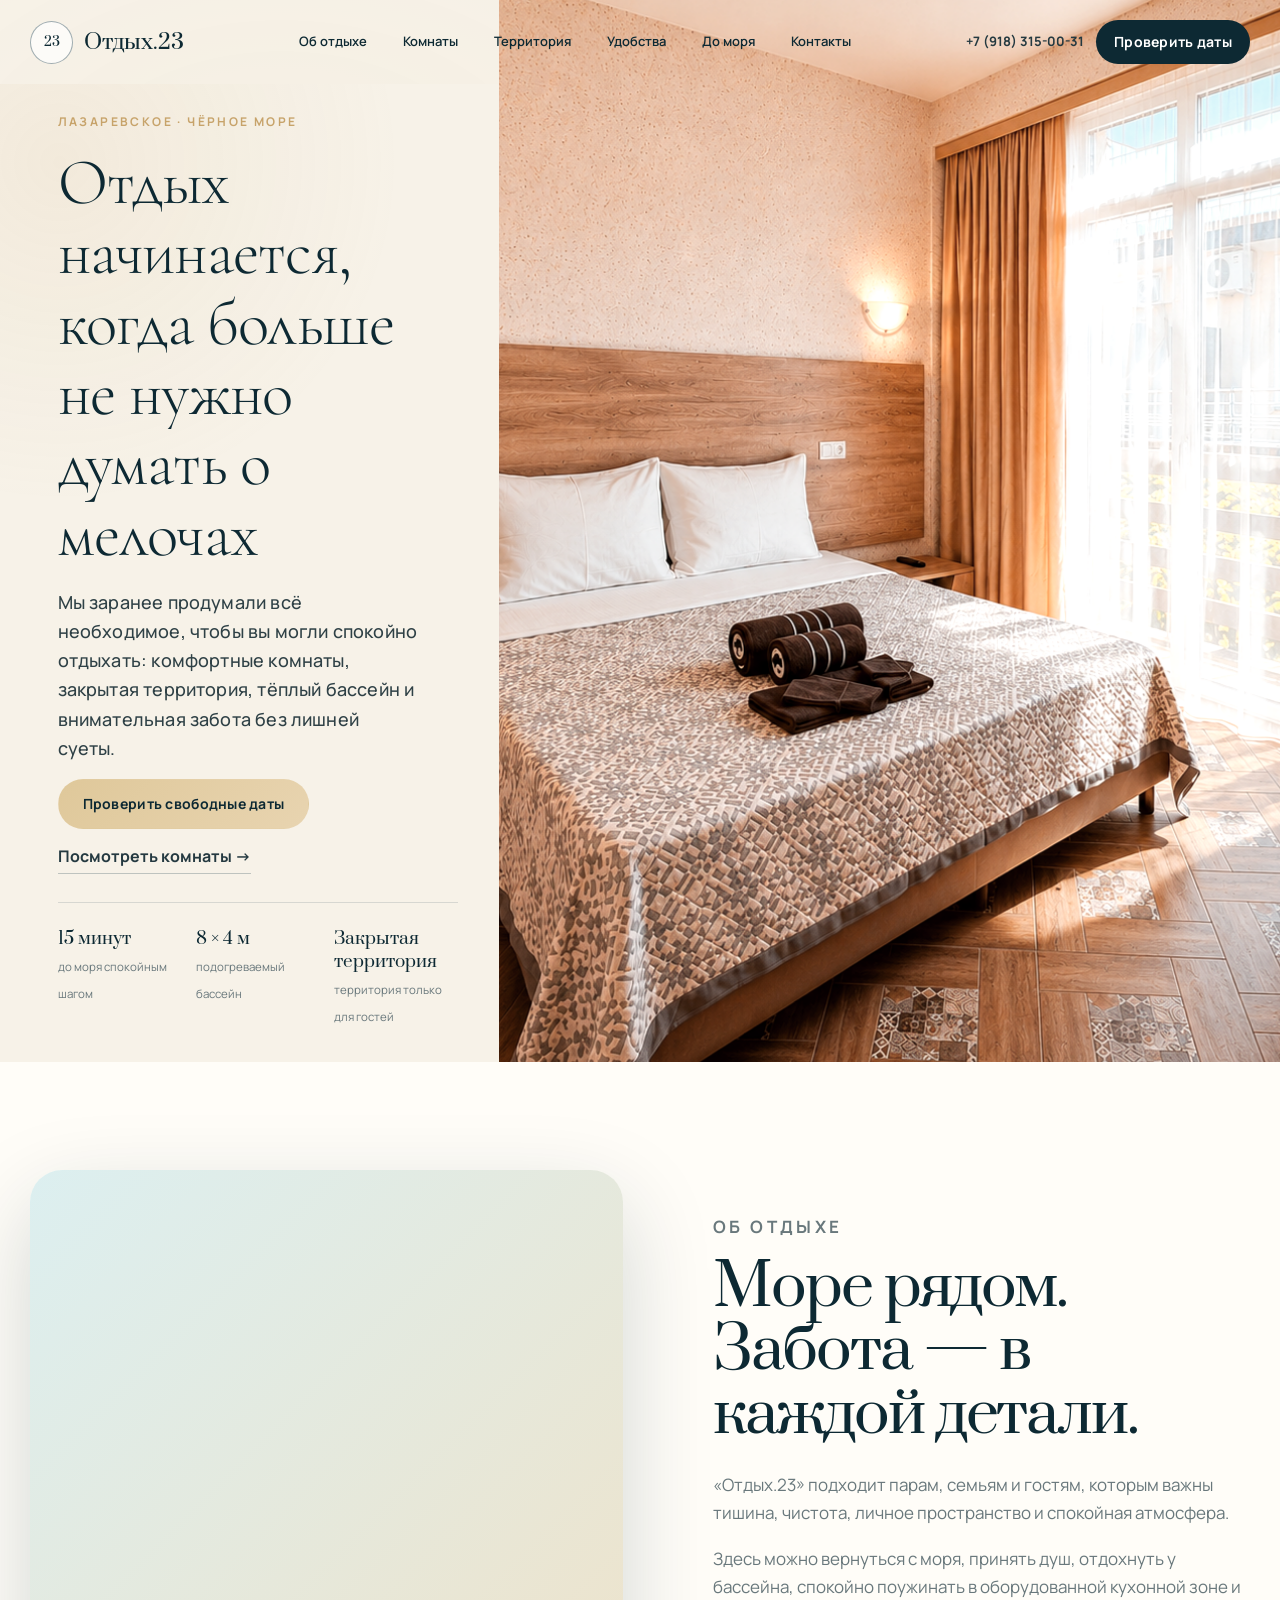
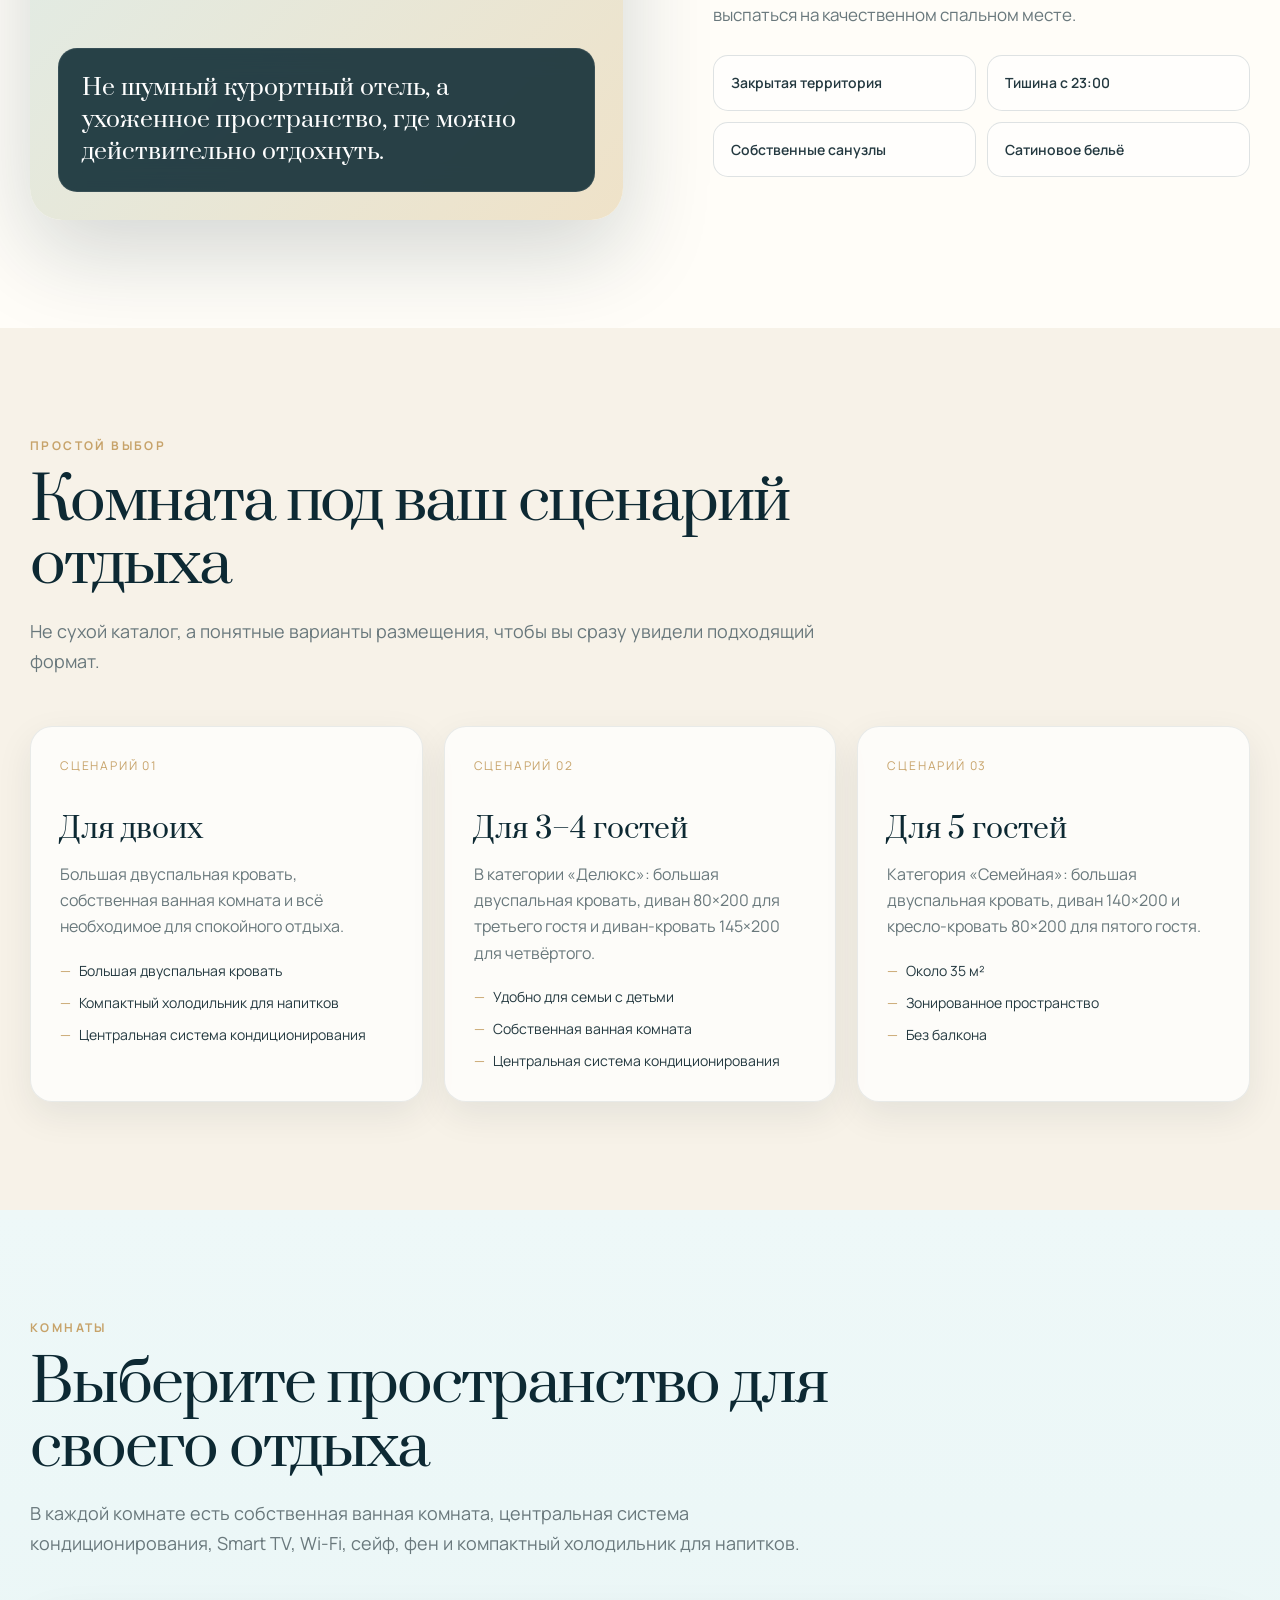
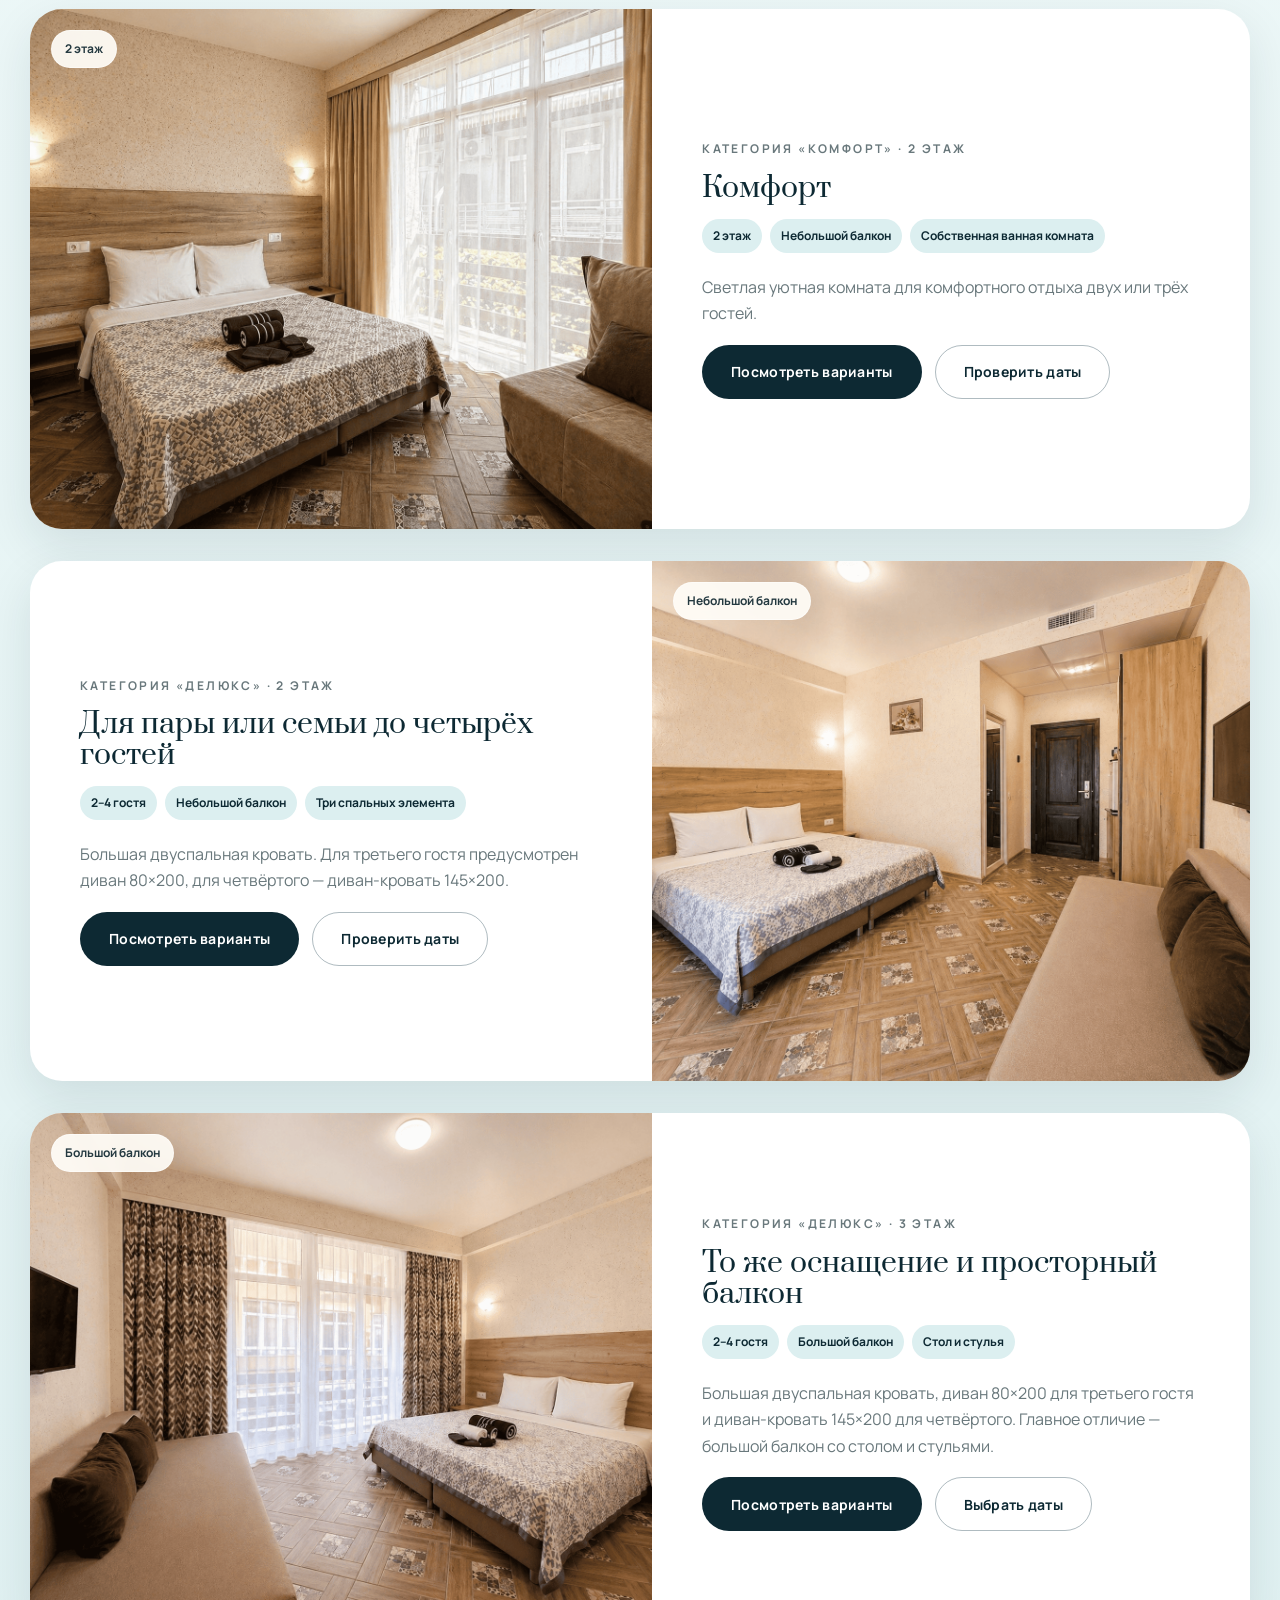
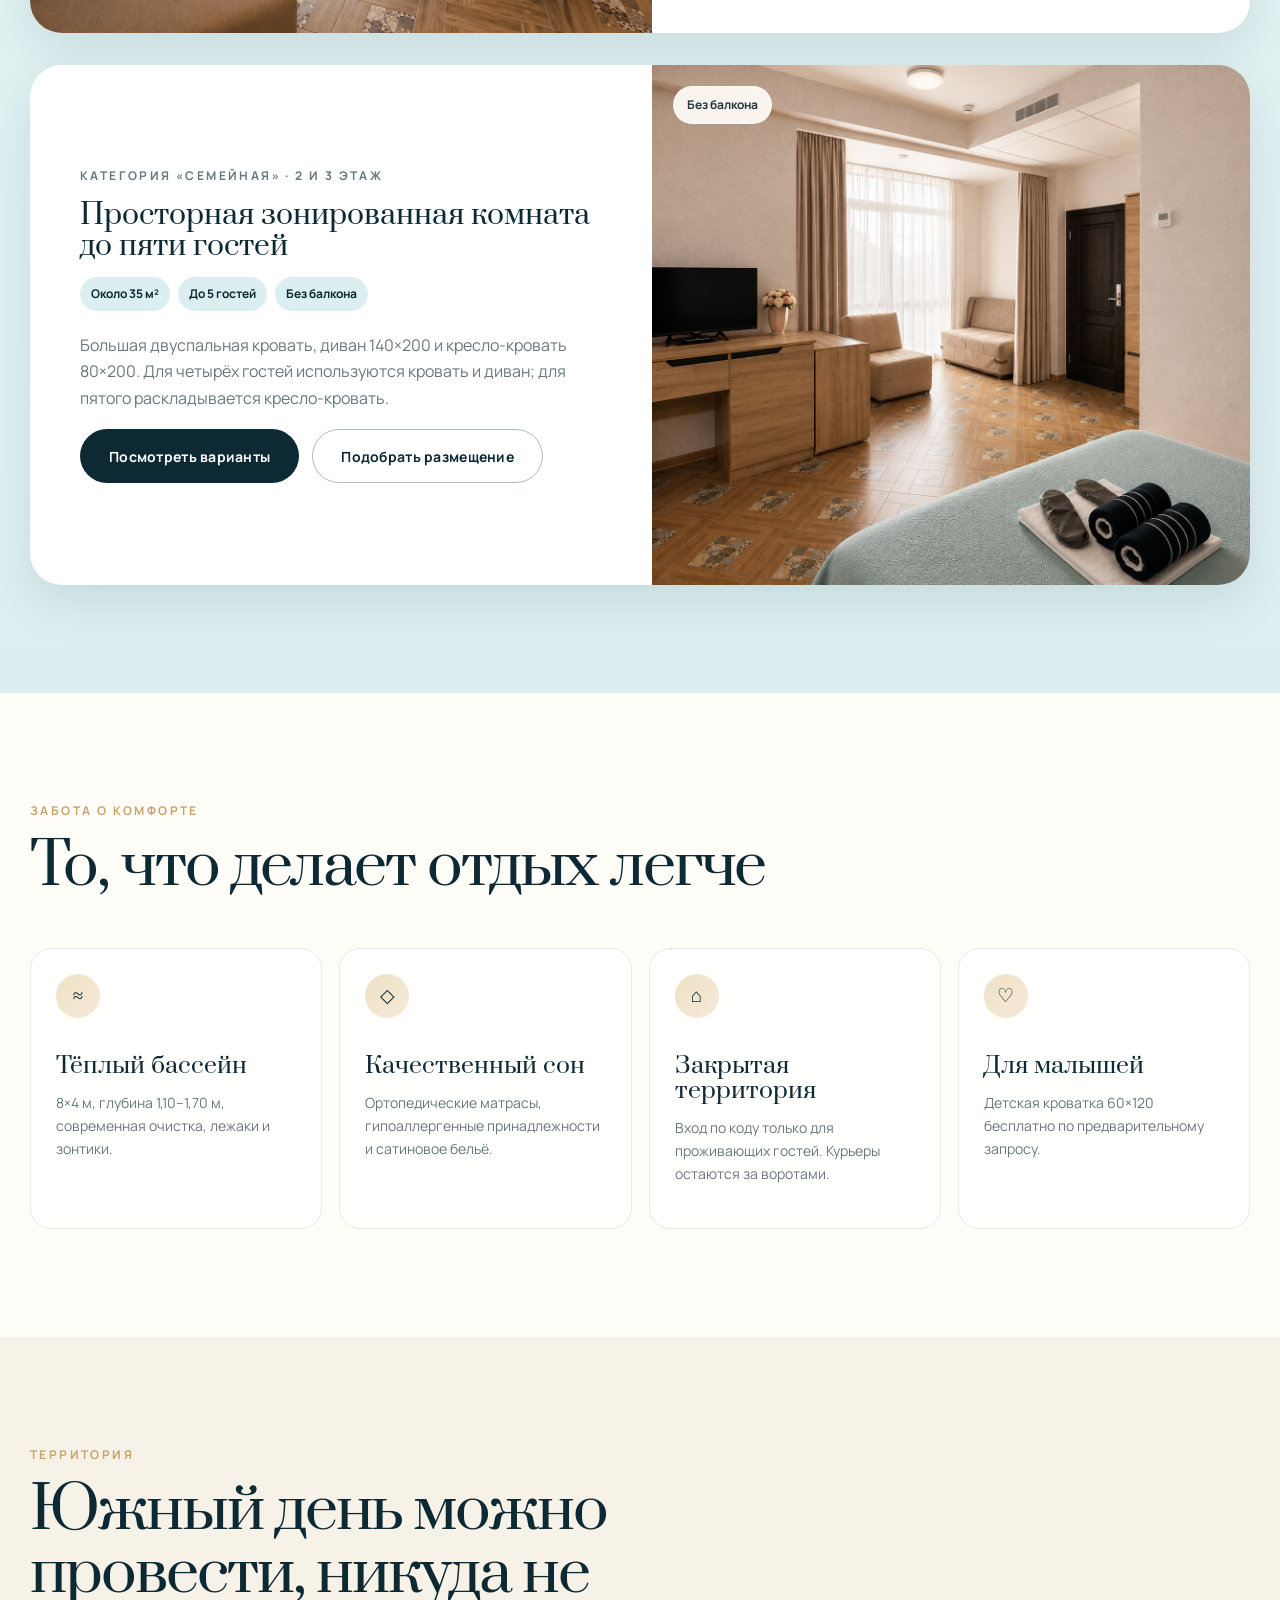
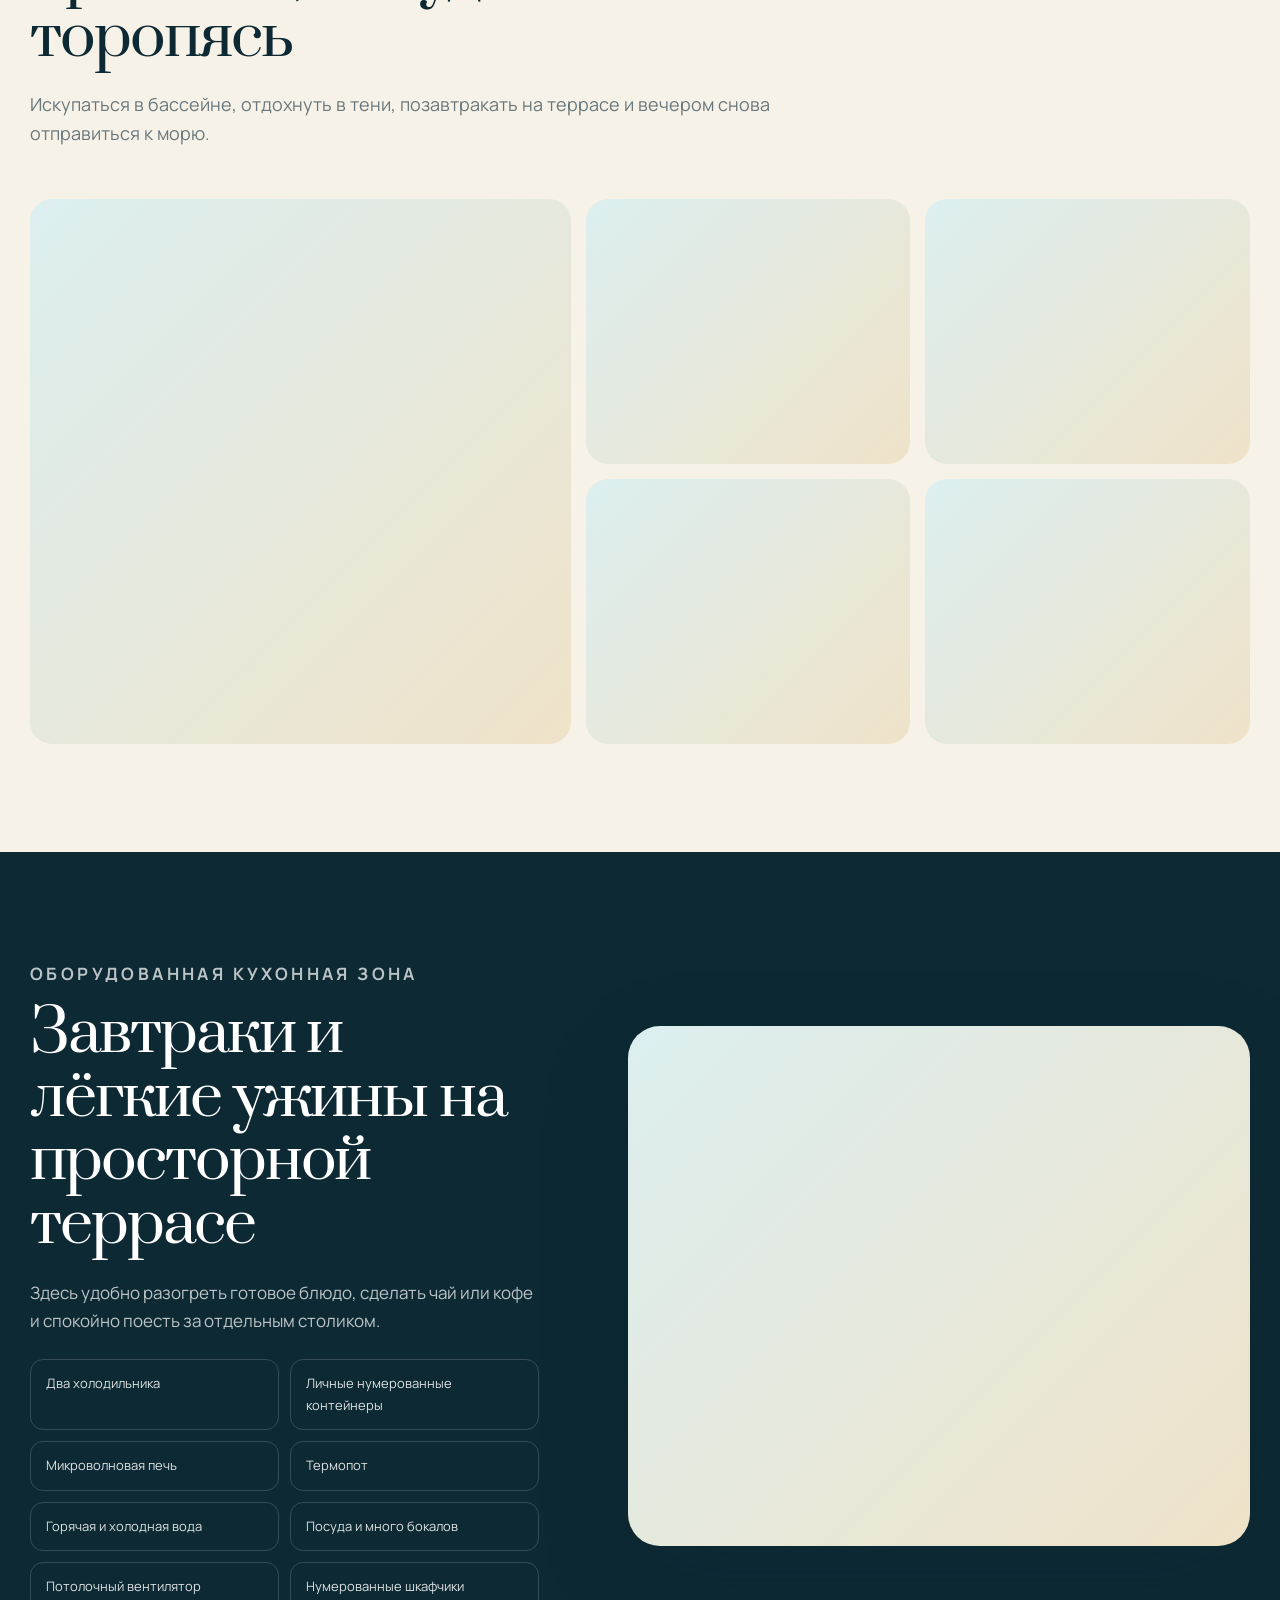
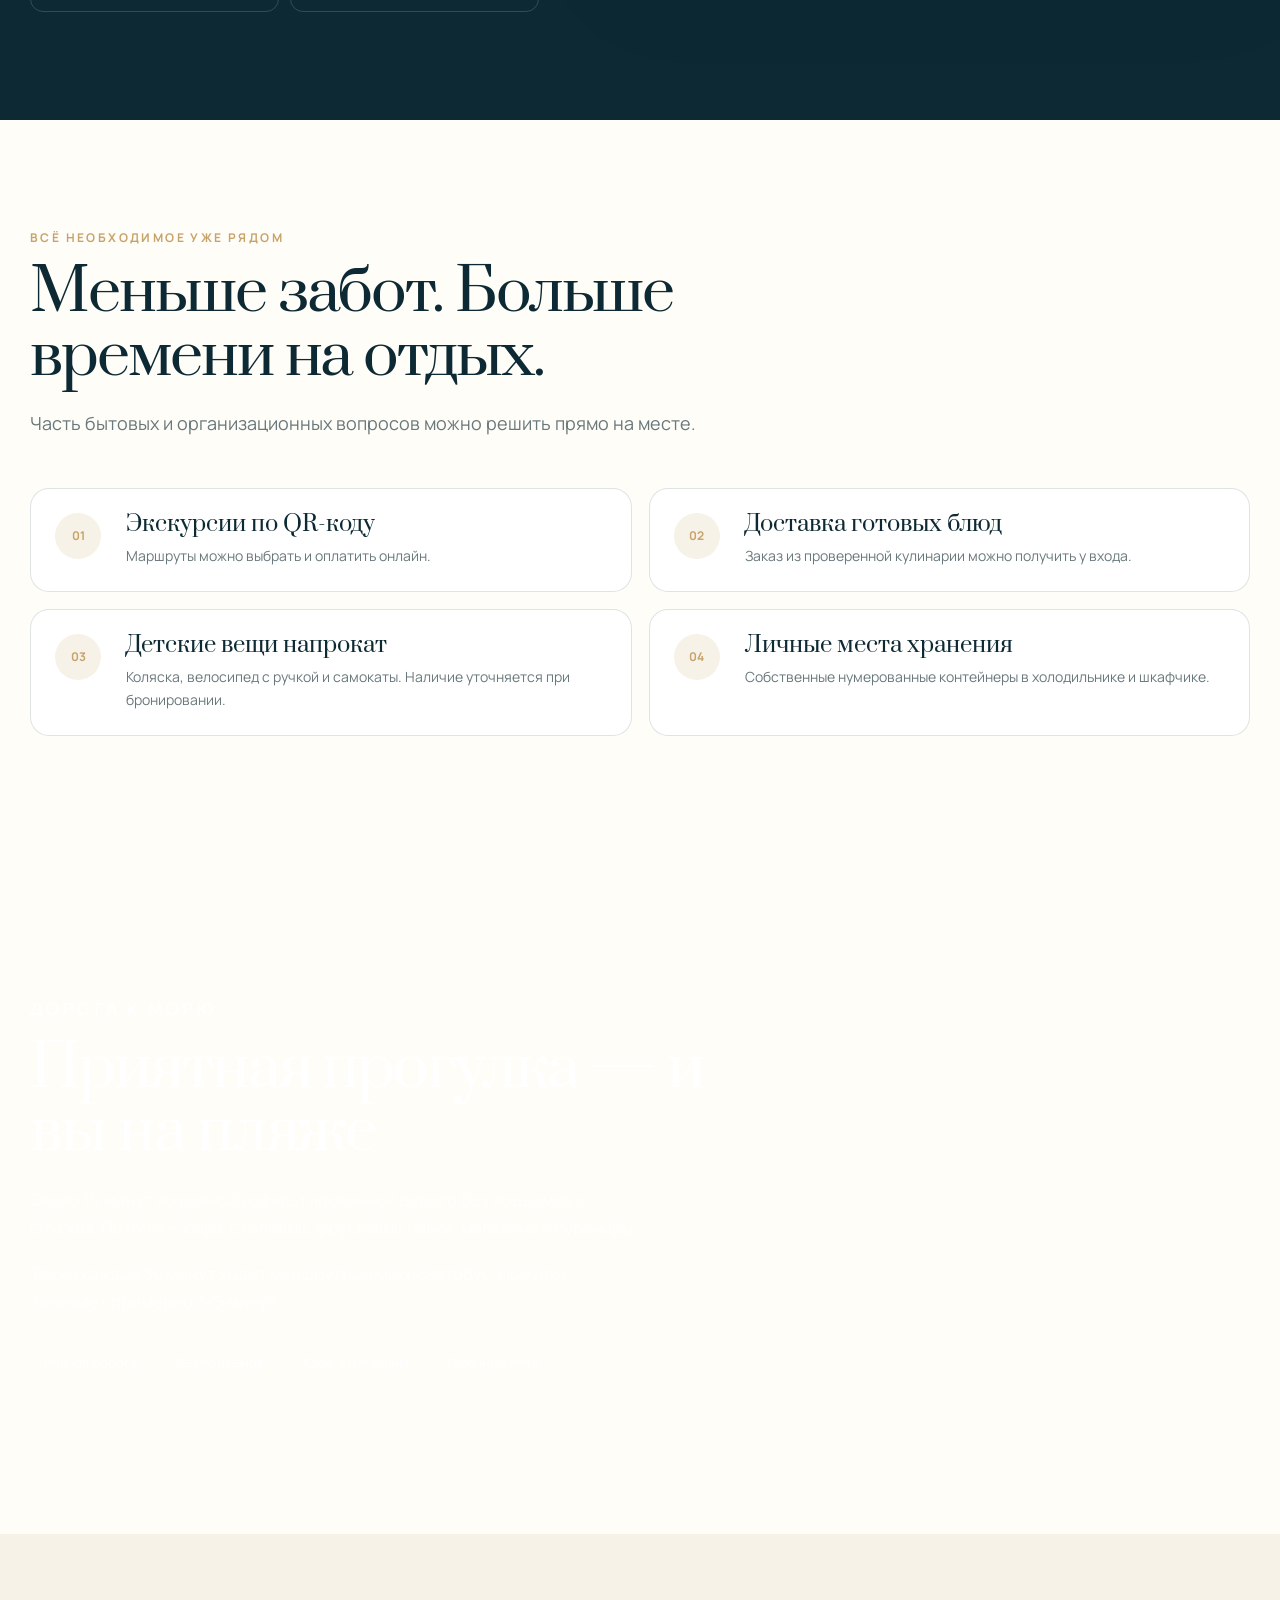
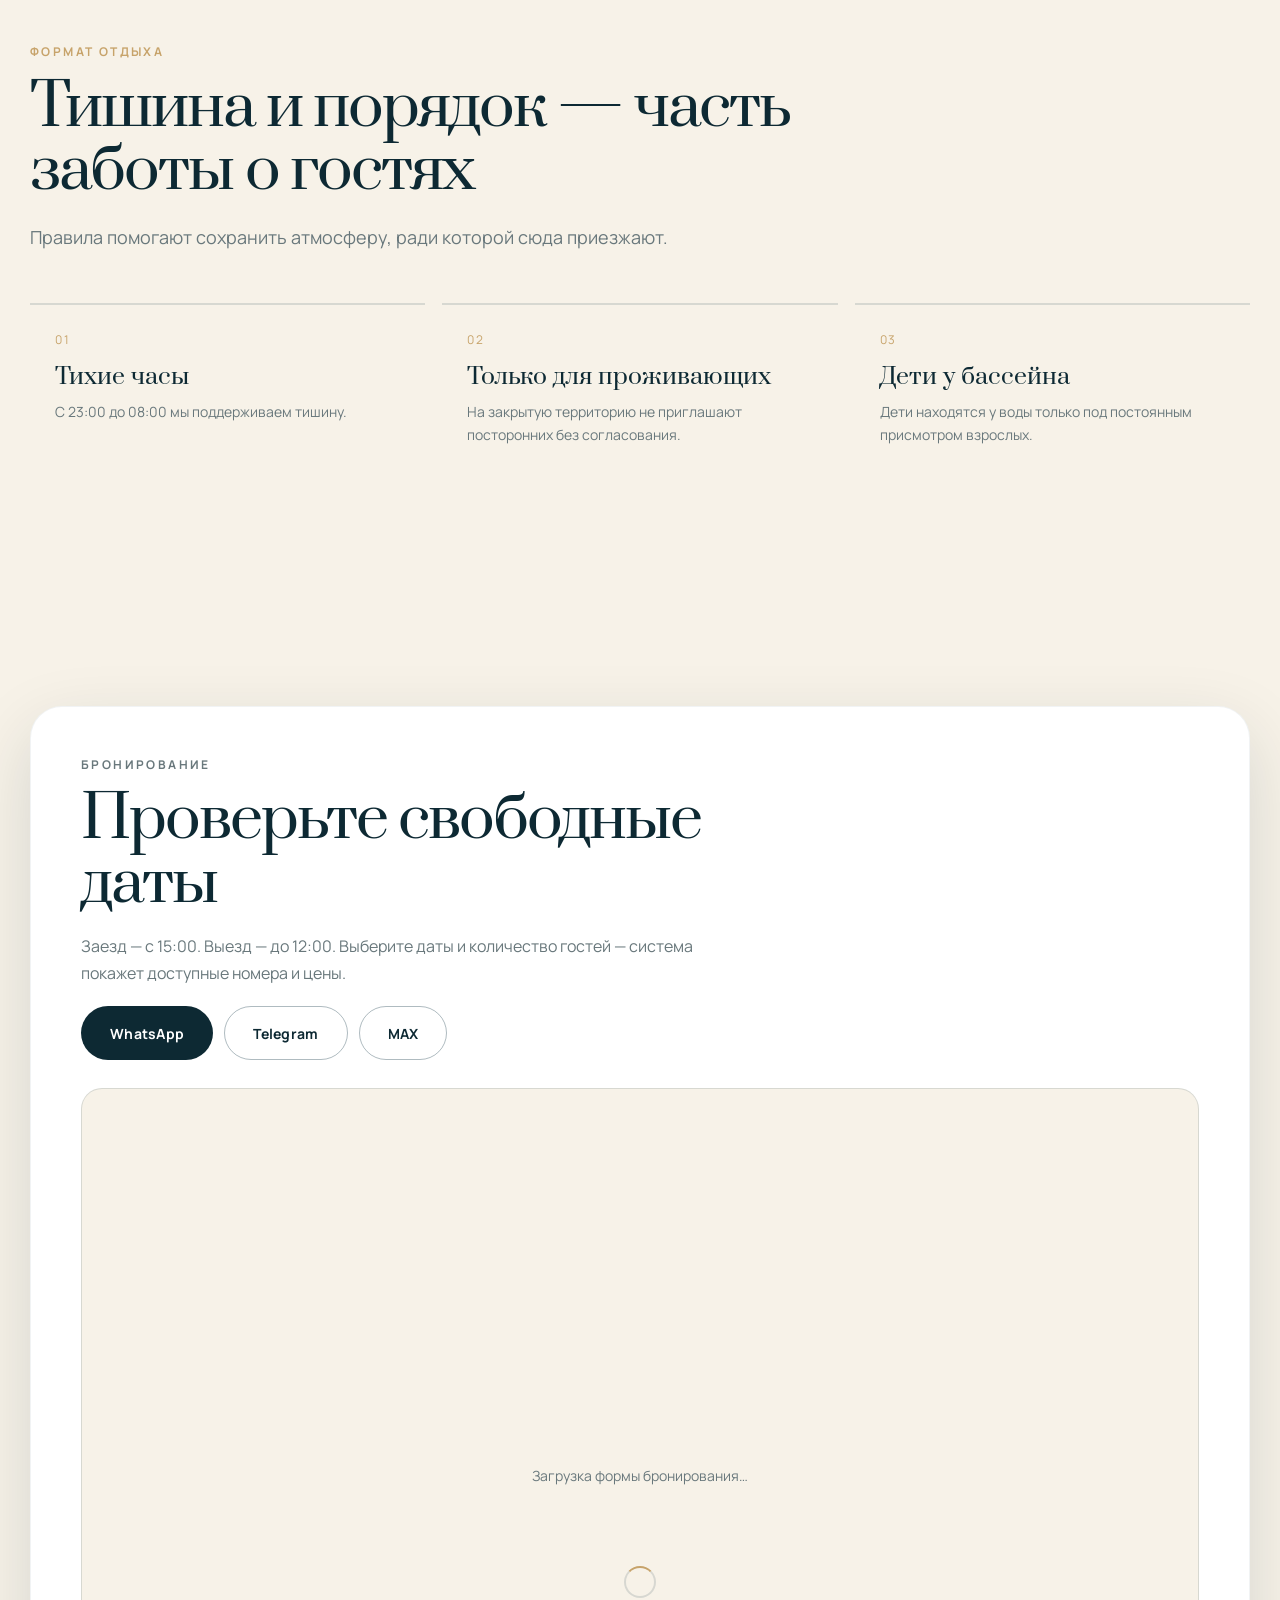
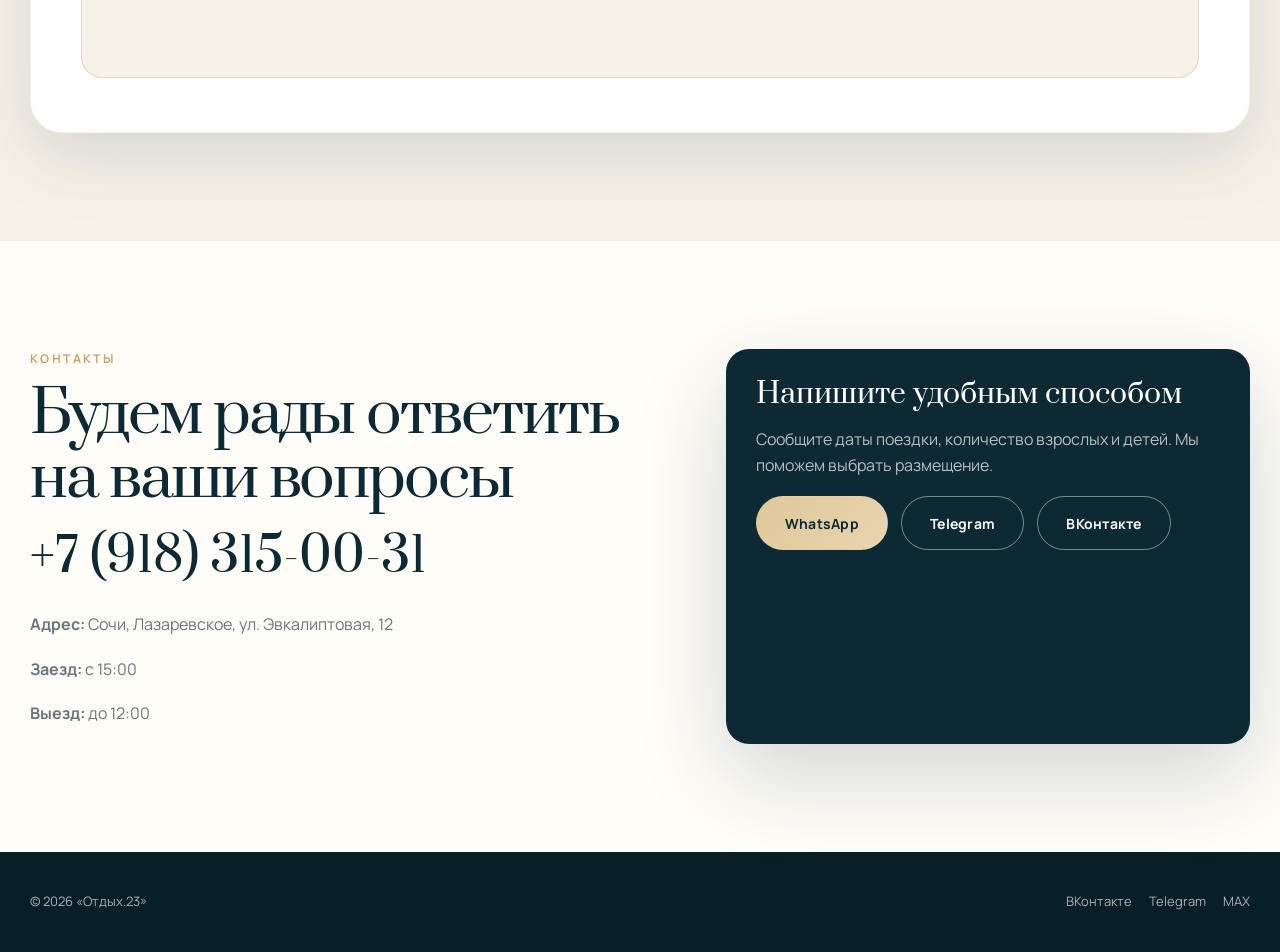
==== index.html @ 8935dbc5 "Initial commit" ====
<!doctype html>
<html lang="ru">
<head>
<meta charset="utf-8">
<meta name="viewport" content="width=device-width,initial-scale=1">
<title>«Отдых.23» — гостевой дом в Лазаревском</title>
<meta name="description" content="Спокойный отдых в Лазаревском: закрытая территория, подогреваемый бассейн, современные комнаты и 15 минут до моря.">
<meta name="theme-color" content="#163946">
<meta property="og:title" content="«Отдых.23» — отдых, который остаётся отдыхом">
<meta property="og:description" content="Тишина, море, бассейн и забота о деталях.">
<meta property="og:image" content="images/01-hero-pool.jpg">
<link rel="preconnect" href="https://fonts.googleapis.com">
<link rel="preconnect" href="https://fonts.gstatic.com" crossorigin>
<link rel="preconnect" href="https://www.bookinglite.ru">
<link href="https://fonts.googleapis.com/css2?family=Cormorant+Garamond:ital,wght@0,300;0,400;0,500;1,400&family=Manrope:wght@400;500;600;700&family=Prata&display=swap" rel="stylesheet">
<link rel="stylesheet" href="css/style.css">
<script type="application/ld+json">{"@context":"https://schema.org","@type":"LodgingBusiness","name":"Гостевой дом «Отдых.23»","telephone":"+7-918-315-00-31","address":{"@type":"PostalAddress","addressLocality":"Лазаревское","addressRegion":"Краснодарский край","streetAddress":"ул. Эвкалиптовая, 12","addressCountry":"RU"},"checkinTime":"15:00","checkoutTime":"12:00"}</script>
</head>
<body>

<!-- Индикатор прогресса прокрутки -->
<div class="scroll-progress" id="scrollProgress" aria-hidden="true"></div>

<!-- ═══════════════════════════════════════════
     ШАПКА: логотип, навигация, телефон, CTA
     ═══════════════════════════════════════════ -->
<header class="header" id="header">
  <div class="wrap header-in">
    <a class="logo" href="#top" aria-label="Отдых.23 — на главную">
      <span class="mark">23</span><b>Отдых.23</b>
    </a>
    <button class="burger" id="burger" type="button" aria-label="Открыть меню" aria-expanded="false" aria-controls="nav">☰</button>
    <nav class="nav" id="nav" role="navigation" aria-label="Основное меню">
      <a href="#about">Об отдыхе</a>
      <a href="#rooms">Комнаты</a>
      <a href="#territory">Территория</a>
      <a href="#nearby">Удобства</a>
      <a href="#sea">До моря</a>
      <a href="#contacts">Контакты</a>
    </nav>
    <div class="actions">
      <a class="phone" href="tel:+79183150031">+7 (918) 315-00-31</a>
      <a class="btn solid small" href="#booking">Проверить даты</a>
    </div>
  </div>
</header>

<main id="top">

<!-- ═══════════════════════════════════════════
     ГЕРОЙ: заголовок, описание, ключевые факты
     ═══════════════════════════════════════════ -->
<section class="hero" aria-label="Главный экран">
  <div class="hero-grid">
    <div class="hero-copy">
      <p class="eyebrow">Лазаревское · Чёрное море</p>
      <h1>
        <span class="hero-line"><span>Отдых начинается,</span></span>
        <span class="hero-line"><span>когда больше не нужно</span></span>
        <span class="hero-line"><span>думать о мелочах</span></span>
      </h1>
      <p class="intro">Мы заранее продумали всё необходимое, чтобы вы могли спокойно отдыхать: комфортные комнаты, закрытая территория, тёплый бассейн и внимательная забота без лишней суеты.</p>
      <div class="buttons">
        <a class="btn primary" href="#booking">Проверить свободные даты</a>
        <a class="text-link" href="#rooms">Посмотреть комнаты →</a>
      </div>
      <div class="facts">
        <div><strong>15 минут</strong><span>до моря спокойным шагом</span></div>
        <div><strong>8 × 4 м</strong><span>подогреваемый бассейн</span></div>
        <div><strong>Закрытая территория</strong><span>территория только для гостей</span></div>
      </div>
    </div>
    <div class="hero-photo">
      <img src="images/01_Hero_Главный_экран/00_hero-comfort.png" alt="Комната Comfort в гостевом доме Отдых.23">
    </div>
  </div>
</section>

<!-- ═══════════════════════════════════════════
     ОБ ОТДЫХЕ: фото территории + описание
     ═══════════════════════════════════════════ -->
<section class="section" id="about">
  <div class="wrap story">
    <div class="story-photo reveal">
      <img src="images/02-territory-pool.jpg" alt="Бассейн и территория гостевого дома Отдых.23" loading="lazy">
      <div class="story-note">Не шумный курортный отель, а ухоженное пространство, где можно действительно отдохнуть.</div>
    </div>
    <div class="story-copy reveal">
      <p class="eyebrow">Об отдыхе</p>
      <h2>Море рядом. Забота — в каждой детали.</h2>
      <p>«Отдых.23» подходит парам, семьям и гостям, которым важны тишина, чистота, личное пространство и спокойная атмосфера.</p>
      <p>Здесь можно вернуться с моря, принять душ, отдохнуть у бассейна, спокойно поужинать в оборудованной кухонной зоне и выспаться на качественном спальном месте.</p>
      <div class="story-list">
        <div>Закрытая территория</div>
        <div>Тишина с 23:00</div>
        <div>Собственные санузлы</div>
        <div>Сатиновое бельё</div>
      </div>
    </div>
  </div>
</section>

<!-- ═══════════════════════════════════════════
     СЦЕНАРИИ: три варианта размещения (клик → комнаты)
     ═══════════════════════════════════════════ -->
<section class="section ivory">
  <div class="wrap">
    <div class="head reveal">
      <p class="eyebrow">Простой выбор</p>
      <h2>Комната под ваш сценарий отдыха</h2>
      <p>Не сухой каталог, а понятные варианты размещения, чтобы вы сразу увидели подходящий формат.</p>
    </div>
    <div class="cards">
      <article class="scenario reveal reveal-delay-1" tabindex="0" data-scroll-to="#rooms" role="button" aria-label="Сценарий для двоих — перейти к комнатам">
        <div class="idx">СЦЕНАРИЙ 01</div>
        <h3>Для двоих</h3>
        <p>Большая двуспальная кровать, собственная ванная комната и всё необходимое для спокойного отдыха.</p>
        <ul>
          <li>Большая двуспальная кровать</li>
          <li>Компактный холодильник для напитков</li>
          <li>Центральная система кондиционирования</li>
        </ul>
      </article>
      <article class="scenario reveal reveal-delay-2" tabindex="0" data-scroll-to="#rooms" role="button" aria-label="Сценарий для 3–4 гостей — перейти к комнатам">
        <div class="idx">СЦЕНАРИЙ 02</div>
        <h3>Для 3–4 гостей</h3>
        <p>В категории «Делюкс»: большая двуспальная кровать, диван 80×200 для третьего гостя и диван-кровать 145×200 для четвёртого.</p>
        <ul>
          <li>Удобно для семьи с детьми</li>
          <li>Собственная ванная комната</li>
          <li>Центральная система кондиционирования</li>
        </ul>
      </article>
      <article class="scenario reveal reveal-delay-3" tabindex="0" data-scroll-to="#rooms" role="button" aria-label="Сценарий для 5 гостей — перейти к комнатам">
        <div class="idx">СЦЕНАРИЙ 03</div>
        <h3>Для 5 гостей</h3>
        <p>Категория «Семейная»: большая двуспальная кровать, диван 140×200 и кресло-кровать 80×200 для пятого гостя.</p>
        <ul>
          <li>Около 35 м²</li>
          <li>Зонированное пространство</li>
          <li>Без балкона</li>
        </ul>
      </article>
    </div>
  </div>
</section>

<!-- ═══════════════════════════════════════════
     КОМНАТЫ: категории с фото и кнопками
     ═══════════════════════════════════════════ -->
<section class="section sea" id="rooms">
  <div class="wrap">
    <div class="head reveal">
      <p class="eyebrow">Комнаты</p>
      <h2>Выберите пространство для своего отдыха</h2>
      <p>В каждой комнате есть собственная ванная комната, центральная система кондиционирования, Smart TV, Wi-Fi, сейф, фен и компактный холодильник для напитков.</p>
    </div>
    <div class="rooms" id="roomsList"></div>
  </div>
</section>

<!-- ═══════════════════════════════════════════
     ПРЕИМУЩЕСТВА: бассейн, сон, территория, дети
     ═══════════════════════════════════════════ -->
<section class="section">
  <div class="wrap">
    <div class="head reveal">
      <p class="eyebrow">Забота о комфорте</p>
      <h2>То, что делает отдых легче</h2>
    </div>
    <div class="benefits">
      <article class="benefit reveal reveal-delay-1">
        <div class="icon">≈</div>
        <h3>Тёплый бассейн</h3>
        <p>8×4 м, глубина 1,10–1,70 м, современная очистка, лежаки и зонтики.</p>
      </article>
      <article class="benefit reveal reveal-delay-2">
        <div class="icon">◇</div>
        <h3>Качественный сон</h3>
        <p>Ортопедические матрасы, гипоаллергенные принадлежности и сатиновое бельё.</p>
      </article>
      <article class="benefit reveal reveal-delay-3">
        <div class="icon">⌂</div>
        <h3>Закрытая территория</h3>
        <p>Вход по коду только для проживающих гостей. Курьеры остаются за воротами.</p>
      </article>
      <article class="benefit reveal">
        <div class="icon">♡</div>
        <h3>Для малышей</h3>
        <p>Детская кроватка 60×120 бесплатно по предварительному запросу.</p>
      </article>
    </div>
  </div>
</section>

<!-- ═══════════════════════════════════════════
     ТЕРРИТОРИЯ: интерактивная галерея с лайтбоксом
     ═══════════════════════════════════════════ -->
<section class="section ivory" id="territory">
  <div class="wrap">
    <div class="head reveal">
      <p class="eyebrow">Территория</p>
      <h2>Южный день можно провести, никуда не торопясь</h2>
      <p>Искупаться в бассейне, отдохнуть в тени, позавтракать на террасе и вечером снова отправиться к морю.</p>
    </div>
    <div class="gallery reveal" id="gallery">
      <button class="gallery-item large" type="button" data-src="images/07-pool-main.jpg" data-caption="Подогреваемый бассейн" aria-label="Открыть фото: подогреваемый бассейн">
        <img src="images/07-pool-main.jpg" alt="Подогреваемый бассейн" loading="lazy">
      </button>
      <button class="gallery-item" type="button" data-src="images/08-pool-evening.jpg" data-caption="Бассейн вечером" aria-label="Открыть фото: бассейн вечером">
        <img src="images/08-pool-evening.jpg" alt="Бассейн вечером" loading="lazy">
      </button>
      <button class="gallery-item" type="button" data-src="images/09-terrace.jpg" data-caption="Оборудованная кухонная зона" aria-label="Открыть фото: кухонная зона">
        <img src="images/09-terrace.jpg" alt="Оборудованная кухонная зона" loading="lazy">
      </button>
      <button class="gallery-item" type="button" data-src="images/10-territory.jpg" data-caption="Территория гостевого дома" aria-label="Открыть фото: территория">
        <img src="images/10-territory.jpg" alt="Территория" loading="lazy">
      </button>
      <button class="gallery-item" type="button" data-src="images/05-deluxe-3-balcony.jpg" data-caption="Большой балкон" aria-label="Открыть фото: большой балкон">
        <img src="images/05-deluxe-3-balcony.jpg" alt="Большой балкон" loading="lazy">
      </button>
    </div>
  </div>
</section>

<!-- ═══════════════════════════════════════════
     КУХОННАЯ ЗОНА: тёмный блок с перечнем удобств
     ═══════════════════════════════════════════ -->
<section class="section dark">
  <div class="wrap kitchen">
    <div class="reveal">
      <p class="eyebrow">Оборудованная кухонная зона</p>
      <h2>Завтраки и лёгкие ужины на просторной террасе</h2>
      <p>Здесь удобно разогреть готовое блюдо, сделать чай или кофе и спокойно поесть за отдельным столиком.</p>
      <div class="k-list">
        <div>Два холодильника</div>
        <div>Личные нумерованные контейнеры</div>
        <div>Микроволновая печь</div>
        <div>Термопот</div>
        <div>Горячая и холодная вода</div>
        <div>Посуда и много бокалов</div>
        <div>Потолочный вентилятор</div>
        <div>Нумерованные шкафчики</div>
      </div>
    </div>
    <div class="k-photo reveal">
      <img src="images/09-terrace.jpg" alt="Оборудованная кухонная зона" loading="lazy">
    </div>
  </div>
</section>

<!-- ═══════════════════════════════════════════
     УДОБСТВА РЯДОМ: экскурсии, доставка, прокат
     ═══════════════════════════════════════════ -->
<section class="section" id="nearby">
  <div class="wrap">
    <div class="head reveal">
      <p class="eyebrow">Всё необходимое уже рядом</p>
      <h2>Меньше забот. Больше времени на отдых.</h2>
      <p>Часть бытовых и организационных вопросов можно решить прямо на месте.</p>
    </div>
    <div class="conveniences">
      <article class="conv reveal reveal-delay-1">
        <div class="num">01</div>
        <div><h3>Экскурсии по QR-коду</h3><p>Маршруты можно выбрать и оплатить онлайн.</p></div>
      </article>
      <article class="conv reveal reveal-delay-2">
        <div class="num">02</div>
        <div><h3>Доставка готовых блюд</h3><p>Заказ из проверенной кулинарии можно получить у входа.</p></div>
      </article>
      <article class="conv reveal reveal-delay-3">
        <div class="num">03</div>
        <div><h3>Детские вещи напрокат</h3><p>Коляска, велосипед с ручкой и самокаты. Наличие уточняется при бронировании.</p></div>
      </article>
      <article class="conv reveal">
        <div class="num">04</div>
        <div><h3>Личные места хранения</h3><p>Собственные нумерованные контейнеры в холодильнике и шкафчике.</p></div>
      </article>
    </div>
  </div>
</section>

<!-- ═══════════════════════════════════════════
     ДОРОГА К МОРЮ: фоновое фото + чипы
     ═══════════════════════════════════════════ -->
<section class="route" id="sea">
  <div class="wrap">
    <div class="route-copy reveal">
      <p class="eyebrow">Дорога к морю</p>
      <h2>Приятная прогулка — и вы на пляже</h2>
      <p>Около 15 минут по ровной асфальтированной дороге без подъёмов и спусков. По пути — кафе, столовые, фруктовые лавки, магазины и сувениры.</p>
      <p>Также каждые 30 минут ходит маршрутный микроавтобус. Поездка занимает примерно 3–5 минут.</p>
      <div class="chips">
        <span>Ровная дорога</span>
        <span>Без подъёмов</span>
        <span>Кафе и магазины</span>
        <span>Галечный пляж</span>
      </div>
    </div>
  </div>
</section>

<!-- ═══════════════════════════════════════════
     ПРАВИЛА: тихие часы, территория, бассейн
     ═══════════════════════════════════════════ -->
<section class="section ivory">
  <div class="wrap">
    <div class="head reveal">
      <p class="eyebrow">Формат отдыха</p>
      <h2>Тишина и порядок — часть заботы о гостях</h2>
      <p>Правила помогают сохранить атмосферу, ради которой сюда приезжают.</p>
    </div>
    <div class="rules">
      <article class="rule reveal reveal-delay-1">
        <span>01</span><h3>Тихие часы</h3><p>С 23:00 до 08:00 мы поддерживаем тишину.</p>
      </article>
      <article class="rule reveal reveal-delay-2">
        <span>02</span><h3>Только для проживающих</h3><p>На закрытую территорию не приглашают посторонних без согласования.</p>
      </article>
      <article class="rule reveal reveal-delay-3">
        <span>03</span><h3>Дети у бассейна</h3><p>Дети находятся у воды только под постоянным присмотром взрослых.</p>
      </article>
    </div>
  </div>
</section>

<!-- ═══════════════════════════════════════════
     БРОНИРОВАНИЕ: виджет BookingLite + мессенджеры
     ═══════════════════════════════════════════ -->
<section class="section ivory" id="booking">
  <div class="wrap">
    <div class="booking">
      <div class="book-grid">
        <div class="book-intro reveal">
          <p class="eyebrow">Бронирование</p>
          <h2>Проверьте свободные даты</h2>
          <p>Заезд — с 15:00. Выезд — до 12:00. Выберите даты и количество гостей — система покажет доступные номера и цены.</p>
          <div class="messengers">
            <a class="btn solid" href="https://wa.me/79183150031" target="_blank" rel="noopener noreferrer">WhatsApp</a>
            <a class="btn outline" href="https://t.me/otdyh23" target="_blank" rel="noopener noreferrer">Telegram</a>
            <a class="btn outline" href="https://max.ru/id010505811832_bot" target="_blank" rel="noopener noreferrer">MAX</a>
          </div>
        </div>
        <div class="reveal reveal-delay-1">
          <!-- Виджет поиска и бронирования BookingLite (на всю ширину: даты + кнопка «Поиск») -->
          <div class="widget-wrap">
            <div id="search-widget"></div>
            <p class="widget-loading" id="widgetLoading">Загрузка формы бронирования…</p>
          </div>
          <script>
          /* Настройки и подключение виджета BookingLite */
          var widgetOptions = {
            token: 'CD19E30752078F00E67F9690C679E177',
            target: 'search-widget'
          };
          (function () {
            var MIN_IFRAME_H = 340;
            function fitBookingIframe() {
              var box = document.getElementById('search-widget');
              if (!box) return;
              var frame = box.querySelector('iframe');
              if (!frame) return;
              var loader = document.getElementById('widgetLoading');
              if (loader) loader.style.display = 'none';
              var current = parseInt(frame.style.height || frame.getAttribute('height') || '0', 10);
              if (!current || current < MIN_IFRAME_H) {
                frame.style.height = MIN_IFRAME_H + 'px';
                frame.setAttribute('height', String(MIN_IFRAME_H));
              }
            }
            var script = document.createElement('script');
            script.type = 'text/javascript';
            script.async = true;
            script.src = 'https://www.bookinglite.ru/widgetBL/js/wid.js';
            script.onload = function () {
              fitBookingIframe();
              var tries = 0;
              var timer = setInterval(function () {
                fitBookingIframe();
                tries += 1;
                if (tries > 20) clearInterval(timer);
              }, 400);
            };
            window.addEventListener('message', function (e) {
              if (!e || !e.origin || e.origin.indexOf('bookinglite.ru') === -1) return;
              fitBookingIframe();
              var data = e.data;
              var raw = typeof data === 'string' ? data : (data && data.if_height != null ? String(data.if_height) : '');
              var match = String(raw).match(/if_height=(\d+)/) || String(raw).match(/^(\d+)$/);
              var h = match ? parseInt(match[1], 10) : (data && data.if_height ? parseInt(data.if_height, 10) : NaN);
              if (!isNaN(h) && h > 0) {
                var frame = document.querySelector('#search-widget iframe');
                if (frame) {
                  var next = Math.max(h, MIN_IFRAME_H);
                  frame.style.height = next + 'px';
                  frame.setAttribute('height', String(next));
                }
              }
            });
            document.head.appendChild(script);
          })();
          </script>
        </div>
      </div>
    </div>
  </div>
</section>

<!-- ═══════════════════════════════════════════
     КОНТАКТЫ: телефон, адрес, мессенджеры
     ═══════════════════════════════════════════ -->
<section class="section" id="contacts">
  <div class="wrap contacts">
    <div class="reveal">
      <p class="eyebrow">Контакты</p>
      <h2>Будем рады ответить на ваши вопросы</h2>
      <a class="contact-phone" href="tel:+79183150031">+7 (918) 315-00-31</a>
      <div class="contact-list">
        <p><b>Адрес:</b> Сочи, Лазаревское, ул. Эвкалиптовая, 12</p>
        <p><b>Заезд:</b> с 15:00</p>
        <p><b>Выезд:</b> до 12:00</p>
      </div>
    </div>
    <aside class="contact-card reveal">
      <h3>Напишите удобным способом</h3>
      <p>Сообщите даты поездки, количество взрослых и детей. Мы поможем выбрать размещение.</p>
      <div class="buttons">
        <a class="btn primary" href="https://wa.me/79183150031" target="_blank" rel="noopener noreferrer">WhatsApp</a>
        <a class="btn light" href="https://t.me/otdyh23" target="_blank" rel="noopener noreferrer">Telegram</a>
        <a class="btn light" href="https://vk.com/otdyh23rf" target="_blank" rel="noopener noreferrer">ВКонтакте</a>
      </div>
    </aside>
  </div>
</section>

</main>

<!-- ═══════════════════════════════════════════
     ПОДВАЛ: копирайт и соцсети
     ═══════════════════════════════════════════ -->
<footer>
  <div class="wrap footer-in">
    <div>© 2026 «Отдых.23»</div>
    <div class="footer-links">
      <a href="https://vk.com/otdyh23rf" target="_blank" rel="noopener noreferrer">ВКонтакте</a>
      <a href="https://t.me/otdyh23" target="_blank" rel="noopener noreferrer">Telegram</a>
      <a href="https://max.ru/id010505811832_bot" target="_blank" rel="noopener noreferrer">MAX</a>
    </div>
  </div>
</footer>

<!-- Лайтбокс для галереи -->
<div class="lightbox" id="lightbox" role="dialog" aria-modal="true" aria-label="Просмотр фотографии" hidden>
  <button class="lightbox-close" type="button" id="lightboxClose" aria-label="Закрыть">×</button>
  <img src="" alt="" id="lightboxImg">
  <p class="lightbox-caption" id="lightboxCaption"></p>
</div>

<!-- Модуль просмотра комнат: оболочка заполняется из ROOM_CATALOG -->
<div class="comfort-modal" id="roomViewer" role="dialog" aria-modal="true" aria-labelledby="roomViewerTitle" hidden>
  <div class="comfort-modal-panel">
    <button class="comfort-modal-close" type="button" id="roomViewerClose" aria-label="Закрыть">×</button>
    <div class="comfort-modal-head">
      <p class="eyebrow" id="roomViewerEyebrow"></p>
      <h3 id="roomViewerTitle">Варианты размещения</h3>
    </div>
    <div class="comfort-tabs" id="roomViewerTabs" role="tablist" aria-label="Сценарии размещения"></div>
    <div id="roomViewerPanels"></div>
  </div>
</div>

<!-- Кнопка «Наверх» -->
<button class="back-top" id="backTop" type="button" aria-label="Вернуться наверх">↑</button>


<script src="js/room-catalog.js"></script>
<script src="js/main.js"></script>
</body>
</html>
---- css/style.css ----
:root{
  --navy:#163946;--deep:#0d2933;--sea:#58adb6;--sea2:#dceff0;
  --ivory:#f7f2e8;--paper:#fffdf8;--sand:#dfc89a;--gold:#c7a36a;--gold-light:#e8d4b0;
  --ink:#243940;--muted:#69787c;--white:#fff;
  --line:rgba(22,57,70,.14);--shadow:0 24px 70px rgba(13,41,51,.14);
  --shadow-lg:0 32px 90px rgba(13,41,51,.18);
  --r:32px;--wrap:1220px;
  --ease:cubic-bezier(.4,0,.2,1);--ease-out:cubic-bezier(0,.55,.45,1);
}

/* ─── Базовые стили ─── */
*{box-sizing:border-box}
html{scroll-behavior:smooth;scroll-padding-top:90px}
body{
  margin:0;background:var(--paper);color:var(--ink);
  font:16px/1.65 Manrope,Arial,sans-serif;
  -webkit-font-smoothing:antialiased;
}
img{display:block;width:100%;height:100%;object-fit:cover}
a{color:inherit;text-decoration:none;cursor:pointer}
button,input,select{font:inherit;cursor:pointer}
button:disabled,input:disabled{cursor:not-allowed;opacity:.6}
.wrap{width:min(var(--wrap),calc(100% - 36px));margin:auto}
.section{padding:108px 0;position:relative}
.ivory{background:var(--ivory)}
.sea{background:linear-gradient(180deg,#eef8f8 0%,var(--sea2) 100%)}
.dark{background:var(--deep);color:#fff}

/* ─── Типографика ─── */
.eyebrow{
  margin:0 0 14px;color:var(--gold);font-size:12px;font-weight:700;
  letter-spacing:.2em;text-transform:uppercase;
}
h1,h2,h3{margin:0;color:var(--deep);font-family:Prata,Georgia,serif;font-weight:400;line-height:1.08}
h1{font-size:clamp(45px,6vw,88px);letter-spacing:-.04em}
h2{font-size:clamp(36px,4.6vw,62px);letter-spacing:-.035em}
h3{font-size:clamp(24px,2.2vw,34px)}
p{margin:0 0 18px}
.lead{color:var(--muted);font-size:19px}
.head{max-width:820px;margin-bottom:50px}
.head p:last-child{margin-top:20px;color:var(--muted);font-size:18px}

/* ─── Кнопки: кликабельные, с hover / active / focus ─── */
.btn{
  display:inline-flex;align-items:center;justify-content:center;gap:8px;
  min-height:54px;padding:13px 28px;border:1px solid transparent;border-radius:999px;
  font-weight:700;font-size:14px;letter-spacing:.02em;
  cursor:pointer;user-select:none;
  transition:transform .25s var(--ease),box-shadow .25s var(--ease),background .25s,border-color .25s,color .25s;
  position:relative;overflow:hidden;
}
.btn::after{
  content:"";position:absolute;inset:0;border-radius:inherit;
  background:linear-gradient(135deg,rgba(255,255,255,.18),transparent 60%);
  opacity:0;transition:opacity .3s;
}
.btn:hover{transform:translateY(-3px);box-shadow:0 14px 32px rgba(13,41,51,.18)}
.btn:hover::after{opacity:1}
.btn:active{transform:translateY(-1px);box-shadow:0 6px 16px rgba(13,41,51,.14)}
.btn:focus-visible{outline:2px solid var(--gold);outline-offset:3px}
.primary{background:linear-gradient(135deg,var(--sand),var(--gold-light));color:var(--deep)}
.primary:hover{background:linear-gradient(135deg,var(--gold-light),var(--sand))}
.solid{background:var(--deep);color:#fff}
.solid:hover{background:#122a35}
.outline{border-color:rgba(22,57,70,.34);color:var(--deep);background:transparent}
.outline:hover{border-color:var(--deep);background:rgba(22,57,70,.04)}
.light{border-color:rgba(255,255,255,.45);color:#fff;background:transparent}
.light:hover{background:rgba(255,255,255,.1);border-color:rgba(255,255,255,.7)}
.buttons{display:flex;flex-wrap:wrap;gap:13px;align-items:center}
.text-link{
  display:inline-flex;align-items:center;gap:6px;
  font-weight:700;border-bottom:1px solid rgba(22,57,70,.25);padding-bottom:4px;
  cursor:pointer;transition:color .2s,border-color .2s,gap .25s;
}
.text-link:hover{color:var(--gold);border-color:var(--gold);gap:10px}
.text-link:focus-visible{outline:2px solid var(--gold);outline-offset:4px;border-radius:2px}

/* ─── Индикатор прокрутки страницы (золотая линия сверху) ─── */
.scroll-progress{
  position:fixed;z-index:60;top:0;left:0;height:3px;width:0;
  background:linear-gradient(90deg,var(--gold),var(--sand));
  transition:width .1s linear;pointer-events:none;
}

/* ─── Шапка сайта ─── */
.header{
  position:fixed;z-index:50;top:0;left:0;right:0;height:84px;
  display:flex;align-items:center;transition:height .3s var(--ease),background .3s,box-shadow .3s;
}
.header.scrolled{
  height:70px;background:rgba(255,253,248,.95);
  backdrop-filter:blur(20px);-webkit-backdrop-filter:blur(20px);
  box-shadow:0 8px 32px rgba(13,41,51,.08);
}
.header-in{display:grid;grid-template-columns:auto 1fr auto;gap:35px;align-items:center}
.logo{display:flex;align-items:center;gap:11px;color:var(--deep);font-weight:700;transition:opacity .2s}
.logo:hover{opacity:.8}
.mark{
  width:43px;height:43px;display:grid;place-items:center;
  border:1px solid rgba(22,57,70,.4);border-radius:50%;
  background:rgba(255,255,255,.7);font:13px Prata,serif;
  transition:transform .3s var(--ease),border-color .3s;
}
.logo:hover .mark{transform:rotate(-8deg);border-color:var(--gold)}
.logo b{font:21px Prata,serif}
.nav{display:flex;justify-content:center;gap:8px;color:var(--deep);font-size:13px;font-weight:600}
.nav a{
  padding:8px 14px;border-radius:999px;transition:background .2s,color .2s;
}
.nav a:hover{background:rgba(22,57,70,.06)}
.nav a.active{background:rgba(199,163,106,.18);color:var(--deep)}
.actions{display:flex;align-items:center;gap:12px}
.phone{font-size:13px;font-weight:700;transition:color .2s}
.phone:hover{color:var(--gold)}
.small{min-height:42px;padding:9px 17px}
.burger{
  display:none;width:43px;height:43px;border:0;border-radius:50%;
  background:rgba(255,255,255,.8);font-size:22px;color:var(--deep);
  cursor:pointer;transition:background .2s,transform .2s;
}
.burger:hover{background:var(--ivory)}
.burger:focus-visible{outline:2px solid var(--gold);outline-offset:2px}

/* ─── Герой: первый экран ─── */
.hero{
  padding-top:84px;background:var(--ivory);position:relative;overflow:hidden;
  min-height:100vh;min-height:100svh;
}
.hero::before{
  content:"";position:absolute;inset:0;pointer-events:none;opacity:.28;z-index:1;
  background:radial-gradient(ellipse 70% 55% at 22% 18%,rgba(199,163,106,.12),transparent 55%),
    radial-gradient(ellipse 55% 45% at 78% 30%,rgba(88,173,182,.08),transparent 60%);
  clip-path:inset(0 61% 0 0);
}
.hero-grid{
  display:grid;grid-template-columns:39% 61%;align-items:stretch;
  min-height:calc(100vh - 84px);min-height:calc(100svh - 84px);
}
.hero-copy{
  display:flex;flex-direction:column;justify-content:center;
  padding:28px 3.2vw 28px max(4.5vw,calc((100vw - var(--wrap))/2));
  background:radial-gradient(circle at 12% 8%,rgba(199,163,106,.1),transparent 34%),var(--ivory);
  position:relative;z-index:2;
}
.hero-copy .eyebrow{margin-bottom:16px}
.hero-copy h1{
  font-family:"Cormorant Garamond",Georgia,"Times New Roman",serif;
  font-weight:300;font-size:clamp(39px,5.09vw,73px);
  line-height:1.08;letter-spacing:-.012em;max-width:16ch;
  color:var(--deep);
}
.hero-line{
  display:block;overflow:hidden;
}
.hero-line>span{display:block}
.hero-copy .eyebrow,
.hero-line>span,
.hero-copy .intro,
.hero-copy .buttons,
.hero-copy .facts{
  animation:heroReveal .75s var(--ease-out) both;
}
.hero-copy .eyebrow{animation-delay:.06s}
.hero-line:nth-child(1)>span{animation-delay:.2s}
.hero-line:nth-child(2)>span{animation-delay:.32s}
.hero-line:nth-child(3)>span{animation-delay:.44s}
.hero-copy .intro{animation-delay:.58s}
.hero-copy .buttons,
.hero-copy .facts{animation-delay:.74s}
@keyframes heroReveal{
  from{opacity:0;transform:translateY(12px)}
  to{opacity:1;transform:none}
}
.hero-copy .intro{
  max-width:360px;margin-top:18px;margin-bottom:0;
  color:#2f4146;font-size:18px;line-height:1.62;font-weight:500;
  letter-spacing:.01em;
}
.hero-copy .buttons{margin-top:16px;gap:14px}
.hero-copy .buttons .btn{min-height:50px;padding:12px 24px}
.facts{
  display:grid;grid-template-columns:repeat(3,1fr);gap:14px;
  max-width:520px;margin-top:28px;padding-top:18px;border-top:1px solid var(--line);
}
.facts>div{
  padding:6px 0;transition:transform .3s var(--ease);
}
.facts>div:hover{transform:translateY(-2px)}
.facts strong{display:block;color:var(--deep);font:17px Prata,serif;margin-bottom:2px}
.facts span{font-size:11.5px;color:var(--muted);line-height:1.35}
.hero-photo{
  position:relative;background:#cbbca8;
  /* На всю высоту первого экрана: от верха вьюпорта, без поля под шапкой */
  margin-top:-84px;min-height:100vh;min-height:100svh;
  overflow:hidden;align-self:stretch;margin-right:0;padding:0;
}
.hero-photo img{
  position:absolute;inset:0;width:100%;height:100%;
  object-fit:cover;
  /* Кровать / окно / диван в кадре, без полей по краям */
  object-position:42% 50%;
  display:block;transform-origin:42% 50%;
  /* Естественнее: слабее жёлто-оранжевый, чуть выше контраст, тёплый свет */
  filter:saturate(.8) brightness(1.03) contrast(1.07) hue-rotate(-12deg);
  animation:heroPhotoZoom 14s var(--ease-out) forwards;
}
@keyframes heroPhotoZoom{
  from{transform:scale(1)}
  to{transform:scale(1.03)}
}

/* ─── Блок «Об отдыхе» ─── */
.story{display:grid;grid-template-columns:1.05fr .95fr;gap:7vw;align-items:center}
.story-photo{
  position:relative;height:650px;border-radius:var(--r);overflow:hidden;
  box-shadow:var(--shadow-lg);
}
.story-photo img{transition:transform 8s var(--ease-out)}
.story-photo:hover img{transform:scale(1.06)}
.story-note{
  position:absolute;left:28px;right:28px;bottom:28px;padding:23px;
  border-radius:19px;background:rgba(13,41,51,.88);
  backdrop-filter:blur(12px);color:#fff;font:23px/1.4 Prata,serif;
  border:1px solid rgba(255,255,255,.08);
}
.story-copy h2{margin-bottom:25px}
.story-copy p{color:var(--muted);font-size:17px}
.story-list{display:grid;grid-template-columns:1fr 1fr;gap:11px;margin-top:26px}
.story-list div{
  padding:15px 17px;border:1px solid var(--line);border-radius:15px;
  background:rgba(255,255,255,.6);font-size:14px;font-weight:600;
  transition:transform .25s var(--ease),box-shadow .25s,border-color .25s;cursor:default;
}
.story-list div:hover{
  transform:translateY(-2px);box-shadow:0 8px 24px rgba(13,41,51,.08);
  border-color:rgba(199,163,106,.4);
}

/* ─── Карточки сценариев ─── */
.cards{display:grid;grid-template-columns:repeat(3,1fr);gap:21px}
.scenario{
  padding:29px;border:1px solid rgba(22,57,70,.09);border-radius:22px;
  background:rgba(255,255,255,.72);box-shadow:0 13px 36px rgba(13,41,51,.08);
  transition:transform .35s var(--ease),box-shadow .35s,border-color .35s;
  cursor:pointer;
}
.scenario:hover{
  transform:translateY(-6px);box-shadow:0 20px 50px rgba(13,41,51,.12);
  border-color:rgba(199,163,106,.35);
}
.scenario:focus-visible{outline:2px solid var(--gold);outline-offset:4px}
.idx{margin-bottom:38px;color:var(--gold);font-size:12px;letter-spacing:.15em}
.scenario h3{margin-bottom:16px}
.scenario p{color:var(--muted)}
.scenario ul{margin:19px 0 0;padding:0;list-style:none;display:grid;gap:9px;font-size:14px}
.scenario li:before{content:"—";margin-right:8px;color:var(--gold)}

/* ─── Комнаты ─── */
.rooms{display:grid;gap:32px}
.room{
  display:grid;grid-template-columns:1.02fr .98fr;overflow:hidden;
  border-radius:var(--r);background:#fff;box-shadow:0 17px 47px rgba(13,41,51,.1);
  transition:box-shadow .4s var(--ease);
}
.room:hover{box-shadow:0 24px 60px rgba(13,41,51,.14)}
.room:nth-child(even) .room-photo{order:2}
.room:nth-child(even) .room-copy{order:1}
.room-photo{position:relative;min-height:520px;overflow:hidden}
.room-photo img{transition:transform .7s var(--ease-out)}
.room:hover .room-photo img{transform:scale(1.04)}
.room[data-room-id="comfort"] .room-photo{align-self:stretch}
.room[data-room-id="comfort"] .room-photo img{
  position:absolute;inset:0;width:100%;height:100%;object-fit:cover;
}
.label{
  position:absolute;left:21px;top:21px;padding:8px 13px;border-radius:999px;
  background:rgba(255,253,248,.92);font-size:12px;font-weight:700;
  backdrop-filter:blur(8px);border:1px solid rgba(255,255,255,.5);
}
.room-copy{padding:50px;display:flex;flex-direction:column;justify-content:center}
.room-copy h3{margin-bottom:16px}
.meta{display:flex;flex-wrap:wrap;gap:8px;margin-bottom:21px}
.pill{
  padding:7px 11px;border-radius:999px;background:var(--sea2);
  font-size:12px;font-weight:700;color:var(--deep);
  transition:background .2s;
}
.room:hover .pill{background:rgba(88,173,182,.25)}
.room-copy>p{color:var(--muted)}
.features{
  display:grid;grid-template-columns:1fr 1fr;gap:9px 17px;
  margin:20px 0 27px;padding:0;list-style:none;font-size:13px;
}
.features li{position:relative;padding-left:16px}
.features li:before{
  content:"";position:absolute;left:0;top:.7em;width:5px;height:5px;
  border-radius:50%;background:var(--gold);
}

/* ─── Карточка «Комфорт»: краткий тизер ─── */
.room-comfort{cursor:pointer}
.room-comfort:focus-visible{outline:2px solid var(--gold);outline-offset:4px}
.room-comfort .room-copy>p{margin-bottom:24px}

/* ─── Модальное окно вариантов «Комфорт» ─── */
.comfort-modal{
  position:fixed;inset:0;z-index:210;display:flex;align-items:center;justify-content:center;
  padding:24px;background:rgba(9,31,39,.88);backdrop-filter:blur(12px);
  opacity:0;visibility:hidden;transition:opacity .35s,visibility .35s;
}
.comfort-modal.open{opacity:1;visibility:visible}
.comfort-modal-panel{
  position:relative;width:min(920px,100%);max-height:min(92vh,860px);overflow:auto;
  border-radius:var(--r);background:var(--paper);box-shadow:var(--shadow-lg);
  transform:translateY(18px) scale(.97);transition:transform .4s var(--ease-out);
}
.comfort-modal.open .comfort-modal-panel{transform:none}
.comfort-modal-close{
  position:absolute;z-index:2;top:18px;right:18px;width:44px;height:44px;
  border:1px solid var(--line);border-radius:50%;background:rgba(255,253,248,.95);
  color:var(--deep);font-size:22px;cursor:pointer;
  display:grid;place-items:center;transition:background .2s,transform .2s;
}
.comfort-modal-close:hover{background:var(--ivory);transform:rotate(90deg)}
.comfort-modal-close:focus-visible{outline:2px solid var(--gold);outline-offset:2px}
.comfort-modal-head{padding:34px 40px 0}
.comfort-modal-head .eyebrow{margin-bottom:10px}
.comfort-modal-head h3{margin-bottom:18px;font-size:clamp(26px,3vw,36px)}
.comfort-tabs{
  display:flex;flex-wrap:wrap;gap:8px;padding:0 40px 22px;
  border-bottom:1px solid var(--line);
}
.comfort-tab{
  min-height:42px;padding:8px 16px;border:1px solid var(--line);border-radius:999px;
  background:transparent;color:var(--deep);font-weight:700;font-size:13px;
  cursor:pointer;transition:background .2s,border-color .2s,color .2s;
}
.comfort-tab:hover{border-color:var(--deep);background:rgba(22,57,70,.04)}
.comfort-tab[aria-selected="true"]{
  background:var(--deep);border-color:var(--deep);color:#fff;
}
.comfort-tab:focus-visible{outline:2px solid var(--gold);outline-offset:2px}
.comfort-panel{display:none;padding:28px 40px 40px}
.comfort-panel.active{display:grid;grid-template-columns:1.05fr .95fr;gap:28px;align-items:start}
.comfort-panel-copy .scenario-title{
  margin:0 0 10px;color:var(--deep);font:clamp(22px,2.2vw,28px) Prata,serif;font-weight:400;line-height:1.15;
}
.comfort-panel-copy .scenario-subtitle{margin:0 0 14px;color:var(--muted);font-size:14px}
.comfort-panel-copy .meta{margin-bottom:16px}
.comfort-panel-copy>p{color:var(--muted);margin-bottom:22px}
.comfort-panel-note{
  margin:0 0 22px;padding:12px 14px;border-radius:14px;background:var(--ivory);
  border:1px solid rgba(22,57,70,.08);color:var(--muted);font-size:13px;
}

/* Мини-галерея сценария (модуль просмотра комнат) */
.room-gallery{display:grid;gap:10px}
.room-gallery-main{
  display:block;width:100%;padding:0;border:none;border-radius:22px;overflow:hidden;
  cursor:zoom-in;background:linear-gradient(135deg,#dceff0,#efe2c8);
  min-height:280px;position:relative;
}
.room-gallery-main:focus-visible{outline:2px solid var(--gold);outline-offset:3px}
.room-gallery-main img{
  display:block;width:100%;height:100%;min-height:280px;max-height:360px;object-fit:cover;
}
.room-gallery-main::after{
  content:"⊕";position:absolute;inset:0;display:grid;place-items:center;
  font-size:28px;color:#fff;background:rgba(13,41,51,0);opacity:0;transition:background .3s,opacity .3s;
}
.room-gallery-main:hover::after{background:rgba(13,41,51,.3);opacity:1}
.room-gallery-thumbs{
  display:flex;flex-wrap:wrap;gap:8px;
}
.room-gallery-thumbs[hidden]{display:none}
.room-gallery-thumb{
  width:72px;height:56px;padding:0;border:2px solid transparent;border-radius:10px;
  overflow:hidden;cursor:pointer;background:linear-gradient(135deg,#dceff0,#efe2c8);
  opacity:.72;transition:opacity .2s,border-color .2s,transform .2s;
}
.room-gallery-thumb img{display:block;width:100%;height:100%;object-fit:cover}
.room-gallery-thumb:hover{opacity:1;transform:translateY(-1px)}
.room-gallery-thumb.is-active{opacity:1;border-color:var(--gold)}
.room-gallery-thumb:focus-visible{outline:2px solid var(--gold);outline-offset:2px}
.lightbox.over-modal{z-index:220}
.room-photo[data-open-room]{cursor:pointer}

@media(max-width:780px){
  .comfort-modal{padding:12px}
  .comfort-modal-head,.comfort-tabs,.comfort-panel{padding-left:22px;padding-right:22px}
  .comfort-modal-head{padding-top:28px;padding-right:56px}
  .comfort-panel.active{grid-template-columns:1fr;gap:18px}
  .room-gallery-main,.room-gallery-main img{min-height:220px;max-height:280px}
}

/* ─── Преимущества ─── */
.benefits{display:grid;grid-template-columns:repeat(4,1fr);gap:17px}
.benefit{
  min-height:245px;padding:25px;border:1px solid rgba(22,57,70,.1);
  border-radius:21px;background:rgba(255,255,255,.72);
  transition:transform .3s var(--ease),box-shadow .3s,border-color .3s;
}
.benefit:hover{
  transform:translateY(-4px);box-shadow:0 16px 40px rgba(13,41,51,.1);
  border-color:rgba(199,163,106,.3);
}
.icon{
  width:44px;height:44px;margin-bottom:36px;display:grid;place-items:center;
  border-radius:50%;background:linear-gradient(135deg,#efe1c6,#f5ead8);
  color:var(--deep);font:19px Prata,serif;
  transition:transform .3s var(--ease);
}
.benefit:hover .icon{transform:scale(1.08) rotate(-4deg)}
.benefit h3{margin-bottom:12px;font-size:23px}
.benefit p{color:var(--muted);font-size:14px}

/* ─── Галерея с лайтбоксом ─── */
.gallery{display:grid;grid-template-columns:1.25fr .75fr .75fr;grid-auto-rows:265px;gap:15px}
.gallery-item{
  overflow:hidden;border-radius:22px;position:relative;cursor:pointer;
  border:none;padding:0;background:none;display:block;width:100%;height:100%;
}
.gallery-item::after{
  content:"⊕";position:absolute;inset:0;display:grid;place-items:center;
  font-size:32px;color:#fff;background:rgba(13,41,51,.0);
  transition:background .35s,opacity .35s;opacity:0;
}
.gallery-item:hover::after{background:rgba(13,41,51,.35);opacity:1}
.gallery-item:focus-visible{outline:2px solid var(--gold);outline-offset:3px}
.gallery-item img{transition:transform .6s var(--ease-out)}
.gallery-item:hover img{transform:scale(1.06)}
.gallery .large{grid-row:span 2}

/* Лайтбокс */
.lightbox{
  position:fixed;inset:0;z-index:200;display:flex;align-items:center;justify-content:center;
  background:rgba(9,31,39,.92);backdrop-filter:blur(12px);
  opacity:0;visibility:hidden;transition:opacity .35s,visibility .35s;
  padding:24px;
}
.lightbox.open{opacity:1;visibility:visible}
.lightbox img{
  max-width:min(1100px,92vw);max-height:88vh;width:auto;height:auto;
  border-radius:16px;box-shadow:var(--shadow-lg);
  transform:scale(.94);transition:transform .4s var(--ease-out);
}
.lightbox.open img{transform:scale(1)}
.lightbox-close{
  position:absolute;top:24px;right:24px;width:48px;height:48px;
  border:1px solid rgba(255,255,255,.3);border-radius:50%;
  background:rgba(255,255,255,.1);color:#fff;font-size:24px;
  cursor:pointer;transition:background .2s,transform .2s;
  display:grid;place-items:center;
}
.lightbox-close:hover{background:rgba(255,255,255,.2);transform:rotate(90deg)}
.lightbox-caption{
  position:absolute;bottom:32px;left:50%;transform:translateX(-50%);
  color:rgba(255,255,255,.8);font-size:14px;text-align:center;
}

/* ─── Кухонная зона ─── */
.kitchen{display:grid;grid-template-columns:.9fr 1.1fr;gap:7vw;align-items:center}
.kitchen h2{color:#fff;margin-bottom:23px}
.kitchen p{color:rgba(255,255,255,.72);font-size:17px}
.k-list{display:grid;grid-template-columns:1fr 1fr;gap:11px;margin-top:24px}
.k-list div{
  padding:13px 15px;border:1px solid rgba(255,255,255,.16);border-radius:13px;
  color:rgba(255,255,255,.86);font-size:13px;
  transition:background .25s,border-color .25s;
}
.k-list div:hover{background:rgba(255,255,255,.06);border-color:rgba(255,255,255,.3)}
.k-photo{height:520px;border-radius:var(--r);overflow:hidden;box-shadow:var(--shadow-lg)}
.k-photo img{transition:transform 6s var(--ease-out)}
.k-photo:hover img{transform:scale(1.05)}

/* ─── Удобства рядом ─── */
.conveniences{display:grid;grid-template-columns:repeat(2,1fr);gap:17px}
.conv{
  display:grid;grid-template-columns:54px 1fr;gap:17px;padding:24px;
  border:1px solid var(--line);border-radius:19px;background:#fff;
  transition:transform .3s var(--ease),box-shadow .3s;
}
.conv:hover{transform:translateX(4px);box-shadow:0 12px 32px rgba(13,41,51,.08)}
.num{
  width:46px;height:46px;display:grid;place-items:center;border-radius:50%;
  background:var(--ivory);color:var(--gold);font-size:12px;font-weight:700;
}
.conv h3{margin-bottom:7px;font-size:22px}
.conv p{margin:0;color:var(--muted);font-size:14px}

/* ─── Дорога к морю ─── */
.route{
  min-height:690px;display:flex;align-items:center;
  background:linear-gradient(90deg,rgba(13,41,51,.87),rgba(13,41,51,.25)),url("images/10-territory.jpg") center/cover;
  background-attachment:fixed;color:#fff;
}
.route-copy{max-width:680px}
.route h2{color:#fff;margin-bottom:22px}
.route p{max-width:610px;color:rgba(255,255,255,.78);font-size:17px}
.chips{display:flex;flex-wrap:wrap;gap:11px;margin-top:26px}
.chips span{
  padding:9px 13px;border:1px solid rgba(255,255,255,.24);border-radius:999px;
  background:rgba(255,255,255,.08);font-size:13px;
  transition:background .25s,border-color .25s;
}
.chips span:hover{background:rgba(255,255,255,.15);border-color:rgba(255,255,255,.4)}

/* ─── Правила ─── */
.rules{display:grid;grid-template-columns:repeat(3,1fr);gap:17px}
.rule{
  padding:25px;border-top:2px solid var(--line);
  transition:border-color .3s;
}
.rule:hover{border-top-color:var(--gold)}
.rule>span{display:block;margin-bottom:16px;color:var(--gold);font-size:12px;letter-spacing:.15em}
.rule h3{margin-bottom:10px;font-size:23px}
.rule p{color:var(--muted);font-size:14px}

/* ─── Бронирование ─── */
.booking{
  padding:48px 50px 54px;border-radius:var(--r);background:#fff;
  box-shadow:var(--shadow);border:1px solid rgba(22,57,70,.06);
}
.book-grid{display:grid;grid-template-columns:1fr;gap:28px;align-items:stretch}
.book-intro{max-width:640px}
.book-grid h2{margin-bottom:18px}
.book-grid p{color:var(--muted)}
.messengers{display:flex;flex-wrap:wrap;gap:11px;margin-top:20px}

/* ─── Виджет BookingLite ─── */
.widget-wrap{
  padding:22px 26px 28px;border:1px solid var(--line);border-radius:21px;
  background:var(--ivory);min-height:360px;overflow:visible;
  width:100%;
}
#search-widget{
  width:100%;min-width:0;min-height:320px;overflow:visible;
}
#search-widget iframe{
  display:block;width:100%!important;max-width:100%!important;
  min-width:100%!important;min-height:320px!important;
  border:0;background:transparent;
}
.widget-loading{
  display:grid;place-items:center;min-height:200px;
  color:var(--muted);font-size:14px;
}
.widget-loading::after{
  content:"";width:28px;height:28px;margin-top:12px;
  border:2px solid var(--line);border-top-color:var(--gold);
  border-radius:50%;animation:spin .8s linear infinite;
}
@keyframes spin{to{transform:rotate(360deg)}}
#search-widget:not(:empty)+.widget-loading{display:none}

/* ─── Контакты ─── */
.contacts{display:grid;grid-template-columns:1.1fr .9fr;gap:55px}
.contact-phone{
  display:inline-block;margin:15px 0 22px;color:var(--deep);
  font:clamp(28px,4vw,47px) Prata,serif;
  transition:color .2s;
}
.contact-phone:hover{color:var(--gold)}
.contact-list{color:var(--muted)}
.contact-card{
  padding:30px;border-radius:23px;background:var(--deep);color:#fff;
  box-shadow:var(--shadow-lg);
}
.contact-card h3{color:#fff;margin-bottom:16px}
.contact-card p{color:rgba(255,255,255,.7)}

/* ─── Подвал ─── */
footer{padding:39px 0;background:#091f27;color:rgba(255,255,255,.65);font-size:13px}
.footer-in{display:flex;justify-content:space-between;gap:20px}
.footer-links{display:flex;gap:17px}
.footer-links a{transition:color .2s}
.footer-links a:hover{color:var(--gold-light)}

/* ─── Кнопка «Наверх» ─── */
.back-top{
  position:fixed;z-index:45;right:28px;bottom:28px;
  width:50px;height:50px;border:1px solid rgba(22,57,70,.2);border-radius:50%;
  background:rgba(255,253,248,.95);backdrop-filter:blur(12px);
  color:var(--deep);font-size:20px;cursor:pointer;
  box-shadow:0 8px 24px rgba(13,41,51,.12);
  opacity:0;visibility:hidden;transform:translateY(12px);
  transition:opacity .3s,visibility .3s,transform .3s var(--ease),background .2s;
  display:grid;place-items:center;
}
.back-top.visible{opacity:1;visibility:visible;transform:translateY(0)}
.back-top:hover{background:var(--ivory);transform:translateY(-3px);box-shadow:0 12px 28px rgba(13,41,51,.16)}
.back-top:focus-visible{outline:2px solid var(--gold);outline-offset:2px}

/* ─── Анимация появления при скролле ─── */
.reveal{opacity:0;transform:translateY(28px);transition:opacity .8s var(--ease-out),transform .8s var(--ease-out)}
.reveal.visible{opacity:1;transform:none}
.reveal-delay-1{transition-delay:.1s}
.reveal-delay-2{transition-delay:.2s}
.reveal-delay-3{transition-delay:.3s}

/* ─── Адаптив: планшет ─── */
@media(max-width:1050px){
  .header-in{grid-template-columns:auto auto 1fr}
  .burger{display:grid;place-items:center}
  .nav{
    display:none;position:fixed;top:72px;left:18px;right:18px;padding:24px;
    flex-direction:column;align-items:flex-start;
    background:rgba(255,253,248,.98);border-radius:20px;box-shadow:var(--shadow);
    transform:translateY(-10px);opacity:0;transition:transform .3s,opacity .3s;
  }
  .nav.open{display:flex;transform:translateY(0);opacity:1}
  .actions{justify-self:end}
  .phone{display:none}
  .hero{min-height:0}
  .hero::before{clip-path:none}
  .hero-grid{grid-template-columns:1fr;min-height:0}
  .hero-copy{padding:48px 7vw 36px}
  .hero-copy h1{max-width:none;font-size:clamp(43px,8.3vw,63px)}
  .hero-photo{margin-top:0;aspect-ratio:4/3;min-height:320px}
  .hero-photo img{object-position:48% 55%}
  .story,.kitchen,.contacts{grid-template-columns:1fr}
  .cards{grid-template-columns:1fr}
  .room{grid-template-columns:1fr}
  .room:nth-child(even) .room-photo,.room:nth-child(even) .room-copy{order:initial}
  .benefits{grid-template-columns:1fr 1fr}
  .gallery{grid-template-columns:1fr 1fr}
  .gallery .large{grid-row:span 1;grid-column:span 2}
  .rules{grid-template-columns:1fr 1fr}
  .route{background-attachment:scroll}
}

/* ─── Адаптив: мобильный ─── */
@media(max-width:680px){
  .section{padding:76px 0}
  .header{height:70px}
  .header-in{gap:9px}
  .logo b{font-size:18px}
  .small{display:none}
  .hero{padding-top:70px;min-height:0}
  .hero-copy{padding:32px 20px 28px}
  .hero-copy h1{font-size:clamp(37px,11vw,52px);line-height:1.1}
  .hero-copy .intro{font-size:16.5px;margin-top:14px}
  .hero-copy .buttons{margin-top:18px;flex-direction:column;align-items:stretch}
  .hero-copy .btn{width:100%}
  .facts{grid-template-columns:1fr;gap:10px;margin-top:22px;padding-top:16px}
  .hero-photo{aspect-ratio:5/4;min-height:260px}
  .hero-photo img{object-position:45% 60%}
  .story-photo{height:470px}
  .story-note{left:16px;right:16px;bottom:16px;font-size:19px}
  .story-list{grid-template-columns:1fr}
  .room-photo{min-height:325px}
  .room-copy{padding:32px 23px}
  .features{grid-template-columns:1fr}
  .benefits{grid-template-columns:1fr}
  .gallery{grid-template-columns:1fr;grid-auto-rows:235px}
  .gallery .large{grid-column:auto}
  .k-list,.conveniences,.rules{grid-template-columns:1fr}
  .booking{padding:26px 18px 30px}
  .widget-wrap{padding:16px 14px 22px;min-height:380px;border-radius:18px}
  #search-widget,#search-widget iframe{min-height:360px!important}
  .footer-in{flex-direction:column;text-align:center}
  .footer-links{justify-content:center}
  .back-top{right:18px;bottom:18px;width:44px;height:44px}
}

/* Уважение к настройке «уменьшить движение» */
@media(prefers-reduced-motion:reduce){
  *,*::before,*::after{animation-duration:.01ms!important;transition-duration:.01ms!important}
  html{scroll-behavior:auto}
  .reveal{opacity:1;transform:none}
  .hero-copy .eyebrow,
  .hero-line>span,
  .hero-copy .intro,
  .hero-copy .buttons,
  .hero-copy .facts,
  .hero-photo img{
    animation:none!important;opacity:1;transform:none;
  }
}
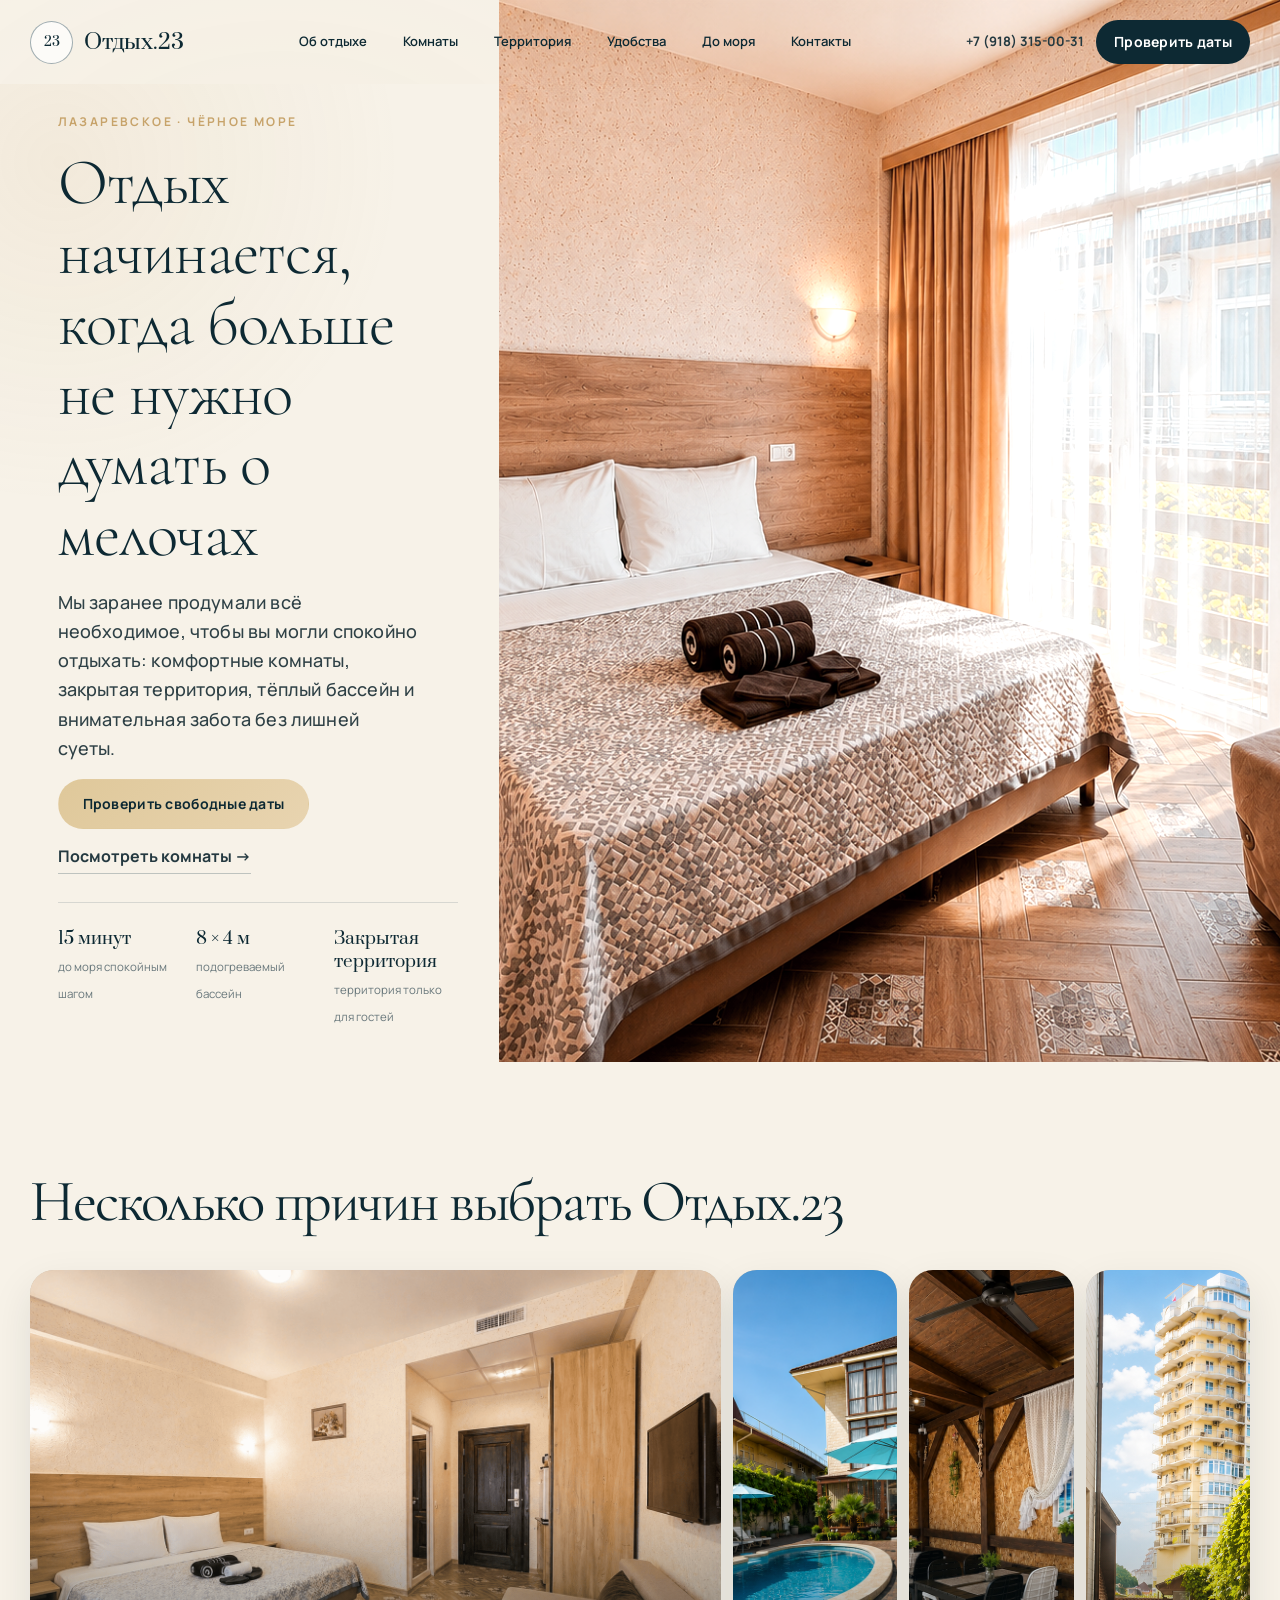
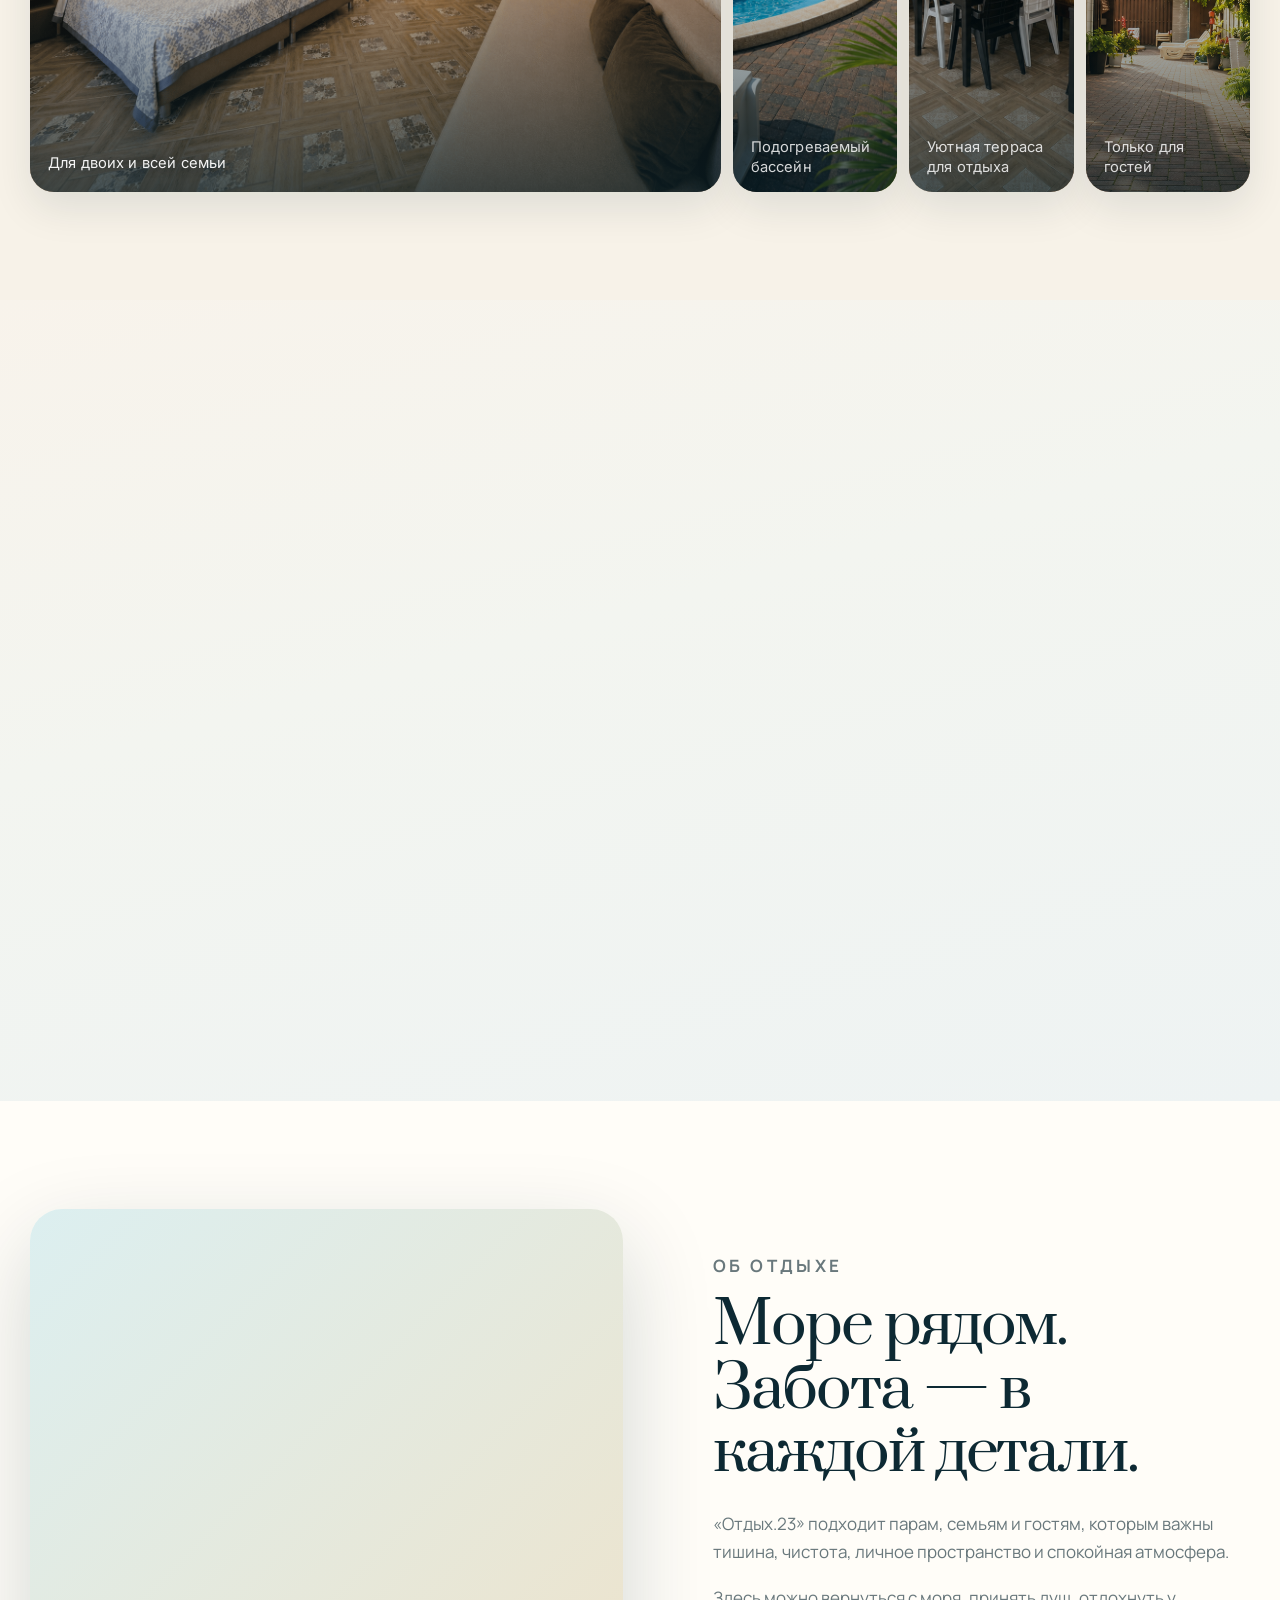
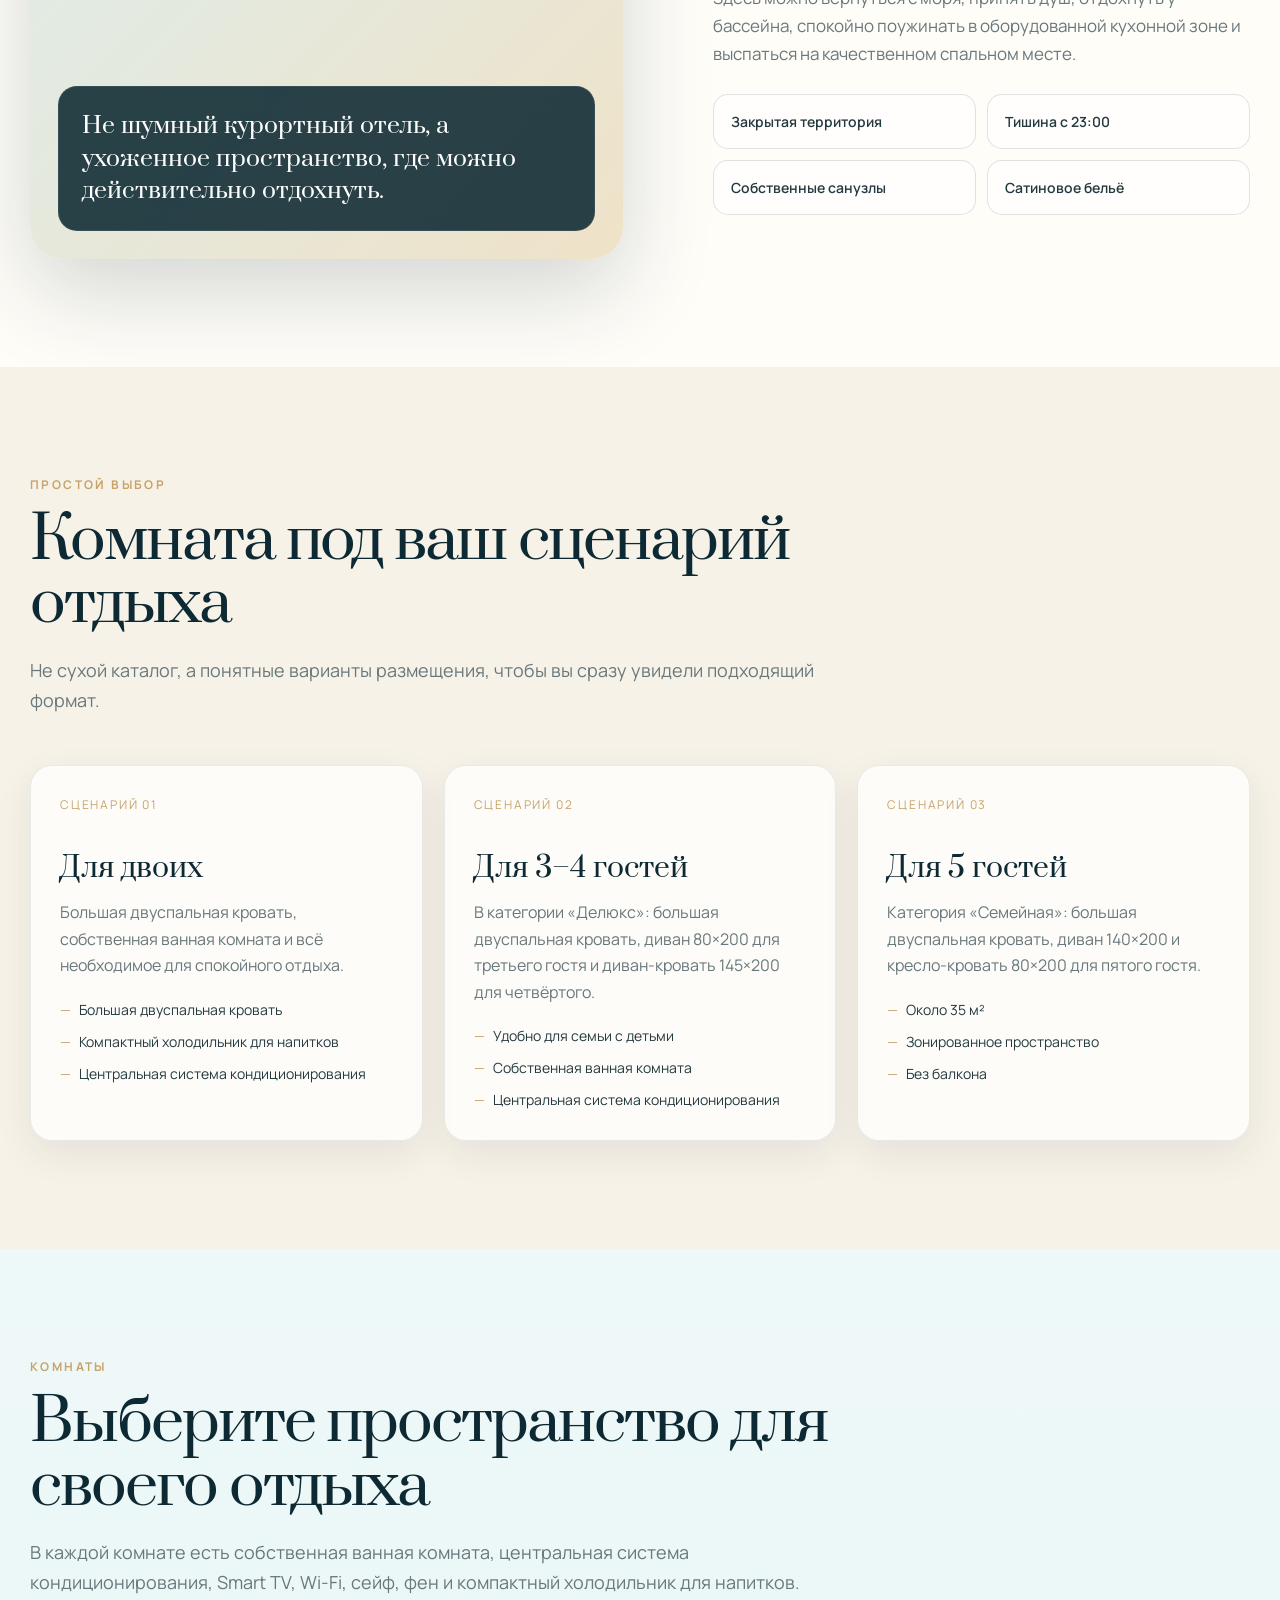
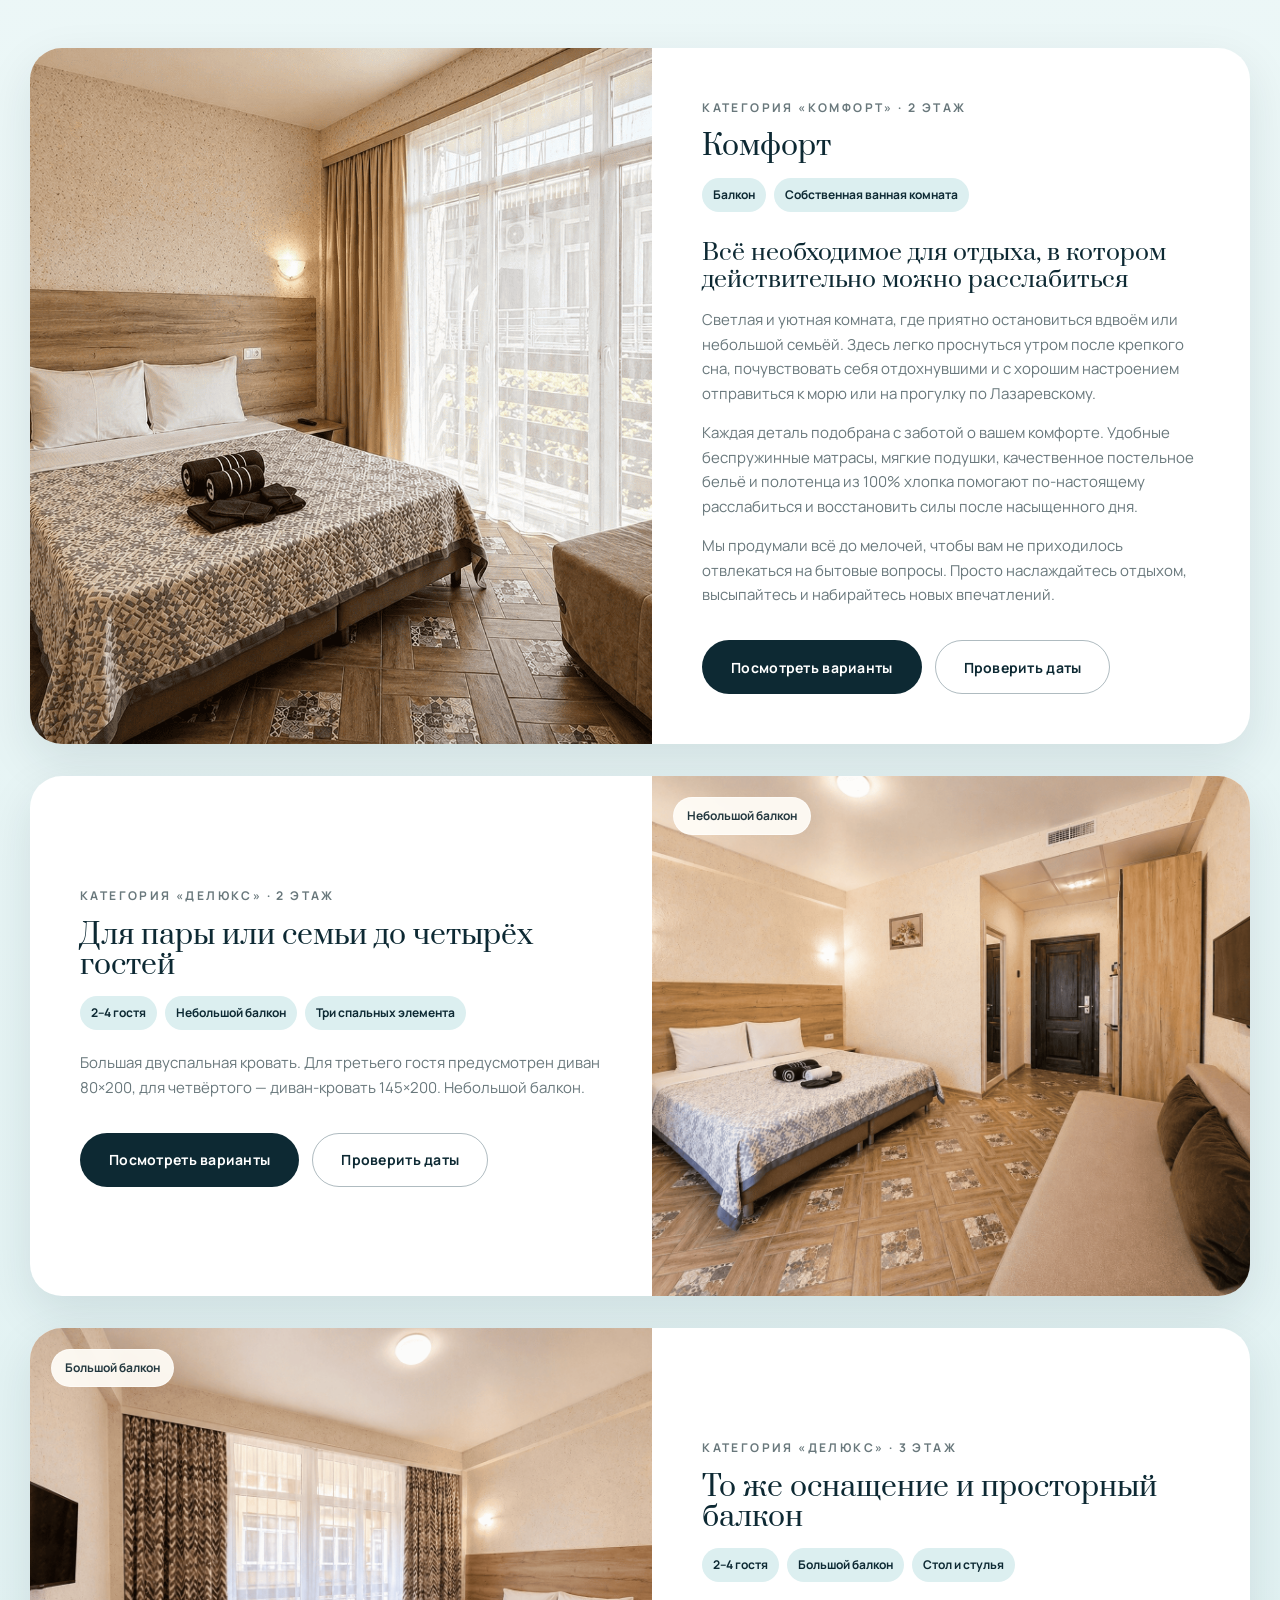
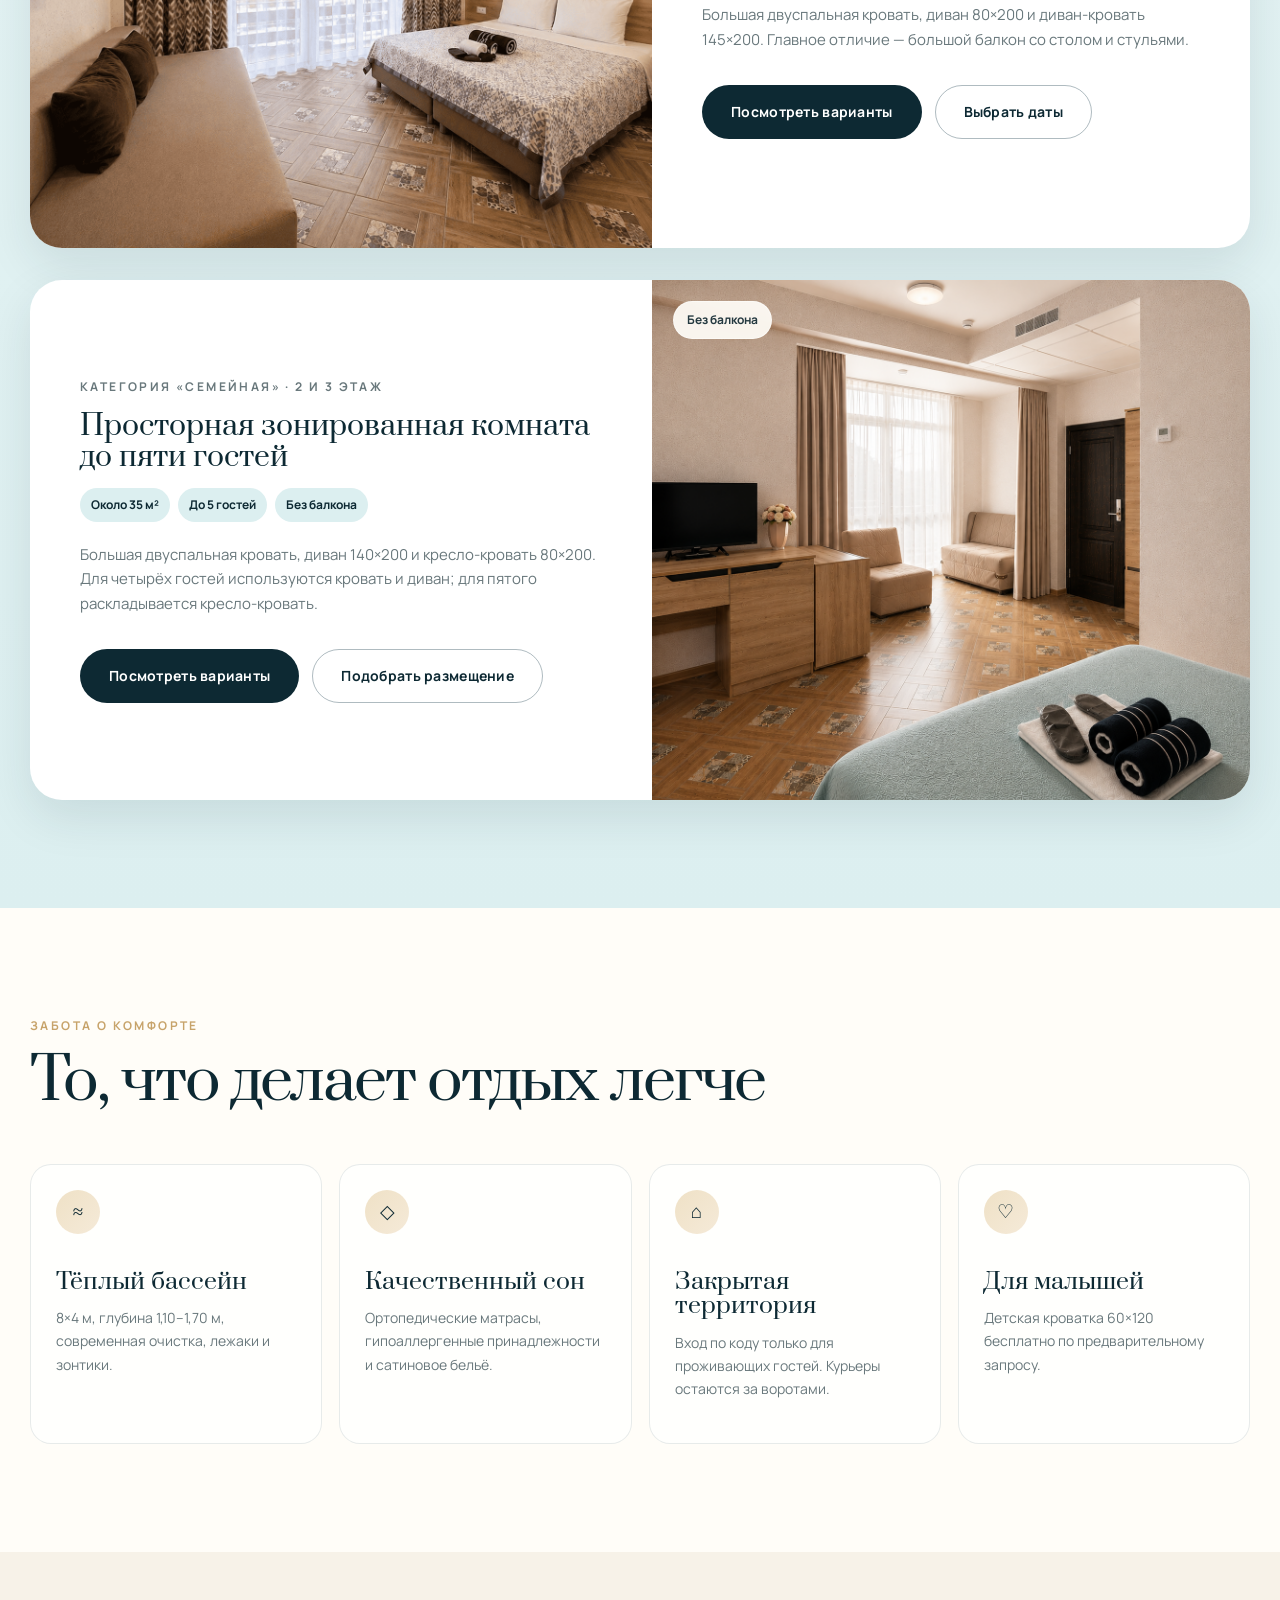
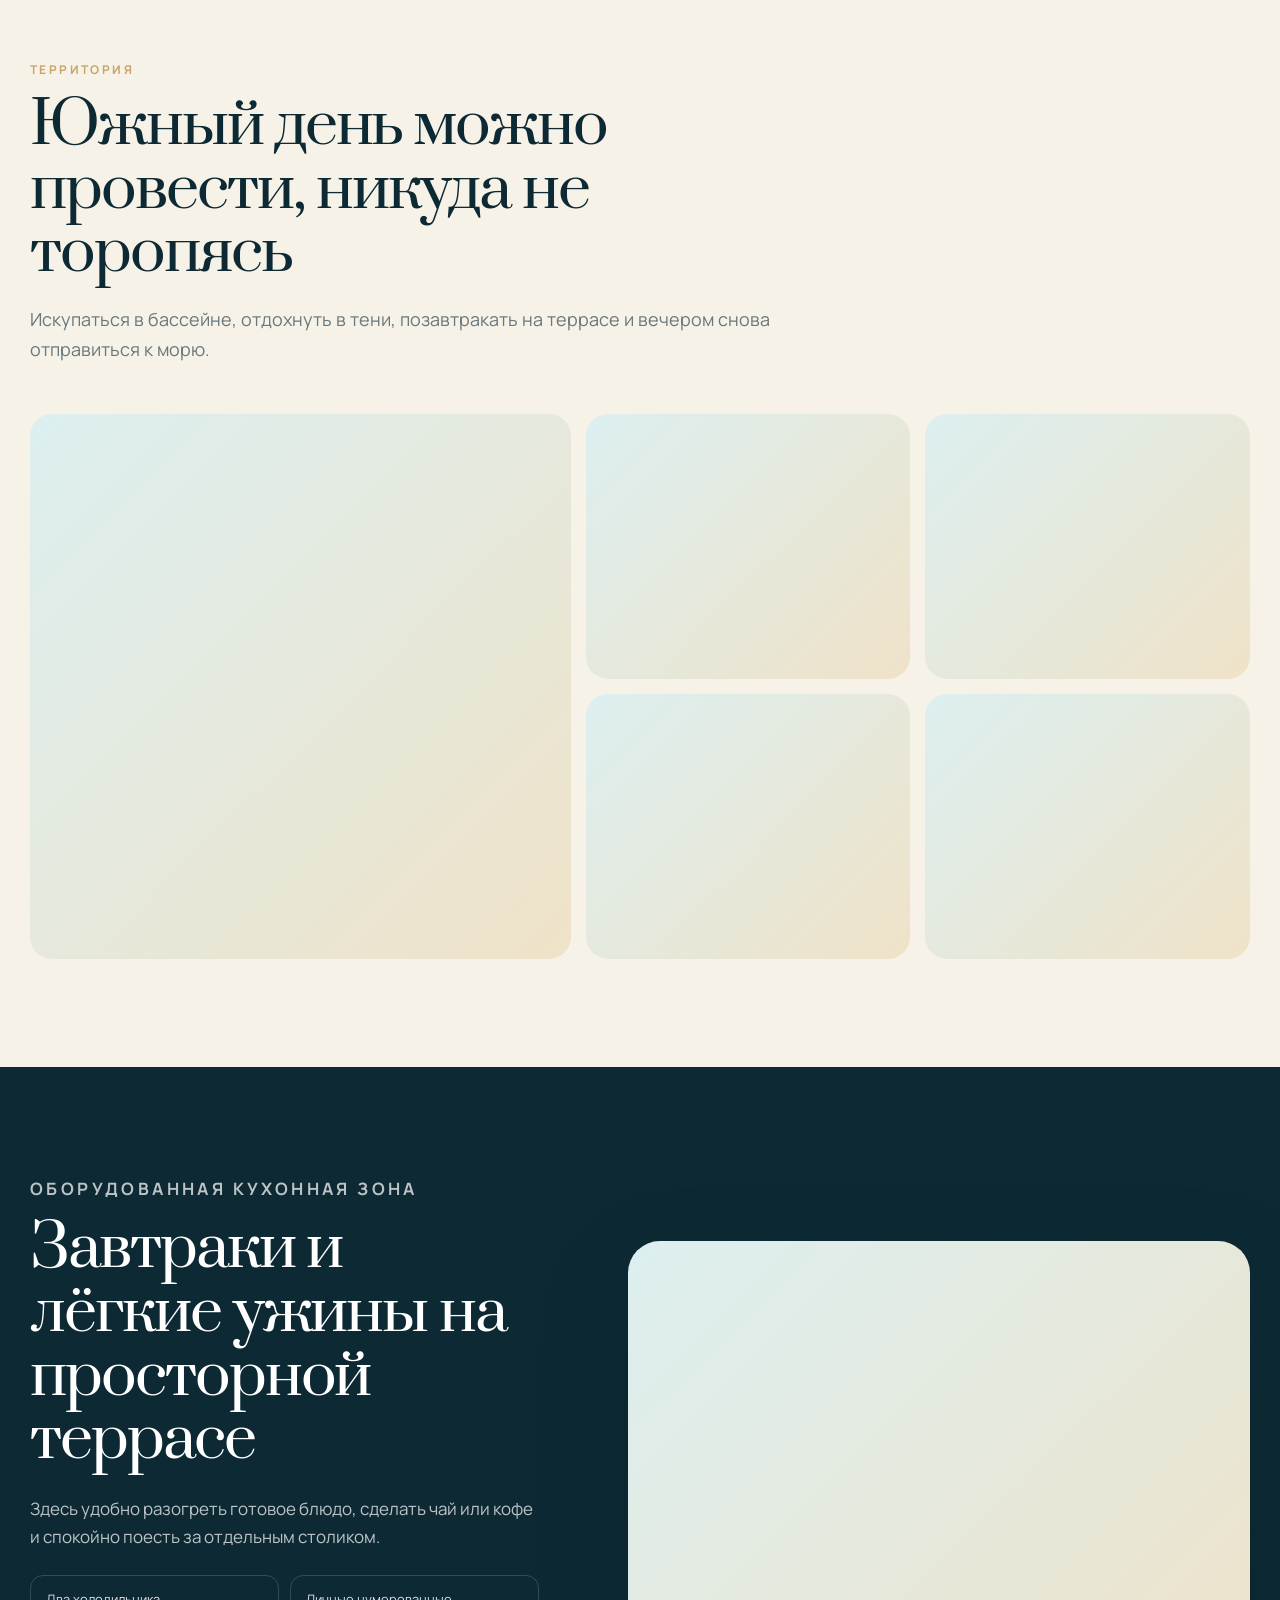
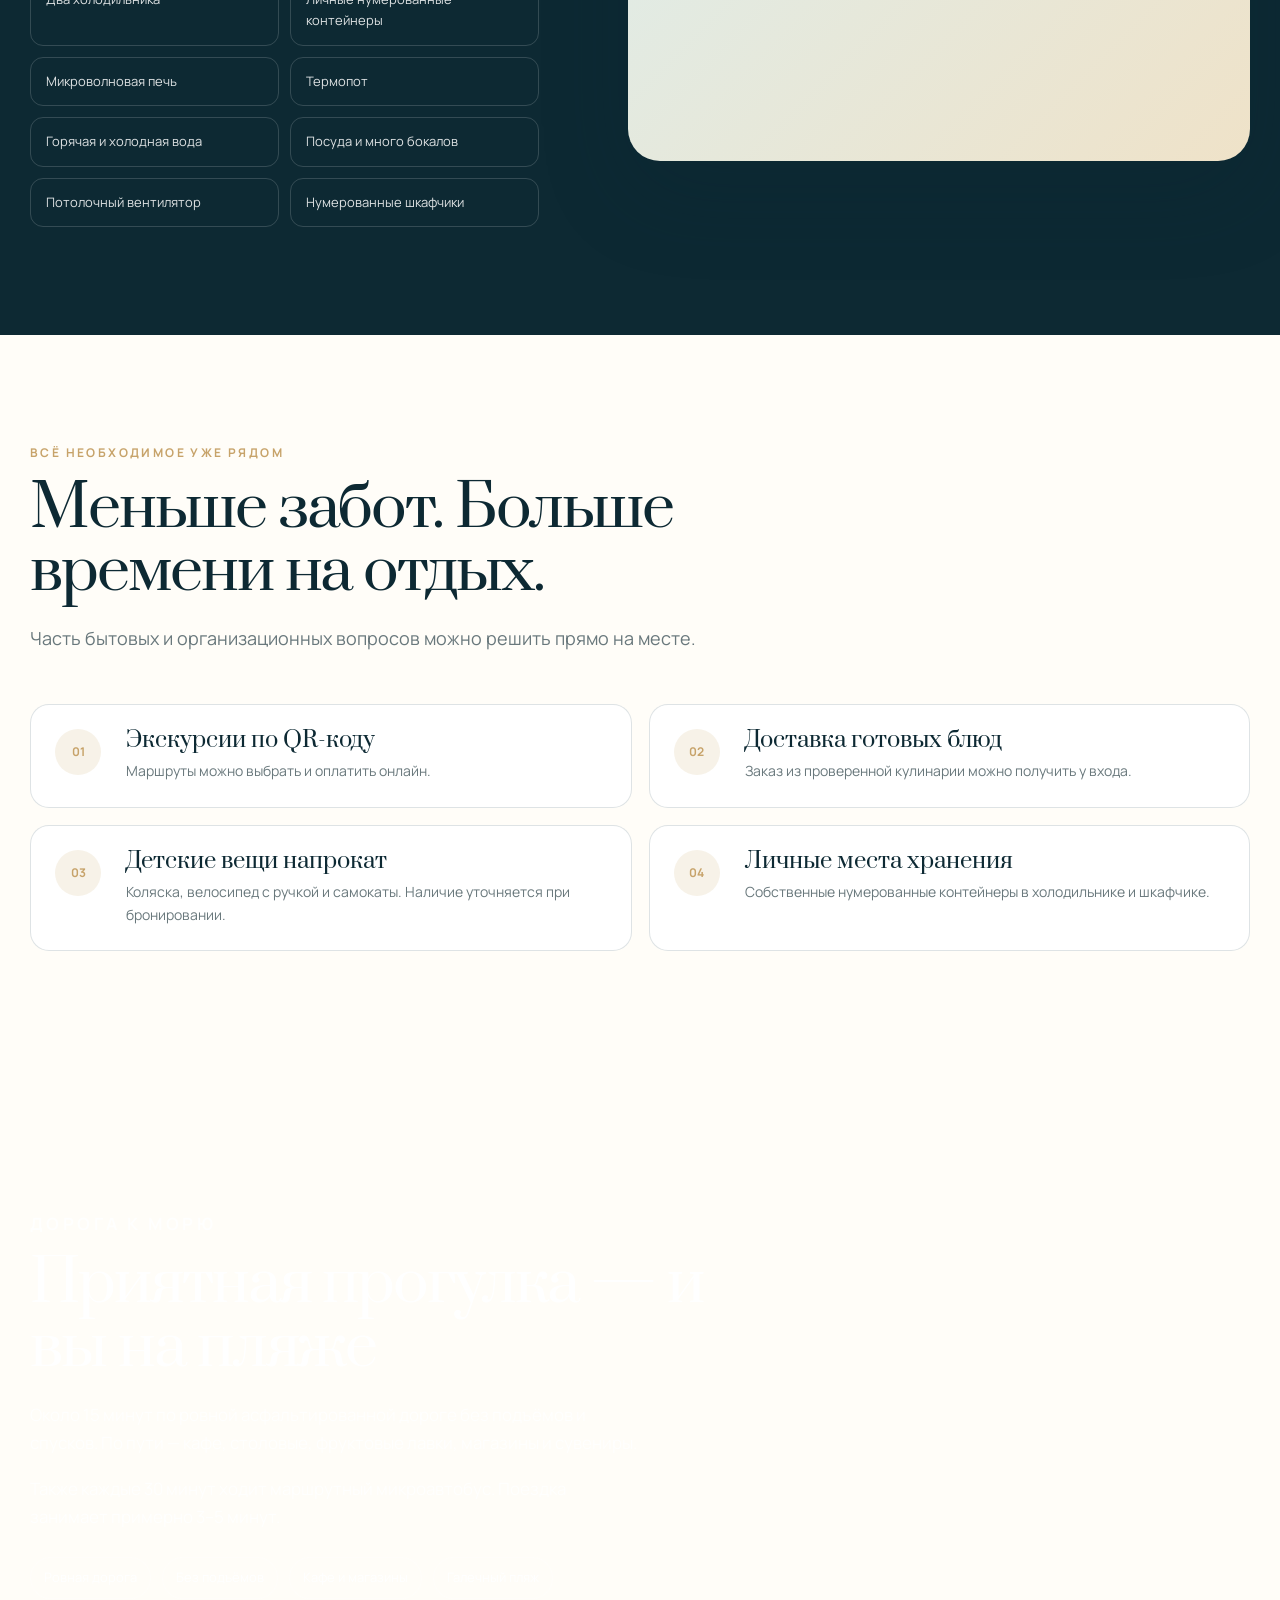
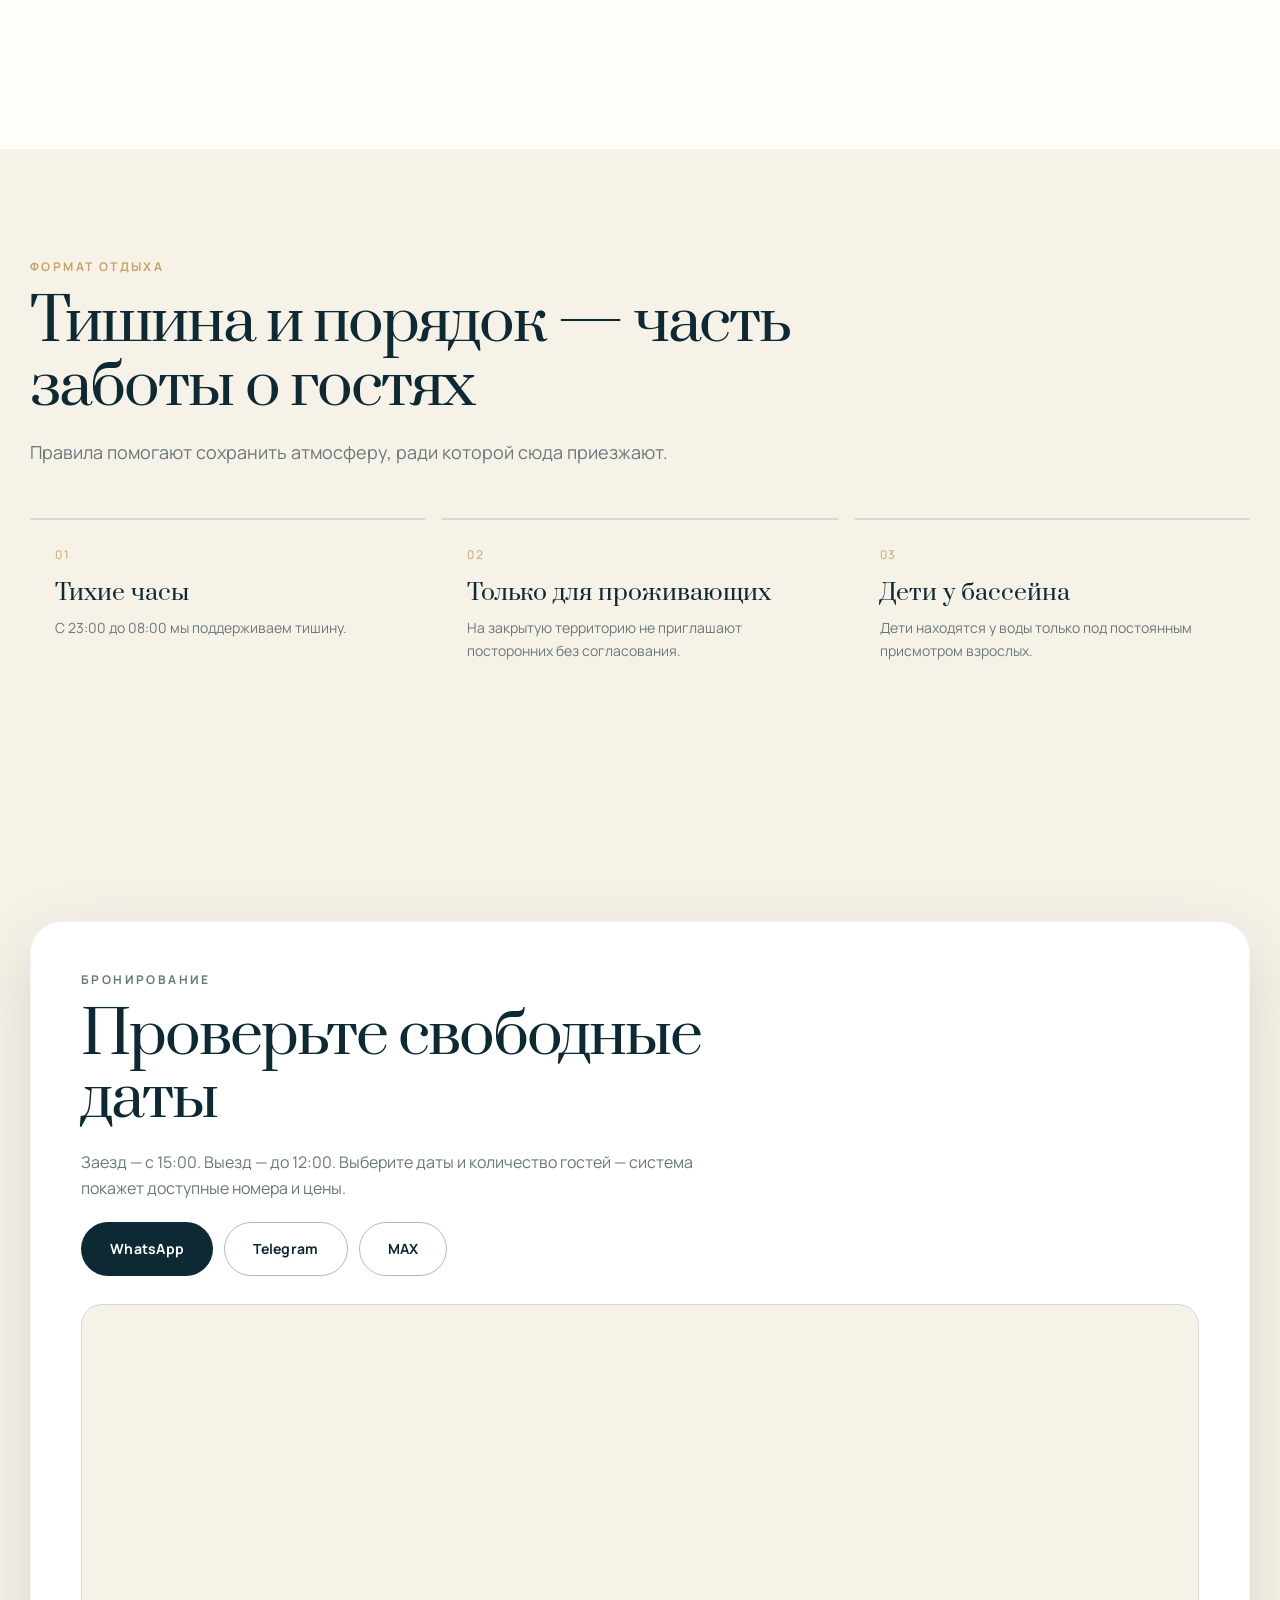
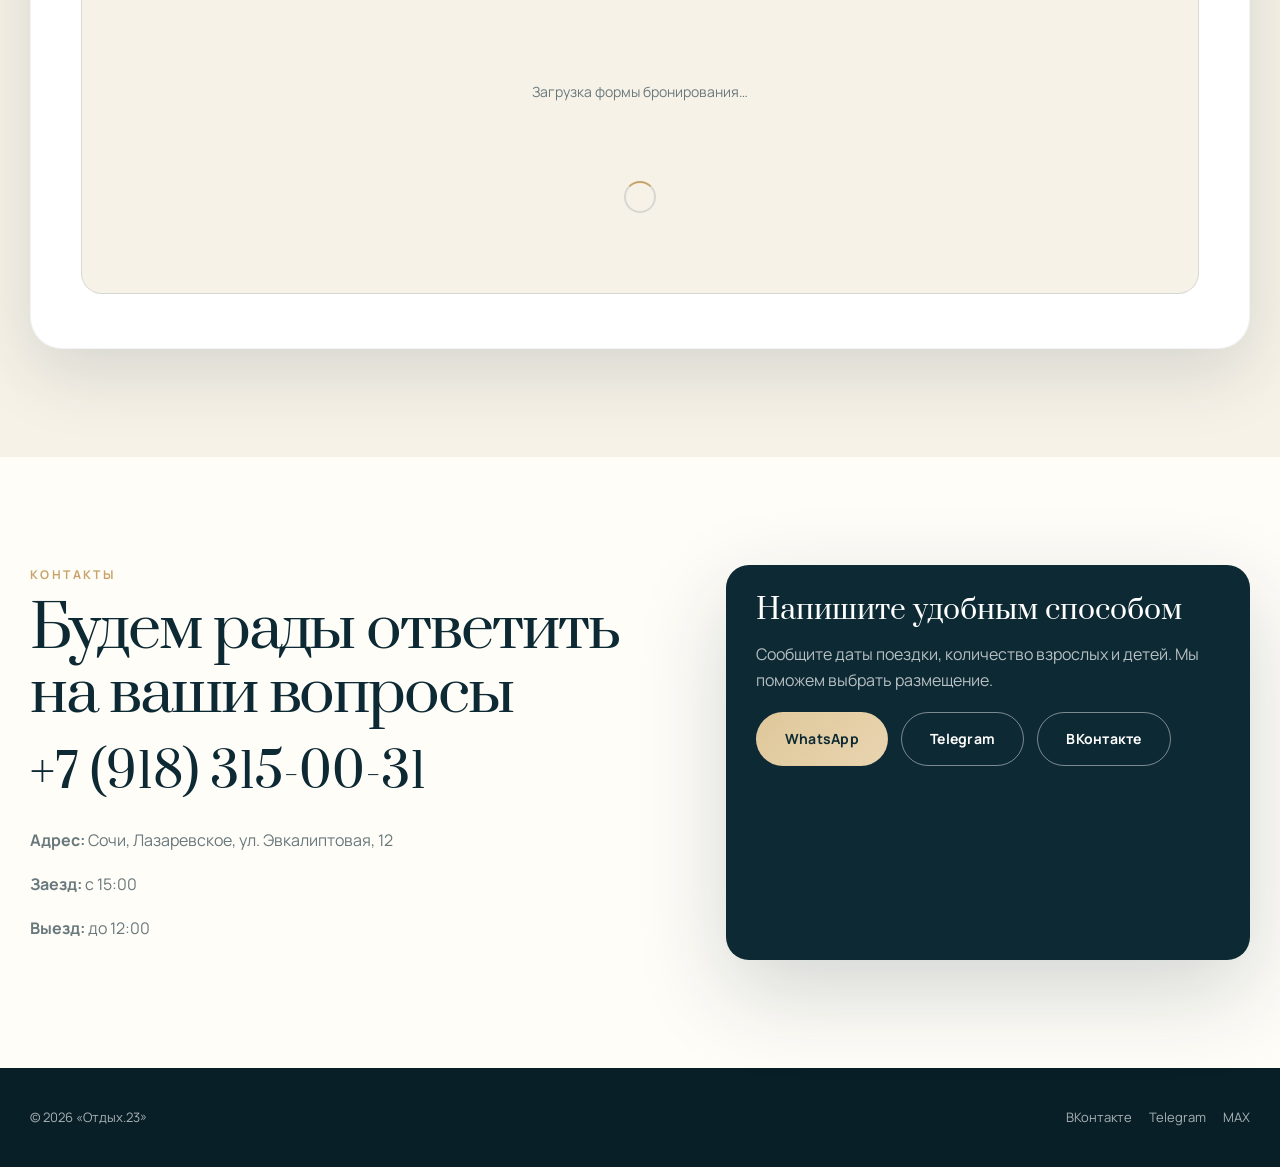
==== commit 79b527d4: "Comfort amenities layout before highlights test" ====
--- a/index.html
+++ b/index.html
@@ -12,8 +12,9 @@
 <link rel="preconnect" href="https://fonts.googleapis.com">
 <link rel="preconnect" href="https://fonts.gstatic.com" crossorigin>
 <link rel="preconnect" href="https://www.bookinglite.ru">
-<link href="https://fonts.googleapis.com/css2?family=Cormorant+Garamond:ital,wght@0,300;0,400;0,500;1,400&family=Manrope:wght@400;500;600;700&family=Prata&display=swap" rel="stylesheet">
+<link href="https://fonts.googleapis.com/css2?family=Cormorant+Garamond:ital,wght@0,300;0,400;0,500;1,400&family=Inter:wght@400&family=Manrope:wght@400;500;600;700&family=Prata&display=swap" rel="stylesheet">
 <link rel="stylesheet" href="css/style.css">
+<link rel="stylesheet" href="css/icons.css">
 <script type="application/ld+json">{"@context":"https://schema.org","@type":"LodgingBusiness","name":"Гостевой дом «Отдых.23»","telephone":"+7-918-315-00-31","address":{"@type":"PostalAddress","addressLocality":"Лазаревское","addressRegion":"Краснодарский край","streetAddress":"ул. Эвкалиптовая, 12","addressCountry":"RU"},"checkinTime":"15:00","checkoutTime":"12:00"}</script>
 </head>
 <body>
@@ -73,6 +74,97 @@
     <div class="hero-photo">
       <img src="images/01_Hero_Главный_экран/00_hero-comfort.png" alt="Комната Comfort в гостевом доме Отдых.23">
     </div>
+  </div>
+</section>
+
+<!-- ═══════════════════════════════════════════
+     ACCORDION GALLERY: что ждёт гостей
+     ═══════════════════════════════════════════ -->
+<section class="section ivory accordion-section" aria-labelledby="accordion-title">
+  <div class="wrap">
+    <div class="head reveal">
+      <h2 id="accordion-title">Несколько причин выбрать Отдых.23</h2>
+    </div>
+    <div class="acc-gallery reveal" id="accGallery">
+      <button type="button" class="acc-panel is-open" aria-expanded="true" aria-label="Для двоих и всей семьи">
+        <span class="acc-panel__slides" aria-hidden="true">
+          <img class="is-active" src="images/02_Комната_Комфорт/01_Для_двух_гостей/00_Комфорт 2 эт — копия.png" alt="" loading="eager">
+          <img src="images/03_Комната_Делюкс_2_этаж/01_Для_2_3_гостей/00_ChatGPT Image 2 мая 2026 г., 12_30_03.png" alt="" loading="lazy">
+          <img src="images/05_Семейная_комната/01_Для_2_гостей/00_люкс главная .png" alt="" loading="lazy">
+        </span>
+        <span class="acc-panel__caption">Для двоих и всей семьи</span>
+      </button>
+      <button type="button" class="acc-panel" aria-expanded="false" aria-label="Подогреваемый бассейн">
+        <img src="images/06_Бассейн/00_ChatGPT Image 26 мая 2026 г., 23_09_32.png" alt="" loading="lazy">
+        <span class="acc-panel__caption">Подогреваемый бассейн</span>
+      </button>
+      <button type="button" class="acc-panel" aria-expanded="false" aria-label="Уютная терраса для отдыха">
+        <img src="images/08_Терраса/00_ChatGPT Image 26 мая 2026 г., 22_29_11.png" alt="" loading="lazy">
+        <span class="acc-panel__caption">Уютная терраса для отдыха</span>
+      </button>
+      <button type="button" class="acc-panel" aria-expanded="false" aria-label="Только для гостей">
+        <img src="images/06_Бассейн/ChatGPT Image 24 мая 2026 г., 17_43_10.png" alt="" loading="lazy">
+        <span class="acc-panel__caption">Только для гостей</span>
+      </button>
+    </div>
+  </div>
+</section>
+
+<!-- ═══════════════════════════════════════════
+     КОМФОРТ: четыре ценности отдыха
+     ═══════════════════════════════════════════ -->
+<section class="section comfort-values" aria-labelledby="comfort-values-title">
+  <div class="wrap">
+    <div class="head reveal">
+      <h2 id="comfort-values-title">Всё, что делает отдых по-настоящему комфортным</h2>
+    </div>
+    <div class="comfort-values-grid">
+      <article class="comfort-value reveal reveal-delay-1">
+        <span class="comfort-value__icon" aria-hidden="true">
+          <svg viewBox="0 0 32 32" fill="none" stroke="currentColor" stroke-width="1.2" stroke-linecap="round" stroke-linejoin="round">
+            <circle cx="11" cy="16" r="1.1" fill="currentColor" stroke="none"/>
+            <path d="M15 11.5a6.5 6.5 0 0 1 0 9"/>
+            <path d="M18.5 8.5a11 11 0 0 1 0 15"/>
+            <path d="M22 5.5a15.5 15.5 0 0 1 0 21"/>
+          </svg>
+        </span>
+        <h3>Тишина</h3>
+        <p>Никаких шумных компаний и громкой музыки. Только спокойная атмосфера для полноценного отдыха.</p>
+      </article>
+      <article class="comfort-value reveal reveal-delay-2">
+        <span class="comfort-value__icon" aria-hidden="true">
+          <svg viewBox="0 0 32 32" fill="none" stroke="currentColor" stroke-width="1.2" stroke-linecap="round" stroke-linejoin="round">
+            <path d="M16 5v5.5M16 21.5V27M5 16h5.5M21.5 16H27"/>
+            <path d="M9.2 9.2l3.9 3.9M18.9 18.9l3.9 3.9M22.8 9.2l-3.9 3.9M13.1 18.9l-3.9 3.9"/>
+          </svg>
+        </span>
+        <h3>Чистота</h3>
+        <p>Чистые комнаты и ухоженная территория. Мы уделяем этому особое внимание каждый день.</p>
+      </article>
+      <article class="comfort-value reveal reveal-delay-3">
+        <span class="comfort-value__icon" aria-hidden="true">
+          <svg viewBox="0 0 32 32" fill="none" stroke="currentColor" stroke-width="1.2" stroke-linecap="round" stroke-linejoin="round">
+            <path d="M16 5.5 26 10v7.2c0 6.2-4.2 9.8-10 11.3-5.8-1.5-10-5.1-10-11.3V10l10-4.5z"/>
+            <path d="M12.5 16.2h7"/>
+          </svg>
+        </span>
+        <h3>Спокойствие</h3>
+        <p>Закрытая территория только для гостей. Можно расслабиться и ни о чём не беспокоиться.</p>
+      </article>
+      <article class="comfort-value reveal">
+        <span class="comfort-value__icon" aria-hidden="true">
+          <svg viewBox="0 0 32 32" fill="none" stroke="currentColor" stroke-width="1.2" stroke-linecap="round" stroke-linejoin="round">
+            <path d="M10.5 14.5V12a2.5 2.5 0 0 1 5 0v2.5"/>
+            <path d="M15.5 12a2.5 2.5 0 0 1 5 0v4"/>
+            <path d="M20.5 14.5a2.2 2.2 0 0 1 4.2 1.1V19c0 4.2-3.2 7-8.7 8.5-5.5-1.5-8.7-4.3-8.7-8.5v-4.2a2.2 2.2 0 0 1 3.2-2"/>
+            <path d="M10.5 17.5V22"/>
+          </svg>
+        </span>
+        <h3>Забота</h3>
+        <p>Мы всегда рядом, если нужна помощь, и всегда оставляем вашим выходным личное пространство.</p>
+      </article>
+    </div>
+    <p class="comfort-values-note reveal">Именно из таких деталей складывается отдых, после которого хочется вернуться.</p>
   </div>
 </section>
 
@@ -473,6 +565,7 @@
 <button class="back-top" id="backTop" type="button" aria-label="Вернуться наверх">↑</button>
 
 
+<script src="js/otdyh23-icons.js"></script>
 <script src="js/room-catalog.js"></script>
 <script src="js/main.js"></script>
 </body>
--- a/css/style.css
+++ b/css/style.css
@@ -152,23 +152,27 @@
 .hero-line{
   display:block;overflow:hidden;
 }
-.hero-line>span{display:block}
-.hero-copy .eyebrow,
-.hero-line>span,
+.hero-line>span{
+  display:block;
+  animation:heroMaskReveal 1.1s var(--ease-out) both;
+}
+.hero-line:nth-child(1)>span{animation-delay:0s}
+.hero-line:nth-child(2)>span{animation-delay:.14s}
+.hero-line:nth-child(3)>span{animation-delay:.28s}
+@keyframes heroMaskReveal{
+  from{transform:translateY(110%)}
+  to{transform:translateY(0)}
+}
 .hero-copy .intro,
 .hero-copy .buttons,
 .hero-copy .facts{
-  animation:heroReveal .75s var(--ease-out) both;
-}
-.hero-copy .eyebrow{animation-delay:.06s}
-.hero-line:nth-child(1)>span{animation-delay:.2s}
-.hero-line:nth-child(2)>span{animation-delay:.32s}
-.hero-line:nth-child(3)>span{animation-delay:.44s}
-.hero-copy .intro{animation-delay:.58s}
-.hero-copy .buttons,
-.hero-copy .facts{animation-delay:.74s}
+  animation:heroReveal 1s var(--ease-out) both;
+}
+.hero-copy .intro{animation-delay:.4s}
+.hero-copy .buttons{animation-delay:.7s}
+.hero-copy .facts{animation-delay:1s}
 @keyframes heroReveal{
-  from{opacity:0;transform:translateY(12px)}
+  from{opacity:0;transform:translateY(18px)}
   to{opacity:1;transform:none}
 }
 .hero-copy .intro{
@@ -197,16 +201,122 @@
 .hero-photo img{
   position:absolute;inset:0;width:100%;height:100%;
   object-fit:cover;
-  /* Кровать / окно / диван в кадре, без полей по краям */
-  object-position:42% 50%;
-  display:block;transform-origin:42% 50%;
+  /* Шире кадр: кровать целиком, окно, диван и больше пространства комнаты */
+  object-position:50% 58%;
+  display:block;
   /* Естественнее: слабее жёлто-оранжевый, чуть выше контраст, тёплый свет */
   filter:saturate(.8) brightness(1.03) contrast(1.07) hue-rotate(-12deg);
-  animation:heroPhotoZoom 14s var(--ease-out) forwards;
-}
-@keyframes heroPhotoZoom{
-  from{transform:scale(1)}
-  to{transform:scale(1.03)}
+  animation:heroPhotoIn 1.4s var(--ease-out) both;
+}
+@keyframes heroPhotoIn{
+  from{opacity:0}
+  to{opacity:1}
+}
+
+/* ─── Accordion Gallery ─── */
+.accordion-section .head{margin-bottom:36px}
+.accordion-section h2{
+  font-family:"Cormorant Garamond",Georgia,"Times New Roman",serif;
+  font-weight:400;
+}
+.acc-gallery{
+  display:flex;gap:12px;
+  height:min(58vh,560px);min-height:420px;
+}
+.acc-panel{
+  position:relative;flex:1 1 0;min-width:0;min-height:0;
+  margin:0;padding:0;border:0;border-radius:24px;
+  overflow:hidden;cursor:pointer;background:#cbbca8;
+  box-shadow:0 16px 40px rgba(13,41,51,.1);
+  transition:flex .9s var(--ease-out);
+}
+.acc-panel.is-open{flex:4.2 1 0}
+.acc-panel__slides{
+  position:absolute;inset:0;
+}
+.acc-panel img,
+.acc-panel__slides img{
+  position:absolute;inset:0;width:100%;height:100%;
+  object-fit:cover;object-position:center;
+  pointer-events:none;
+}
+.acc-panel__slides img{
+  opacity:0;
+  transition:opacity 1.1s var(--ease-out);
+}
+.acc-panel__slides img.is-active{opacity:1}
+.acc-panel::after{
+  content:"";position:absolute;inset:0;
+  background:linear-gradient(180deg,transparent 42%,rgba(9,31,39,.72) 100%);
+  pointer-events:none;
+}
+.acc-panel__caption{
+  position:absolute;z-index:1;left:0;right:0;bottom:0;
+  padding:20px 18px 18px;
+  color:rgba(255,255,255,.94);
+  font-family:Inter,Manrope,Arial,sans-serif;
+  font-weight:400;
+  font-size:clamp(13px,1.15vw,15px);
+  line-height:1.35;
+  letter-spacing:.01em;
+  text-align:left;
+  text-shadow:0 1px 10px rgba(9,31,39,.4);
+  pointer-events:none;
+  opacity:.88;transform:translateY(4px);
+  transition:opacity .45s var(--ease-out),transform .45s var(--ease-out);
+}
+.acc-panel.is-open .acc-panel__caption{
+  opacity:1;transform:none;
+}
+.acc-panel:focus-visible{
+  outline:2px solid var(--gold);outline-offset:3px;
+}
+
+/* ─── Ценности комфорта ─── */
+.comfort-values{
+  background:linear-gradient(165deg,#f8f3eb 0%,#f3f5f0 42%,#eef3f3 100%);
+}
+.comfort-values .head{max-width:720px;margin-bottom:39px}
+.comfort-values-grid{
+  display:grid;grid-template-columns:repeat(4,1fr);gap:24px;
+}
+.comfort-value{
+  position:relative;overflow:hidden;
+  padding:36px 30px 34px;border:1px solid rgba(22,57,70,.06);
+  border-radius:22px;background:#fffefb;
+  box-shadow:
+    0 18px 42px rgba(13,41,51,.07),
+    inset 0 1px 0 rgba(255,255,255,.85);
+  transition:box-shadow .4s var(--ease),background .4s var(--ease);
+}
+.comfort-value::before{
+  content:"";position:absolute;left:0;top:22%;bottom:22%;width:1.5px;
+  background:#6F9EA8;border-radius:2px;
+  opacity:0;transform:scaleY(.72);
+  transition:opacity .35s var(--ease),transform .35s var(--ease);
+}
+.comfort-value:hover{
+  background:#fffcf6;
+  box-shadow:
+    0 24px 52px rgba(13,41,51,.11),
+    inset 0 1px 0 rgba(255,255,255,.9);
+}
+.comfort-value:hover::before{opacity:1;transform:scaleY(1)}
+.comfort-value__icon{
+  display:flex;align-items:center;margin:0 0 18px;
+  width:28px;height:28px;color:rgba(22,57,70,.55);
+}
+.comfort-value__icon svg{width:100%;height:100%}
+.comfort-value h3{
+  margin:0 0 16px;font-size:clamp(22px,1.8vw,28px);
+}
+.comfort-value p{
+  margin:0;color:var(--muted);font-size:15.5px;line-height:1.65;
+}
+.comfort-values-note{
+  margin:40px 0 0;max-width:640px;
+  color:var(--muted);font-size:17px;line-height:1.6;
+  font-family:Prata,Georgia,serif;
 }
 
 /* ─── Блок «Об отдыхе» ─── */
@@ -301,6 +411,15 @@
 .room-comfort{cursor:pointer}
 .room-comfort:focus-visible{outline:2px solid var(--gold);outline-offset:4px}
 .room-comfort .room-copy>p{margin-bottom:24px}
+.room-description-title{
+  margin:6px 0 14px;color:var(--deep);
+  font:clamp(20px,1.8vw,26px) Prata,Georgia,serif;font-weight:400;line-height:1.2;
+}
+.room-description-text{
+  margin:0 0 14px;color:var(--muted);font-size:15px;line-height:1.65;
+}
+.room-description-text:last-of-type{margin-bottom:24px}
+.room-copy .buttons{margin-top:8px}
 
 /* ─── Модальное окно вариантов «Комфорт» ─── */
 .comfort-modal{
@@ -310,9 +429,10 @@
 }
 .comfort-modal.open{opacity:1;visibility:visible}
 .comfort-modal-panel{
-  position:relative;width:min(920px,100%);max-height:min(92vh,860px);overflow:auto;
+  position:relative;width:min(1040px,100%);max-height:min(92vh,860px);overflow-x:hidden;overflow-y:auto;
   border-radius:var(--r);background:var(--paper);box-shadow:var(--shadow-lg);
   transform:translateY(18px) scale(.97);transition:transform .4s var(--ease-out);
+  -webkit-overflow-scrolling:touch;
 }
 .comfort-modal.open .comfort-modal-panel{transform:none}
 .comfort-modal-close{
@@ -341,13 +461,49 @@
 }
 .comfort-tab:focus-visible{outline:2px solid var(--gold);outline-offset:2px}
 .comfort-panel{display:none;padding:28px 40px 40px}
-.comfort-panel.active{display:grid;grid-template-columns:1.05fr .95fr;gap:28px;align-items:start}
+.comfort-panel.active{display:grid;grid-template-columns:.92fr 1.18fr;gap:26px;align-items:start}
 .comfort-panel-copy .scenario-title{
   margin:0 0 10px;color:var(--deep);font:clamp(22px,2.2vw,28px) Prata,serif;font-weight:400;line-height:1.15;
 }
 .comfort-panel-copy .scenario-subtitle{margin:0 0 14px;color:var(--muted);font-size:14px}
 .comfort-panel-copy .meta{margin-bottom:16px}
-.comfort-panel-copy>p{color:var(--muted);margin-bottom:22px}
+.comfort-panel-copy .scenario-intro{color:var(--muted);margin-bottom:18px}
+.comfort-panel-copy .scenario-amenities{
+  display:grid;
+  gap:12px;
+  margin:0 0 20px;
+}
+.comfort-panel-copy .amenity-group + .amenity-group{margin-top:0}
+.comfort-panel-copy .amenity-group__title{margin:0 0 7px}
+.comfort-panel-copy .amenity-badges{
+  display:grid;
+  grid-template-columns:1fr 1fr;
+  gap:6px;
+  min-width:0;
+}
+.comfort-panel-copy .amenity-badge{
+  display:flex;
+  align-items:flex-start;
+  gap:7px;
+  width:100%;
+  min-width:0;
+  box-sizing:border-box;
+  padding:5px 9px;
+  border-radius:12px;
+  font-size:12.5px;
+  line-height:1.3;
+}
+.comfort-panel-copy .amenity-badge > svg,
+.comfort-panel-copy .amenity-badge svg{
+  width:18px;height:18px;flex-shrink:0;margin-top:1px;color:#6F9EA8;
+}
+.comfort-panel-copy .amenity-badge__label{
+  min-width:0;
+  flex:1 1 auto;
+  overflow-wrap:break-word;
+  word-wrap:break-word;
+  word-break:normal;
+}
 .comfort-panel-note{
   margin:0 0 22px;padding:12px 14px;border-radius:14px;background:var(--ivory);
   border:1px solid rgba(22,57,70,.08);color:var(--muted);font-size:13px;
@@ -390,6 +546,14 @@
   .comfort-modal-head,.comfort-tabs,.comfort-panel{padding-left:22px;padding-right:22px}
   .comfort-modal-head{padding-top:28px;padding-right:56px}
   .comfort-panel.active{grid-template-columns:1fr;gap:18px}
+  .comfort-panel-copy .amenity-badges{grid-template-columns:1fr;gap:6px}
+  .comfort-panel-copy .amenity-badge{
+    padding:7px 10px;
+    font-size:13px;
+    line-height:1.35;
+  }
+  .comfort-panel-copy .amenity-badge > svg,
+  .comfort-panel-copy .amenity-badge svg{width:18px;height:18px}
   .room-gallery-main,.room-gallery-main img{min-height:220px;max-height:280px}
 }
 
@@ -617,9 +781,10 @@
   .hero-copy{padding:48px 7vw 36px}
   .hero-copy h1{max-width:none;font-size:clamp(43px,8.3vw,63px)}
   .hero-photo{margin-top:0;aspect-ratio:4/3;min-height:320px}
-  .hero-photo img{object-position:48% 55%}
+  .hero-photo img{object-position:50% 55%}
   .story,.kitchen,.contacts{grid-template-columns:1fr}
   .cards{grid-template-columns:1fr}
+  .comfort-values-grid{grid-template-columns:1fr 1fr}
   .room{grid-template-columns:1fr}
   .room:nth-child(even) .room-photo,.room:nth-child(even) .room-copy{order:initial}
   .benefits{grid-template-columns:1fr 1fr}
@@ -627,6 +792,19 @@
   .gallery .large{grid-row:span 1;grid-column:span 2}
   .rules{grid-template-columns:1fr 1fr}
   .route{background-attachment:scroll}
+  .acc-gallery{height:440px;min-height:380px}
+}
+
+@media(max-width:780px){
+  .acc-gallery{
+    flex-direction:column;height:auto;min-height:0;gap:10px;
+  }
+  .acc-panel{
+    flex:none;width:100%;height:96px;
+    transition:height .9s var(--ease-out);
+  }
+  .acc-panel.is-open{flex:none;height:min(58vw,340px)}
+  .acc-panel__caption{padding:14px 16px;font-size:13px}
 }
 
 /* ─── Адаптив: мобильный ─── */
@@ -644,10 +822,14 @@
   .hero-copy .btn{width:100%}
   .facts{grid-template-columns:1fr;gap:10px;margin-top:22px;padding-top:16px}
   .hero-photo{aspect-ratio:5/4;min-height:260px}
-  .hero-photo img{object-position:45% 60%}
+  .hero-photo img{object-position:50% 55%}
   .story-photo{height:470px}
   .story-note{left:16px;right:16px;bottom:16px;font-size:19px}
   .story-list{grid-template-columns:1fr}
+  .comfort-values .head{margin-bottom:25px}
+  .comfort-values-grid{grid-template-columns:1fr;gap:16px}
+  .comfort-value{padding:28px 24px}
+  .comfort-values-note{margin-top:28px;font-size:15.5px}
   .room-photo{min-height:325px}
   .room-copy{padding:32px 23px}
   .features{grid-template-columns:1fr}
@@ -661,6 +843,9 @@
   .footer-in{flex-direction:column;text-align:center}
   .footer-links{justify-content:center}
   .back-top{right:18px;bottom:18px;width:44px;height:44px}
+  .acc-panel{height:84px;border-radius:18px}
+  .acc-panel.is-open{height:min(62vw,300px)}
+  .acc-panel__caption{font-size:12.5px;padding:12px 14px}
 }
 
 /* Уважение к настройке «уменьшить движение» */
@@ -668,7 +853,6 @@
   *,*::before,*::after{animation-duration:.01ms!important;transition-duration:.01ms!important}
   html{scroll-behavior:auto}
   .reveal{opacity:1;transform:none}
-  .hero-copy .eyebrow,
   .hero-line>span,
   .hero-copy .intro,
   .hero-copy .buttons,
--- a/css/icons.css
+++ b/css/icons.css
@@ -0,0 +1,112 @@
+/* ═══════════════════════════════════════════════════════════
+   OTDYH23 Icons — общие стили иконок и бейджей удобств
+   Подключать после css/style.css при внедрении на страницу.
+   ═══════════════════════════════════════════════════════════ */
+
+.otdyh23-icon{
+  display:inline-block;
+  width:1.25em;
+  height:1.25em;
+  flex-shrink:0;
+  color:currentColor;
+  vertical-align:-0.15em;
+}
+.otdyh23-icon svg,
+svg.otdyh23-icon{
+  display:block;
+  width:100%;
+  height:100%;
+}
+
+.otdyh23-icon--sm{width:16px;height:16px}
+.otdyh23-icon--md{width:20px;height:20px}
+.otdyh23-icon--lg{width:24px;height:24px}
+
+/* Морской акцент только через цвет иконки */
+.otdyh23-icon--sea{color:#6F9EA8}
+
+/* ─── Группы бейджей ─── */
+.scenario-amenities,
+.amenity-groups{
+  display:grid;
+  gap:18px;
+  margin:0 0 22px;
+}
+.amenity-group__title{
+  margin:0 0 10px;
+  color:var(--gold,#c7a36a);
+  font-family:Manrope,Arial,sans-serif;
+  font-size:11px;
+  font-weight:700;
+  line-height:1.3;
+  letter-spacing:.16em;
+  text-transform:uppercase;
+}
+
+/* ─── Бейдж удобства ─── */
+.amenity-badge{
+  display:inline-flex;
+  align-items:center;
+  gap:8px;
+  max-width:100%;
+  padding:8px 12px;
+  border:1px solid rgba(22,57,70,.1);
+  border-radius:14px;
+  background:rgba(255,253,248,.92);
+  color:var(--ink,#243940);
+  font-family:Manrope,Arial,sans-serif;
+  font-size:13px;
+  font-weight:600;
+  line-height:1.35;
+  letter-spacing:.01em;
+  box-shadow:none;
+  transition:none;
+}
+
+.amenity-badge > svg,
+.amenity-badge__icon{
+  display:grid;
+  place-items:center;
+  flex-shrink:0;
+  width:18px;
+  height:18px;
+  color:#6F9EA8;
+}
+
+.amenity-badge > svg{
+  display:block;
+}
+
+.amenity-badge__icon svg{
+  display:block;
+  width:100%;
+  height:100%;
+}
+
+.amenity-badge__label{
+  min-width:0;
+  color:var(--deep,#0d2933);
+  font-weight:600;
+}
+
+/* Сетка бейджей — спокойный перенос, не яркая сетка */
+.amenity-badges{
+  display:flex;
+  flex-wrap:wrap;
+  gap:8px;
+}
+
+@media(max-width:680px){
+  .amenity-groups{gap:16px;margin-bottom:18px}
+  .amenity-badge{
+    gap:7px;
+    padding:7px 10px;
+    border-radius:12px;
+    font-size:12.5px;
+  }
+  .amenity-badge__icon{
+    width:16px;
+    height:16px;
+  }
+  .amenity-badges{gap:7px}
+}
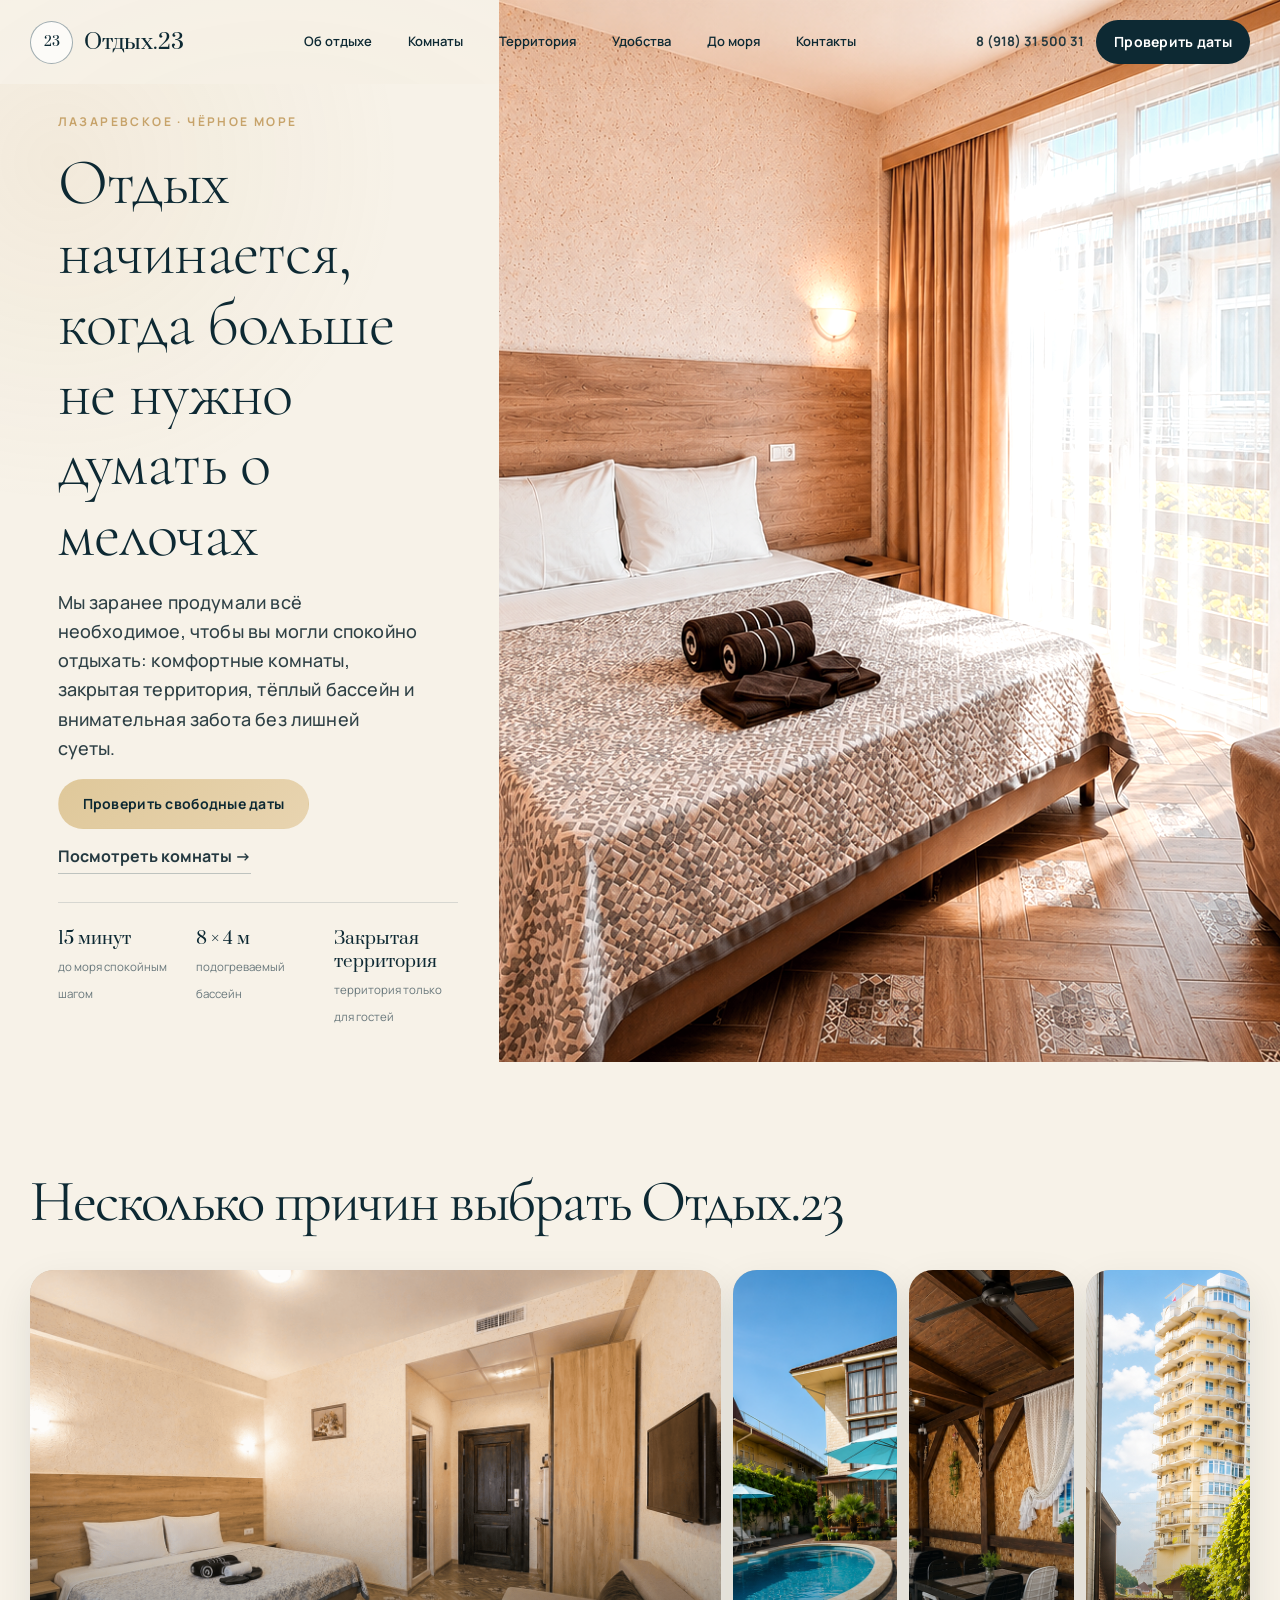
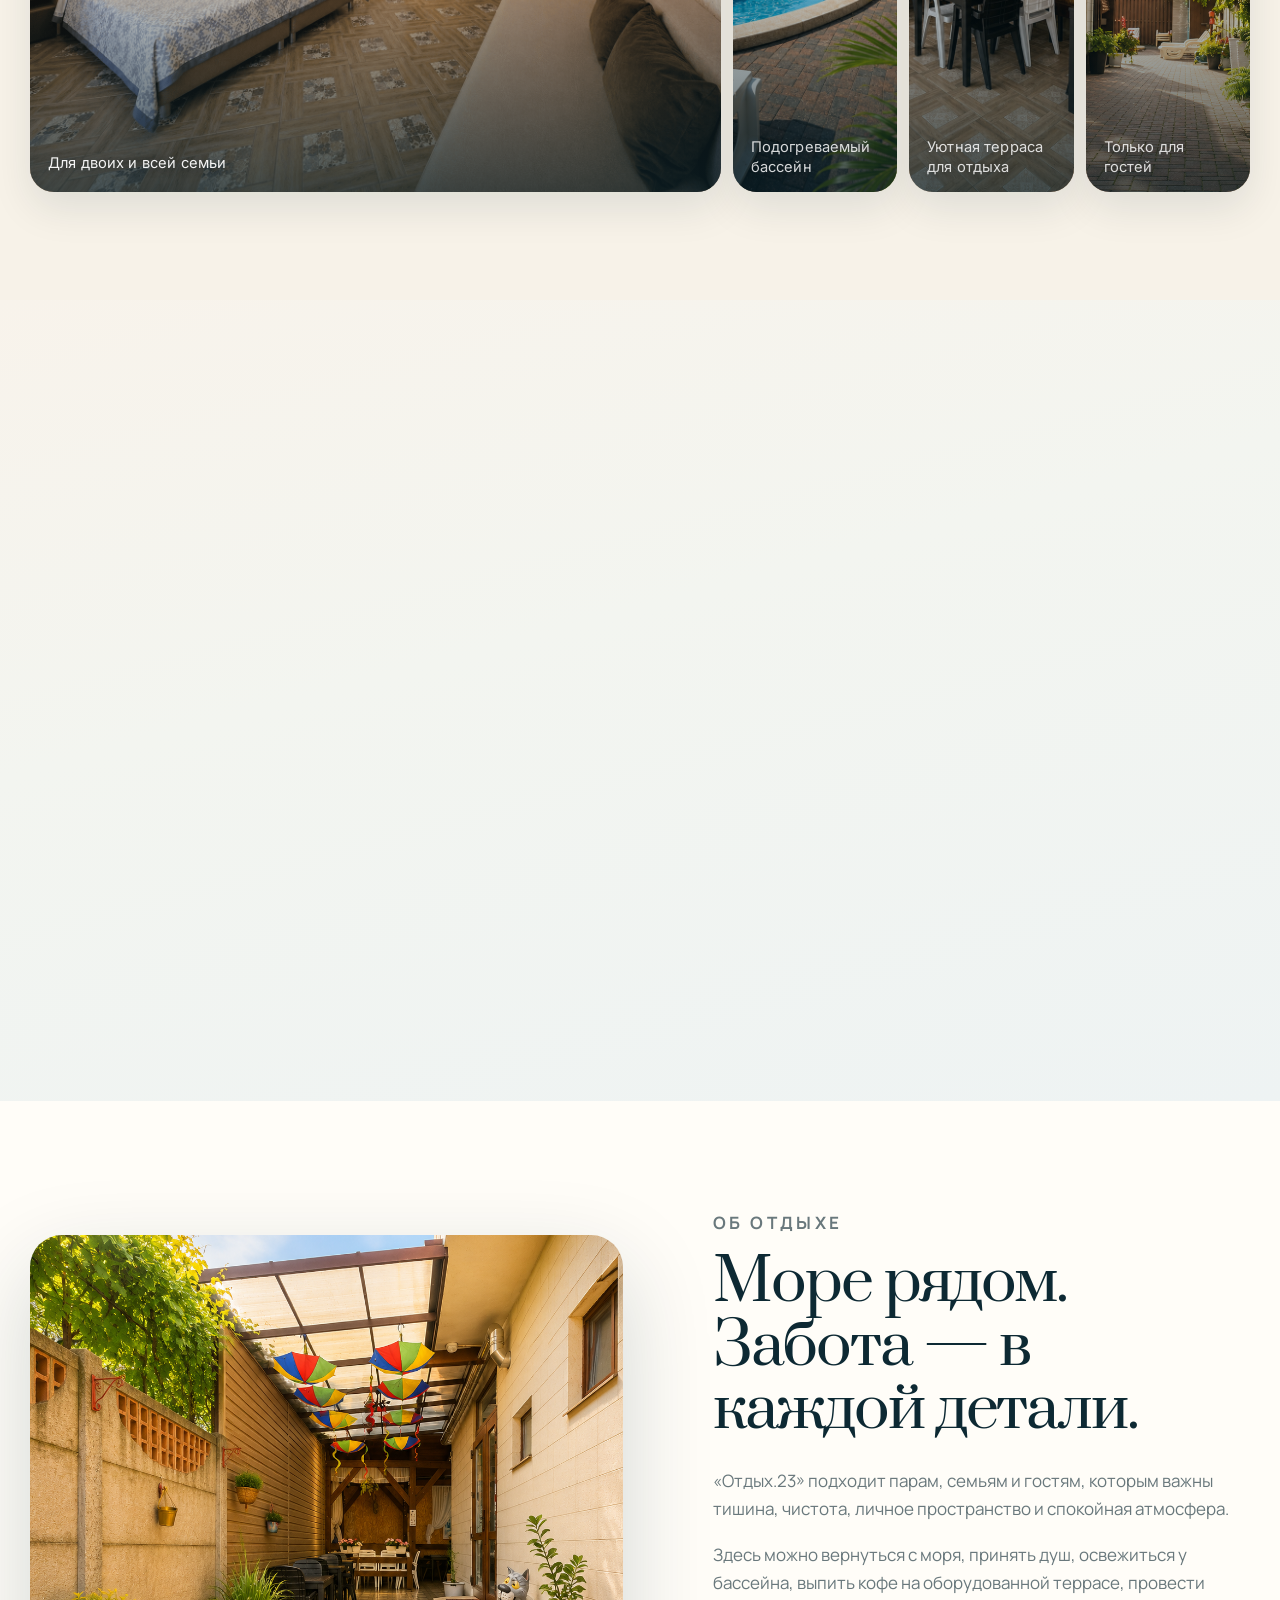
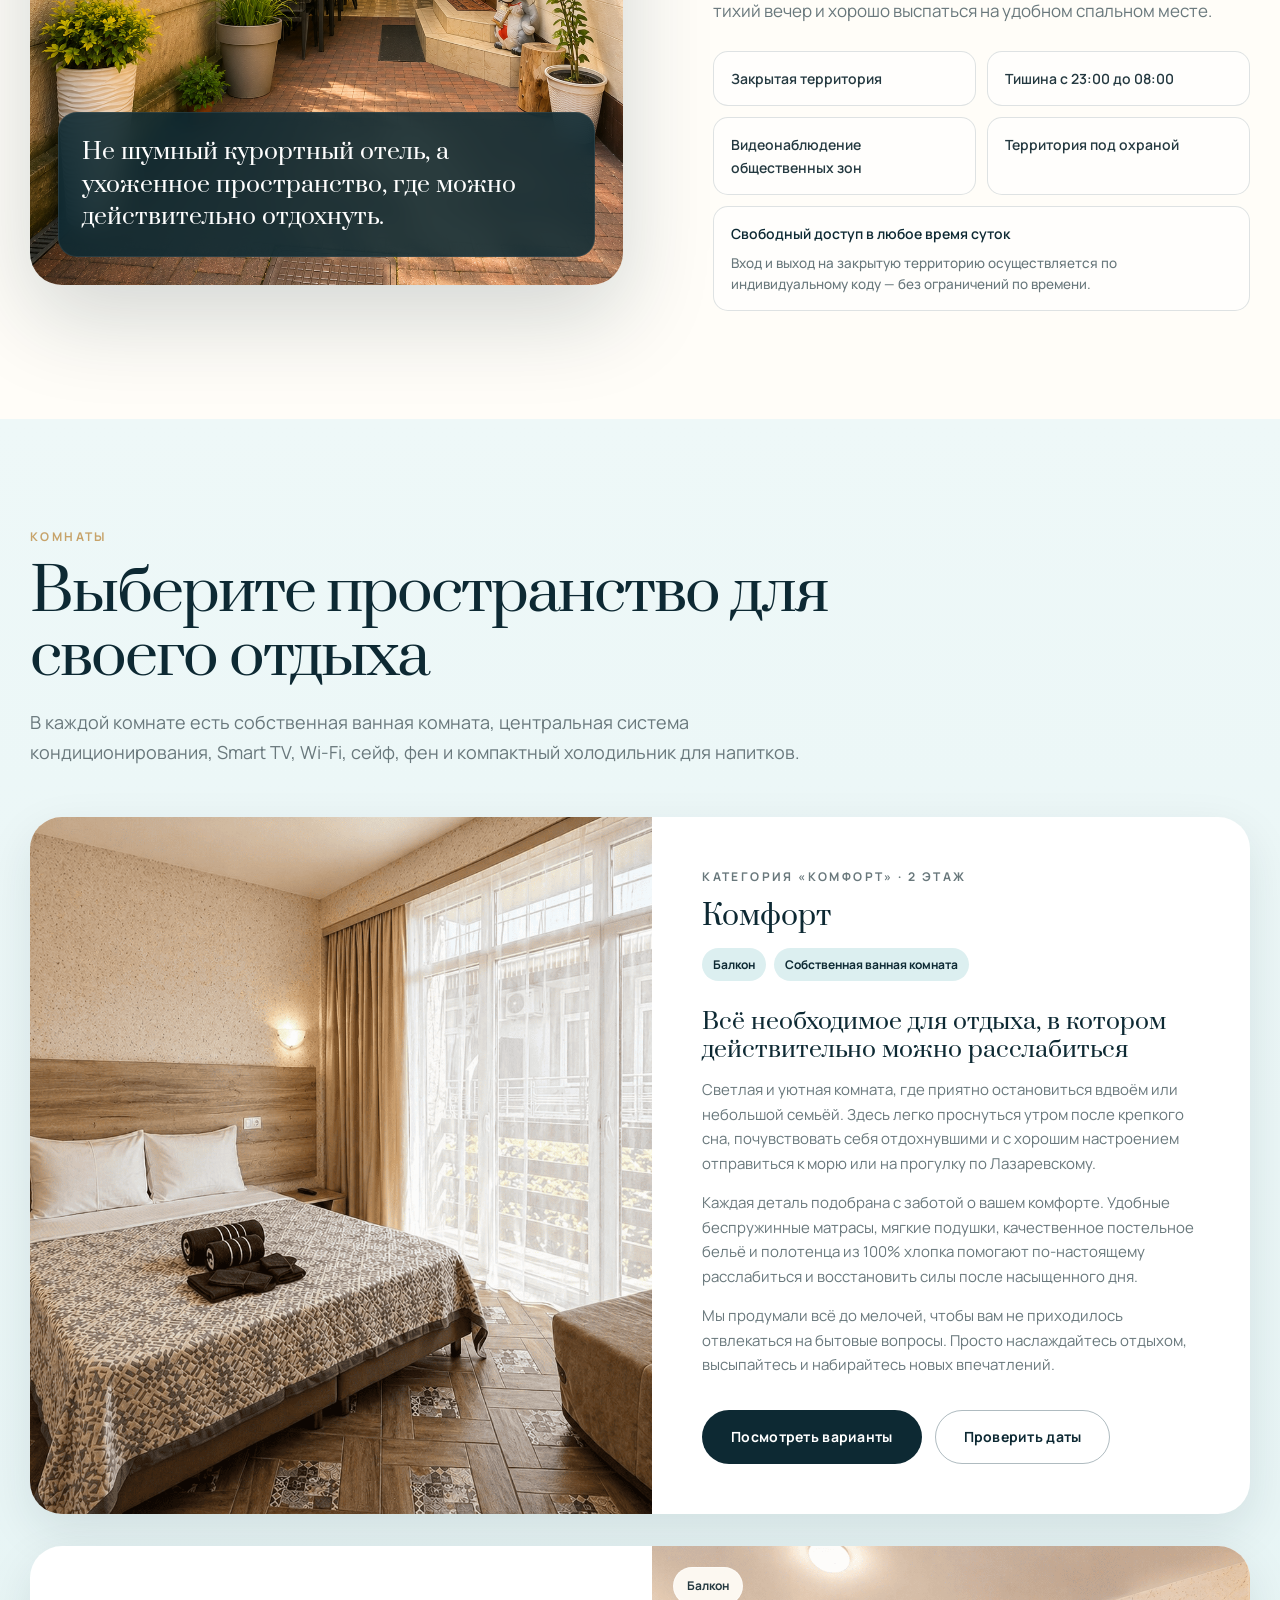
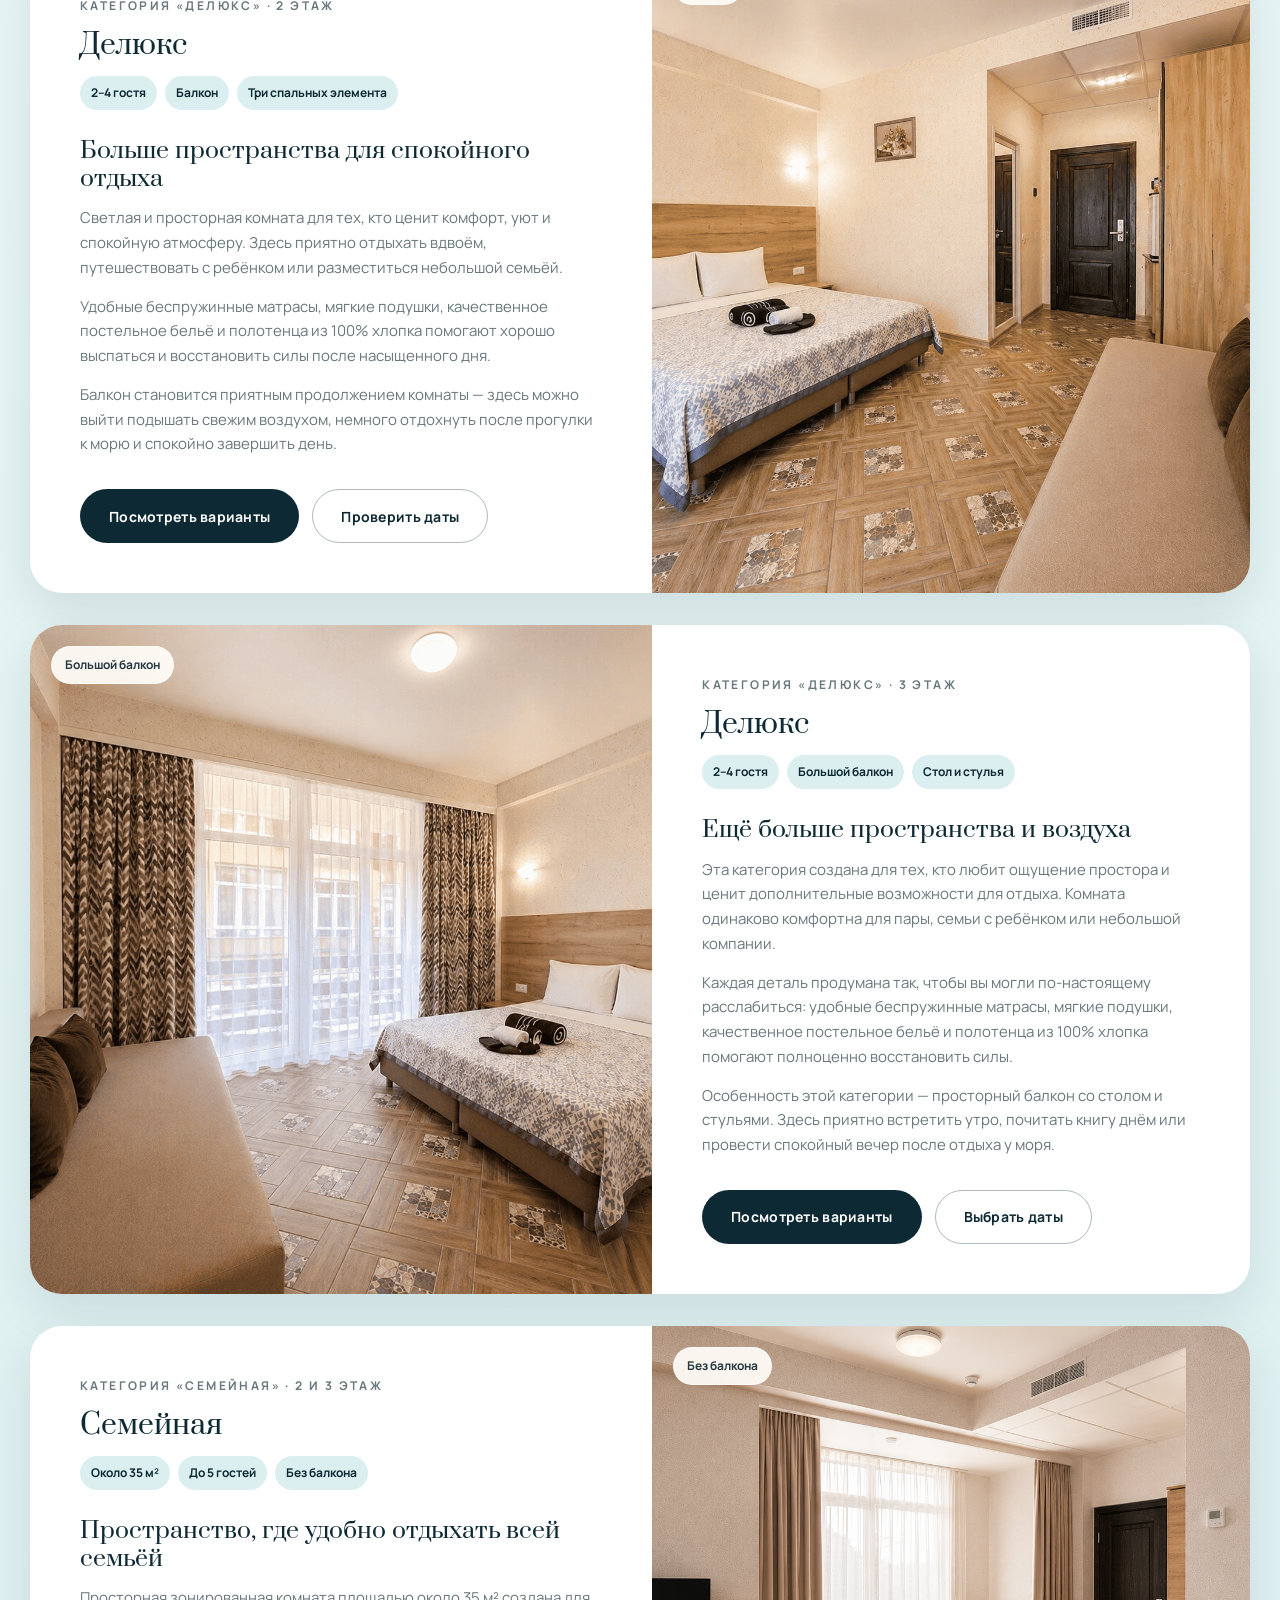
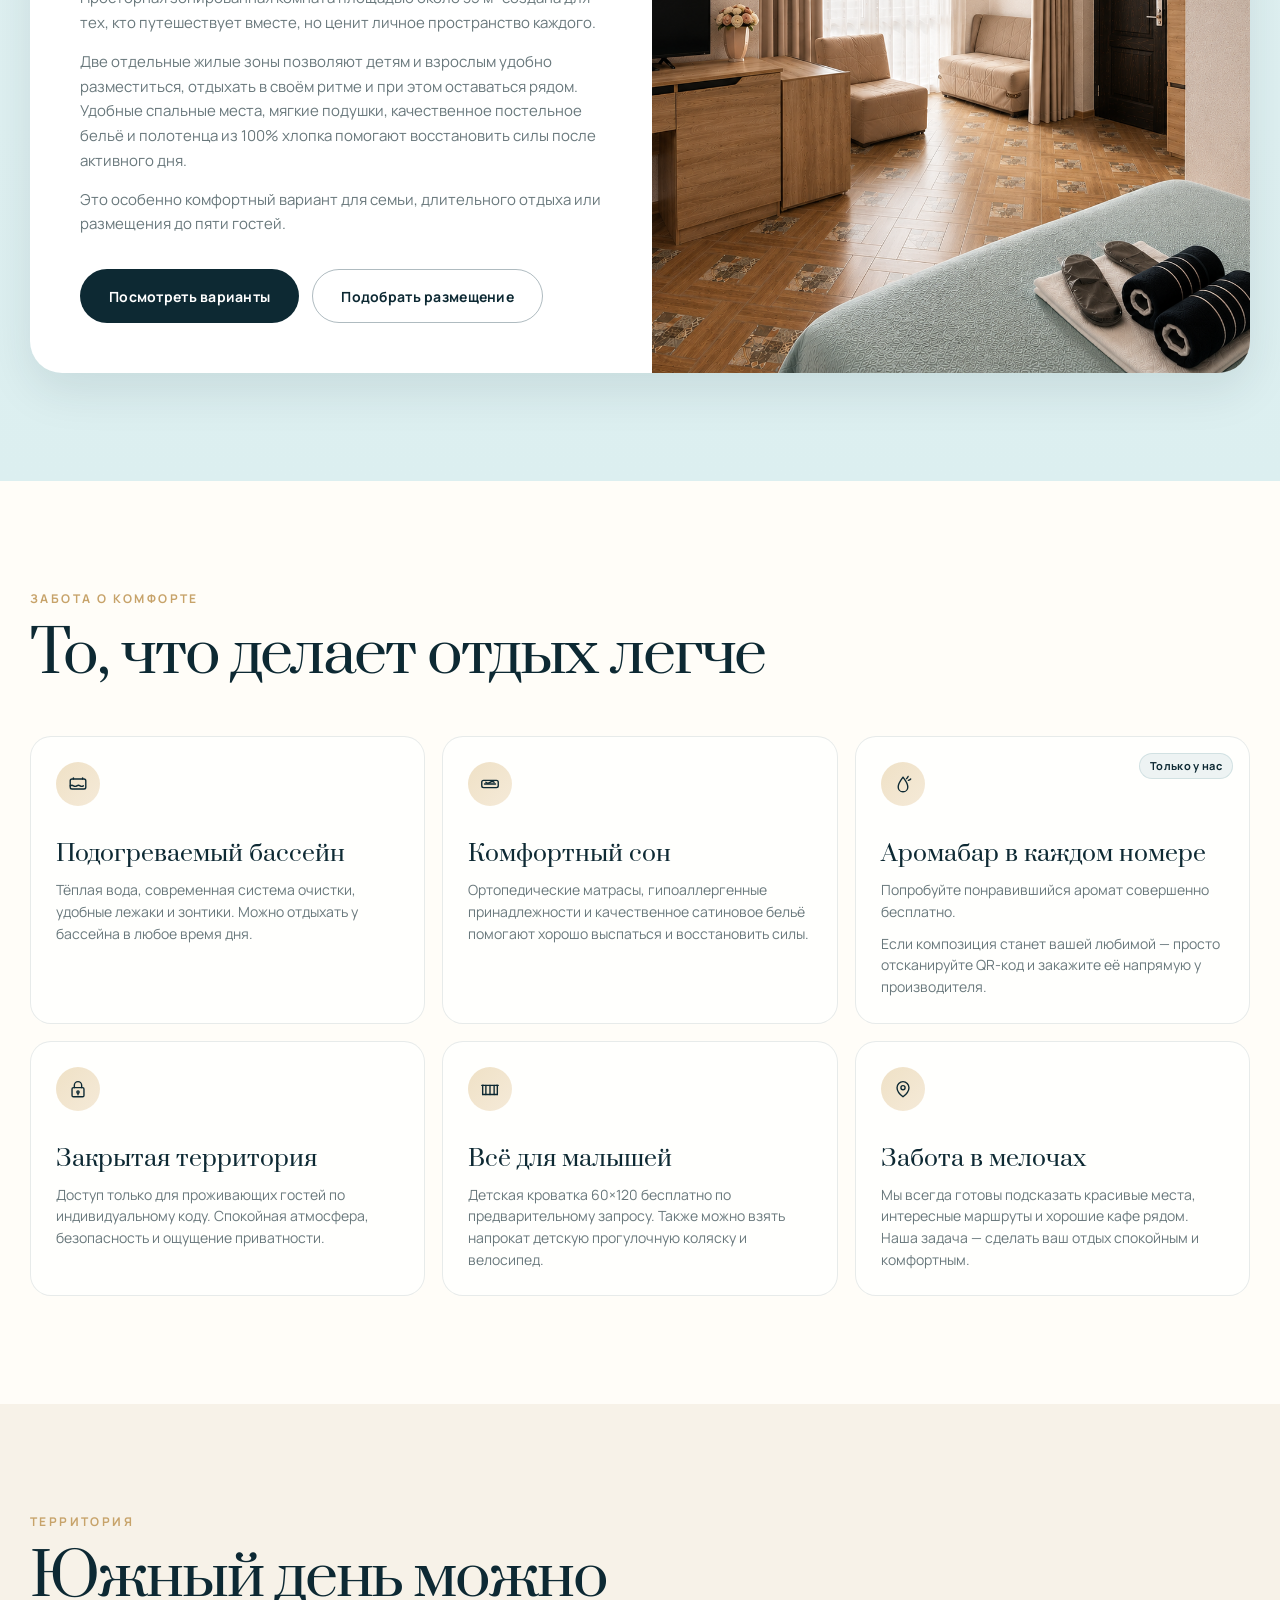
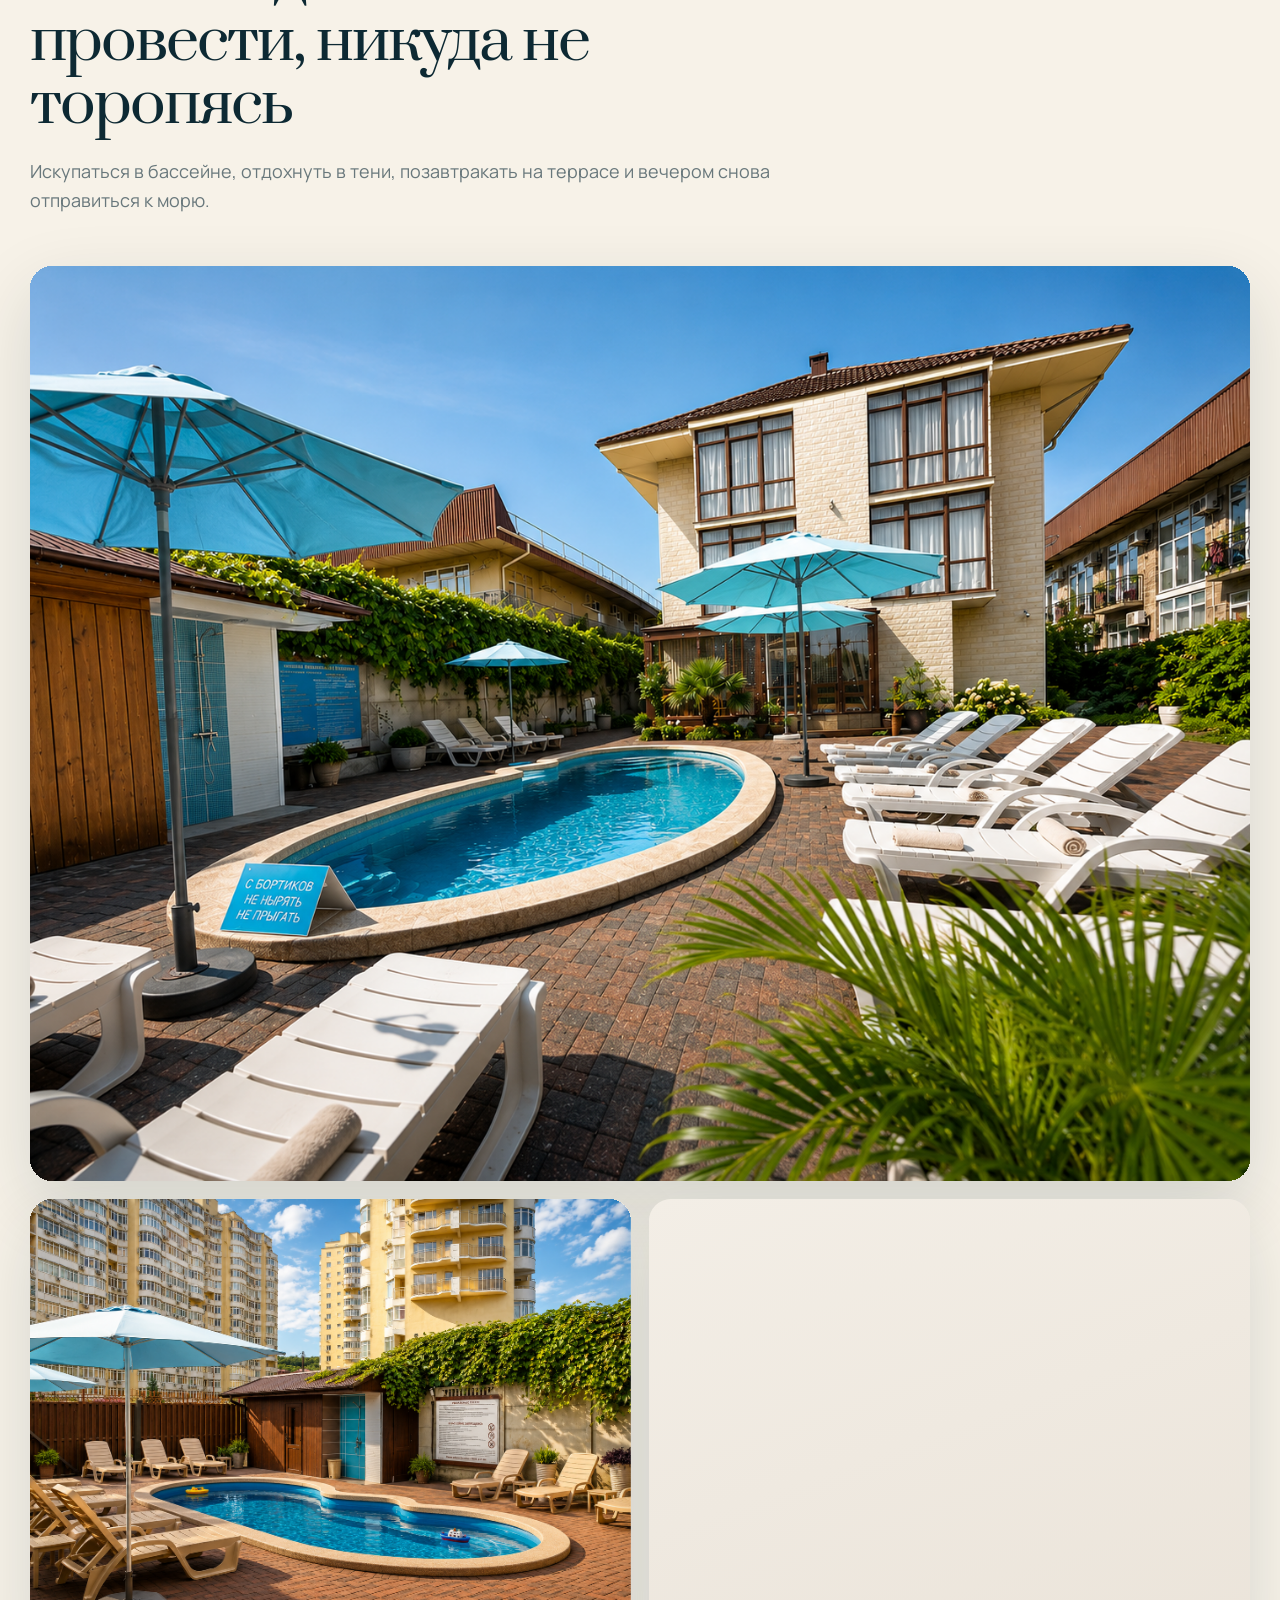
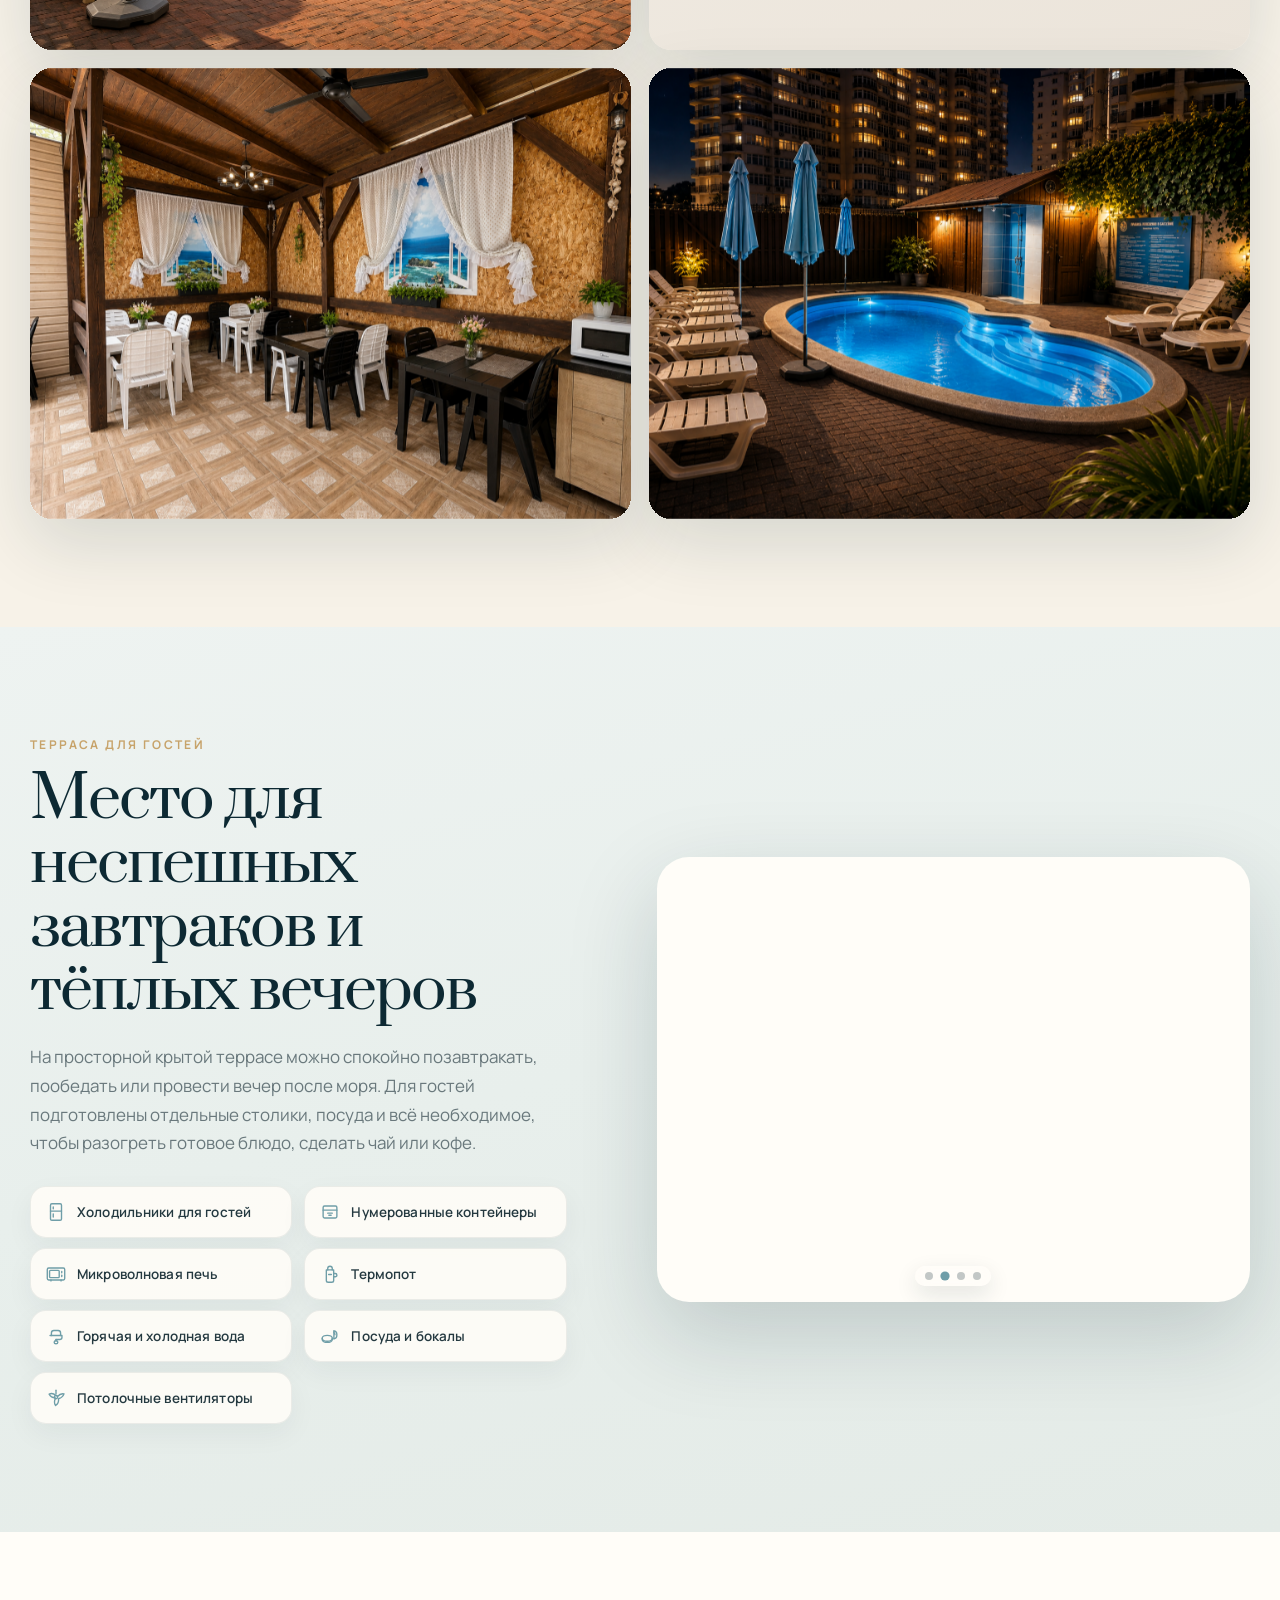
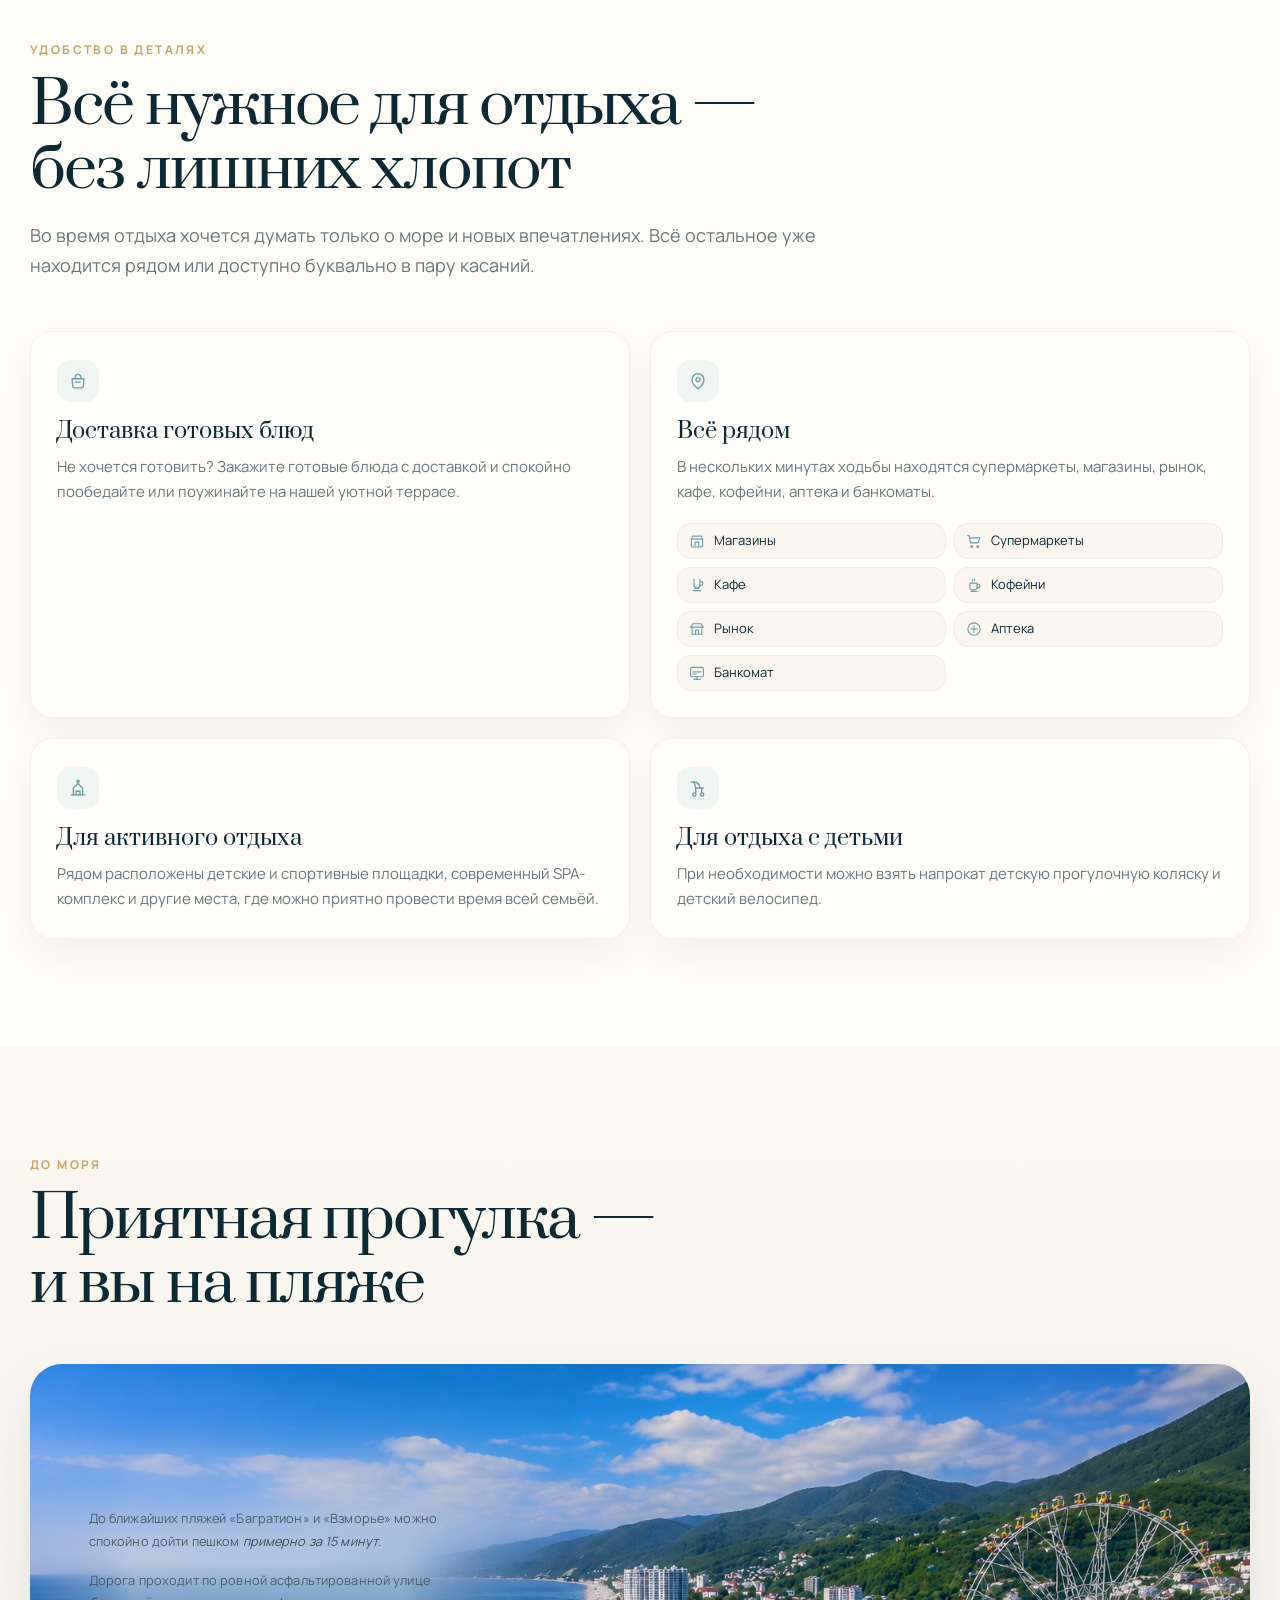
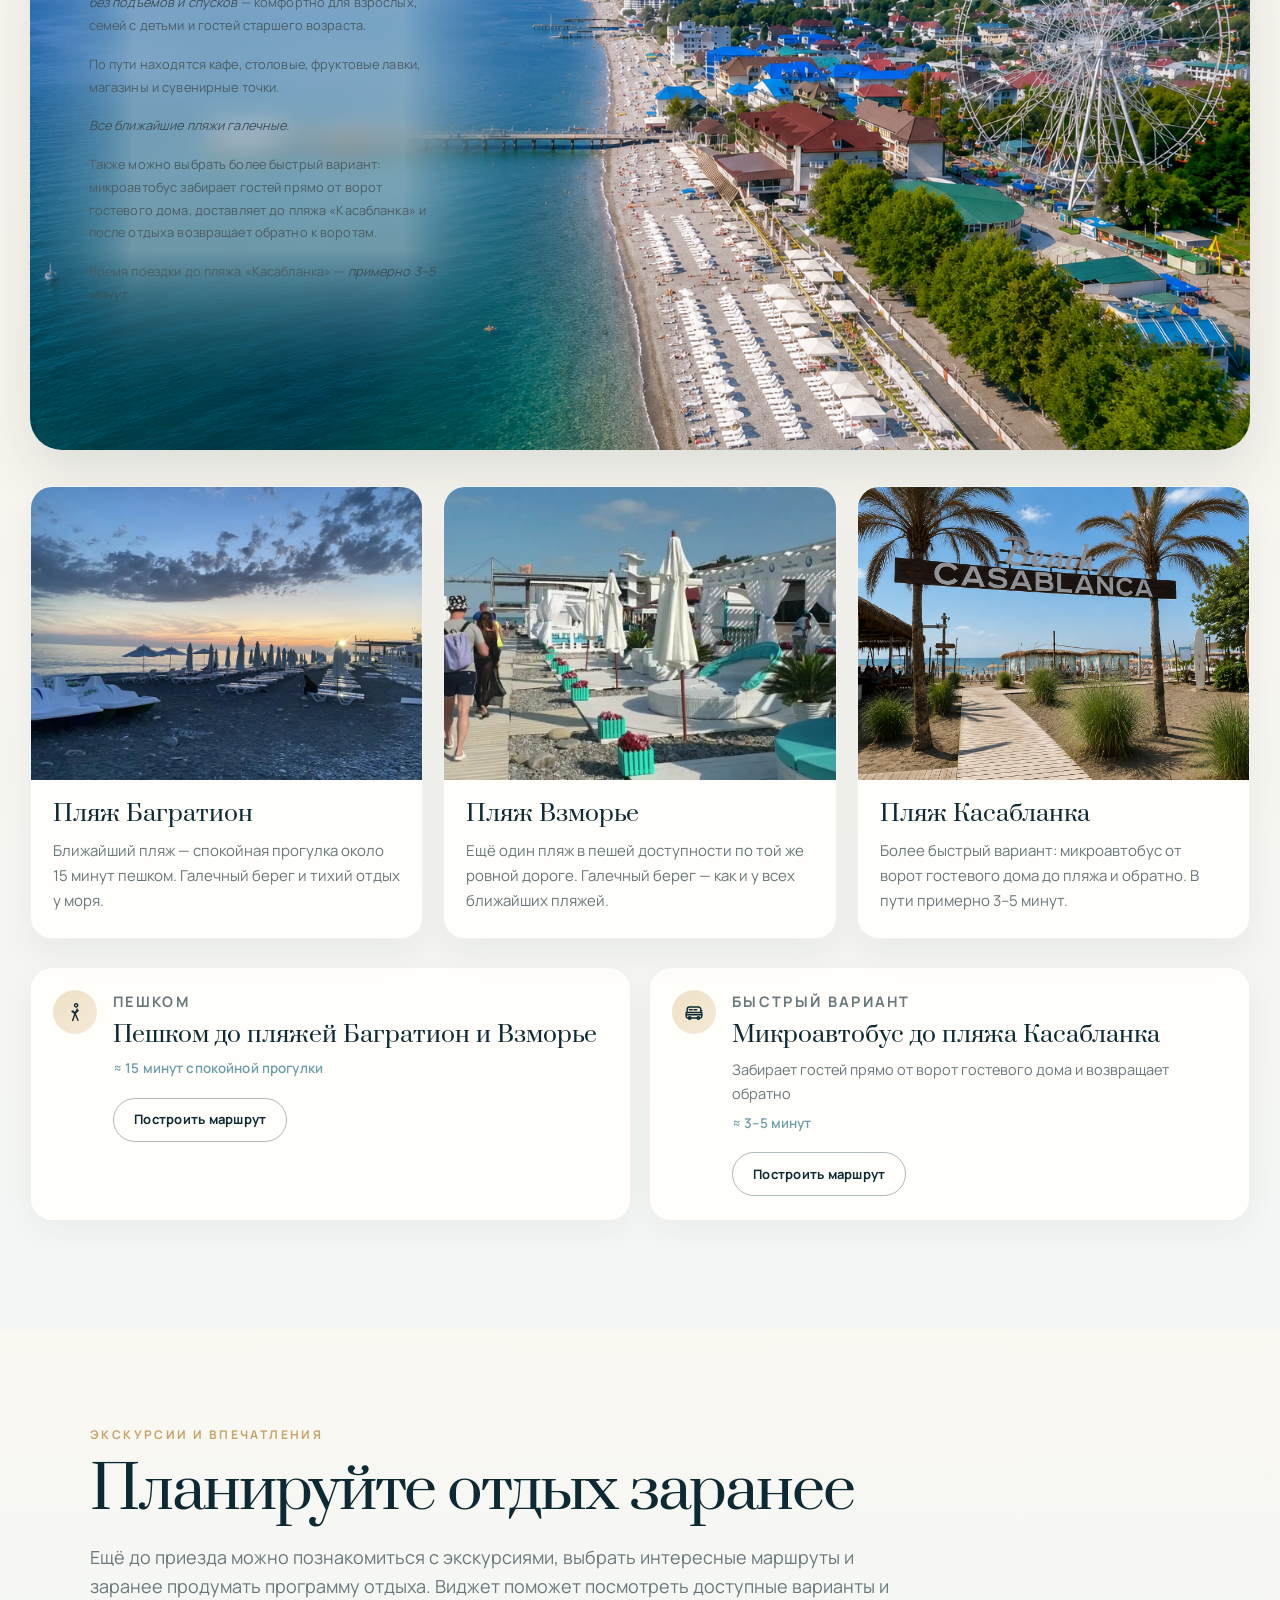
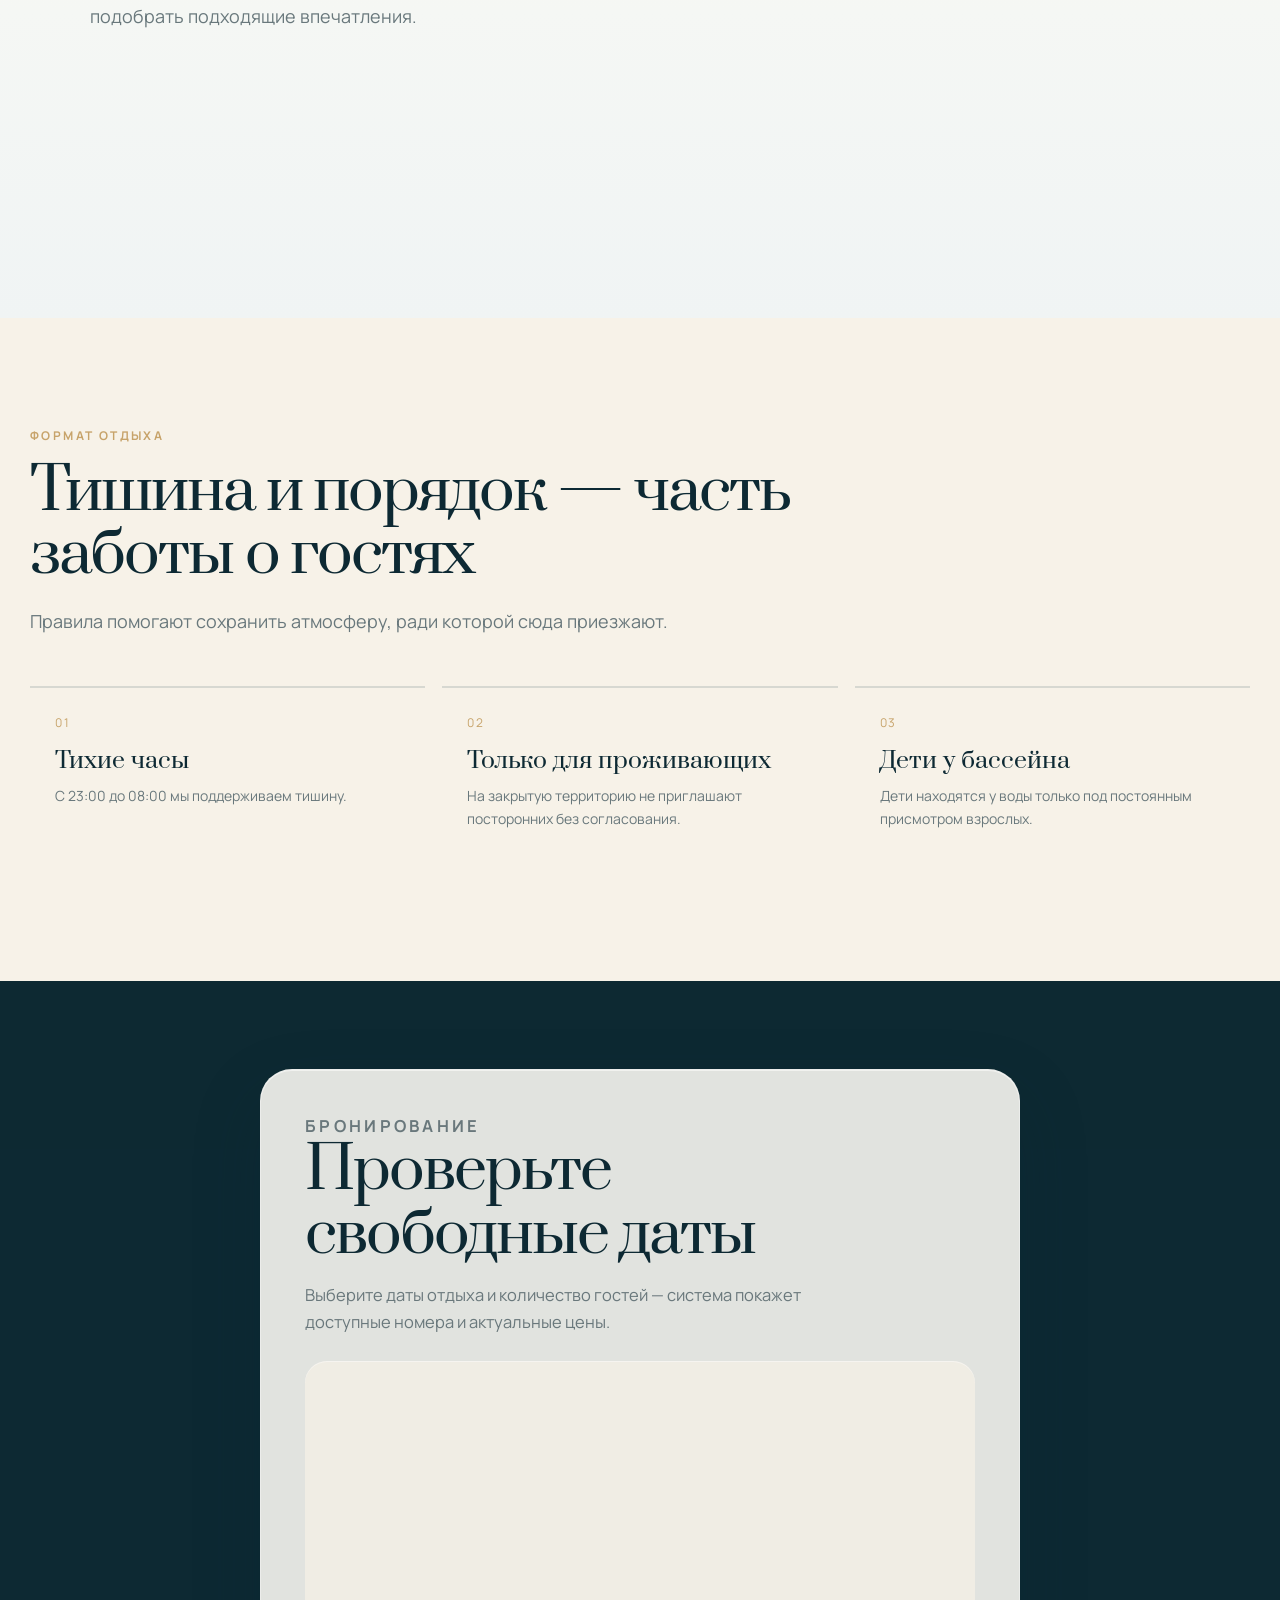
==== commit 82685775: "Finish website update" ====
--- a/index.html
+++ b/index.html
@@ -40,7 +40,7 @@
       <a href="#contacts">Контакты</a>
     </nav>
     <div class="actions">
-      <a class="phone" href="tel:+79183150031">+7 (918) 315-00-31</a>
+      <a class="phone" href="tel:+79183150031">8 (918) 31 500 31</a>
       <a class="btn solid small" href="#booking">Проверить даты</a>
     </div>
   </div>
@@ -174,65 +174,24 @@
 <section class="section" id="about">
   <div class="wrap story">
     <div class="story-photo reveal">
-      <img src="images/02-territory-pool.jpg" alt="Бассейн и территория гостевого дома Отдых.23" loading="lazy">
+      <img src="images/06_Бассейн/ChatGPT Image 5 авг. 2026 г., 16_47_56.png" alt="Ухоженная территория гостевого дома Отдых.23" loading="lazy">
       <div class="story-note">Не шумный курортный отель, а ухоженное пространство, где можно действительно отдохнуть.</div>
     </div>
     <div class="story-copy reveal">
       <p class="eyebrow">Об отдыхе</p>
       <h2>Море рядом. Забота — в каждой детали.</h2>
       <p>«Отдых.23» подходит парам, семьям и гостям, которым важны тишина, чистота, личное пространство и спокойная атмосфера.</p>
-      <p>Здесь можно вернуться с моря, принять душ, отдохнуть у бассейна, спокойно поужинать в оборудованной кухонной зоне и выспаться на качественном спальном месте.</p>
+      <p>Здесь можно вернуться с моря, принять душ, освежиться у бассейна, выпить кофе на оборудованной террасе, провести тихий вечер и хорошо выспаться на удобном спальном месте.</p>
       <div class="story-list">
         <div>Закрытая территория</div>
-        <div>Тишина с 23:00</div>
-        <div>Собственные санузлы</div>
-        <div>Сатиновое бельё</div>
-      </div>
-    </div>
-  </div>
-</section>
-
-<!-- ═══════════════════════════════════════════
-     СЦЕНАРИИ: три варианта размещения (клик → комнаты)
-     ═══════════════════════════════════════════ -->
-<section class="section ivory">
-  <div class="wrap">
-    <div class="head reveal">
-      <p class="eyebrow">Простой выбор</p>
-      <h2>Комната под ваш сценарий отдыха</h2>
-      <p>Не сухой каталог, а понятные варианты размещения, чтобы вы сразу увидели подходящий формат.</p>
-    </div>
-    <div class="cards">
-      <article class="scenario reveal reveal-delay-1" tabindex="0" data-scroll-to="#rooms" role="button" aria-label="Сценарий для двоих — перейти к комнатам">
-        <div class="idx">СЦЕНАРИЙ 01</div>
-        <h3>Для двоих</h3>
-        <p>Большая двуспальная кровать, собственная ванная комната и всё необходимое для спокойного отдыха.</p>
-        <ul>
-          <li>Большая двуспальная кровать</li>
-          <li>Компактный холодильник для напитков</li>
-          <li>Центральная система кондиционирования</li>
-        </ul>
-      </article>
-      <article class="scenario reveal reveal-delay-2" tabindex="0" data-scroll-to="#rooms" role="button" aria-label="Сценарий для 3–4 гостей — перейти к комнатам">
-        <div class="idx">СЦЕНАРИЙ 02</div>
-        <h3>Для 3–4 гостей</h3>
-        <p>В категории «Делюкс»: большая двуспальная кровать, диван 80×200 для третьего гостя и диван-кровать 145×200 для четвёртого.</p>
-        <ul>
-          <li>Удобно для семьи с детьми</li>
-          <li>Собственная ванная комната</li>
-          <li>Центральная система кондиционирования</li>
-        </ul>
-      </article>
-      <article class="scenario reveal reveal-delay-3" tabindex="0" data-scroll-to="#rooms" role="button" aria-label="Сценарий для 5 гостей — перейти к комнатам">
-        <div class="idx">СЦЕНАРИЙ 03</div>
-        <h3>Для 5 гостей</h3>
-        <p>Категория «Семейная»: большая двуспальная кровать, диван 140×200 и кресло-кровать 80×200 для пятого гостя.</p>
-        <ul>
-          <li>Около 35 м²</li>
-          <li>Зонированное пространство</li>
-          <li>Без балкона</li>
-        </ul>
-      </article>
+        <div>Тишина с 23:00 до 08:00</div>
+        <div>Видеонаблюдение общественных зон</div>
+        <div>Территория под охраной</div>
+        <div class="story-list__wide">
+          <strong>Свободный доступ в любое время суток</strong>
+          <p>Вход и выход на закрытую территорию осуществляется по индивидуальному коду — без ограничений по времени.</p>
+        </div>
+      </div>
     </div>
   </div>
 </section>
@@ -252,34 +211,46 @@
 </section>
 
 <!-- ═══════════════════════════════════════════
-     ПРЕИМУЩЕСТВА: бассейн, сон, территория, дети
-     ═══════════════════════════════════════════ -->
-<section class="section">
+     ПРЕИМУЩЕСТВА: бассейн, сон, аромабар, территория, дети, забота
+     ═══════════════════════════════════════════ -->
+<section class="section" aria-labelledby="benefits-title">
   <div class="wrap">
     <div class="head reveal">
       <p class="eyebrow">Забота о комфорте</p>
-      <h2>То, что делает отдых легче</h2>
+      <h2 id="benefits-title">То, что делает отдых легче</h2>
     </div>
     <div class="benefits">
       <article class="benefit reveal reveal-delay-1">
-        <div class="icon">≈</div>
-        <h3>Тёплый бассейн</h3>
-        <p>8×4 м, глубина 1,10–1,70 м, современная очистка, лежаки и зонтики.</p>
+        <div class="icon" data-otdyh-icon="pool" aria-hidden="true"></div>
+        <h3>Подогреваемый бассейн</h3>
+        <p>Тёплая вода, современная система очистки, удобные лежаки и зонтики. Можно отдыхать у бассейна в любое время дня.</p>
       </article>
       <article class="benefit reveal reveal-delay-2">
-        <div class="icon">◇</div>
-        <h3>Качественный сон</h3>
-        <p>Ортопедические матрасы, гипоаллергенные принадлежности и сатиновое бельё.</p>
+        <div class="icon" data-otdyh-icon="mattress" aria-hidden="true"></div>
+        <h3>Комфортный сон</h3>
+        <p>Ортопедические матрасы, гипоаллергенные принадлежности и качественное сатиновое бельё помогают хорошо выспаться и восстановить силы.</p>
       </article>
       <article class="benefit reveal reveal-delay-3">
-        <div class="icon">⌂</div>
+        <span class="benefit-badge">Только у нас</span>
+        <div class="icon" data-otdyh-icon="aroma" aria-hidden="true"></div>
+        <h3>Аромабар в каждом номере</h3>
+        <p>Попробуйте понравившийся аромат совершенно бесплатно.</p>
+        <p>Если композиция станет вашей любимой — просто отсканируйте QR-код и закажите её напрямую у производителя.</p>
+      </article>
+      <article class="benefit reveal">
+        <div class="icon" data-otdyh-icon="accessCode" aria-hidden="true"></div>
         <h3>Закрытая территория</h3>
-        <p>Вход по коду только для проживающих гостей. Курьеры остаются за воротами.</p>
-      </article>
-      <article class="benefit reveal">
-        <div class="icon">♡</div>
-        <h3>Для малышей</h3>
-        <p>Детская кроватка 60×120 бесплатно по предварительному запросу.</p>
+        <p>Доступ только для проживающих гостей по индивидуальному коду. Спокойная атмосфера, безопасность и ощущение приватности.</p>
+      </article>
+      <article class="benefit reveal reveal-delay-1">
+        <div class="icon" data-otdyh-icon="babyCot" aria-hidden="true"></div>
+        <h3>Всё для малышей</h3>
+        <p>Детская кроватка 60×120 бесплатно по предварительному запросу. Также можно взять напрокат детскую прогулочную коляску и велосипед.</p>
+      </article>
+      <article class="benefit reveal reveal-delay-2">
+        <div class="icon" data-otdyh-icon="nearbyPlaces" aria-hidden="true"></div>
+        <h3>Забота в мелочах</h3>
+        <p>Мы всегда готовы подсказать красивые места, интересные маршруты и хорошие кафе рядом. Наша задача — сделать ваш отдых спокойным и комфортным.</p>
       </article>
     </div>
   </div>
@@ -295,99 +266,277 @@
       <h2>Южный день можно провести, никуда не торопясь</h2>
       <p>Искупаться в бассейне, отдохнуть в тени, позавтракать на террасе и вечером снова отправиться к морю.</p>
     </div>
-    <div class="gallery reveal" id="gallery">
-      <button class="gallery-item large" type="button" data-src="images/07-pool-main.jpg" data-caption="Подогреваемый бассейн" aria-label="Открыть фото: подогреваемый бассейн">
-        <img src="images/07-pool-main.jpg" alt="Подогреваемый бассейн" loading="lazy">
-      </button>
-      <button class="gallery-item" type="button" data-src="images/08-pool-evening.jpg" data-caption="Бассейн вечером" aria-label="Открыть фото: бассейн вечером">
-        <img src="images/08-pool-evening.jpg" alt="Бассейн вечером" loading="lazy">
-      </button>
-      <button class="gallery-item" type="button" data-src="images/09-terrace.jpg" data-caption="Оборудованная кухонная зона" aria-label="Открыть фото: кухонная зона">
-        <img src="images/09-terrace.jpg" alt="Оборудованная кухонная зона" loading="lazy">
-      </button>
-      <button class="gallery-item" type="button" data-src="images/10-territory.jpg" data-caption="Территория гостевого дома" aria-label="Открыть фото: территория">
-        <img src="images/10-territory.jpg" alt="Территория" loading="lazy">
-      </button>
-      <button class="gallery-item" type="button" data-src="images/05-deluxe-3-balcony.jpg" data-caption="Большой балкон" aria-label="Открыть фото: большой балкон">
-        <img src="images/05-deluxe-3-balcony.jpg" alt="Большой балкон" loading="lazy">
-      </button>
-    </div>
-  </div>
-</section>
-
-<!-- ═══════════════════════════════════════════
-     КУХОННАЯ ЗОНА: тёмный блок с перечнем удобств
-     ═══════════════════════════════════════════ -->
-<section class="section dark">
-  <div class="wrap kitchen">
-    <div class="reveal">
-      <p class="eyebrow">Оборудованная кухонная зона</p>
-      <h2>Завтраки и лёгкие ужины на просторной террасе</h2>
-      <p>Здесь удобно разогреть готовое блюдо, сделать чай или кофе и спокойно поесть за отдельным столиком.</p>
-      <div class="k-list">
-        <div>Два холодильника</div>
-        <div>Личные нумерованные контейнеры</div>
-        <div>Микроволновая печь</div>
-        <div>Термопот</div>
-        <div>Горячая и холодная вода</div>
-        <div>Посуда и много бокалов</div>
-        <div>Потолочный вентилятор</div>
-        <div>Нумерованные шкафчики</div>
-      </div>
-    </div>
-    <div class="k-photo reveal">
-      <img src="images/09-terrace.jpg" alt="Оборудованная кухонная зона" loading="lazy">
-    </div>
-  </div>
-</section>
-
-<!-- ═══════════════════════════════════════════
-     УДОБСТВА РЯДОМ: экскурсии, доставка, прокат
-     ═══════════════════════════════════════════ -->
-<section class="section" id="nearby">
+    <div class="gallery" id="gallery">
+      <button class="gallery-item large reveal" type="button" data-src="images/06_Бассейн/00_ChatGPT Image 26 мая 2026 г., 23_09_32.png" data-caption="Территория гостевого дома" aria-label="Открыть фото: территория">
+        <img src="images/06_Бассейн/00_ChatGPT Image 26 мая 2026 г., 23_09_32.png" alt="Территория" loading="lazy" decoding="async">
+      </button>
+      <button class="gallery-item reveal reveal-delay-1" type="button" data-src="images/06_Бассейн/ChatGPT Image 24 мая 2026 г., 17_43_32.png" data-caption="Подогреваемый бассейн" aria-label="Открыть фото: подогреваемый бассейн">
+        <img src="images/06_Бассейн/ChatGPT Image 24 мая 2026 г., 17_43_32.png" alt="Подогреваемый бассейн" loading="lazy" decoding="async">
+      </button>
+      <button class="gallery-item gallery-item--path reveal reveal-delay-2" type="button" data-src="images/06_Бассейн/ChatGPT Image 5 авг. 2026 г., 16_22_48.png" data-caption="Территория гостевого дома" aria-label="Открыть фото: территория">
+        <img src="images/06_Бассейн/ChatGPT Image 5 авг. 2026 г., 16_22_48.png" alt="Территория" loading="lazy" decoding="async">
+      </button>
+      <button class="gallery-item reveal reveal-delay-3" type="button" data-src="images/08_Терраса/00_ChatGPT Image 26 мая 2026 г., 22_29_11.png" data-caption="Оборудованная кухонная зона" aria-label="Открыть фото: кухонная зона">
+        <img src="images/08_Терраса/00_ChatGPT Image 26 мая 2026 г., 22_29_11.png" alt="Оборудованная кухонная зона" loading="lazy" decoding="async">
+      </button>
+      <button class="gallery-item reveal" type="button" data-src="images/06_Бассейн/pool_evening_premium.webp" data-caption="Бассейн вечером" aria-label="Открыть фото: бассейн вечером">
+        <img src="images/06_Бассейн/pool_evening_premium.webp" alt="Бассейн вечером" loading="lazy" decoding="async">
+      </button>
+    </div>
+  </div>
+</section>
+
+<!-- ═══════════════════════════════════════════
+     ТЕРРАСА ДЛЯ ГОСТЕЙ
+     ═══════════════════════════════════════════ -->
+<section class="section terrace" aria-labelledby="terrace-title">
+  <div class="wrap terrace-grid">
+    <div class="terrace-copy reveal">
+      <p class="eyebrow">Терраса для гостей</p>
+      <h2 id="terrace-title">Место для неспешных завтраков и тёплых вечеров</h2>
+      <p>На просторной крытой террасе можно спокойно позавтракать, пообедать или провести вечер после моря. Для гостей подготовлены отдельные столики, посуда и всё необходимое, чтобы разогреть готовое блюдо, сделать чай или кофе.</p>
+    </div>
+    <ul class="terrace-amenities reveal reveal-delay-1">
+      <li class="terrace-amenity">
+        <span class="terrace-amenity__icon" data-otdyh-icon="miniFridge" aria-hidden="true"></span>
+        <span class="terrace-amenity__label">Холодильники для гостей</span>
+      </li>
+      <li class="terrace-amenity">
+        <span class="terrace-amenity__icon" data-otdyh-icon="numberedContainer" aria-hidden="true"></span>
+        <span class="terrace-amenity__label">Нумерованные контейнеры</span>
+      </li>
+      <li class="terrace-amenity">
+        <span class="terrace-amenity__icon" data-otdyh-icon="microwave" aria-hidden="true"></span>
+        <span class="terrace-amenity__label">Микроволновая печь</span>
+      </li>
+      <li class="terrace-amenity">
+        <span class="terrace-amenity__icon" data-otdyh-icon="thermopot" aria-hidden="true"></span>
+        <span class="terrace-amenity__label">Термопот</span>
+      </li>
+      <li class="terrace-amenity">
+        <span class="terrace-amenity__icon" data-otdyh-icon="hotColdWater" aria-hidden="true"></span>
+        <span class="terrace-amenity__label">Горячая и холодная вода</span>
+      </li>
+      <li class="terrace-amenity">
+        <span class="terrace-amenity__icon" data-otdyh-icon="dishes" aria-hidden="true"></span>
+        <span class="terrace-amenity__label">Посуда и бокалы</span>
+      </li>
+      <li class="terrace-amenity">
+        <span class="terrace-amenity__icon" data-otdyh-icon="ceilingFan" aria-hidden="true"></span>
+        <span class="terrace-amenity__label">Потолочные вентиляторы</span>
+      </li>
+    </ul>
+    <div class="terrace-photo terrace-slider reveal reveal-delay-2" id="terraceSlider">
+      <div class="terrace-slider__viewport" aria-roledescription="carousel" aria-label="Фотографии террасы для гостей">
+        <img class="terrace-slider__slide is-active" src="images/08_Терраса/ChatGPT Image 26 мая 2026 г., 22_51_55.png" alt="Столики на крытой террасе" decoding="async" fetchpriority="high">
+        <img class="terrace-slider__slide" src="images/08_Терраса/ChatGPT Image 26 мая 2026 г., 22_56_31.png" alt="Зона с посудой и водой на террасе" loading="lazy" decoding="async">
+        <img class="terrace-slider__slide" src="images/08_Терраса/ChatGPT Image 26 мая 2026 г., 23_23_50.png" alt="Холодильники и удобства на террасе" loading="lazy" decoding="async">
+        <img class="terrace-slider__slide" src="images/08_Терраса/00_ChatGPT Image 26 мая 2026 г., 22_29_11.png" alt="Крытая терраса для гостей" loading="lazy" decoding="async">
+      </div>
+      <div class="terrace-slider__dots" role="tablist" aria-label="Выбор фотографии">
+        <button type="button" class="terrace-slider__dot is-active" aria-label="Показать фото 1" aria-current="true"></button>
+        <button type="button" class="terrace-slider__dot" aria-label="Показать фото 2" aria-current="false"></button>
+        <button type="button" class="terrace-slider__dot" aria-label="Показать фото 3" aria-current="false"></button>
+        <button type="button" class="terrace-slider__dot" aria-label="Показать фото 4" aria-current="false"></button>
+      </div>
+    </div>
+  </div>
+</section>
+
+<!-- ═══════════════════════════════════════════
+     УДОБСТВО В ДЕТАЛЯХ: сервисы рядом
+     ═══════════════════════════════════════════ -->
+<section class="section" id="nearby" aria-labelledby="nearby-title">
   <div class="wrap">
     <div class="head reveal">
-      <p class="eyebrow">Всё необходимое уже рядом</p>
-      <h2>Меньше забот. Больше времени на отдых.</h2>
-      <p>Часть бытовых и организационных вопросов можно решить прямо на месте.</p>
+      <p class="eyebrow">Удобство в деталях</p>
+      <h2 id="nearby-title">Всё нужное для отдыха — без лишних хлопот</h2>
+      <p>Во время отдыха хочется думать только о море и новых впечатлениях. Всё остальное уже находится рядом или доступно буквально в пару касаний.</p>
     </div>
     <div class="conveniences">
       <article class="conv reveal reveal-delay-1">
-        <div class="num">01</div>
-        <div><h3>Экскурсии по QR-коду</h3><p>Маршруты можно выбрать и оплатить онлайн.</p></div>
+        <span class="conv__icon" data-otdyh-icon="foodDelivery" aria-hidden="true"></span>
+        <h3>Доставка готовых блюд</h3>
+        <p>Не хочется готовить? Закажите готовые блюда с доставкой и спокойно пообедайте или поужинайте на нашей уютной террасе.</p>
       </article>
       <article class="conv reveal reveal-delay-2">
-        <div class="num">02</div>
-        <div><h3>Доставка готовых блюд</h3><p>Заказ из проверенной кулинарии можно получить у входа.</p></div>
+        <span class="conv__icon" data-otdyh-icon="nearbyPlaces" aria-hidden="true"></span>
+        <h3>Всё рядом</h3>
+        <p>В нескольких минутах ходьбы находятся супермаркеты, магазины, рынок, кафе, кофейни, аптека и банкоматы.</p>
+        <ul class="conv-places">
+          <li class="conv-place">
+            <span class="conv-place__icon" data-otdyh-icon="shop" aria-hidden="true"></span>
+            <span class="conv-place__label">Магазины</span>
+          </li>
+          <li class="conv-place">
+            <span class="conv-place__icon" data-otdyh-icon="supermarket" aria-hidden="true"></span>
+            <span class="conv-place__label">Супермаркеты</span>
+          </li>
+          <li class="conv-place">
+            <span class="conv-place__icon" data-otdyh-icon="cafe" aria-hidden="true"></span>
+            <span class="conv-place__label">Кафе</span>
+          </li>
+          <li class="conv-place">
+            <span class="conv-place__icon" data-otdyh-icon="coffee" aria-hidden="true"></span>
+            <span class="conv-place__label">Кофейни</span>
+          </li>
+          <li class="conv-place">
+            <span class="conv-place__icon" data-otdyh-icon="market" aria-hidden="true"></span>
+            <span class="conv-place__label">Рынок</span>
+          </li>
+          <li class="conv-place">
+            <span class="conv-place__icon" data-otdyh-icon="pharmacy" aria-hidden="true"></span>
+            <span class="conv-place__label">Аптека</span>
+          </li>
+          <li class="conv-place">
+            <span class="conv-place__icon" data-otdyh-icon="atm" aria-hidden="true"></span>
+            <span class="conv-place__label">Банкомат</span>
+          </li>
+        </ul>
       </article>
       <article class="conv reveal reveal-delay-3">
-        <div class="num">03</div>
-        <div><h3>Детские вещи напрокат</h3><p>Коляска, велосипед с ручкой и самокаты. Наличие уточняется при бронировании.</p></div>
+        <span class="conv__icon" data-otdyh-icon="activeLeisure" aria-hidden="true"></span>
+        <h3>Для активного отдыха</h3>
+        <p>Рядом расположены детские и спортивные площадки, современный SPA-комплекс и другие места, где можно приятно провести время всей семьёй.</p>
       </article>
       <article class="conv reveal">
-        <div class="num">04</div>
-        <div><h3>Личные места хранения</h3><p>Собственные нумерованные контейнеры в холодильнике и шкафчике.</p></div>
-      </article>
-    </div>
-  </div>
-</section>
-
-<!-- ═══════════════════════════════════════════
-     ДОРОГА К МОРЮ: фоновое фото + чипы
-     ═══════════════════════════════════════════ -->
-<section class="route" id="sea">
+        <span class="conv__icon" data-otdyh-icon="stroller" aria-hidden="true"></span>
+        <h3>Для отдыха с детьми</h3>
+        <p>При необходимости можно взять напрокат детскую прогулочную коляску и детский велосипед.</p>
+      </article>
+    </div>
+  </div>
+</section>
+
+<!-- ═══════════════════════════════════════════
+     ДОРОГА К МОРЮ: прогулка и пляжи
+     ═══════════════════════════════════════════ -->
+<section class="section to-sea" id="sea" aria-labelledby="to-sea-title">
   <div class="wrap">
-    <div class="route-copy reveal">
-      <p class="eyebrow">Дорога к морю</p>
-      <h2>Приятная прогулка — и вы на пляже</h2>
-      <p>Около 15 минут по ровной асфальтированной дороге без подъёмов и спусков. По пути — кафе, столовые, фруктовые лавки, магазины и сувениры.</p>
-      <p>Также каждые 30 минут ходит маршрутный микроавтобус. Поездка занимает примерно 3–5 минут.</p>
-      <div class="chips">
-        <span>Ровная дорога</span>
-        <span>Без подъёмов</span>
-        <span>Кафе и магазины</span>
-        <span>Галечный пляж</span>
-      </div>
+    <div class="head to-sea__head reveal">
+      <p class="eyebrow">До моря</p>
+      <h2 id="to-sea-title">Приятная прогулка —<br>и вы на пляже</h2>
+    </div>
+
+    <figure class="to-sea__visual reveal">
+      <img
+        src="images/10_До_моря/nearby_lazarevskoe_beach_view.jpg"
+        alt="Панорамный вид на море и берег в Лазаревском"
+        loading="lazy"
+        decoding="async"
+        width="1536"
+        height="1024"
+      >
+      <figcaption class="to-sea__caption">
+        <p>До ближайших пляжей «Багратион» и «Взморье» можно спокойно дойти пешком <em>примерно за 15 минут</em>.</p>
+        <p>Дорога проходит по ровной асфальтированной улице <em>без подъёмов и спусков</em> — комфортно для взрослых, семей с детьми и гостей старшего возраста.</p>
+        <p>По пути находятся кафе, столовые, фруктовые лавки, магазины и сувенирные точки.</p>
+        <p><em>Все ближайшие пляжи галечные.</em></p>
+        <p>Также можно выбрать более быстрый вариант: микроавтобус забирает гостей прямо от ворот гостевого дома, доставляет до пляжа «Касабланка» и после отдыха возвращает обратно к воротам.</p>
+        <p>Время поездки до пляжа «Касабланка» — <em>примерно 3–5 минут</em>.</p>
+      </figcaption>
+    </figure>
+
+    <div class="to-sea__beaches">
+      <article class="to-sea__beach reveal reveal-delay-1">
+        <div class="to-sea__beach-photo">
+          <img
+            src="images/10_До_моря/10_beach_bagration.jpg"
+            alt="Пляж Багратион в Лазаревском"
+            loading="lazy"
+            decoding="async"
+            width="1920"
+            height="1440"
+          >
+        </div>
+        <div class="to-sea__beach-body">
+          <h3>Пляж Багратион</h3>
+          <p>Ближайший пляж — спокойная прогулка около 15 минут пешком. Галечный берег и тихий отдых у моря.</p>
+        </div>
+      </article>
+
+      <article class="to-sea__beach reveal reveal-delay-2">
+        <div class="to-sea__beach-photo">
+          <img
+            src="images/10_До_моря/beach_vzmore.jpg"
+            alt="Пляж Взморье в Лазаревском"
+            loading="lazy"
+            decoding="async"
+            width="1920"
+            height="1280"
+          >
+        </div>
+        <div class="to-sea__beach-body">
+          <h3>Пляж Взморье</h3>
+          <p>Ещё один пляж в пешей доступности по той же ровной дороге. Галечный берег — как и у всех ближайших пляжей.</p>
+        </div>
+      </article>
+
+      <article class="to-sea__beach reveal reveal-delay-3">
+        <div class="to-sea__beach-photo">
+          <img
+            src="images/10_До_моря/10_beach_casablanca.jpg"
+            alt="Пляж Касабланка в Лазаревском"
+            loading="lazy"
+            decoding="async"
+            width="1536"
+            height="1024"
+          >
+        </div>
+        <div class="to-sea__beach-body">
+          <h3>Пляж Касабланка</h3>
+          <p>Более быстрый вариант: микроавтобус от ворот гостевого дома до пляжа и обратно. В пути примерно 3–5 минут.</p>
+        </div>
+      </article>
+    </div>
+
+    <div class="to-sea__routes">
+      <article class="to-sea__route reveal reveal-delay-1">
+        <div class="to-sea__route-icon" data-otdyh-icon="walk" aria-hidden="true"></div>
+        <div class="to-sea__route-body">
+          <p class="to-sea__route-label">Пешком</p>
+          <h3>Пешком до пляжей Багратион и Взморье</h3>
+          <p class="to-sea__route-meta">≈ 15 минут спокойной прогулки</p>
+          <a
+            class="btn outline"
+            href="https://yandex.ru/maps/239/sochi/?ll=39.335499%2C43.903955&mode=routes&rtext=43.907908%2C39.339235~43.900002%2C39.331784&rtt=pd&ruri=ymapsbm1%3A%2F%2Forg%3Foid%3D232332527627~ymapsbm1%3A%2F%2Forg%3Foid%3D119105539223&utm_source=share&z=16.4"
+            target="_blank"
+            rel="noopener noreferrer"
+          >Построить маршрут</a>
+        </div>
+      </article>
+
+      <article class="to-sea__route reveal reveal-delay-2">
+        <div class="to-sea__route-icon" data-otdyh-icon="minibus" aria-hidden="true"></div>
+        <div class="to-sea__route-body">
+          <p class="to-sea__route-label">Быстрый вариант</p>
+          <h3>Микроавтобус до пляжа Касабланка</h3>
+          <p>Забирает гостей прямо от ворот гостевого дома и возвращает обратно</p>
+          <p class="to-sea__route-meta">≈ 3–5 минут</p>
+          <a
+            class="btn outline"
+            href="https://yandex.ru/maps/239/sochi/?ll=39.343313%2C43.902102&mode=routes&rtext=43.907908%2C39.339235~43.896216%2C39.346997&rtt=auto&ruri=ymapsbm1%3A%2F%2Forg%3Foid%3D232332527627~ymapsbm1%3A%2F%2Forg%3Foid%3D68181595947&utm_source=share&z=15.82"
+            target="_blank"
+            rel="noopener noreferrer"
+          >Построить маршрут</a>
+        </div>
+      </article>
+    </div>
+  </div>
+</section>
+
+<!-- ═══════════════════════════════════════════
+     ЭКСКУРСИИ: виджет Gosha Travel
+     ═══════════════════════════════════════════ -->
+<section class="section excursions" id="excursions" aria-labelledby="excursions-title">
+  <div class="wrap excursions-wrap">
+    <div class="head reveal">
+      <p class="eyebrow">Экскурсии и впечатления</p>
+      <h2 id="excursions-title">Планируйте отдых заранее</h2>
+      <p>Ещё до приезда можно познакомиться с экскурсиями, выбрать интересные маршруты и заранее продумать программу отдыха. Виджет поможет посмотреть доступные варианты и подобрать подходящие впечатления.</p>
+    </div>
+    <div class="excursions-widget reveal">
+<!-- /gosha.travel widget --> <iframe src="https://w.gosha.travel/?uid=osGxVe9knjRmxZmQ" style="width: 100%; border: none; border-radius: 30px; overflow: hidden;" id="gosha-widget" ></iframe> <a href="https://gosha.travel/" style="display: none;">курортный помощник Гоша</a> <script type="text/javascript"> (function () { function handleMessage(event) { if (event.origin === "https://w.gosha.travel") { const iframe = document.getElementById("gosha-widget"); if (iframe && event.data) { iframe.style.height = (+event.data + 20) + "px"; } } } window.addEventListener("message", handleMessage); window.addEventListener("beforeunload", function () { window.removeEventListener("message", handleMessage); }); })(); </script> <!-- /gosha.travel widget -->
     </div>
   </div>
 </section>
@@ -417,81 +566,97 @@
 </section>
 
 <!-- ═══════════════════════════════════════════
-     БРОНИРОВАНИЕ: виджет BookingLite + мессенджеры
-     ═══════════════════════════════════════════ -->
-<section class="section ivory" id="booking">
-  <div class="wrap">
-    <div class="booking">
-      <div class="book-grid">
-        <div class="book-intro reveal">
-          <p class="eyebrow">Бронирование</p>
-          <h2>Проверьте свободные даты</h2>
-          <p>Заезд — с 15:00. Выезд — до 12:00. Выберите даты и количество гостей — система покажет доступные номера и цены.</p>
-          <div class="messengers">
-            <a class="btn solid" href="https://wa.me/79183150031" target="_blank" rel="noopener noreferrer">WhatsApp</a>
-            <a class="btn outline" href="https://t.me/otdyh23" target="_blank" rel="noopener noreferrer">Telegram</a>
-            <a class="btn outline" href="https://max.ru/id010505811832_bot" target="_blank" rel="noopener noreferrer">MAX</a>
-          </div>
-        </div>
-        <div class="reveal reveal-delay-1">
-          <!-- Виджет поиска и бронирования BookingLite (на всю ширину: даты + кнопка «Поиск») -->
-          <div class="widget-wrap">
-            <div id="search-widget"></div>
-            <p class="widget-loading" id="widgetLoading">Загрузка формы бронирования…</p>
-          </div>
-          <script>
-          /* Настройки и подключение виджета BookingLite */
-          var widgetOptions = {
-            token: 'CD19E30752078F00E67F9690C679E177',
-            target: 'search-widget'
-          };
-          (function () {
-            var MIN_IFRAME_H = 340;
-            function fitBookingIframe() {
-              var box = document.getElementById('search-widget');
-              if (!box) return;
-              var frame = box.querySelector('iframe');
-              if (!frame) return;
-              var loader = document.getElementById('widgetLoading');
-              if (loader) loader.style.display = 'none';
-              var current = parseInt(frame.style.height || frame.getAttribute('height') || '0', 10);
-              if (!current || current < MIN_IFRAME_H) {
-                frame.style.height = MIN_IFRAME_H + 'px';
-                frame.setAttribute('height', String(MIN_IFRAME_H));
-              }
+     БРОНИРОВАНИЕ: видео-фон + BookingLite + мессенджеры
+     ═══════════════════════════════════════════ -->
+<section class="section booking-section" id="booking">
+  <div class="booking-media" aria-hidden="true">
+    <video
+      class="booking-media__video"
+      autoplay
+      muted
+      loop
+      playsinline
+      preload="auto"
+      disablepictureinpicture
+    >
+      <source src="src/assets/videos/more-booking-bg.mp4" type="video/mp4">
+    </video>
+    <div class="booking-media__veil"></div>
+  </div>
+
+  <div class="wrap booking-section__content">
+    <div class="booking-card reveal">
+      <div class="booking-card__intro">
+        <p class="eyebrow">Бронирование</p>
+        <h2>Проверьте свободные даты</h2>
+        <p>Выберите даты отдыха и количество гостей — система покажет доступные номера и актуальные цены.</p>
+      </div>
+
+      <!-- Виджет поиска и бронирования BookingLite -->
+      <div class="widget-wrap">
+        <div id="search-widget"></div>
+        <p class="widget-loading" id="widgetLoading">Загрузка формы бронирования…</p>
+      </div>
+      <script>
+      /* Настройки и подключение виджета BookingLite */
+      var widgetOptions = {
+        token: 'CD19E30752078F00E67F9690C679E177',
+        target: 'search-widget'
+      };
+      (function () {
+        var MIN_IFRAME_H = 340;
+        function fitBookingIframe() {
+          var box = document.getElementById('search-widget');
+          if (!box) return;
+          var frame = box.querySelector('iframe');
+          if (!frame) return;
+          var loader = document.getElementById('widgetLoading');
+          if (loader) loader.style.display = 'none';
+          var current = parseInt(frame.style.height || frame.getAttribute('height') || '0', 10);
+          if (!current || current < MIN_IFRAME_H) {
+            frame.style.height = MIN_IFRAME_H + 'px';
+            frame.setAttribute('height', String(MIN_IFRAME_H));
+          }
+        }
+        var script = document.createElement('script');
+        script.type = 'text/javascript';
+        script.async = true;
+        script.src = 'https://www.bookinglite.ru/widgetBL/js/wid.js';
+        script.onload = function () {
+          fitBookingIframe();
+          var tries = 0;
+          var timer = setInterval(function () {
+            fitBookingIframe();
+            tries += 1;
+            if (tries > 20) clearInterval(timer);
+          }, 400);
+        };
+        window.addEventListener('message', function (e) {
+          if (!e || !e.origin || e.origin.indexOf('bookinglite.ru') === -1) return;
+          fitBookingIframe();
+          var data = e.data;
+          var raw = typeof data === 'string' ? data : (data && data.if_height != null ? String(data.if_height) : '');
+          var match = String(raw).match(/if_height=(\d+)/) || String(raw).match(/^(\d+)$/);
+          var h = match ? parseInt(match[1], 10) : (data && data.if_height ? parseInt(data.if_height, 10) : NaN);
+          if (!isNaN(h) && h > 0) {
+            var frame = document.querySelector('#search-widget iframe');
+            if (frame) {
+              var next = Math.max(h, MIN_IFRAME_H);
+              frame.style.height = next + 'px';
+              frame.setAttribute('height', String(next));
             }
-            var script = document.createElement('script');
-            script.type = 'text/javascript';
-            script.async = true;
-            script.src = 'https://www.bookinglite.ru/widgetBL/js/wid.js';
-            script.onload = function () {
-              fitBookingIframe();
-              var tries = 0;
-              var timer = setInterval(function () {
-                fitBookingIframe();
-                tries += 1;
-                if (tries > 20) clearInterval(timer);
-              }, 400);
-            };
-            window.addEventListener('message', function (e) {
-              if (!e || !e.origin || e.origin.indexOf('bookinglite.ru') === -1) return;
-              fitBookingIframe();
-              var data = e.data;
-              var raw = typeof data === 'string' ? data : (data && data.if_height != null ? String(data.if_height) : '');
-              var match = String(raw).match(/if_height=(\d+)/) || String(raw).match(/^(\d+)$/);
-              var h = match ? parseInt(match[1], 10) : (data && data.if_height ? parseInt(data.if_height, 10) : NaN);
-              if (!isNaN(h) && h > 0) {
-                var frame = document.querySelector('#search-widget iframe');
-                if (frame) {
-                  var next = Math.max(h, MIN_IFRAME_H);
-                  frame.style.height = next + 'px';
-                  frame.setAttribute('height', String(next));
-                }
-              }
-            });
-            document.head.appendChild(script);
-          })();
-          </script>
+          }
+        });
+        document.head.appendChild(script);
+      })();
+      </script>
+
+      <div class="booking-card__contact">
+        <p class="booking-card__contact-label">Или напишите нам</p>
+        <div class="messengers">
+          <a class="btn solid" href="https://wa.me/79183150031" target="_blank" rel="noopener noreferrer">WhatsApp</a>
+          <a class="btn outline" href="https://t.me/otdyh23" target="_blank" rel="noopener noreferrer">Telegram</a>
+          <a class="btn outline" href="https://max.ru/id010505811832_bot" target="_blank" rel="noopener noreferrer">MAX</a>
         </div>
       </div>
     </div>
@@ -506,7 +671,7 @@
     <div class="reveal">
       <p class="eyebrow">Контакты</p>
       <h2>Будем рады ответить на ваши вопросы</h2>
-      <a class="contact-phone" href="tel:+79183150031">+7 (918) 315-00-31</a>
+      <a class="contact-phone" href="tel:+79183150031">8 (918) 31 500 31</a>
       <div class="contact-list">
         <p><b>Адрес:</b> Сочи, Лазаревское, ул. Эвкалиптовая, 12</p>
         <p><b>Заезд:</b> с 15:00</p>
@@ -557,7 +722,7 @@
       <h3 id="roomViewerTitle">Варианты размещения</h3>
     </div>
     <div class="comfort-tabs" id="roomViewerTabs" role="tablist" aria-label="Сценарии размещения"></div>
-    <div id="roomViewerPanels"></div>
+    <div class="comfort-modal-body" id="roomViewerPanels"></div>
   </div>
 </div>
 
--- a/css/style.css
+++ b/css/style.css
@@ -336,34 +336,32 @@
 .story-copy h2{margin-bottom:25px}
 .story-copy p{color:var(--muted);font-size:17px}
 .story-list{display:grid;grid-template-columns:1fr 1fr;gap:11px;margin-top:26px}
-.story-list div{
+.story-list>div{
   padding:15px 17px;border:1px solid var(--line);border-radius:15px;
   background:rgba(255,255,255,.6);font-size:14px;font-weight:600;
   transition:transform .25s var(--ease),box-shadow .25s,border-color .25s;cursor:default;
 }
-.story-list div:hover{
+.story-list>div:hover{
   transform:translateY(-2px);box-shadow:0 8px 24px rgba(13,41,51,.08);
   border-color:rgba(199,163,106,.4);
 }
-
-/* ─── Карточки сценариев ─── */
-.cards{display:grid;grid-template-columns:repeat(3,1fr);gap:21px}
-.scenario{
-  padding:29px;border:1px solid rgba(22,57,70,.09);border-radius:22px;
-  background:rgba(255,255,255,.72);box-shadow:0 13px 36px rgba(13,41,51,.08);
-  transition:transform .35s var(--ease),box-shadow .35s,border-color .35s;
-  cursor:pointer;
-}
-.scenario:hover{
-  transform:translateY(-6px);box-shadow:0 20px 50px rgba(13,41,51,.12);
-  border-color:rgba(199,163,106,.35);
-}
-.scenario:focus-visible{outline:2px solid var(--gold);outline-offset:4px}
-.idx{margin-bottom:38px;color:var(--gold);font-size:12px;letter-spacing:.15em}
-.scenario h3{margin-bottom:16px}
-.scenario p{color:var(--muted)}
-.scenario ul{margin:19px 0 0;padding:0;list-style:none;display:grid;gap:9px;font-size:14px}
-.scenario li:before{content:"—";margin-right:8px;color:var(--gold)}
+.story-list__wide{
+  grid-column:1/-1;
+  display:flex;
+  flex-direction:column;
+  gap:8px;
+}
+.story-list__wide strong{
+  font-weight:600;
+  color:var(--deep);
+}
+.story-list__wide p{
+  margin:0;
+  color:var(--muted);
+  font-size:13.5px;
+  font-weight:500;
+  line-height:1.55;
+}
 
 /* ─── Комнаты ─── */
 .rooms{display:grid;gap:32px}
@@ -424,30 +422,32 @@
 /* ─── Модальное окно вариантов «Комфорт» ─── */
 .comfort-modal{
   position:fixed;inset:0;z-index:210;display:flex;align-items:center;justify-content:center;
-  padding:24px;background:rgba(9,31,39,.88);backdrop-filter:blur(12px);
+  padding:20px;background:rgba(9,31,39,.88);backdrop-filter:blur(12px);
   opacity:0;visibility:hidden;transition:opacity .35s,visibility .35s;
 }
 .comfort-modal.open{opacity:1;visibility:visible}
 .comfort-modal-panel{
-  position:relative;width:min(1040px,100%);max-height:min(92vh,860px);overflow-x:hidden;overflow-y:auto;
-  border-radius:var(--r);background:var(--paper);box-shadow:var(--shadow-lg);
+  position:relative;display:flex;flex-direction:column;
+  width:min(1180px,100%);height:min(92vh,900px);max-height:min(92vh,900px);
+  overflow:hidden;border-radius:var(--r);background:var(--paper);box-shadow:var(--shadow-lg);
   transform:translateY(18px) scale(.97);transition:transform .4s var(--ease-out);
-  -webkit-overflow-scrolling:touch;
 }
 .comfort-modal.open .comfort-modal-panel{transform:none}
 .comfort-modal-close{
-  position:absolute;z-index:2;top:18px;right:18px;width:44px;height:44px;
+  position:absolute;z-index:3;top:18px;right:18px;width:44px;height:44px;
   border:1px solid var(--line);border-radius:50%;background:rgba(255,253,248,.95);
   color:var(--deep);font-size:22px;cursor:pointer;
   display:grid;place-items:center;transition:background .2s,transform .2s;
 }
 .comfort-modal-close:hover{background:var(--ivory);transform:rotate(90deg)}
 .comfort-modal-close:focus-visible{outline:2px solid var(--gold);outline-offset:2px}
-.comfort-modal-head{padding:34px 40px 0}
+.comfort-modal-head{
+  flex:0 0 auto;padding:32px 44px 0;padding-right:72px;
+}
 .comfort-modal-head .eyebrow{margin-bottom:10px}
-.comfort-modal-head h3{margin-bottom:18px;font-size:clamp(26px,3vw,36px)}
+.comfort-modal-head h3{margin-bottom:16px;font-size:clamp(28px,3vw,40px);letter-spacing:-.02em}
 .comfort-tabs{
-  display:flex;flex-wrap:wrap;gap:8px;padding:0 40px 22px;
+  flex:0 0 auto;display:flex;flex-wrap:wrap;gap:8px;padding:0 44px 18px;
   border-bottom:1px solid var(--line);
 }
 .comfort-tab{
@@ -460,38 +460,102 @@
   background:var(--deep);border-color:var(--deep);color:#fff;
 }
 .comfort-tab:focus-visible{outline:2px solid var(--gold);outline-offset:2px}
-.comfort-panel{display:none;padding:28px 40px 40px}
-.comfort-panel.active{display:grid;grid-template-columns:.92fr 1.18fr;gap:26px;align-items:start}
+
+/* Тело модалки: слева Sticky Gallery, справа независимый скролл */
+.comfort-modal-body{
+  flex:1 1 auto;min-height:0;overflow:hidden;
+}
+.comfort-panel{
+  display:none;height:100%;min-height:0;padding:0;
+}
+.comfort-panel.active{
+  display:grid;
+  grid-template-columns:minmax(0,1.12fr) minmax(0,.98fr);
+  gap:0;
+  align-items:stretch;
+  height:100%;
+  min-height:0;
+  overflow:hidden;
+}
+
+/* Левая колонка — Sticky Gallery */
+.comfort-panel-media{
+  position:sticky;top:0;align-self:start;z-index:1;
+  height:100%;max-height:100%;min-height:0;
+  padding:28px 12px 32px 36px;
+  overflow:hidden;
+  background:
+    linear-gradient(180deg,rgba(247,242,232,.28) 0%,rgba(255,253,248,0) 32%),
+    var(--paper);
+}
+.comfort-panel-media .room-gallery{
+  display:flex;flex-direction:column;gap:14px;
+  height:100%;min-height:0;
+}
+.comfort-panel-media .room-gallery-main{
+  flex:1 1 auto;min-height:280px;
+  display:block;width:100%;padding:0;border:none;border-radius:24px;overflow:hidden;
+  cursor:zoom-in;background:linear-gradient(135deg,#dceff0,#efe2c8);
+  position:relative;
+}
+.comfort-panel-media .room-gallery-main img{
+  position:absolute;inset:0;
+  display:block;width:100%;height:100%;min-height:0;max-height:none;
+  object-fit:cover;
+}
+.comfort-panel-media .room-gallery-thumbs{
+  flex:0 0 auto;display:flex;flex-wrap:nowrap;gap:8px;
+  overflow-x:auto;padding-bottom:2px;
+  scrollbar-width:thin;
+}
+.comfort-panel-media .room-gallery-thumbs[hidden]{display:none}
+
+/* Правая колонка — независимая прокрутка */
+.comfort-panel-copy{
+  min-width:0;min-height:0;height:100%;
+  overflow-x:hidden;overflow-y:auto;
+  padding:32px 44px 48px 28px;
+  -webkit-overflow-scrolling:touch;
+  overscroll-behavior:contain;
+  scrollbar-gutter:stable;
+}
 .comfort-panel-copy .scenario-title{
-  margin:0 0 10px;color:var(--deep);font:clamp(22px,2.2vw,28px) Prata,serif;font-weight:400;line-height:1.15;
-}
-.comfort-panel-copy .scenario-subtitle{margin:0 0 14px;color:var(--muted);font-size:14px}
-.comfort-panel-copy .meta{margin-bottom:16px}
-.comfort-panel-copy .scenario-intro{color:var(--muted);margin-bottom:18px}
+  margin:0 0 18px;color:var(--deep);
+  font:clamp(26px,2.6vw,36px) Prata,serif;font-weight:400;line-height:1.12;
+  letter-spacing:-.02em;
+}
+.comfort-panel-copy .scenario-subtitle{
+  margin:0 0 16px;color:var(--muted);font-size:14px;letter-spacing:.02em;
+}
+.comfort-panel-copy .meta{margin:0 0 20px}
+.comfort-panel-copy .scenario-intro{
+  color:var(--muted);margin:0 0 28px;
+  font-size:15.5px;line-height:1.7;max-width:38em;
+}
 .comfort-panel-copy .scenario-amenities{
   display:grid;
-  gap:12px;
-  margin:0 0 20px;
+  gap:22px;
+  margin:0 0 32px;
 }
 .comfort-panel-copy .amenity-group + .amenity-group{margin-top:0}
-.comfort-panel-copy .amenity-group__title{margin:0 0 7px}
+.comfort-panel-copy .amenity-group__title{margin:0 0 10px}
 .comfort-panel-copy .amenity-badges{
   display:grid;
   grid-template-columns:1fr 1fr;
-  gap:6px;
+  gap:8px;
   min-width:0;
 }
 .comfort-panel-copy .amenity-badge{
   display:flex;
   align-items:flex-start;
-  gap:7px;
+  gap:8px;
   width:100%;
   min-width:0;
   box-sizing:border-box;
-  padding:5px 9px;
+  padding:7px 10px;
   border-radius:12px;
   font-size:12.5px;
-  line-height:1.3;
+  line-height:1.35;
 }
 .comfort-panel-copy .amenity-badge > svg,
 .comfort-panel-copy .amenity-badge svg{
@@ -504,6 +568,9 @@
   word-wrap:break-word;
   word-break:normal;
 }
+.comfort-panel-copy .btn.solid{
+  margin-top:4px;
+}
 .comfort-panel-note{
   margin:0 0 22px;padding:12px 14px;border-radius:14px;background:var(--ivory);
   border:1px solid rgba(22,57,70,.08);color:var(--muted);font-size:13px;
@@ -532,7 +599,7 @@
 .room-gallery-thumb{
   width:72px;height:56px;padding:0;border:2px solid transparent;border-radius:10px;
   overflow:hidden;cursor:pointer;background:linear-gradient(135deg,#dceff0,#efe2c8);
-  opacity:.72;transition:opacity .2s,border-color .2s,transform .2s;
+  opacity:.72;transition:opacity .2s,border-color .2s,transform .2s;flex:0 0 auto;
 }
 .room-gallery-thumb img{display:block;width:100%;height:100%;object-fit:cover}
 .room-gallery-thumb:hover{opacity:1;transform:translateY(-1px)}
@@ -542,24 +609,55 @@
 .room-photo[data-open-room]{cursor:pointer}
 
 @media(max-width:780px){
-  .comfort-modal{padding:12px}
-  .comfort-modal-head,.comfort-tabs,.comfort-panel{padding-left:22px;padding-right:22px}
-  .comfort-modal-head{padding-top:28px;padding-right:56px}
-  .comfort-panel.active{grid-template-columns:1fr;gap:18px}
-  .comfort-panel-copy .amenity-badges{grid-template-columns:1fr;gap:6px}
+  .comfort-modal{padding:10px;align-items:stretch}
+  .comfort-modal-panel{
+    height:auto;max-height:min(94vh,100%);
+    overflow-x:hidden;overflow-y:auto;
+    -webkit-overflow-scrolling:touch;
+  }
+  .comfort-modal-head{
+    padding:24px 22px 0;padding-right:56px;
+  }
+  .comfort-tabs{padding:0 22px 16px}
+  .comfort-modal-body{flex:0 0 auto;overflow:visible}
+  .comfort-panel{height:auto}
+  .comfort-panel.active{
+    display:flex;flex-direction:column;
+    height:auto;overflow:visible;gap:0;
+  }
+  .comfort-panel-media{
+    position:static;height:auto;max-height:none;
+    padding:18px 22px 8px;overflow:visible;
+    background:transparent;
+  }
+  .comfort-panel-media .room-gallery{height:auto}
+  .comfort-panel-media .room-gallery-main{
+    flex:none;height:auto;min-height:220px;aspect-ratio:4/3;
+  }
+  .comfort-panel-media .room-gallery-main img{
+    position:absolute;inset:0;min-height:0;max-height:none;height:100%;
+  }
+  .comfort-panel-copy{
+    height:auto;overflow:visible;
+    padding:18px 22px 32px;
+  }
+  .comfort-panel-copy .scenario-title{margin-bottom:14px}
+  .comfort-panel-copy .scenario-intro{margin-bottom:22px;font-size:15px}
+  .comfort-panel-copy .scenario-amenities{gap:18px;margin-bottom:26px}
+  .comfort-panel-copy .amenity-badges{grid-template-columns:1fr;gap:7px}
   .comfort-panel-copy .amenity-badge{
-    padding:7px 10px;
+    padding:8px 11px;
     font-size:13px;
     line-height:1.35;
   }
   .comfort-panel-copy .amenity-badge > svg,
   .comfort-panel-copy .amenity-badge svg{width:18px;height:18px}
-  .room-gallery-main,.room-gallery-main img{min-height:220px;max-height:280px}
 }
 
 /* ─── Преимущества ─── */
-.benefits{display:grid;grid-template-columns:repeat(4,1fr);gap:17px}
+.benefits{display:grid;grid-template-columns:repeat(3,1fr);gap:17px}
 .benefit{
+  position:relative;
   min-height:245px;padding:25px;border:1px solid rgba(22,57,70,.1);
   border-radius:21px;background:rgba(255,255,255,.72);
   transition:transform .3s var(--ease),box-shadow .3s,border-color .3s;
@@ -567,6 +665,15 @@
 .benefit:hover{
   transform:translateY(-4px);box-shadow:0 16px 40px rgba(13,41,51,.1);
   border-color:rgba(199,163,106,.3);
+}
+.benefit-badge{
+  position:absolute;top:16px;right:16px;
+  padding:5px 10px;border-radius:999px;
+  background:rgba(111,158,168,.12);
+  border:1px solid rgba(111,158,168,.22);
+  color:var(--deep);
+  font-size:11px;font-weight:700;letter-spacing:.03em;line-height:1.2;
+  white-space:nowrap;
 }
 .icon{
   width:44px;height:44px;margin-bottom:36px;display:grid;place-items:center;
@@ -574,26 +681,55 @@
   color:var(--deep);font:19px Prata,serif;
   transition:transform .3s var(--ease);
 }
+.icon svg,
+.icon .otdyh23-icon{
+  width:22px;height:22px;display:block;
+}
 .benefit:hover .icon{transform:scale(1.08) rotate(-4deg)}
 .benefit h3{margin-bottom:12px;font-size:23px}
-.benefit p{color:var(--muted);font-size:14px}
-
-/* ─── Галерея с лайтбоксом ─── */
-.gallery{display:grid;grid-template-columns:1.25fr .75fr .75fr;grid-auto-rows:265px;gap:15px}
+.benefit p{margin:0;color:var(--muted);font-size:14px;line-height:1.55}
+.benefit p + p{margin-top:10px}
+
+/* ─── Галерея с лайтбоксом (раздел «Территория») ─── */
+.gallery{
+  display:grid;
+  grid-template-columns:repeat(2,minmax(0,1fr));
+  gap:18px;
+}
 .gallery-item{
   overflow:hidden;border-radius:22px;position:relative;cursor:pointer;
-  border:none;padding:0;background:none;display:block;width:100%;height:100%;
-}
+  border:none;padding:0;background:var(--paper);
+  display:block;width:100%;height:auto;aspect-ratio:4/3;
+  box-shadow:var(--shadow);
+  transition:box-shadow .5s var(--ease-out);
+}
+.gallery-item:hover{box-shadow:var(--shadow-lg)}
 .gallery-item::after{
-  content:"⊕";position:absolute;inset:0;display:grid;place-items:center;
-  font-size:32px;color:#fff;background:rgba(13,41,51,.0);
-  transition:background .35s,opacity .35s;opacity:0;
-}
-.gallery-item:hover::after{background:rgba(13,41,51,.35);opacity:1}
+  content:"⊕";position:absolute;inset:0;display:grid;place-items:center;z-index:1;
+  font-size:28px;color:#fff;background:rgba(13,41,51,0);
+  transition:background .4s var(--ease-out),opacity .4s var(--ease-out);opacity:0;
+  pointer-events:none;
+}
+.gallery-item:hover::after{background:rgba(13,41,51,.22);opacity:1}
 .gallery-item:focus-visible{outline:2px solid var(--gold);outline-offset:3px}
-.gallery-item img{transition:transform .6s var(--ease-out)}
-.gallery-item:hover img{transform:scale(1.06)}
-.gallery .large{grid-row:span 2}
+.gallery-item img{
+  width:100%;height:100%;object-fit:cover;object-position:center;
+  transition:transform .7s var(--ease-out);
+  backface-visibility:hidden;
+}
+.gallery-item:hover img{transform:scale(1.035)}
+.gallery .large{
+  grid-column:1 / -1;
+  aspect-ratio:4 / 3;
+}
+.gallery .large img{object-fit:cover;object-position:center}
+.gallery-item--path{
+  background:linear-gradient(160deg,#f3eee6 0%,#ebe4da 100%);
+}
+.gallery-item--path img{
+  object-fit:contain;
+  object-position:center;
+}
 
 /* Лайтбокс */
 .lightbox{
@@ -622,52 +758,478 @@
   color:rgba(255,255,255,.8);font-size:14px;text-align:center;
 }
 
-/* ─── Кухонная зона ─── */
-.kitchen{display:grid;grid-template-columns:.9fr 1.1fr;gap:7vw;align-items:center}
-.kitchen h2{color:#fff;margin-bottom:23px}
-.kitchen p{color:rgba(255,255,255,.72);font-size:17px}
-.k-list{display:grid;grid-template-columns:1fr 1fr;gap:11px;margin-top:24px}
-.k-list div{
-  padding:13px 15px;border:1px solid rgba(255,255,255,.16);border-radius:13px;
-  color:rgba(255,255,255,.86);font-size:13px;
-  transition:background .25s,border-color .25s;
-}
-.k-list div:hover{background:rgba(255,255,255,.06);border-color:rgba(255,255,255,.3)}
-.k-photo{height:520px;border-radius:var(--r);overflow:hidden;box-shadow:var(--shadow-lg)}
-.k-photo img{transition:transform 6s var(--ease-out)}
-.k-photo:hover img{transform:scale(1.05)}
-
-/* ─── Удобства рядом ─── */
-.conveniences{display:grid;grid-template-columns:repeat(2,1fr);gap:17px}
+/* ─── Терраса для гостей ─── */
+.terrace{
+  background:linear-gradient(165deg,#eef3f1 0%,#e8efec 48%,#e4ebe7 100%);
+}
+.terrace-grid{
+  display:grid;
+  grid-template-columns:minmax(0,.95fr) minmax(0,1.05fr);
+  grid-template-areas:
+    "copy photo"
+    "amenities photo";
+  gap:28px 7vw;
+  align-items:center;
+}
+.terrace-copy{grid-area:copy}
+.terrace-amenities{grid-area:amenities}
+.terrace-photo{grid-area:photo}
+.terrace-copy h2{
+  margin-bottom:20px;
+  color:var(--deep);
+}
+.terrace-copy > p:not(.eyebrow){
+  margin:0;
+  color:var(--muted);
+  font-size:17px;
+  line-height:1.7;
+  max-width:36em;
+}
+.terrace-amenities{
+  list-style:none;
+  margin:0;
+  padding:0;
+  display:grid;
+  grid-template-columns:1fr 1fr;
+  gap:10px 12px;
+}
+.terrace-amenity{
+  display:flex;
+  align-items:center;
+  gap:10px;
+  min-height:52px;
+  padding:12px 14px;
+  border:1px solid rgba(22,57,70,.08);
+  border-radius:16px;
+  background:rgba(255,253,248,.88);
+  box-shadow:0 10px 28px rgba(13,41,51,.05);
+  transition:border-color .35s var(--ease-out),box-shadow .35s var(--ease-out),background .35s var(--ease-out);
+}
+.terrace-amenity:hover{
+  border-color:rgba(111,158,168,.35);
+  background:var(--paper);
+  box-shadow:0 14px 34px rgba(13,41,51,.08);
+}
+.terrace-amenity__icon{
+  display:grid;
+  place-items:center;
+  flex-shrink:0;
+  width:22px;
+  height:22px;
+  color:#6F9EA8;
+}
+.terrace-amenity__icon svg{
+  display:block;
+  width:100%;
+  height:100%;
+}
+.terrace-amenity__label{
+  color:var(--ink);
+  font-size:13.5px;
+  font-weight:600;
+  line-height:1.35;
+  letter-spacing:.01em;
+}
+.terrace-photo{
+  position:relative;
+  border-radius:var(--r);
+  overflow:hidden;
+  aspect-ratio:4 / 3;
+  box-shadow:var(--shadow-lg);
+  background:var(--paper);
+}
+.terrace-slider__viewport{
+  position:absolute;inset:0;
+}
+.terrace-slider__slide{
+  position:absolute;inset:0;
+  width:100%;height:100%;
+  object-fit:cover;
+  object-position:center;
+  opacity:0;
+  transition:opacity 1.1s var(--ease-out);
+  pointer-events:none;
+}
+.terrace-slider__slide.is-active{opacity:1}
+.terrace-slider__dots{
+  position:absolute;z-index:2;
+  left:50%;bottom:16px;
+  transform:translateX(-50%);
+  display:flex;align-items:center;gap:8px;
+  padding:6px 10px;
+  border-radius:999px;
+  background:rgba(255,253,248,.72);
+  backdrop-filter:blur(8px);
+  box-shadow:0 8px 22px rgba(13,41,51,.12);
+}
+.terrace-slider__dot{
+  width:8px;height:8px;padding:0;border:0;border-radius:50%;
+  background:rgba(36,57,64,.28);
+  cursor:pointer;
+  transition:background .35s var(--ease-out),transform .35s var(--ease-out);
+}
+.terrace-slider__dot:hover{background:rgba(111,158,168,.7)}
+.terrace-slider__dot.is-active{
+  background:#6F9EA8;
+  transform:scale(1.15);
+}
+.terrace-slider__dot:focus-visible{
+  outline:2px solid var(--gold);
+  outline-offset:3px;
+}
+
+/* ─── Удобство в деталях ─── */
+.conveniences{
+  display:grid;
+  grid-template-columns:1fr 1fr;
+  gap:20px;
+  align-items:stretch;
+}
 .conv{
-  display:grid;grid-template-columns:54px 1fr;gap:17px;padding:24px;
-  border:1px solid var(--line);border-radius:19px;background:#fff;
-  transition:transform .3s var(--ease),box-shadow .3s;
-}
-.conv:hover{transform:translateX(4px);box-shadow:0 12px 32px rgba(13,41,51,.08)}
-.num{
-  width:46px;height:46px;display:grid;place-items:center;border-radius:50%;
-  background:var(--ivory);color:var(--gold);font-size:12px;font-weight:700;
-}
-.conv h3{margin-bottom:7px;font-size:22px}
-.conv p{margin:0;color:var(--muted);font-size:14px}
+  position:relative;overflow:hidden;
+  display:flex;flex-direction:column;
+  min-height:100%;
+  padding:28px 26px 26px;
+  border:1px solid rgba(22,57,70,.06);
+  border-radius:22px;
+  background:#fffefb;
+  box-shadow:
+    0 16px 38px rgba(13,41,51,.06),
+    inset 0 1px 0 rgba(255,255,255,.85);
+  transition:box-shadow .4s var(--ease),background .4s var(--ease);
+}
+.conv::before{
+  content:"";position:absolute;left:0;top:22%;bottom:22%;width:1.5px;
+  background:#6F9EA8;border-radius:2px;
+  opacity:0;transform:scaleY(.72);
+  transition:opacity .35s var(--ease),transform .35s var(--ease);
+}
+.conv:hover{
+  background:#fffcf6;
+  box-shadow:
+    0 22px 48px rgba(13,41,51,.1),
+    inset 0 1px 0 rgba(255,255,255,.9);
+}
+.conv:hover::before{opacity:1;transform:scaleY(1)}
+.conv__icon{
+  display:flex;align-items:center;justify-content:center;
+  width:42px;height:42px;margin:0 0 18px;
+  border-radius:14px;
+  background:rgba(111,158,168,.1);
+  color:#6F9EA8;
+}
+.conv__icon svg,
+.conv__icon .otdyh23-icon{
+  width:22px;height:22px;
+}
+.conv h3{
+  margin:0 0 12px;
+  font-size:clamp(21px,1.7vw,26px);
+  color:var(--deep);
+}
+.conv p{
+  margin:0;
+  color:var(--muted);
+  font-size:15px;
+  line-height:1.65;
+}
+.conv-places{
+  list-style:none;margin:18px 0 0;padding:0;
+  display:grid;grid-template-columns:repeat(2,minmax(0,1fr));gap:8px;
+}
+.conv-place{
+  display:flex;align-items:center;gap:8px;
+  min-height:36px;padding:7px 10px;
+  border-radius:14px;
+  background:rgba(248,243,235,.7);
+  border:1px solid rgba(22,57,70,.05);
+}
+.conv-place__icon{
+  display:flex;align-items:center;justify-content:center;
+  flex:0 0 18px;width:18px;height:18px;color:#6F9EA8;
+}
+.conv-place__icon svg,
+.conv-place__icon .otdyh23-icon{width:18px;height:18px}
+.conv-place__label{
+  font-size:13px;line-height:1.3;color:var(--deep);
+}
 
 /* ─── Дорога к морю ─── */
-.route{
-  min-height:690px;display:flex;align-items:center;
-  background:linear-gradient(90deg,rgba(13,41,51,.87),rgba(13,41,51,.25)),url("images/10-territory.jpg") center/cover;
-  background-attachment:fixed;color:#fff;
-}
-.route-copy{max-width:680px}
-.route h2{color:#fff;margin-bottom:22px}
-.route p{max-width:610px;color:rgba(255,255,255,.78);font-size:17px}
-.chips{display:flex;flex-wrap:wrap;gap:11px;margin-top:26px}
-.chips span{
-  padding:9px 13px;border:1px solid rgba(255,255,255,.24);border-radius:999px;
-  background:rgba(255,255,255,.08);font-size:13px;
-  transition:background .25s,border-color .25s;
-}
-.chips span:hover{background:rgba(255,255,255,.15);border-color:rgba(255,255,255,.4)}
+.to-sea{
+  background:linear-gradient(180deg,#fbf8f2 0%,#f7f4ec 45%,#f3f6f5 100%);
+}
+.to-sea__head{max-width:720px;margin-bottom:48px}
+.to-sea__head h2{max-width:16ch;margin-top:4px}
+.to-sea__visual{
+  position:relative;
+  margin:0 0 36px;
+  border-radius:var(--r);
+  overflow:hidden;
+  aspect-ratio:16 / 9;
+  min-height:380px;
+  background:
+    linear-gradient(165deg,rgba(248,243,235,.95),rgba(238,243,243,.8)),
+    linear-gradient(135deg,#e8eef0,#efe6d8);
+  box-shadow:
+    0 22px 54px rgba(13,41,51,.1),
+    inset 0 1px 0 rgba(255,255,255,.75);
+}
+.to-sea__visual img{
+  width:100%;
+  height:100%;
+  object-fit:cover;
+  object-position:center 45%;
+  transition:transform .9s var(--ease-out);
+}
+.to-sea__visual:hover img{transform:scale(1.02)}
+.to-sea__visual.is-missing .to-sea__caption::before{background:rgba(247,243,235,.7)}
+.to-sea__caption{
+  position:absolute;
+  z-index:2;
+  left:clamp(16px,2.4vw,28px);
+  top:50%;
+  transform:translateY(-50%);
+  width:min(420px,44%);
+  max-height:calc(100% - 40px);
+  overflow:visible;
+  padding:clamp(26px,2.6vw,34px) clamp(24px,2.4vw,32px);
+  border:0;
+  border-radius:0;
+  background:transparent;
+  box-shadow:none;
+  outline:none;
+  color:#4a5c64;
+}
+.to-sea__caption::before{
+  content:"";
+  position:absolute;
+  z-index:0;
+  inset:-72px -96px;
+  border-radius:0;
+  pointer-events:none;
+  background:rgba(247,243,235,.44);
+  backdrop-filter:blur(14px);
+  -webkit-backdrop-filter:blur(14px);
+  box-shadow:none;
+  border:0;
+  outline:none;
+  -webkit-mask-image:
+    linear-gradient(to right,
+      transparent 0,
+      #000 170px,
+      #000 calc(100% - 170px),
+      transparent 100%),
+    linear-gradient(to bottom,
+      transparent 0,
+      #000 160px,
+      #000 calc(100% - 160px),
+      transparent 100%);
+  mask-image:
+    linear-gradient(to right,
+      transparent 0,
+      #000 170px,
+      #000 calc(100% - 170px),
+      transparent 100%),
+    linear-gradient(to bottom,
+      transparent 0,
+      #000 160px,
+      #000 calc(100% - 160px),
+      transparent 100%);
+  -webkit-mask-composite:source-in;
+  mask-composite:intersect;
+}
+.to-sea__caption > *{
+  position:relative;
+  z-index:1;
+}
+.to-sea__caption p{
+  margin:0;
+  color:#4a5c64;
+  font-weight:400;
+  font-size:clamp(12px,1vw,13.5px);
+  line-height:1.78;
+  letter-spacing:.01em;
+}
+.to-sea__caption p + p{margin-top:16px}
+.to-sea__caption em{
+  font-style:italic;
+  font-weight:400;
+  color:#3d5058;
+}
+.to-sea__beaches{
+  display:grid;
+  grid-template-columns:repeat(3,minmax(0,1fr));
+  gap:20px;
+  align-items:stretch;
+}
+.to-sea__routes{
+  display:grid;
+  grid-template-columns:repeat(2,minmax(0,1fr));
+  gap:18px;
+  margin-top:28px;
+}
+.to-sea__route{
+  display:flex;
+  gap:16px;
+  align-items:flex-start;
+  padding:22px 22px 24px;
+  border:1px solid rgba(22,57,70,.06);
+  border-radius:22px;
+  background:#fffefb;
+  box-shadow:
+    0 12px 30px rgba(13,41,51,.04),
+    inset 0 1px 0 rgba(255,255,255,.85);
+  transition:box-shadow .35s var(--ease),background .35s var(--ease),border-color .35s var(--ease);
+}
+.to-sea__route:hover{
+  background:#fffcf6;
+  border-color:rgba(111,158,168,.22);
+  box-shadow:
+    0 16px 36px rgba(13,41,51,.07),
+    inset 0 1px 0 rgba(255,255,255,.9);
+}
+.to-sea__route-icon{
+  flex-shrink:0;
+  width:44px;
+  height:44px;
+  display:grid;
+  place-items:center;
+  border-radius:50%;
+  background:linear-gradient(135deg,#efe1c6,#f5ead8);
+  color:var(--deep);
+}
+.to-sea__route-icon svg,
+.to-sea__route-icon .otdyh23-icon{
+  width:22px;
+  height:22px;
+}
+.to-sea__route-body{
+  display:flex;
+  flex-direction:column;
+  align-items:flex-start;
+  gap:0;
+  min-width:0;
+  flex:1;
+}
+.to-sea__route-label{
+  margin:0 0 8px;
+  color:var(--gold);
+  font-size:11px;
+  font-weight:700;
+  letter-spacing:.16em;
+  text-transform:uppercase;
+}
+.to-sea__route-body h3{
+  margin:0 0 10px;
+  font-size:clamp(20px,1.8vw,26px);
+  color:var(--deep);
+  line-height:1.2;
+}
+.to-sea__route-body > p{
+  margin:0 0 8px;
+  color:var(--muted);
+  font-size:14.5px;
+  line-height:1.6;
+}
+.to-sea__route-body > p.to-sea__route-meta{
+  margin:0 0 18px;
+  color:#6F9EA8;
+  font-size:13.5px;
+  font-weight:600;
+  letter-spacing:.01em;
+}
+.to-sea__route-body .btn{
+  min-height:44px;
+  padding:10px 20px;
+  font-size:13px;
+}
+.to-sea__beach{
+  position:relative;
+  overflow:hidden;
+  display:flex;
+  flex-direction:column;
+  min-height:100%;
+  height:100%;
+  border:1px solid rgba(22,57,70,.05);
+  border-radius:22px;
+  background:#fffefb;
+  box-shadow:
+    0 14px 34px rgba(13,41,51,.05),
+    inset 0 1px 0 rgba(255,255,255,.85);
+  transition:box-shadow .4s var(--ease),background .4s var(--ease);
+}
+.to-sea__beach::before{
+  content:"";position:absolute;left:0;top:22%;bottom:22%;width:1.5px;
+  background:#6F9EA8;border-radius:2px;z-index:1;
+  opacity:0;transform:scaleY(.72);
+  transition:opacity .35s var(--ease),transform .35s var(--ease);
+}
+.to-sea__beach:hover{
+  background:#fffcf6;
+  box-shadow:
+    0 20px 44px rgba(13,41,51,.08),
+    inset 0 1px 0 rgba(255,255,255,.9);
+}
+.to-sea__beach:hover::before{opacity:1;transform:scaleY(1)}
+.to-sea__beach-photo{
+  position:relative;
+  overflow:hidden;
+  aspect-ratio:4 / 3;
+  min-height:180px;
+  flex-shrink:0;
+  background:
+    linear-gradient(165deg,rgba(248,243,235,.9),rgba(238,243,243,.75)),
+    linear-gradient(135deg,#e8eef0,#efe6d8);
+}
+.to-sea__beach-photo img{
+  width:100%;
+  height:100%;
+  object-fit:cover;
+  object-position:center 40%;
+  transition:transform .9s var(--ease-out);
+}
+.to-sea__beach:hover .to-sea__beach-photo img{transform:scale(1.03)}
+.to-sea__beach-body{
+  display:flex;
+  flex-direction:column;
+  flex:1;
+  padding:22px 22px 24px;
+}
+.to-sea__beach h3{
+  margin:0 0 12px;
+  font-size:clamp(22px,1.8vw,28px);
+  color:var(--deep);
+}
+.to-sea__beach p{
+  margin:0;
+  color:var(--muted);
+  font-size:15px;
+  line-height:1.65;
+}
+
+/* ─── Экскурсии: виджет Gosha Travel ─── */
+.excursions{
+  background:linear-gradient(180deg,#fbf8f2 0%,#f5f7f4 48%,#f0f4f4 100%);
+  padding:96px 0;
+}
+.excursions-wrap{
+  width:min(1100px,calc(100% - 36px));
+  margin:auto;
+}
+.excursions .head{margin-bottom:40px}
+.excursions-widget{
+  width:100%;
+  margin:0 auto;
+}
+.excursions-widget iframe{
+  display:block;
+  width:100%;
+  max-width:100%;
+  border:none;
+  border-radius:30px;
+  overflow:hidden;
+  background:transparent;
+}
 
 /* ─── Правила ─── */
 .rules{display:grid;grid-template-columns:repeat(3,1fr);gap:17px}
@@ -680,22 +1242,77 @@
 .rule h3{margin-bottom:10px;font-size:23px}
 .rule p{color:var(--muted);font-size:14px}
 
-/* ─── Бронирование ─── */
-.booking{
-  padding:48px 50px 54px;border-radius:var(--r);background:#fff;
-  box-shadow:var(--shadow);border:1px solid rgba(22,57,70,.06);
-}
-.book-grid{display:grid;grid-template-columns:1fr;gap:28px;align-items:stretch}
-.book-intro{max-width:640px}
-.book-grid h2{margin-bottom:18px}
-.book-grid p{color:var(--muted)}
-.messengers{display:flex;flex-wrap:wrap;gap:11px;margin-top:20px}
+/* ─── Бронирование: видео-фон + светлая карточка ─── */
+.booking-section{
+  padding:0;
+  overflow:hidden;
+  isolation:isolate;
+  background:var(--deep);
+}
+.booking-media{
+  position:absolute;
+  inset:0;
+  z-index:0;
+  pointer-events:none;
+}
+.booking-media__video{
+  width:100%;
+  height:100%;
+  object-fit:cover;
+  object-position:center;
+  display:block;
+}
+.booking-media__veil{
+  position:absolute;
+  inset:0;
+  background:rgba(13,41,51,.17);
+}
+.booking-section__content{
+  position:relative;
+  z-index:1;
+  display:grid;
+  place-items:center;
+  padding:88px 0 96px;
+  min-height:min(860px,92vh);
+}
+.booking-card{
+  width:min(760px,100%);
+  padding:42px 44px 38px;
+  border-radius:var(--r);
+  background:rgba(255,253,248,.88);
+  backdrop-filter:blur(14px);
+  -webkit-backdrop-filter:blur(14px);
+  box-shadow:
+    0 28px 70px rgba(13,41,51,.18),
+    inset 0 1px 0 rgba(255,255,255,.55);
+  border:1px solid rgba(255,255,255,.35);
+}
+.booking-card__intro{
+  max-width:560px;
+  margin-bottom:26px;
+}
+.booking-card__intro h2{margin-bottom:14px}
+.booking-card__intro p{margin:0;color:var(--muted);font-size:16.5px;line-height:1.65}
+.booking-card__contact{
+  margin-top:28px;
+  padding-top:24px;
+  border-top:1px solid rgba(22,57,70,.08);
+}
+.booking-card__contact-label{
+  margin:0 0 14px;
+  color:var(--muted);
+  font-size:13px;
+  letter-spacing:.04em;
+}
+.messengers{display:flex;flex-wrap:wrap;gap:11px}
 
 /* ─── Виджет BookingLite ─── */
 .widget-wrap{
-  padding:22px 26px 28px;border:1px solid var(--line);border-radius:21px;
-  background:var(--ivory);min-height:360px;overflow:visible;
+  padding:18px 20px 22px;border-radius:22px;
+  background:rgba(247,242,232,.72);
+  min-height:360px;overflow:visible;
   width:100%;
+  box-shadow:inset 0 1px 0 rgba(255,255,255,.4);
 }
 #search-widget{
   width:100%;min-width:0;min-height:320px;overflow:visible;
@@ -782,16 +1399,34 @@
   .hero-copy h1{max-width:none;font-size:clamp(43px,8.3vw,63px)}
   .hero-photo{margin-top:0;aspect-ratio:4/3;min-height:320px}
   .hero-photo img{object-position:50% 55%}
-  .story,.kitchen,.contacts{grid-template-columns:1fr}
-  .cards{grid-template-columns:1fr}
+  .story,.contacts{grid-template-columns:1fr}
+  .terrace-grid{
+    grid-template-columns:1fr;
+    grid-template-areas:
+      "copy"
+      "photo"
+      "amenities";
+    gap:22px;
+  }
   .comfort-values-grid{grid-template-columns:1fr 1fr}
   .room{grid-template-columns:1fr}
   .room:nth-child(even) .room-photo,.room:nth-child(even) .room-copy{order:initial}
   .benefits{grid-template-columns:1fr 1fr}
-  .gallery{grid-template-columns:1fr 1fr}
-  .gallery .large{grid-row:span 1;grid-column:span 2}
+  .gallery{grid-template-columns:1fr 1fr;gap:14px}
+  .gallery .large{grid-column:1 / -1}
+  .conveniences{grid-template-columns:1fr 1fr;gap:16px}
+  .to-sea__head{margin-bottom:28px}
+  .to-sea__visual{aspect-ratio:4 / 3;min-height:320px;margin-bottom:28px}
+  .to-sea__caption{
+    width:min(360px,50%);
+    padding:20px 18px;
+  }
+  .to-sea__caption p{font-size:12.5px;line-height:1.76}
+  .to-sea__caption p + p{margin-top:14px}
+  .to-sea__beaches{grid-template-columns:1fr;gap:16px}
+  .to-sea__beach-photo{min-height:200px}
+  .to-sea__routes{grid-template-columns:1fr;gap:14px;margin-top:24px}
   .rules{grid-template-columns:1fr 1fr}
-  .route{background-attachment:scroll}
   .acc-gallery{height:440px;min-height:380px}
 }
 
@@ -805,6 +1440,28 @@
   }
   .acc-panel.is-open{flex:none;height:min(58vw,340px)}
   .acc-panel__caption{padding:14px 16px;font-size:13px}
+  .to-sea__visual{
+    aspect-ratio:auto;
+    min-height:0;
+    display:flex;
+    flex-direction:column;
+  }
+  .to-sea__visual img{
+    aspect-ratio:4 / 3;
+    min-height:280px;
+    height:auto;
+    flex-shrink:0;
+  }
+  .to-sea__caption{
+    position:relative;
+    left:auto;
+    top:auto;
+    transform:none;
+    width:auto;
+    max-height:none;
+    margin:16px;
+    padding:22px 20px;
+  }
 }
 
 /* ─── Адаптив: мобильный ─── */
@@ -834,12 +1491,62 @@
   .room-copy{padding:32px 23px}
   .features{grid-template-columns:1fr}
   .benefits{grid-template-columns:1fr}
-  .gallery{grid-template-columns:1fr;grid-auto-rows:235px}
+  .benefit{padding:24px 22px}
+  .benefit-badge{top:14px;right:14px;font-size:10.5px}
+  .gallery{grid-template-columns:1fr;gap:14px}
   .gallery .large{grid-column:auto}
-  .k-list,.conveniences,.rules{grid-template-columns:1fr}
-  .booking{padding:26px 18px 30px}
-  .widget-wrap{padding:16px 14px 22px;min-height:380px;border-radius:18px}
+  .conveniences{grid-template-columns:1fr;gap:16px}
+  .conv{padding:26px 22px}
+  .conv-places{grid-template-columns:repeat(2,minmax(0,1fr))}
+  .to-sea__visual{
+    aspect-ratio:auto;
+    min-height:0;
+    border-radius:24px;
+    margin-bottom:24px;
+    display:flex;
+    flex-direction:column;
+  }
+  .to-sea__visual img{
+    aspect-ratio:5 / 4;
+    min-height:240px;
+    height:auto;
+    flex-shrink:0;
+  }
+  .to-sea__caption{
+    position:relative;
+    left:auto;
+    top:auto;
+    transform:none;
+    width:auto;
+    max-height:none;
+    margin:14px;
+    padding:20px 18px;
+    border-radius:18px;
+  }
+  .to-sea__caption p{font-size:13px;line-height:1.76}
+  .to-sea__caption p + p{margin-top:15px}
+  .to-sea__beaches{grid-template-columns:1fr;gap:14px}
+  .to-sea__beach-photo{min-height:210px}
+  .to-sea__beach-body{padding:20px 20px 22px}
+  .to-sea__routes{grid-template-columns:1fr;gap:12px;margin-top:22px}
+  .to-sea__route{padding:20px 18px 22px;gap:14px}
+  .to-sea__route-body .btn{width:100%}
+  .booking-section__content{padding:72px 0 80px;min-height:min(780px,88vh)}
+  .booking-card{padding:34px 28px 30px}
+  .excursions{padding:72px 0}
+  .excursions-wrap{width:min(1100px,calc(100% - 28px))}
+  .excursions .head{margin-bottom:28px}
+  .rules{grid-template-columns:1fr}
+  .terrace-amenities{grid-template-columns:1fr}
+  .booking-section__content{padding:56px 0 64px;min-height:0}
+  .booking-card{padding:26px 18px 24px;border-radius:24px;background:rgba(255,253,248,.92)}
+  .booking-card__intro{margin-bottom:20px}
+  .booking-card__intro p{font-size:15px}
+  .booking-card__contact{margin-top:22px;padding-top:20px}
+  .messengers .btn{flex:1 1 auto;min-width:0}
+  .widget-wrap{padding:14px 12px 18px;min-height:380px;border-radius:18px}
   #search-widget,#search-widget iframe{min-height:360px!important}
+  .booking-media__video{object-position:center 40%}
   .footer-in{flex-direction:column;text-align:center}
   .footer-links{justify-content:center}
   .back-top{right:18px;bottom:18px;width:44px;height:44px}
@@ -853,6 +1560,10 @@
   *,*::before,*::after{animation-duration:.01ms!important;transition-duration:.01ms!important}
   html{scroll-behavior:auto}
   .reveal{opacity:1;transform:none}
+  .gallery-item:hover img{transform:none}
+  .terrace-slider__slide{transition:none}
+  .to-sea__visual:hover img,
+  .to-sea__beach:hover .to-sea__beach-photo img{transform:none}
   .hero-line>span,
   .hero-copy .intro,
   .hero-copy .buttons,
@@ -860,4 +1571,9 @@
   .hero-photo img{
     animation:none!important;opacity:1;transform:none;
   }
-}
+  .booking-media__video{display:none}
+  .booking-media__veil{
+    background:
+      linear-gradient(180deg,#1a4450 0%,#2a6270 45%,#163946 100%);
+  }
+}
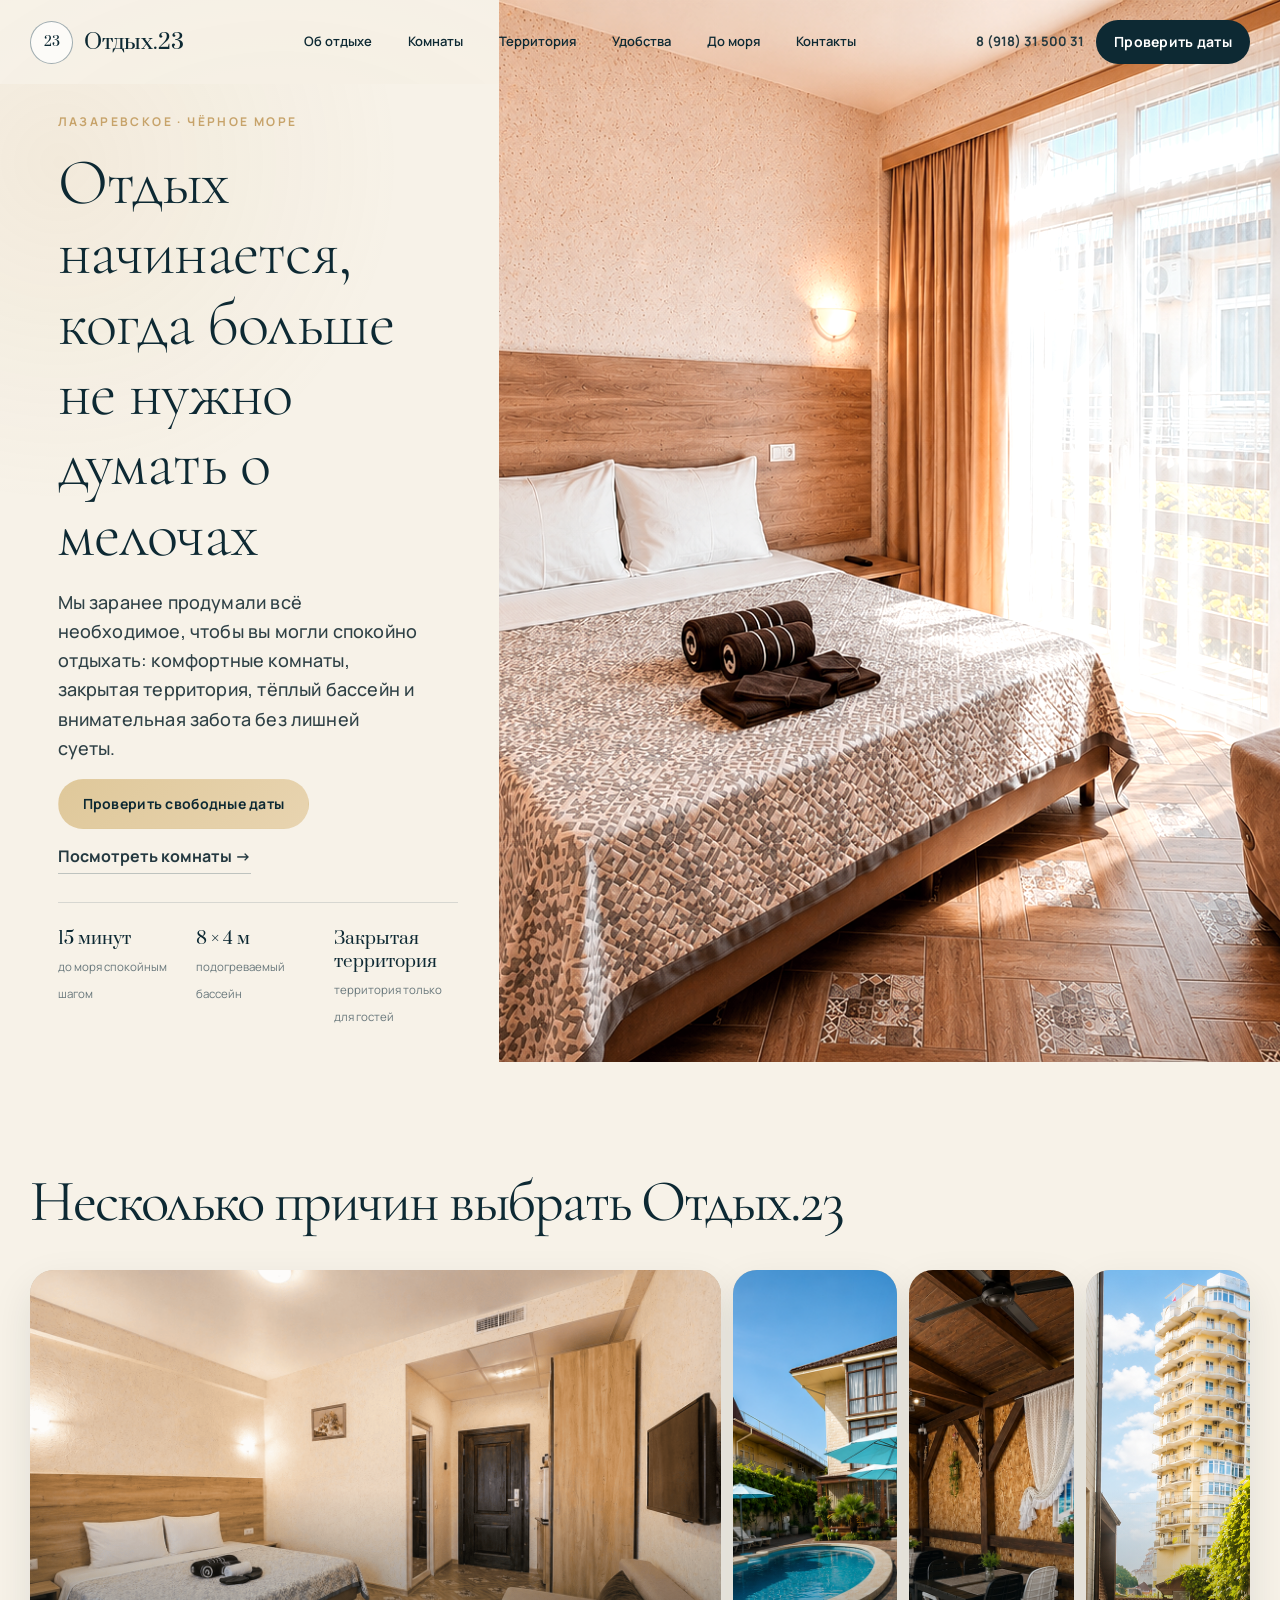
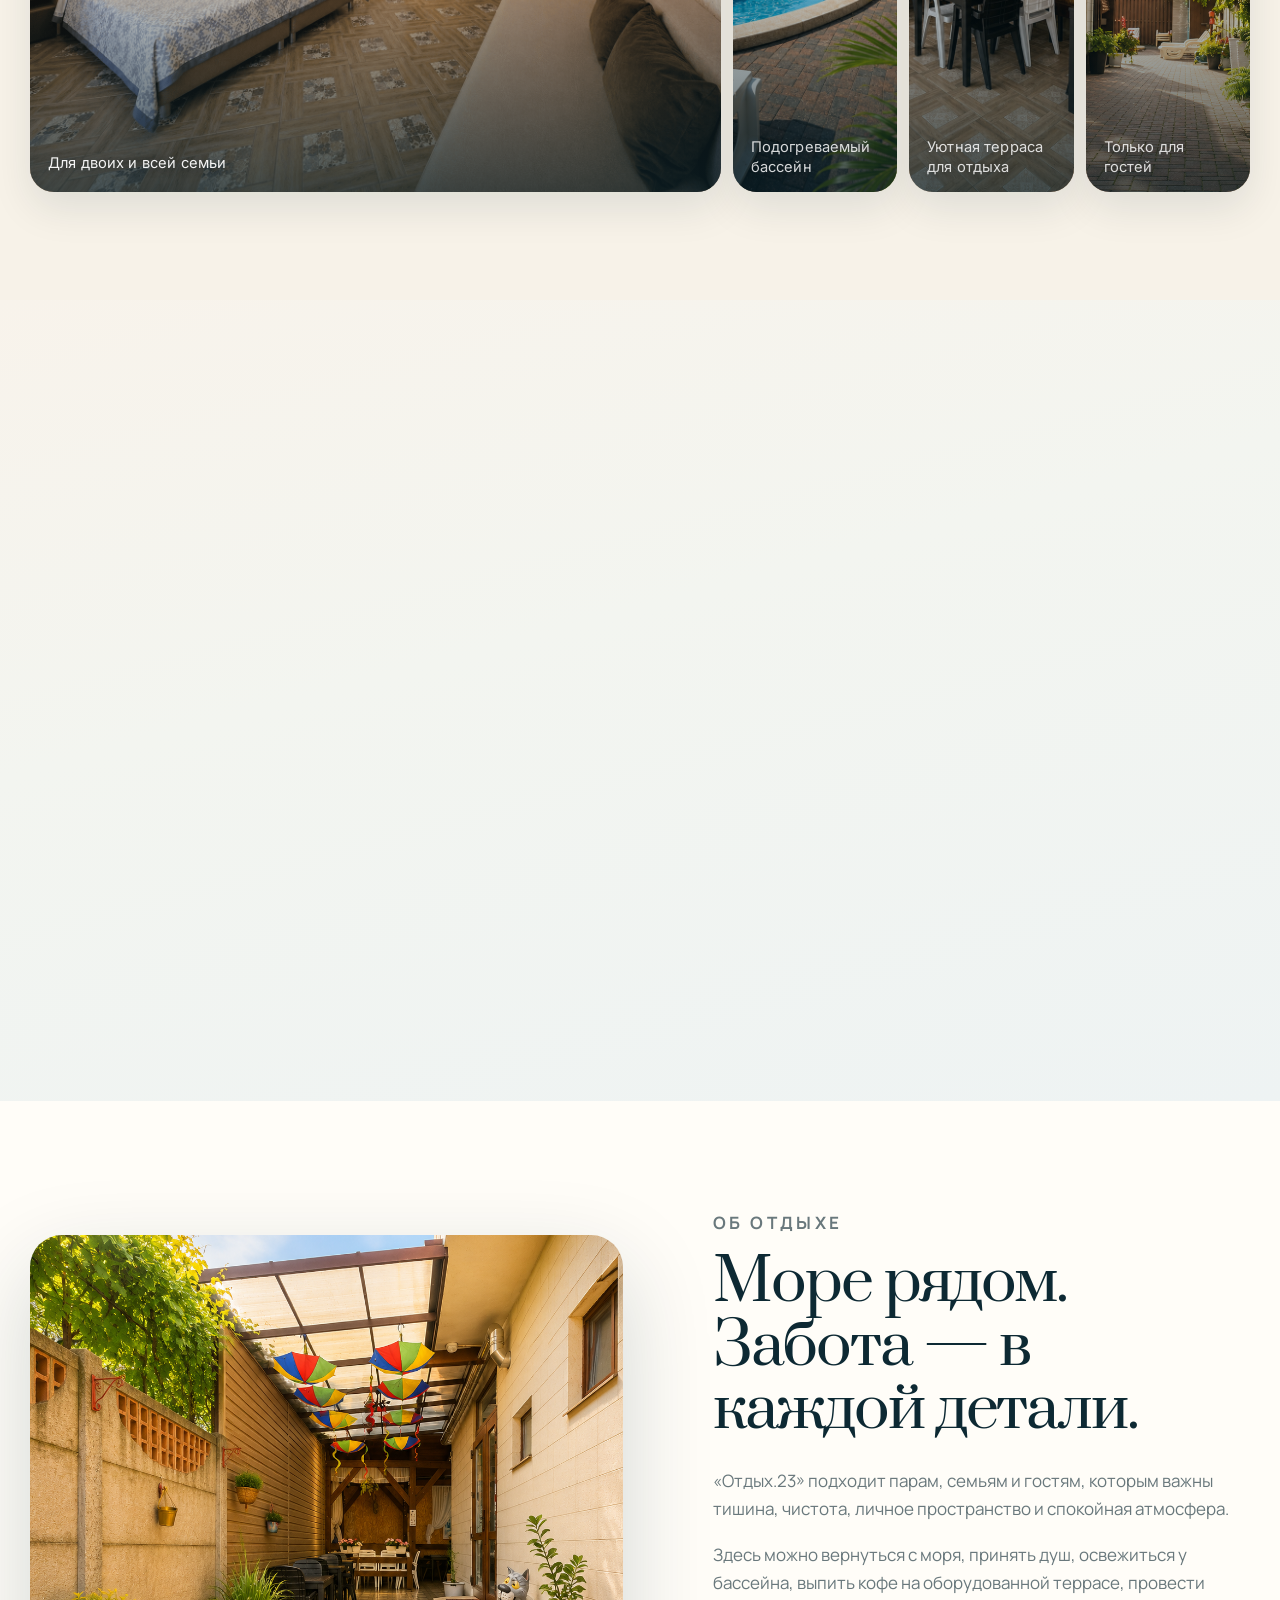
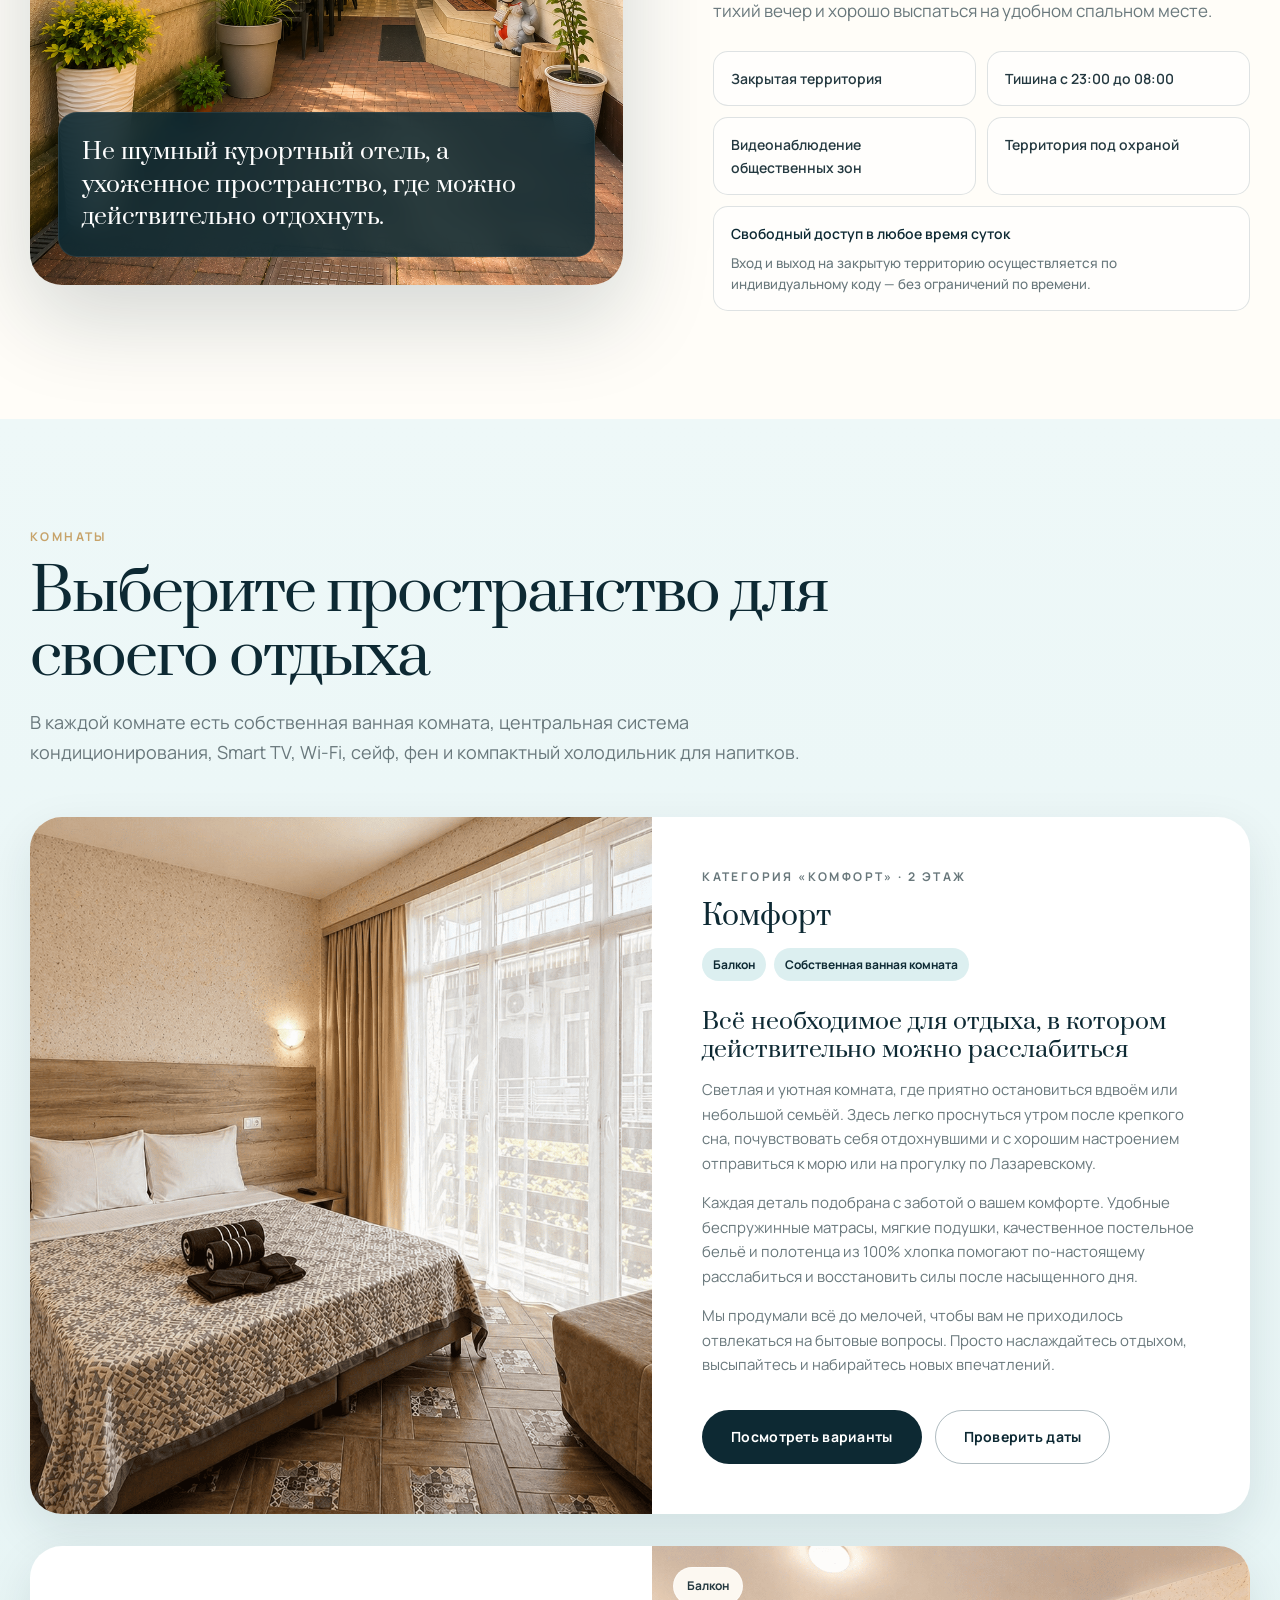
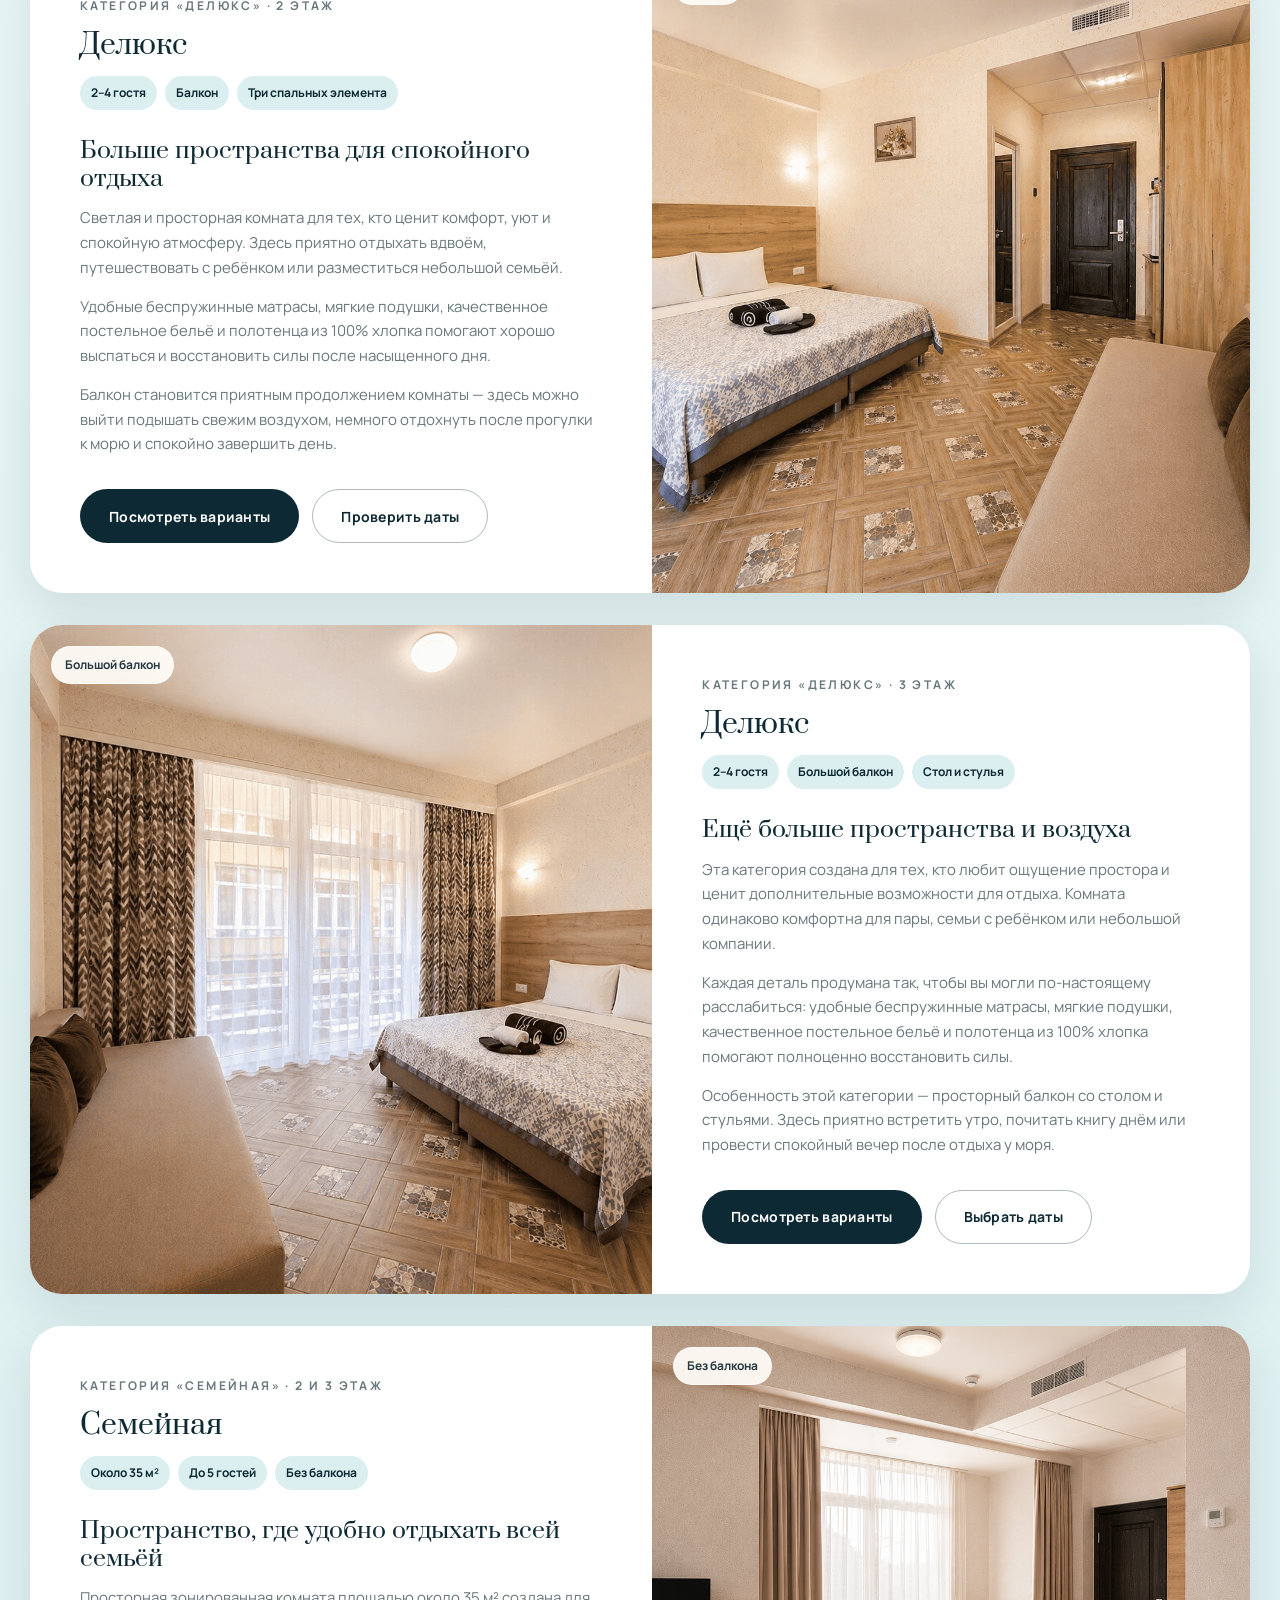
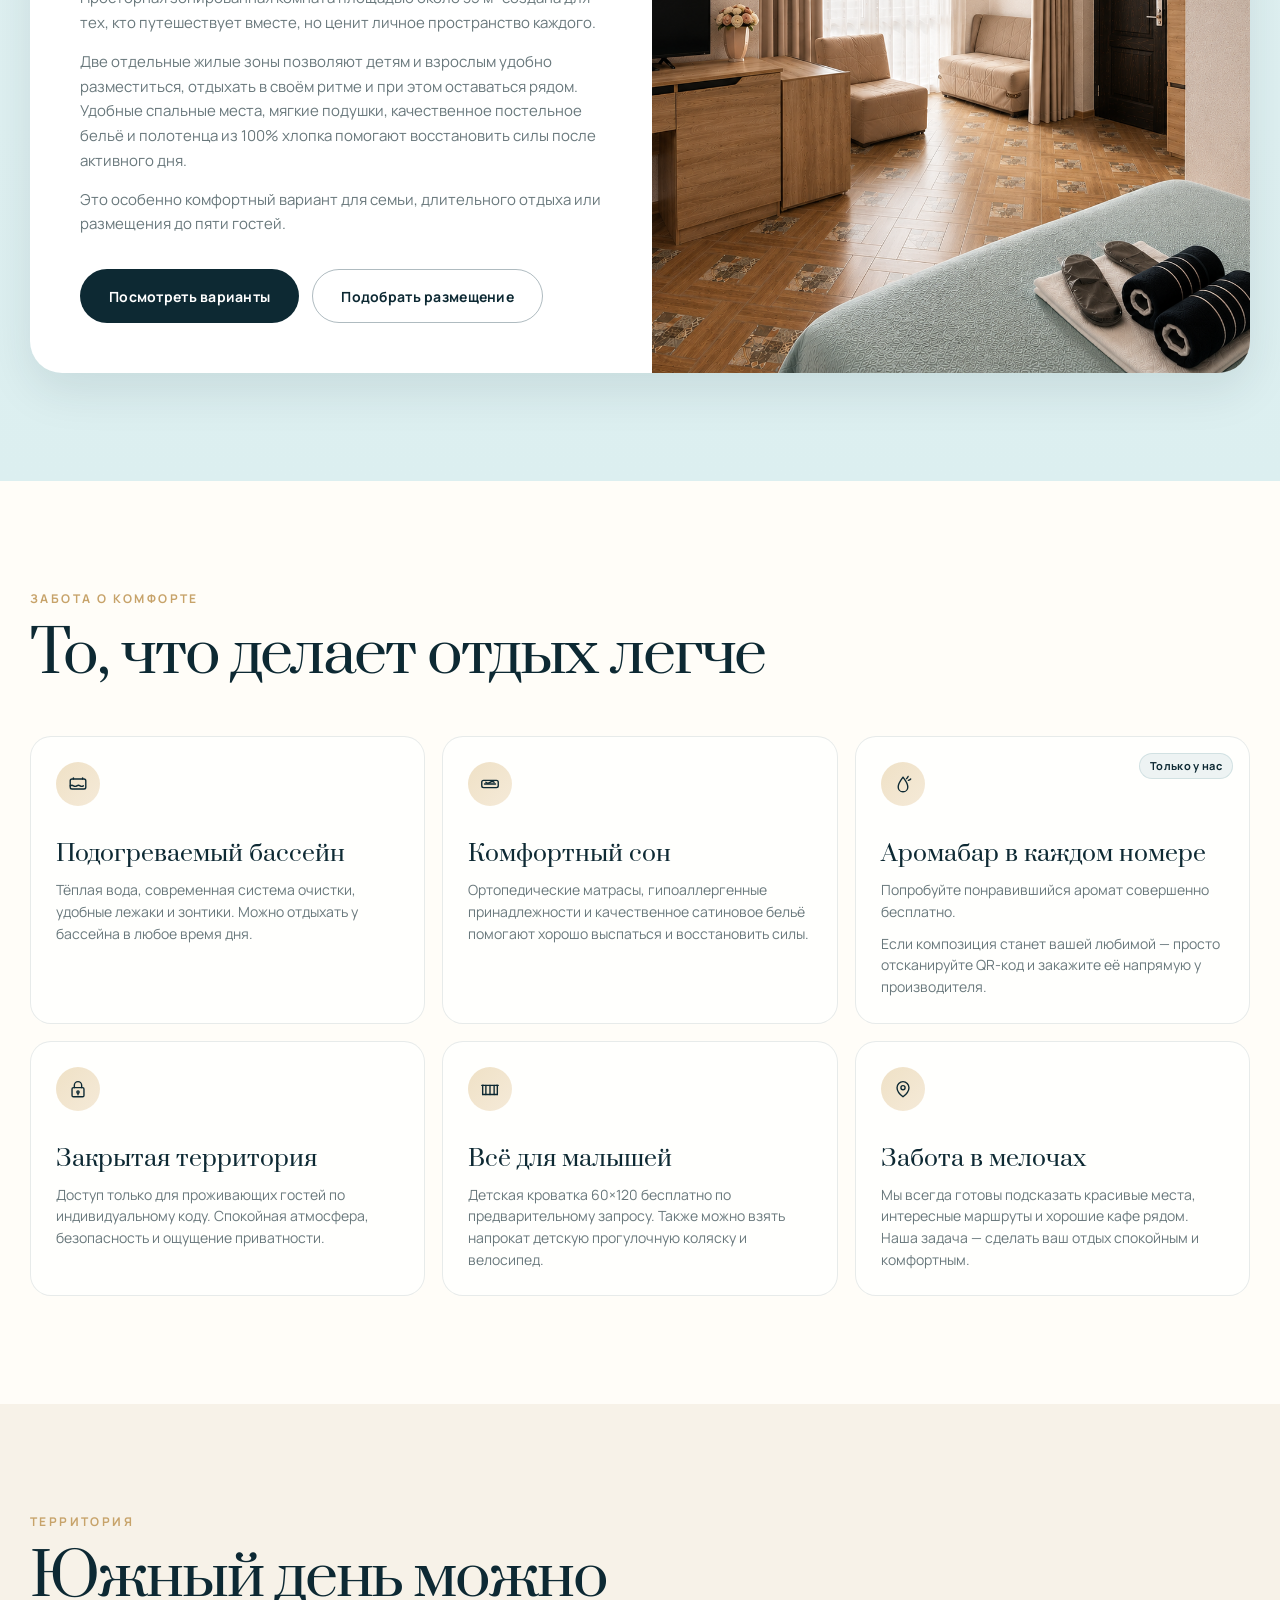
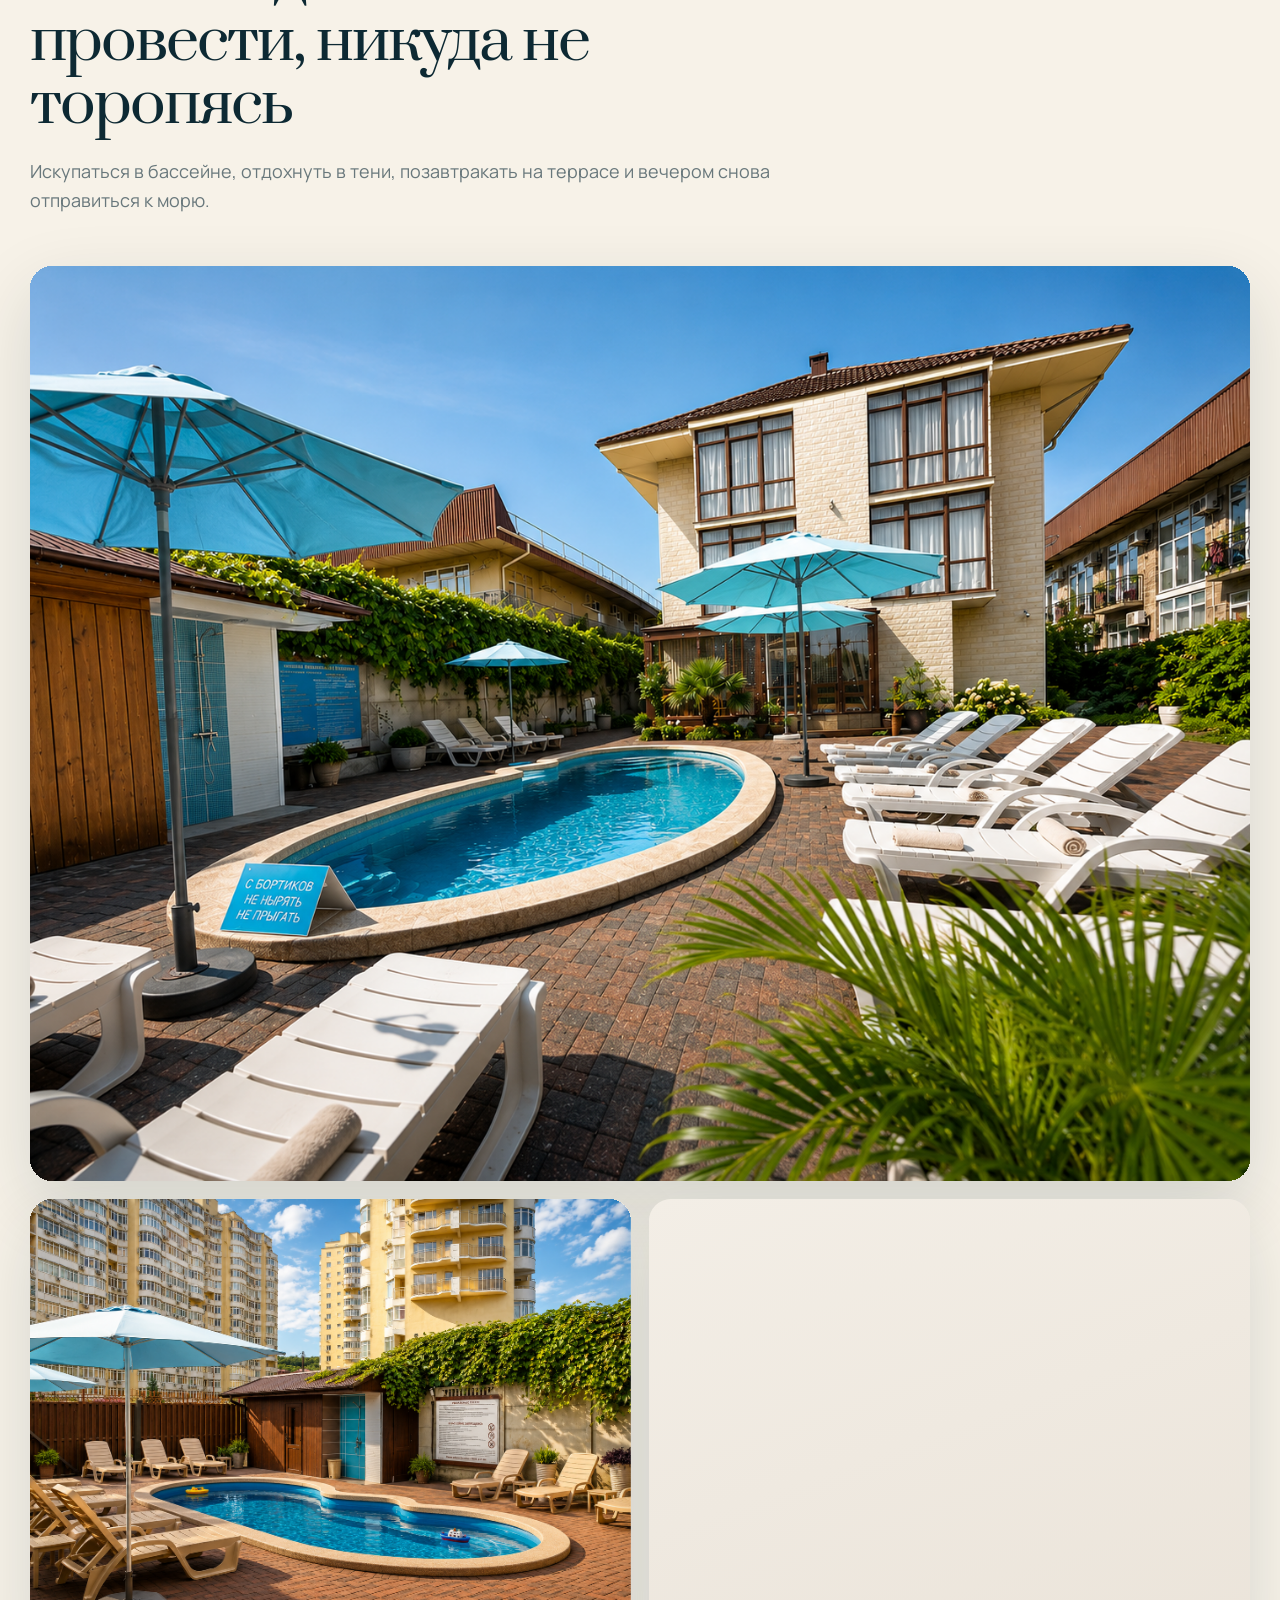
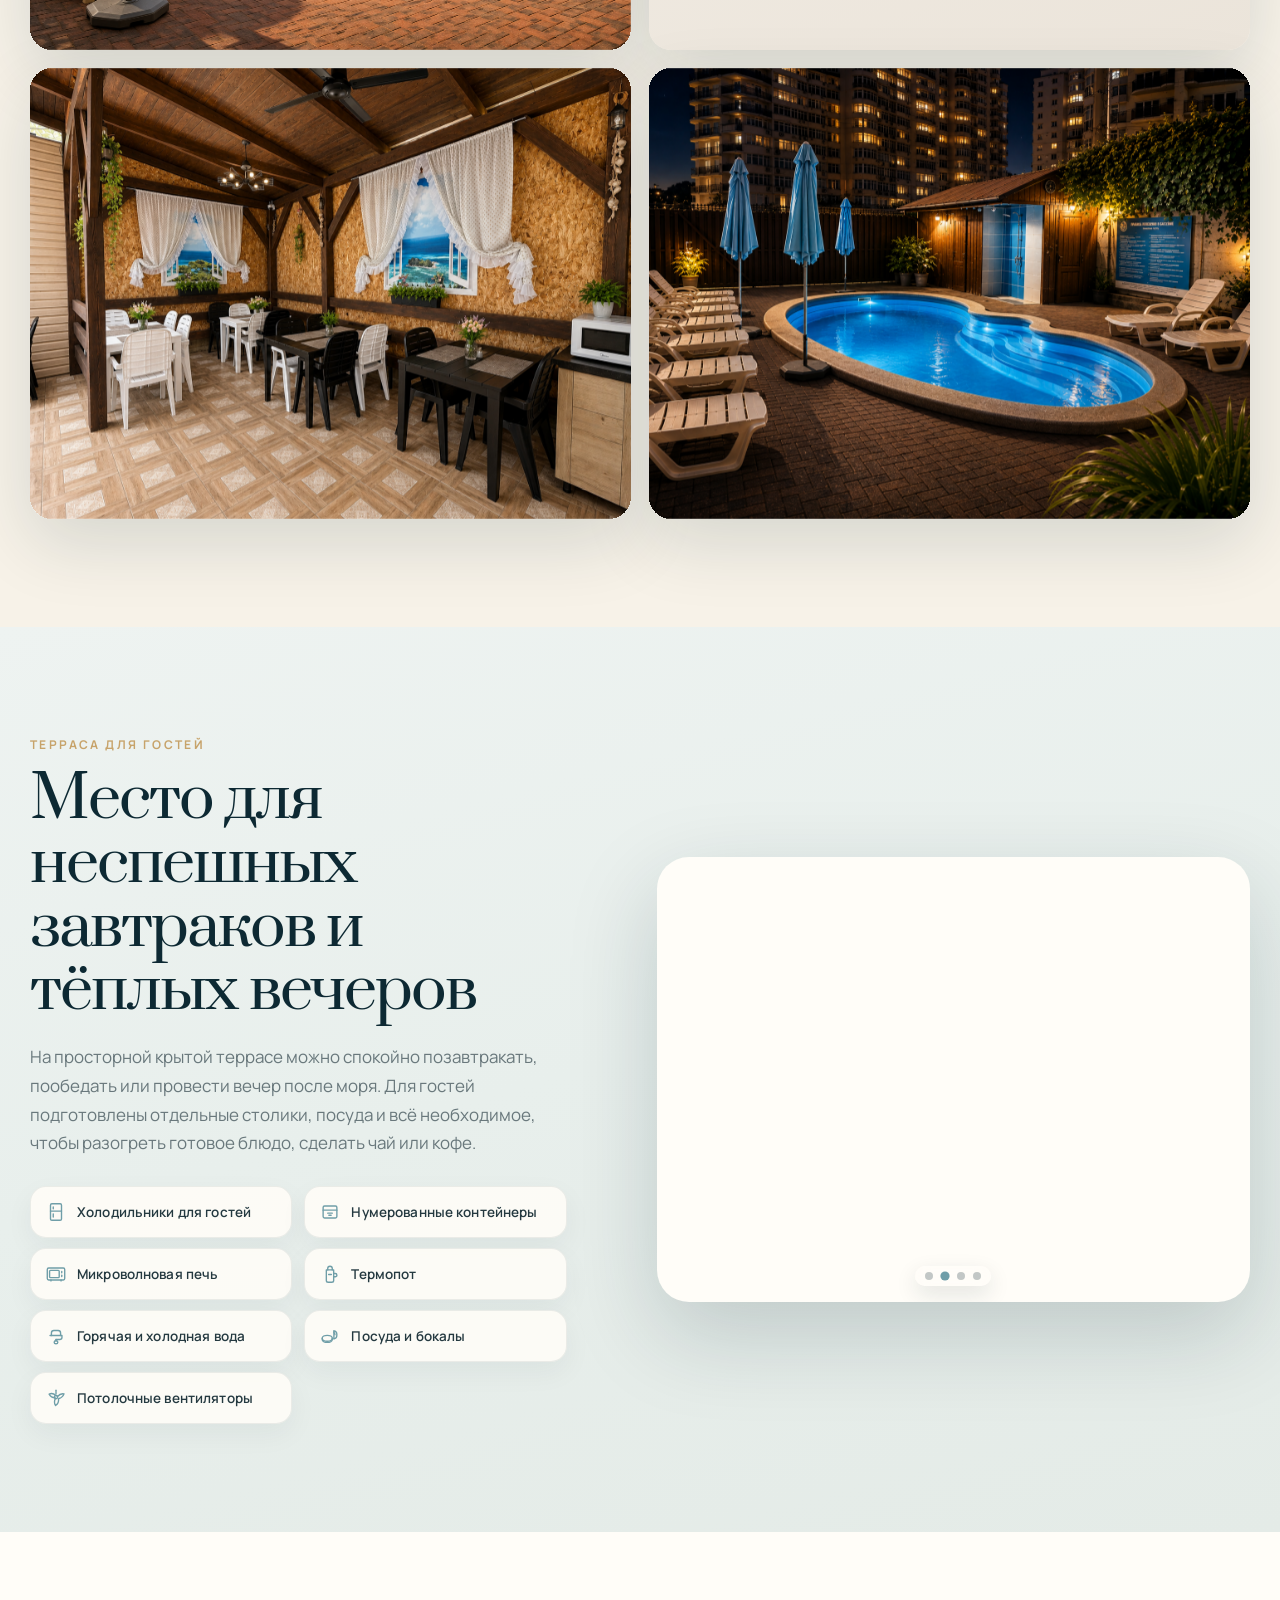
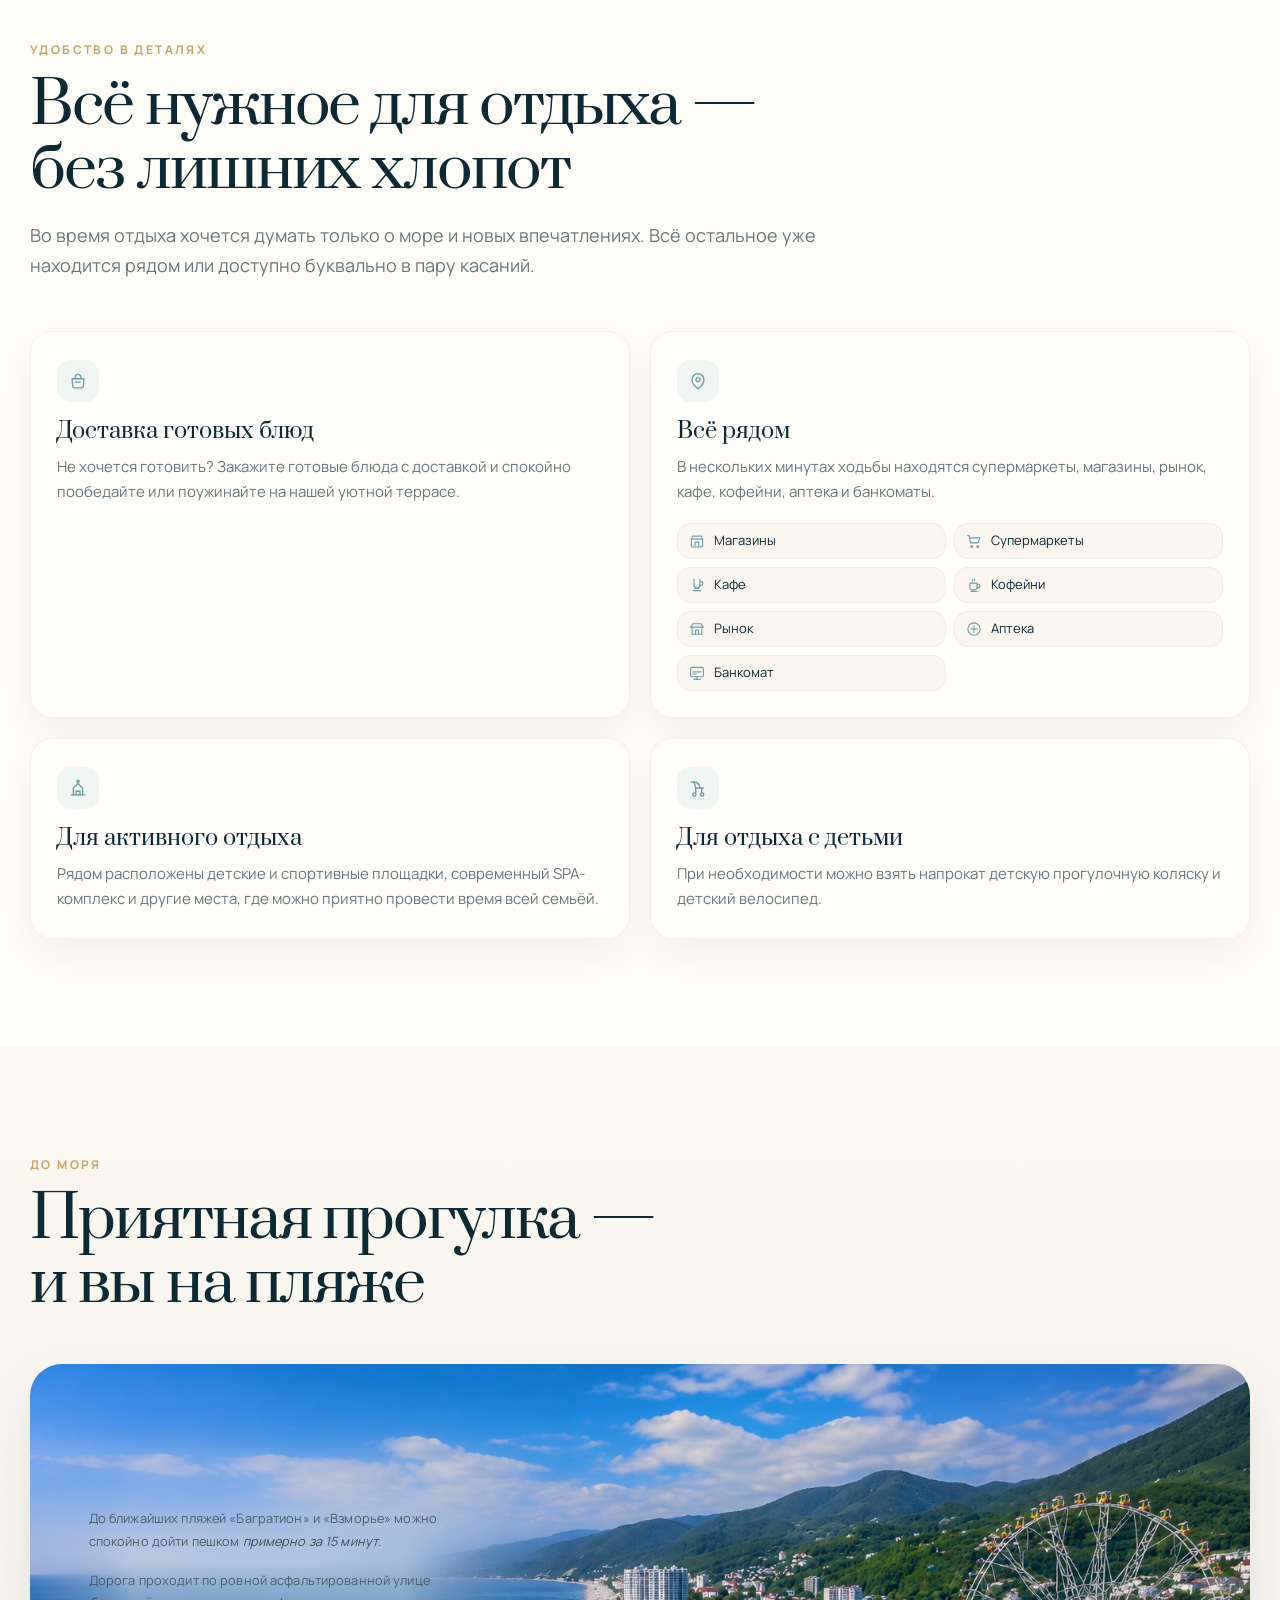
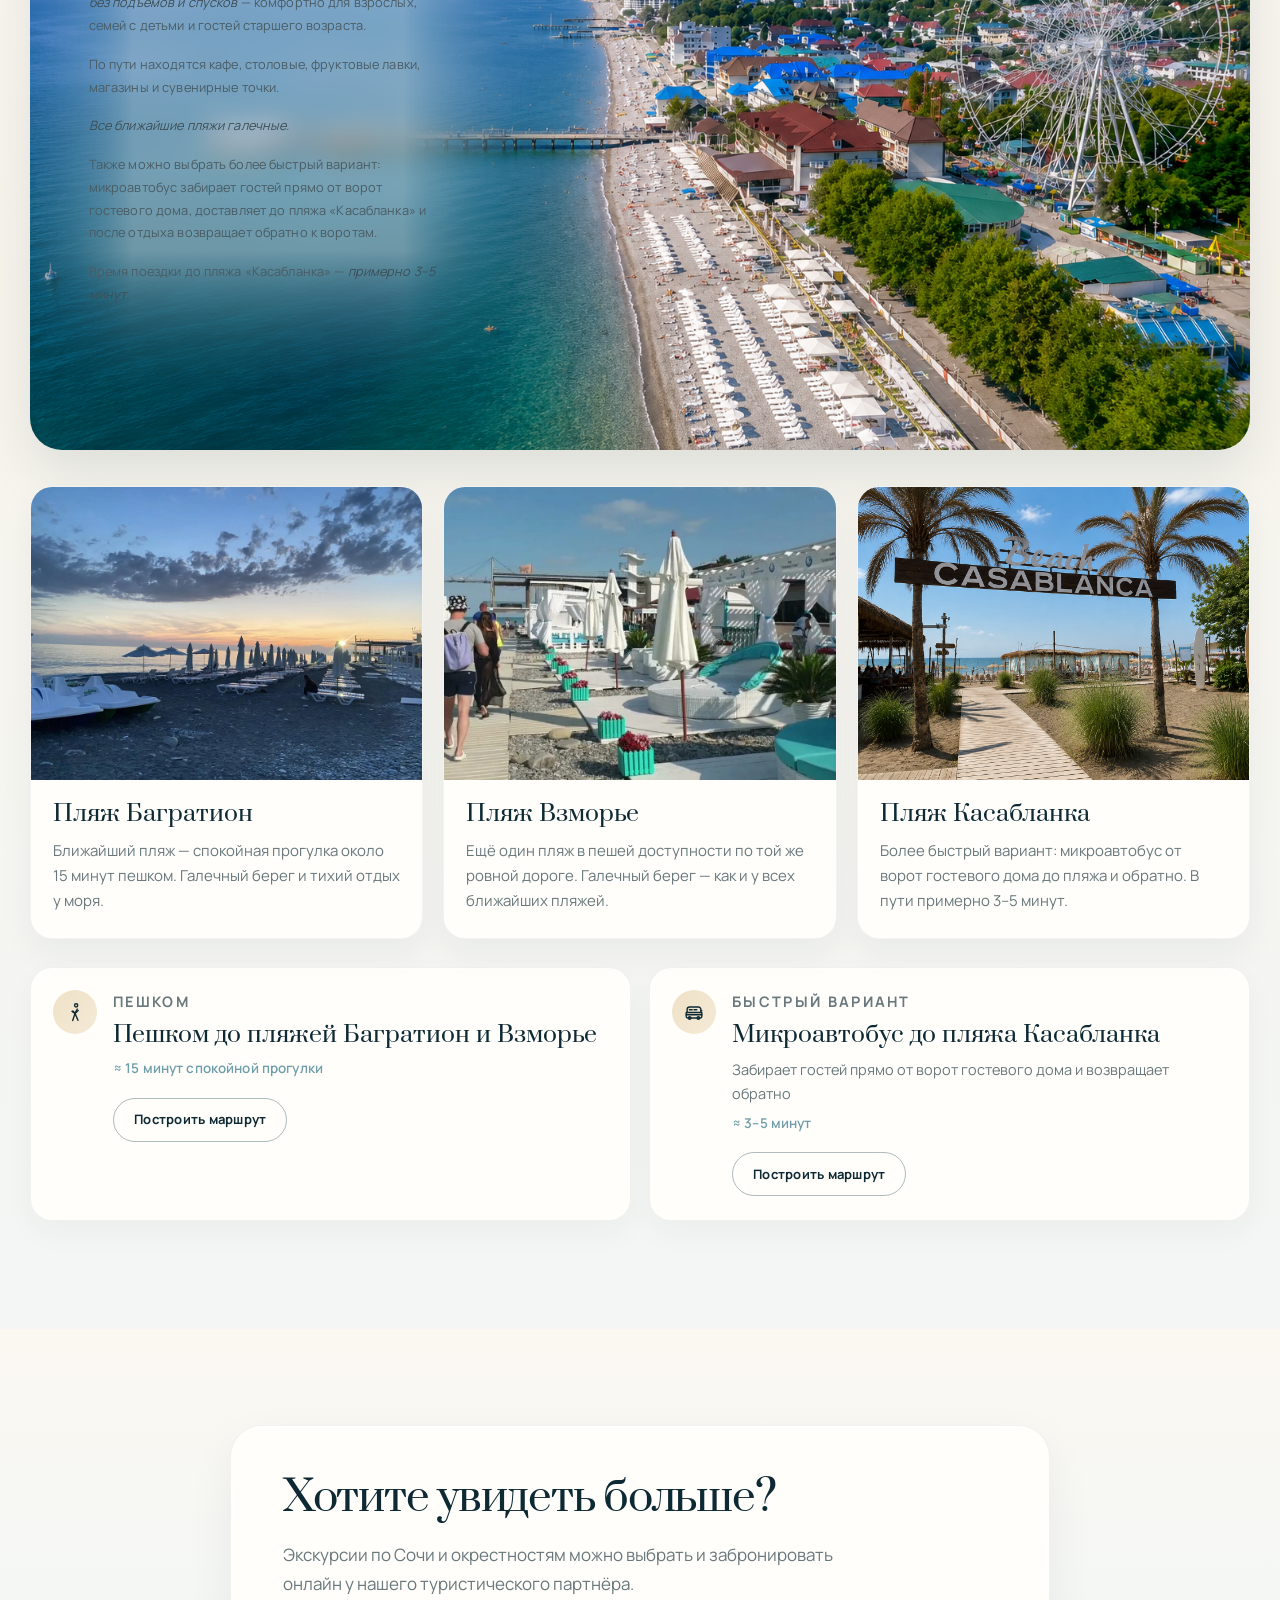
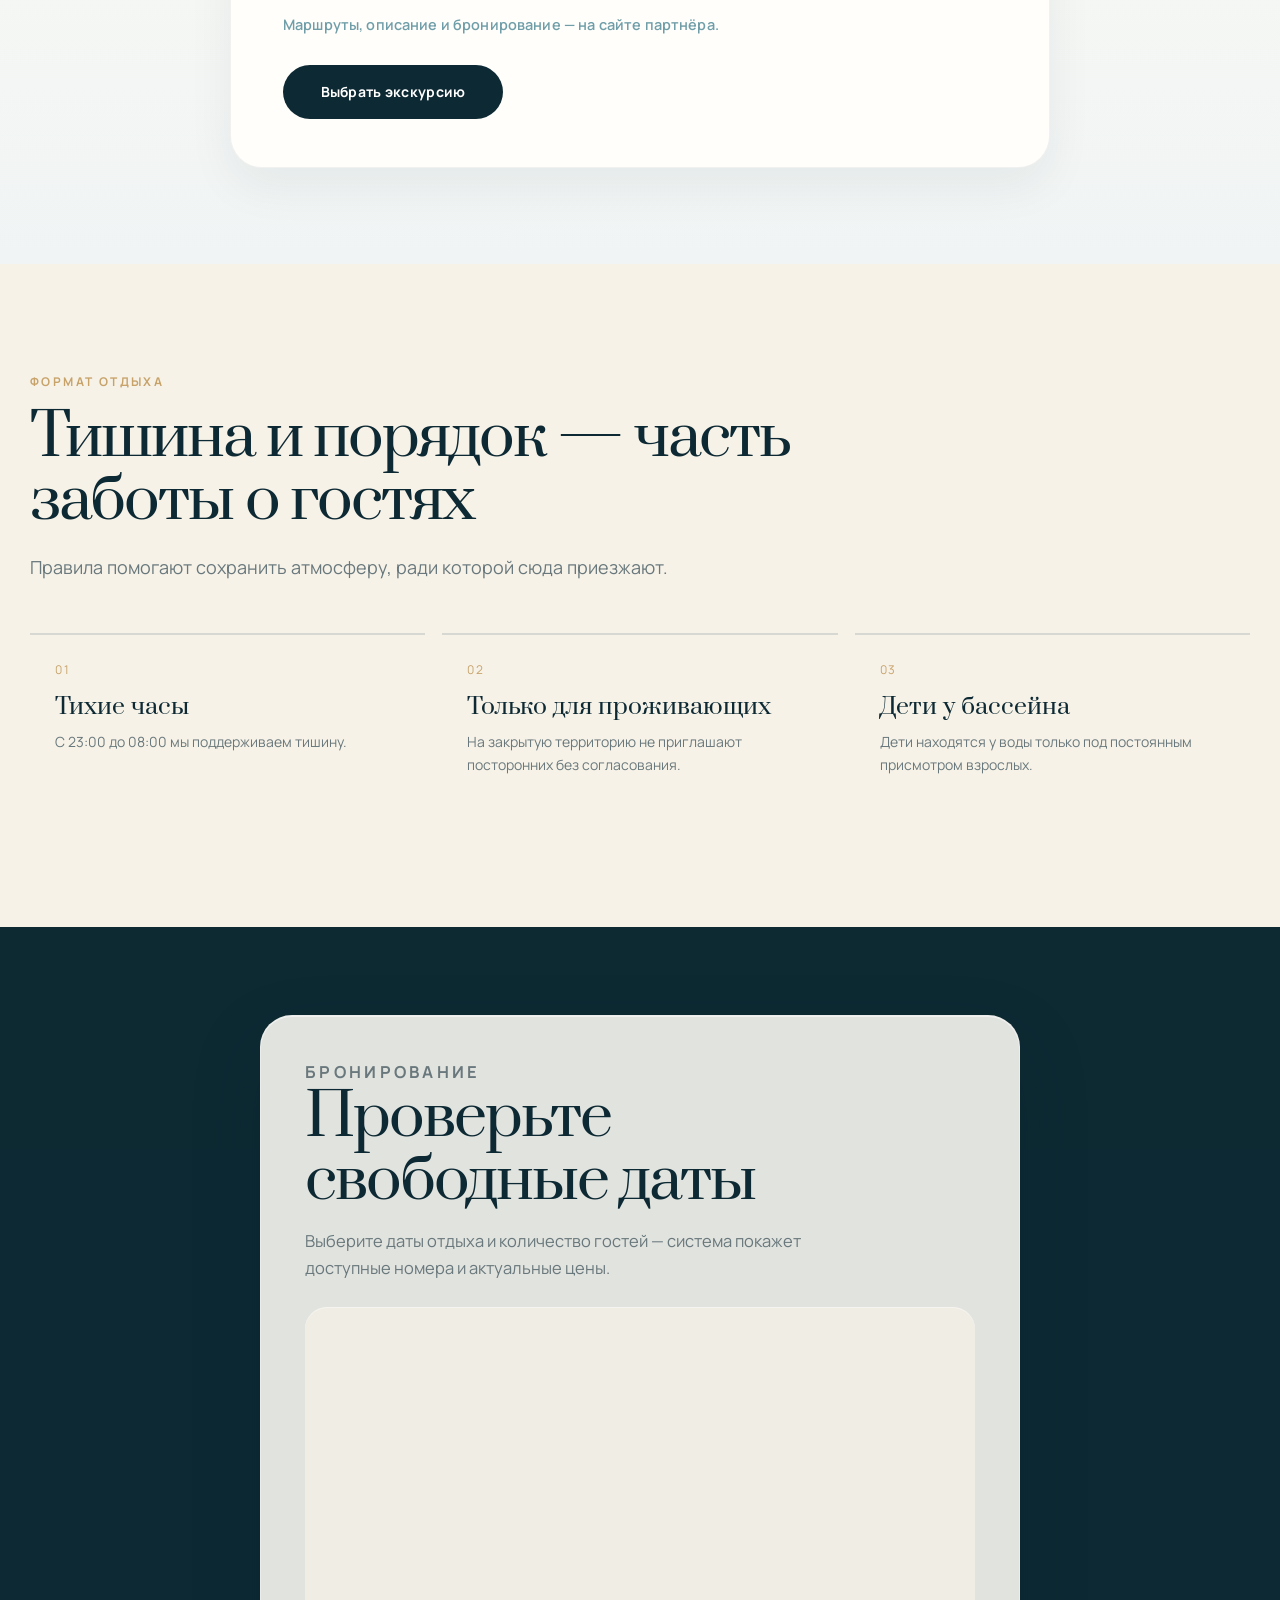
==== commit 97691ffe: "Update tourist section" ====
--- a/index.html
+++ b/index.html
@@ -526,18 +526,23 @@
 </section>
 
 <!-- ═══════════════════════════════════════════
-     ЭКСКУРСИИ: виджет Gosha Travel
+     ЭКСКУРСИИ: партнёрский блок
      ═══════════════════════════════════════════ -->
 <section class="section excursions" id="excursions" aria-labelledby="excursions-title">
   <div class="wrap excursions-wrap">
-    <div class="head reveal">
-      <p class="eyebrow">Экскурсии и впечатления</p>
-      <h2 id="excursions-title">Планируйте отдых заранее</h2>
-      <p>Ещё до приезда можно познакомиться с экскурсиями, выбрать интересные маршруты и заранее продумать программу отдыха. Виджет поможет посмотреть доступные варианты и подобрать подходящие впечатления.</p>
-    </div>
-    <div class="excursions-widget reveal">
-<!-- /gosha.travel widget --> <iframe src="https://w.gosha.travel/?uid=osGxVe9knjRmxZmQ" style="width: 100%; border: none; border-radius: 30px; overflow: hidden;" id="gosha-widget" ></iframe> <a href="https://gosha.travel/" style="display: none;">курортный помощник Гоша</a> <script type="text/javascript"> (function () { function handleMessage(event) { if (event.origin === "https://w.gosha.travel") { const iframe = document.getElementById("gosha-widget"); if (iframe && event.data) { iframe.style.height = (+event.data + 20) + "px"; } } } window.addEventListener("message", handleMessage); window.addEventListener("beforeunload", function () { window.removeEventListener("message", handleMessage); }); })(); </script> <!-- /gosha.travel widget -->
-    </div>
+    <article class="excursions-card reveal">
+      <div class="excursions-card__body">
+        <h2 id="excursions-title">Хотите увидеть больше?</h2>
+        <p>Экскурсии по Сочи и окрестностям можно выбрать и забронировать онлайн у нашего туристического партнёра.</p>
+        <p class="excursions-card__note">Маршруты, описание и бронирование — на сайте партнёра.</p>
+        <a
+          class="btn solid"
+          href="https://w.gosha.travel/?uid=osGxVe9knjRmxZmQ"
+          target="_blank"
+          rel="noopener noreferrer"
+        >Выбрать экскурсию</a>
+      </div>
+    </article>
   </div>
 </section>
 
--- a/css/style.css
+++ b/css/style.css
@@ -1207,28 +1207,73 @@
   line-height:1.65;
 }
 
-/* ─── Экскурсии: виджет Gosha Travel ─── */
+/* ─── Экскурсии: фирменный партнёрский блок ─── */
 .excursions{
   background:linear-gradient(180deg,#fbf8f2 0%,#f5f7f4 48%,#f0f4f4 100%);
   padding:96px 0;
 }
 .excursions-wrap{
-  width:min(1100px,calc(100% - 36px));
+  width:min(820px,calc(100% - 36px));
   margin:auto;
 }
-.excursions .head{margin-bottom:40px}
-.excursions-widget{
-  width:100%;
-  margin:0 auto;
-}
-.excursions-widget iframe{
-  display:block;
-  width:100%;
-  max-width:100%;
-  border:none;
-  border-radius:30px;
+.excursions-card{
+  position:relative;
   overflow:hidden;
-  background:transparent;
+  padding:48px 52px;
+  border:1px solid rgba(22,57,70,.06);
+  border-radius:var(--r);
+  background:#fffefb;
+  box-shadow:
+    0 18px 48px rgba(13,41,51,.06),
+    inset 0 1px 0 rgba(255,255,255,.9);
+  transition:box-shadow .4s var(--ease),background .4s var(--ease);
+}
+.excursions-card::before{
+  content:"";
+  position:absolute;
+  left:0;top:22%;bottom:22%;
+  width:1.5px;
+  background:#6F9EA8;
+  border-radius:2px;
+  opacity:0;
+  transform:scaleY(.72);
+  transition:opacity .35s var(--ease),transform .35s var(--ease);
+}
+.excursions-card:hover{
+  background:#fffcf6;
+  box-shadow:
+    0 24px 56px rgba(13,41,51,.08),
+    inset 0 1px 0 rgba(255,255,255,.95);
+}
+.excursions-card:hover::before{
+  opacity:1;
+  transform:scaleY(1);
+}
+.excursions-card__body{
+  max-width:560px;
+}
+.excursions-card h2{
+  margin:0 0 18px;
+  font-size:clamp(28px,3.4vw,42px);
+  letter-spacing:-.03em;
+  line-height:1.15;
+}
+.excursions-card p{
+  margin:0 0 16px;
+  color:var(--muted);
+  font-size:17px;
+  line-height:1.7;
+}
+.excursions-card p.excursions-card__note{
+  margin:0 0 28px;
+  color:#6F9EA8;
+  font-size:14.5px;
+  font-weight:600;
+  letter-spacing:.01em;
+  line-height:1.55;
+}
+.excursions-card .btn{
+  min-width:min(100%,220px);
 }
 
 /* ─── Правила ─── */
@@ -1426,6 +1471,8 @@
   .to-sea__beaches{grid-template-columns:1fr;gap:16px}
   .to-sea__beach-photo{min-height:200px}
   .to-sea__routes{grid-template-columns:1fr;gap:14px;margin-top:24px}
+  .excursions{padding:80px 0}
+  .excursions-card{padding:40px 36px}
   .rules{grid-template-columns:1fr 1fr}
   .acc-gallery{height:440px;min-height:380px}
 }
@@ -1534,8 +1581,12 @@
   .booking-section__content{padding:72px 0 80px;min-height:min(780px,88vh)}
   .booking-card{padding:34px 28px 30px}
   .excursions{padding:72px 0}
-  .excursions-wrap{width:min(1100px,calc(100% - 28px))}
-  .excursions .head{margin-bottom:28px}
+  .excursions-wrap{width:min(820px,calc(100% - 28px))}
+  .excursions-card{padding:32px 22px}
+  .excursions-card h2{margin-bottom:14px;font-size:clamp(26px,7vw,34px)}
+  .excursions-card p{font-size:15.5px;line-height:1.65}
+  .excursions-card p.excursions-card__note{margin-bottom:22px;font-size:13.5px}
+  .excursions-card .btn{width:100%}
   .rules{grid-template-columns:1fr}
   .terrace-amenities{grid-template-columns:1fr}
   .booking-section__content{padding:56px 0 64px;min-height:0}
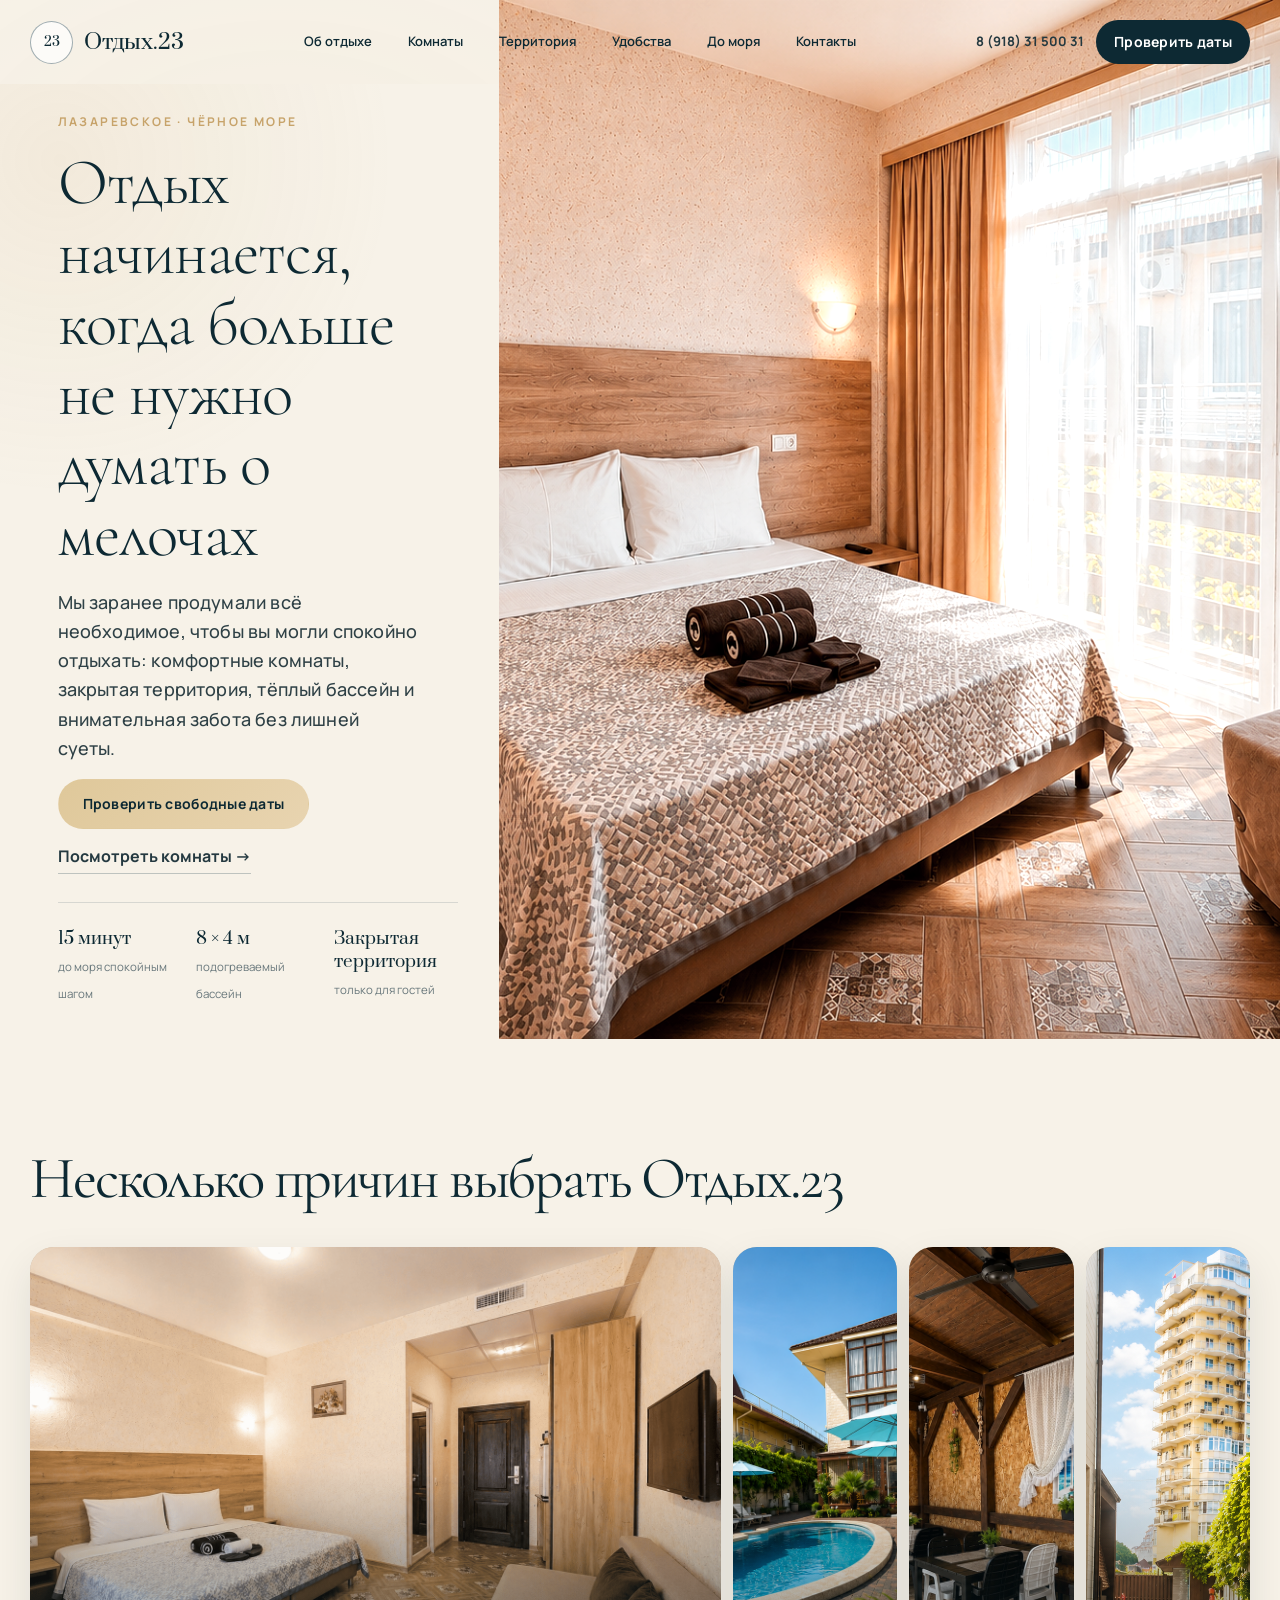
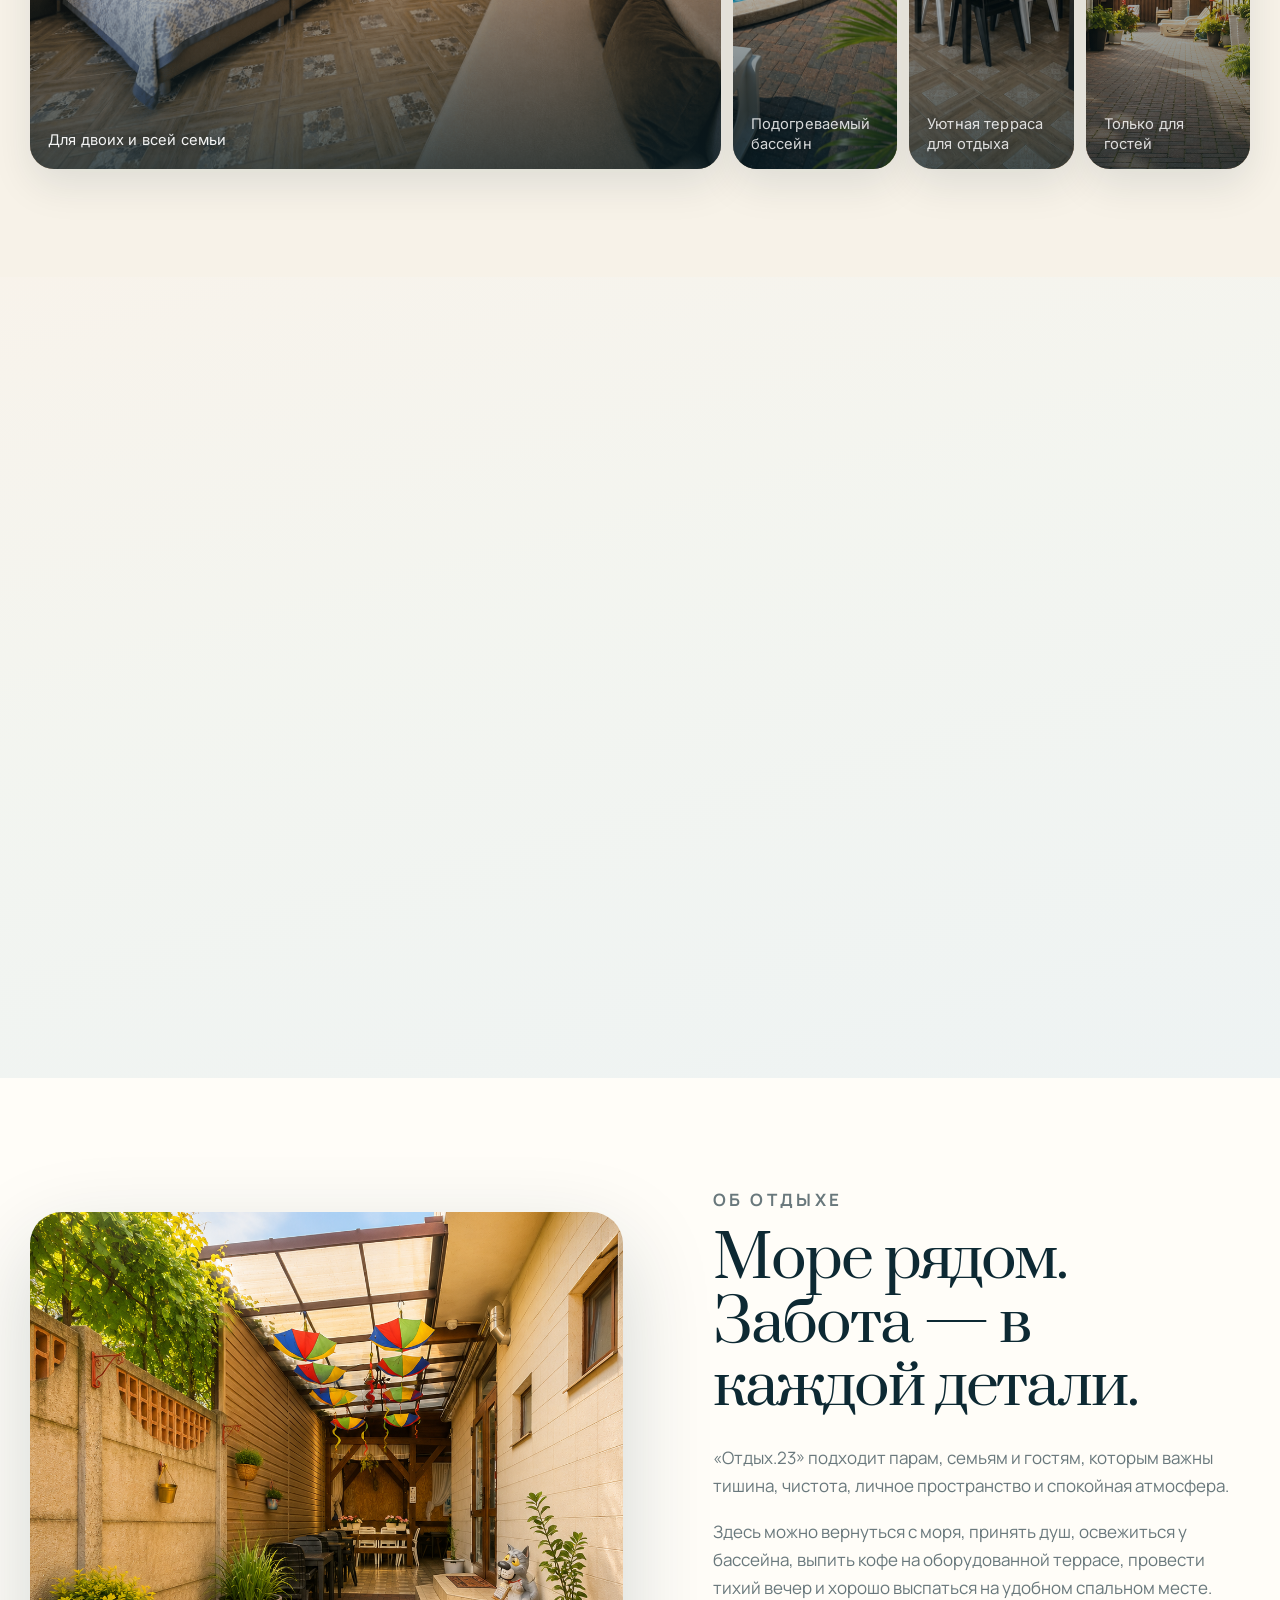
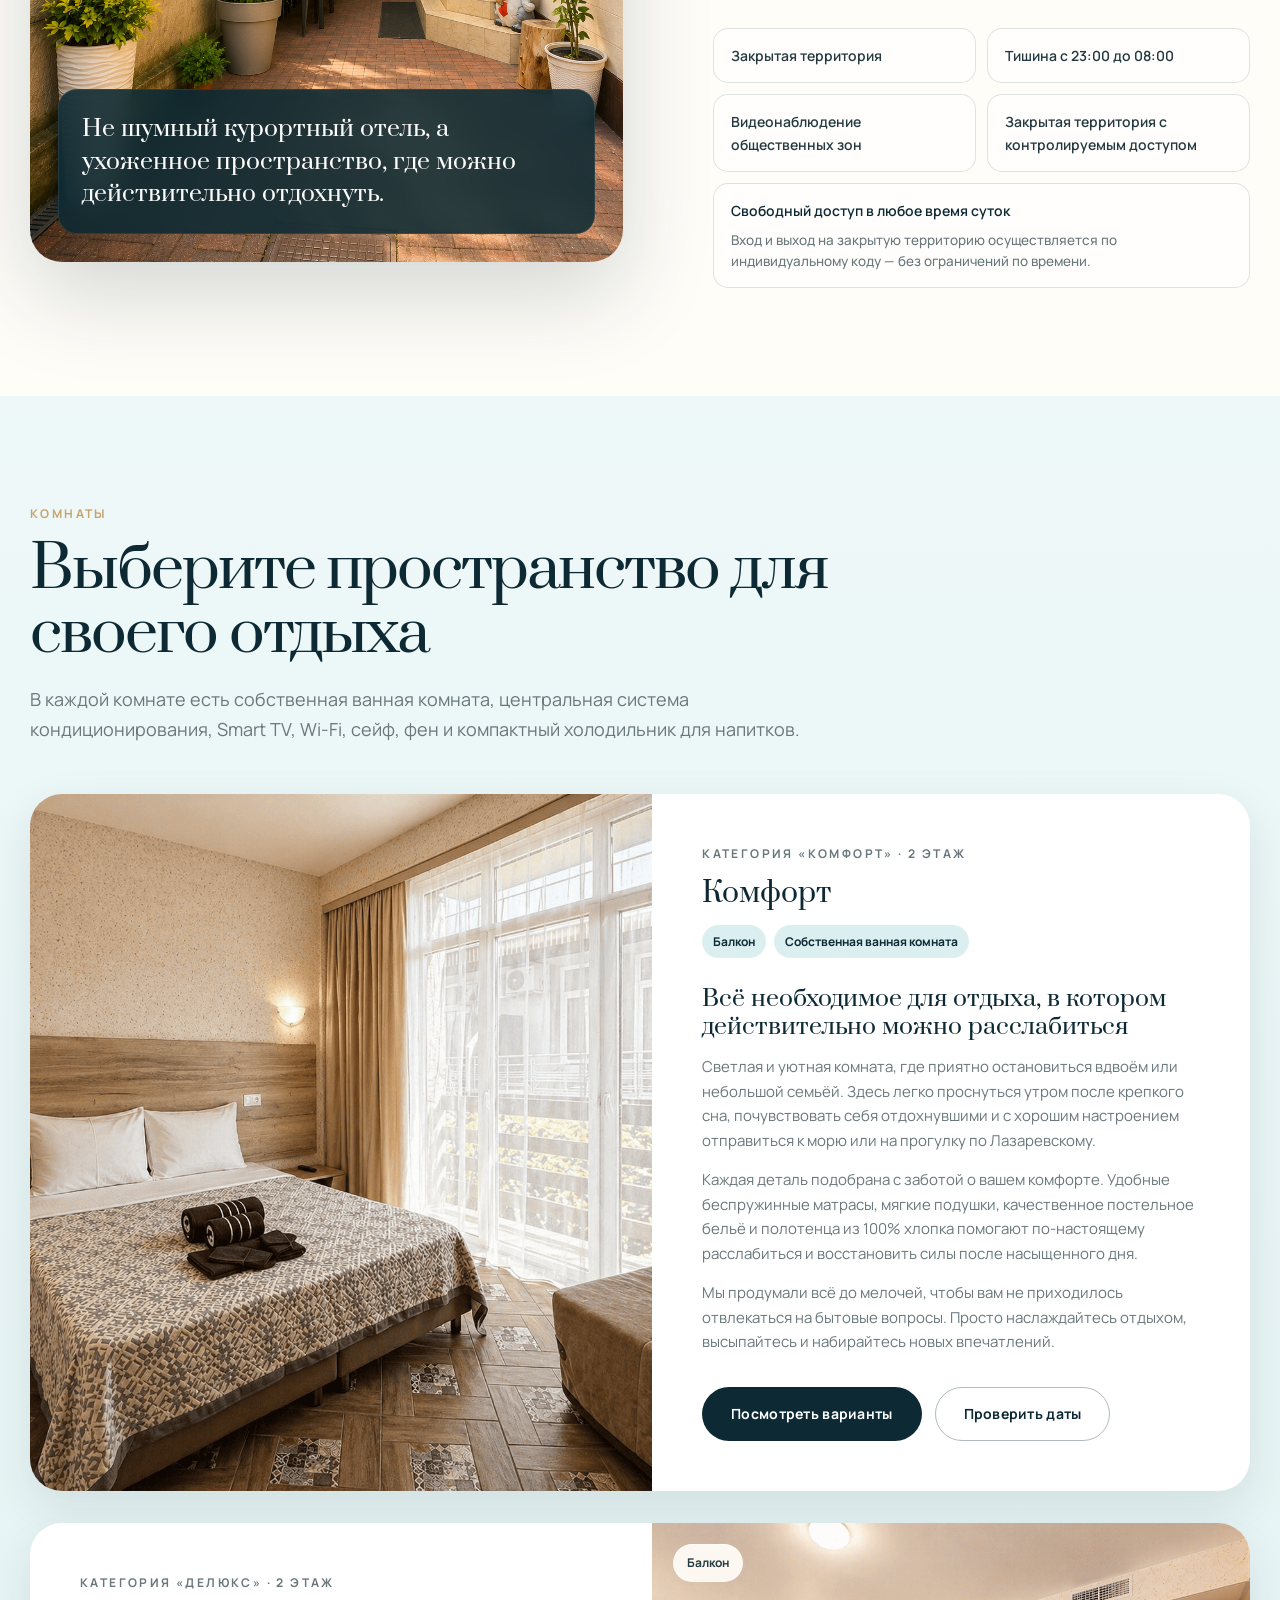
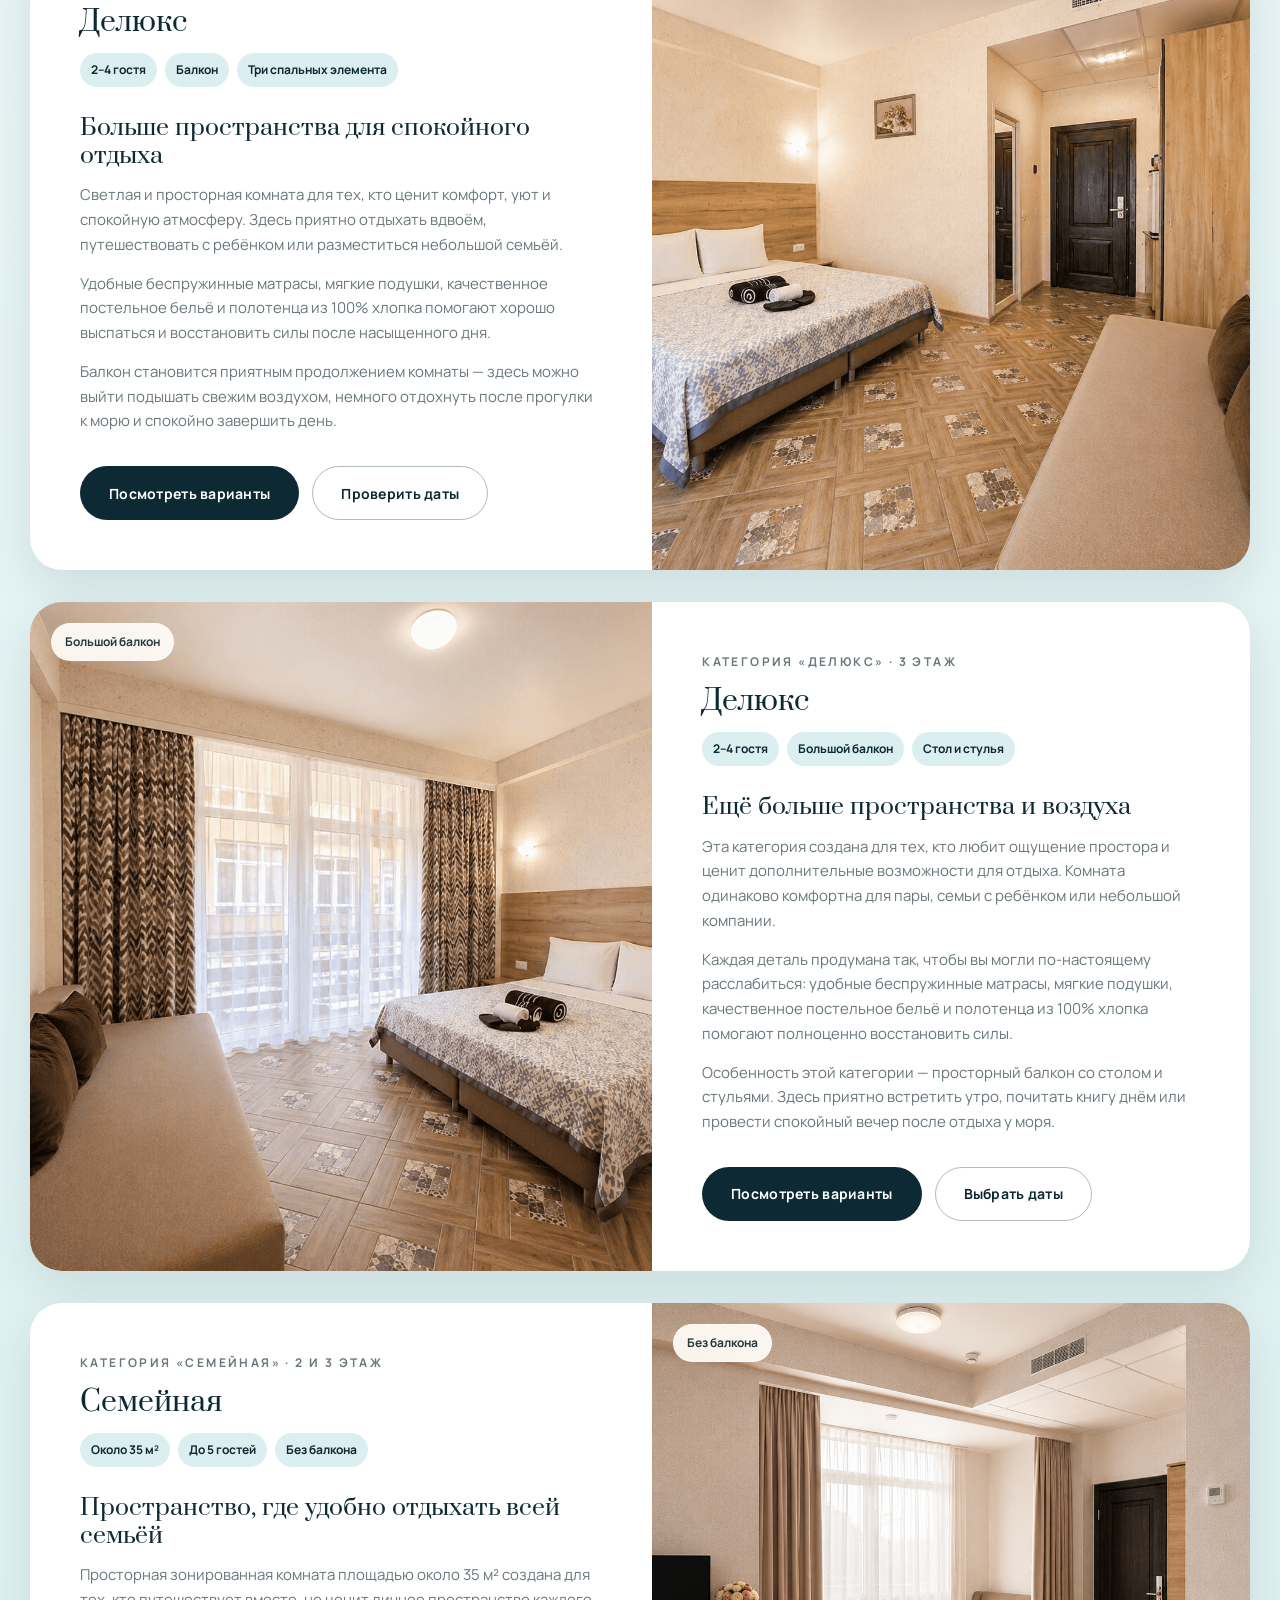
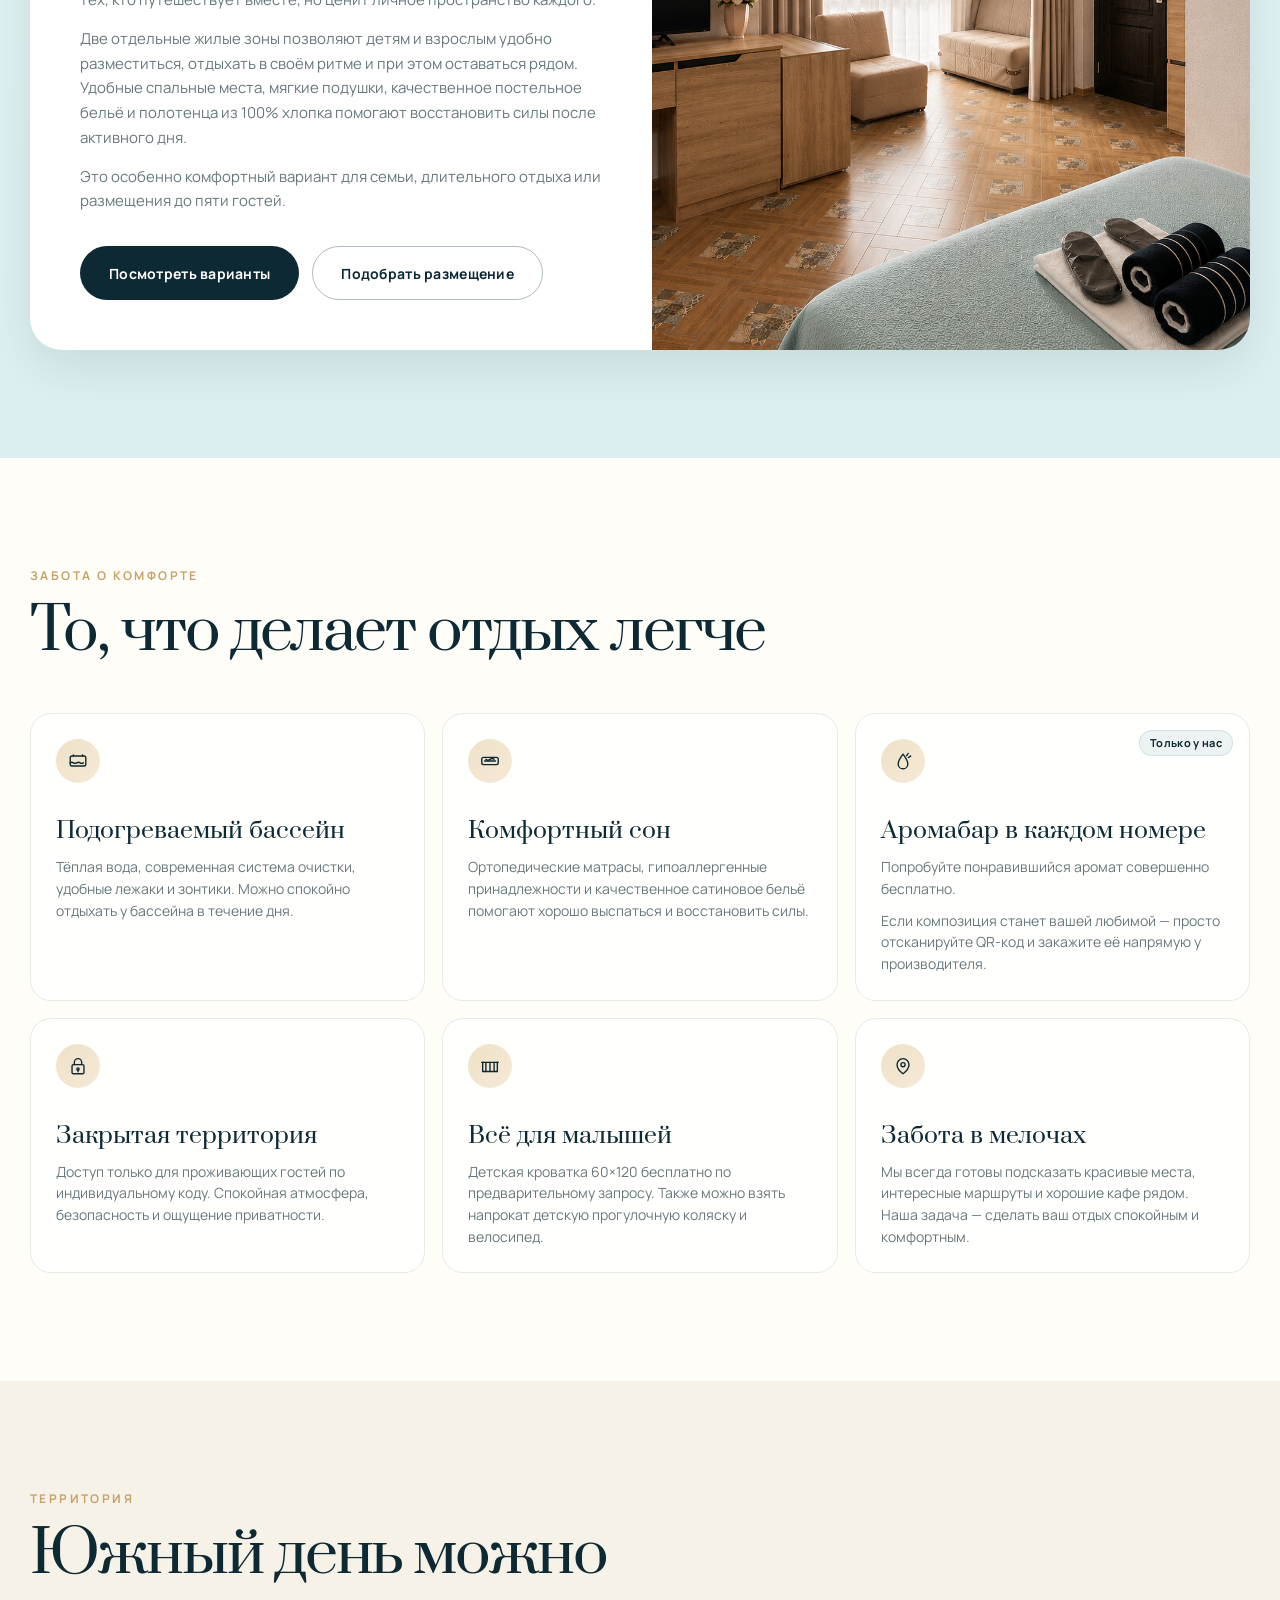
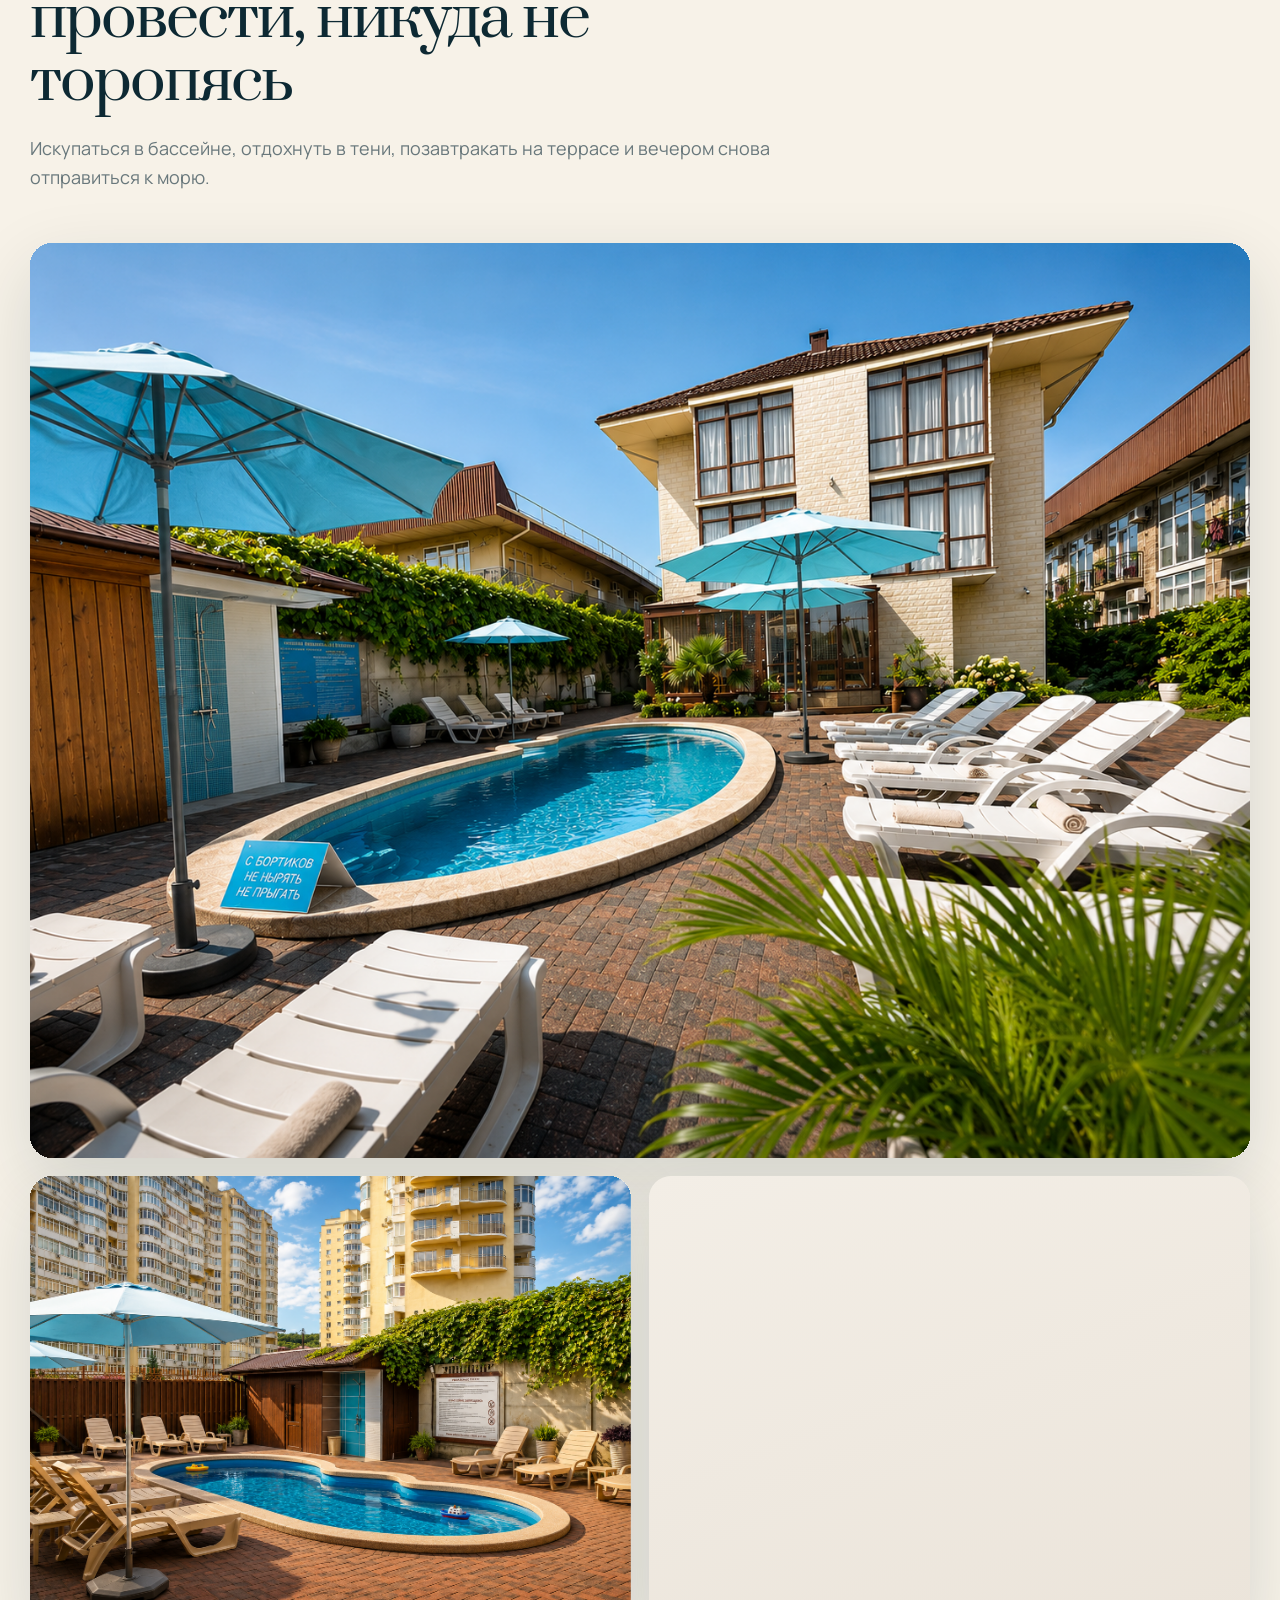
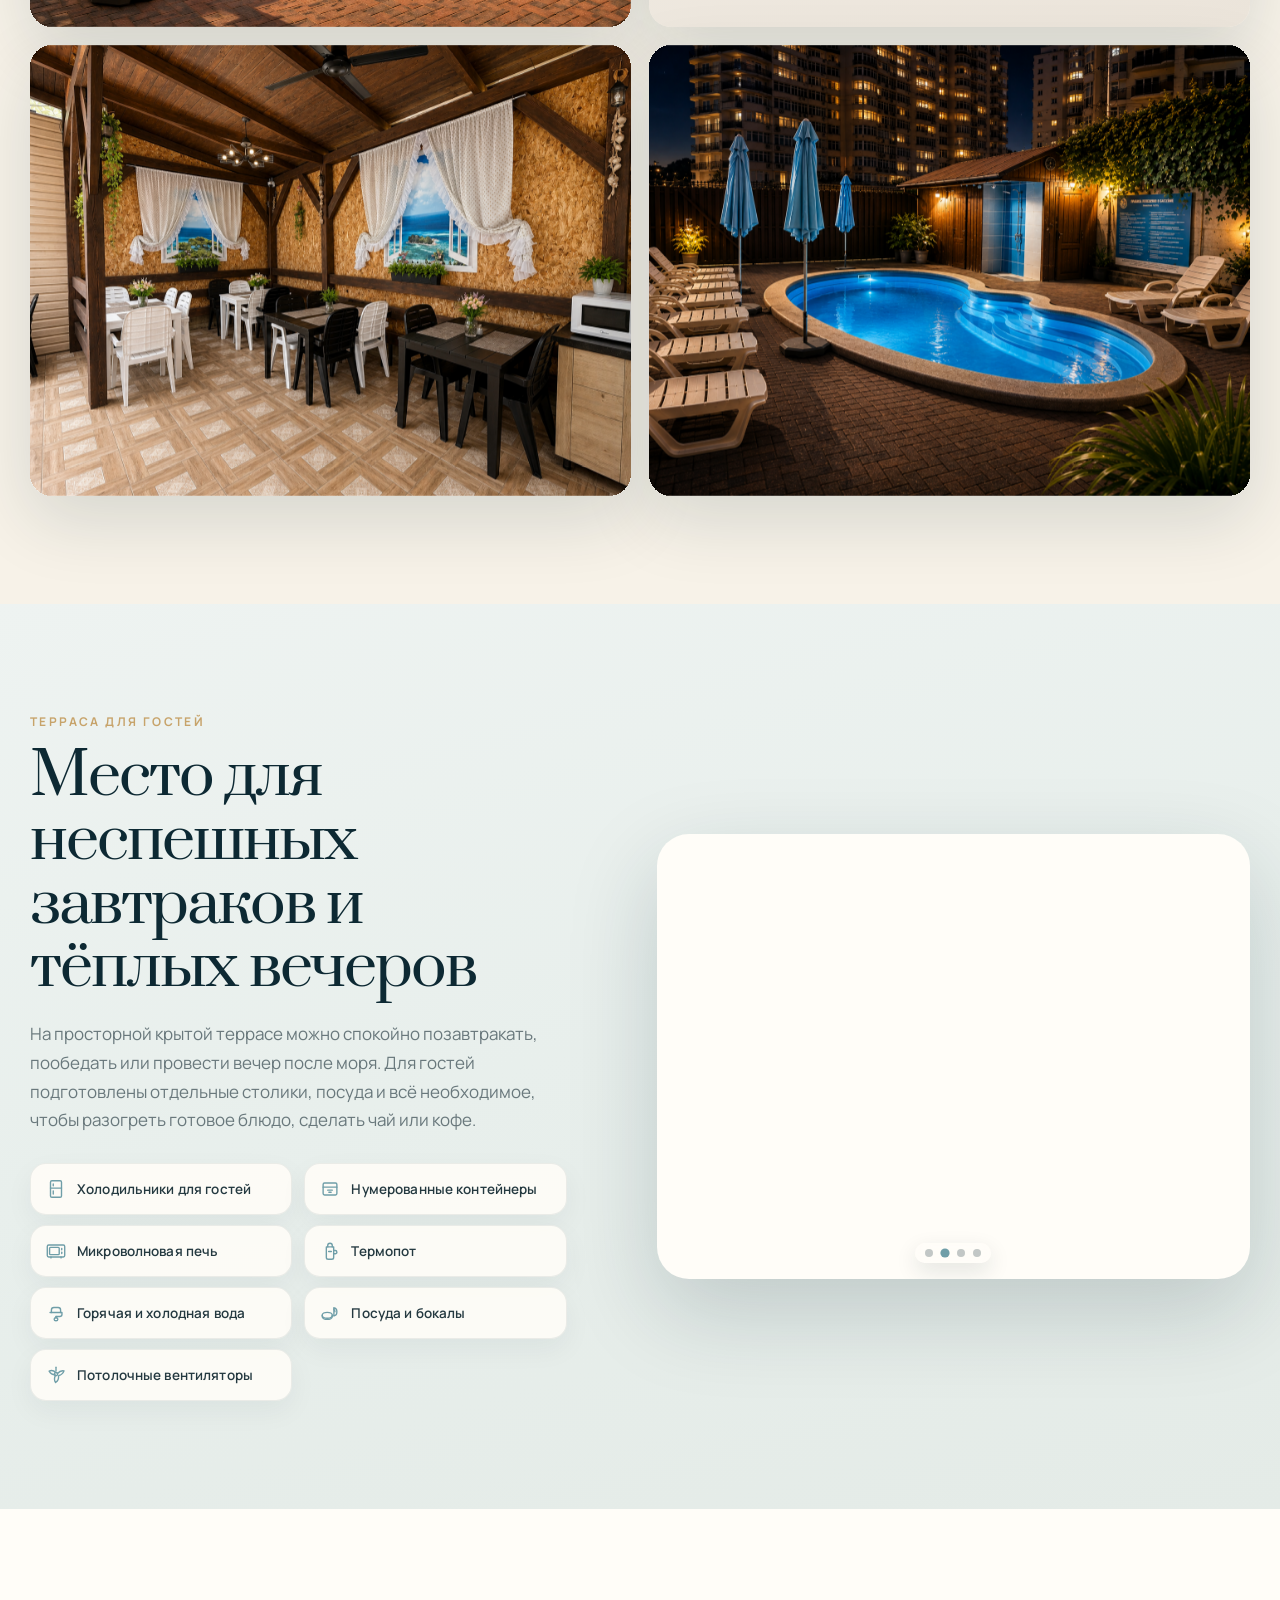
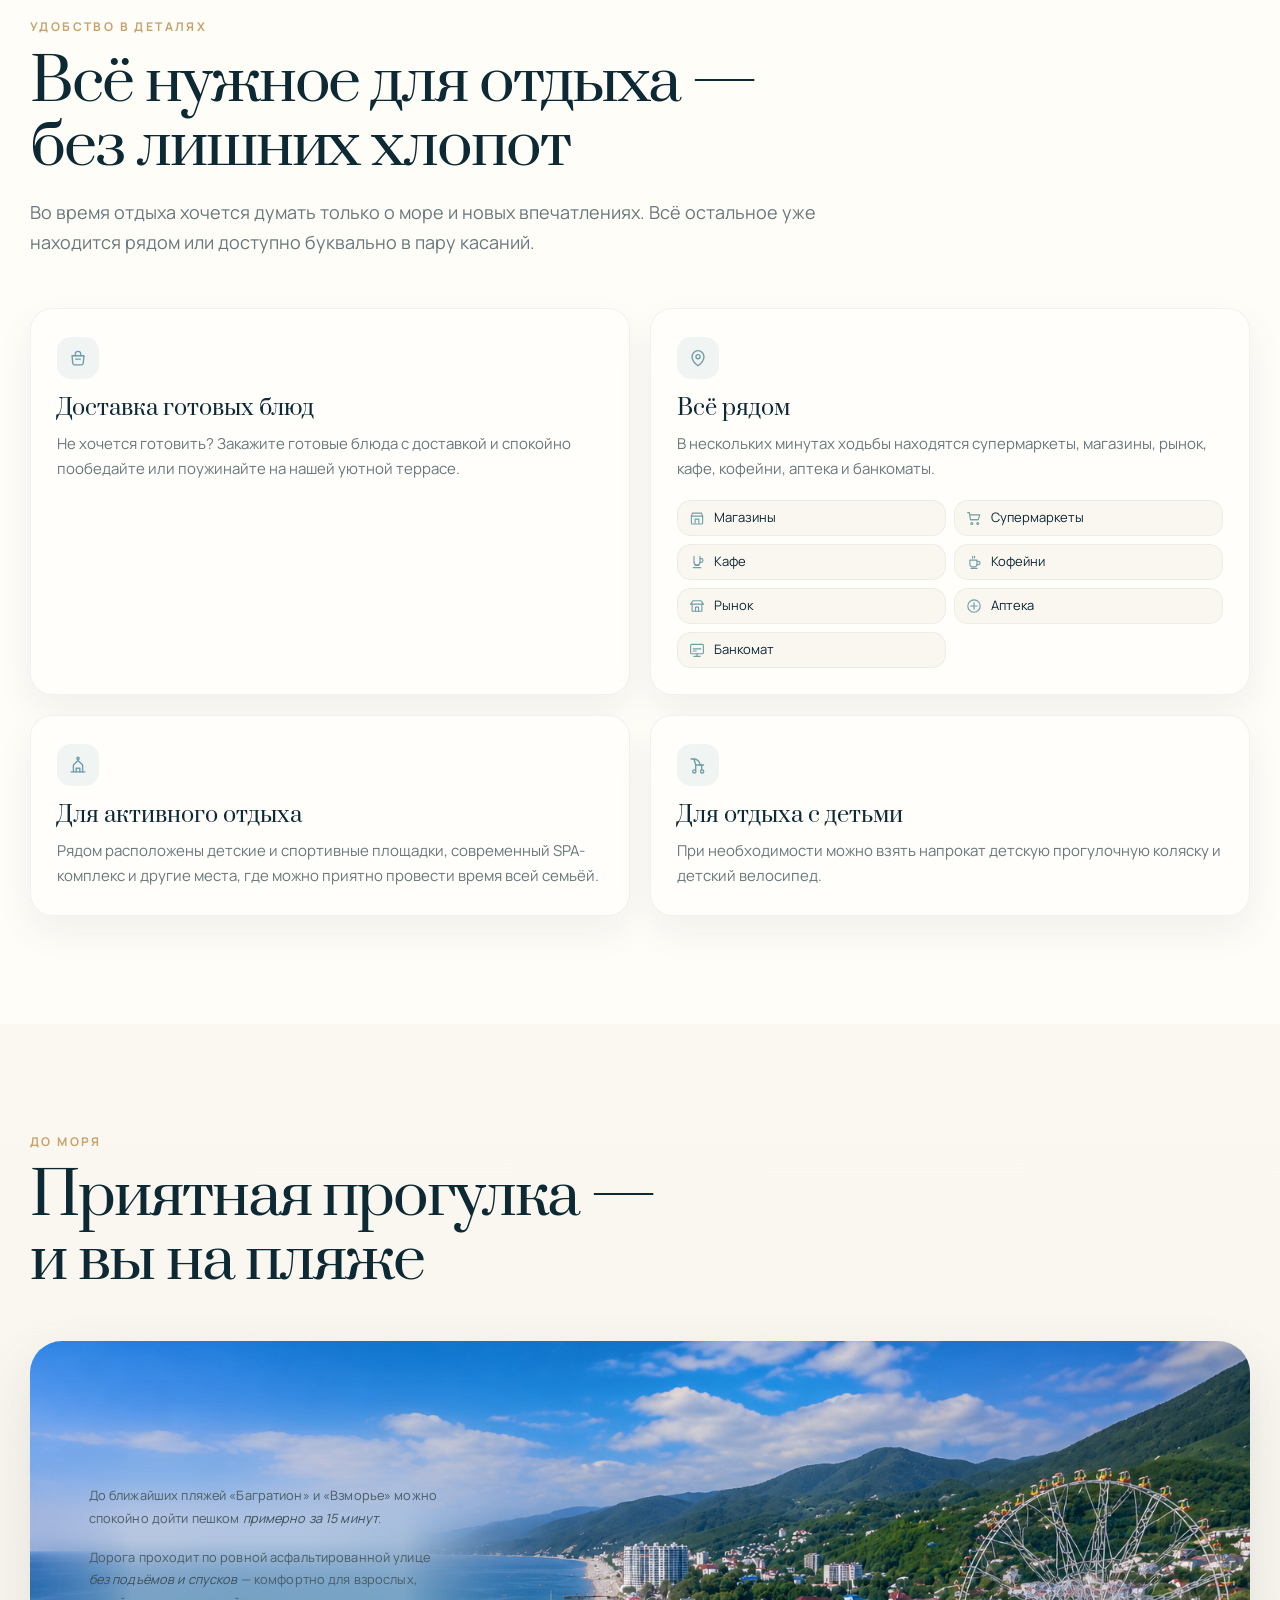
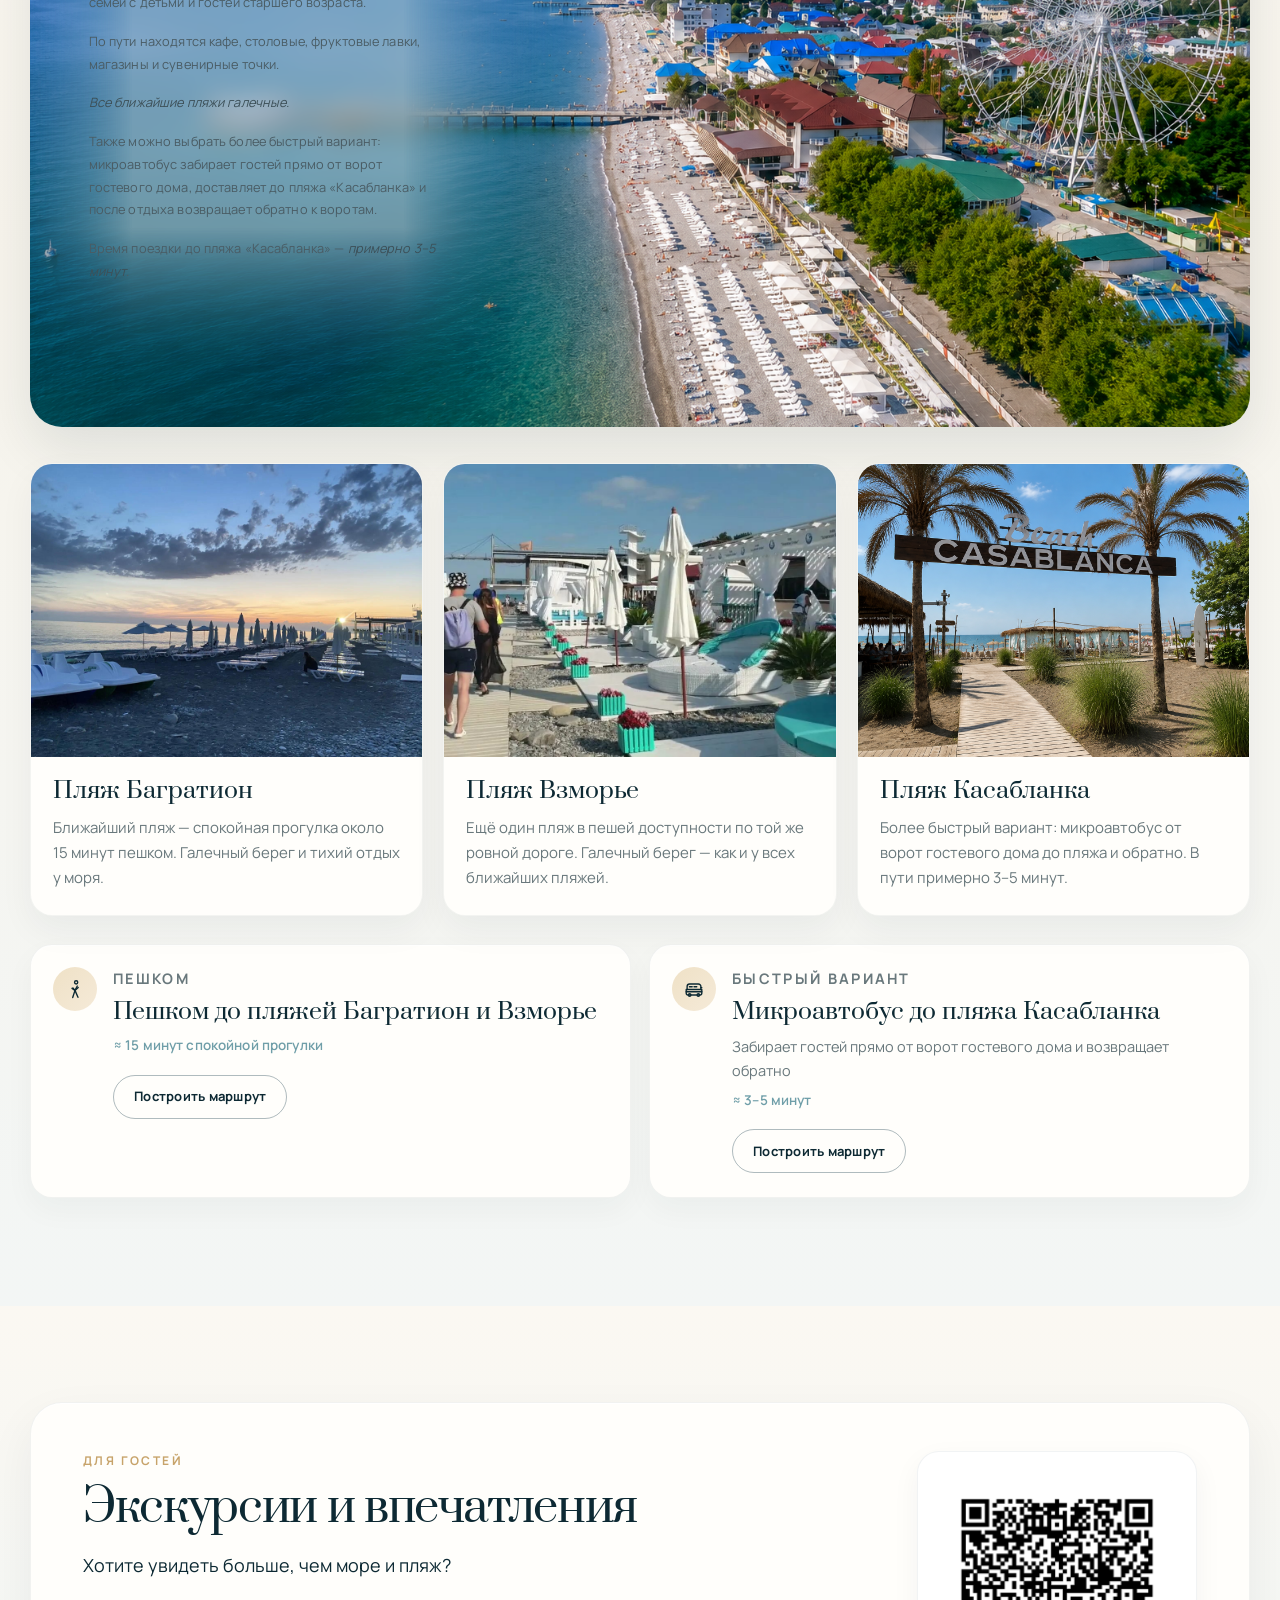
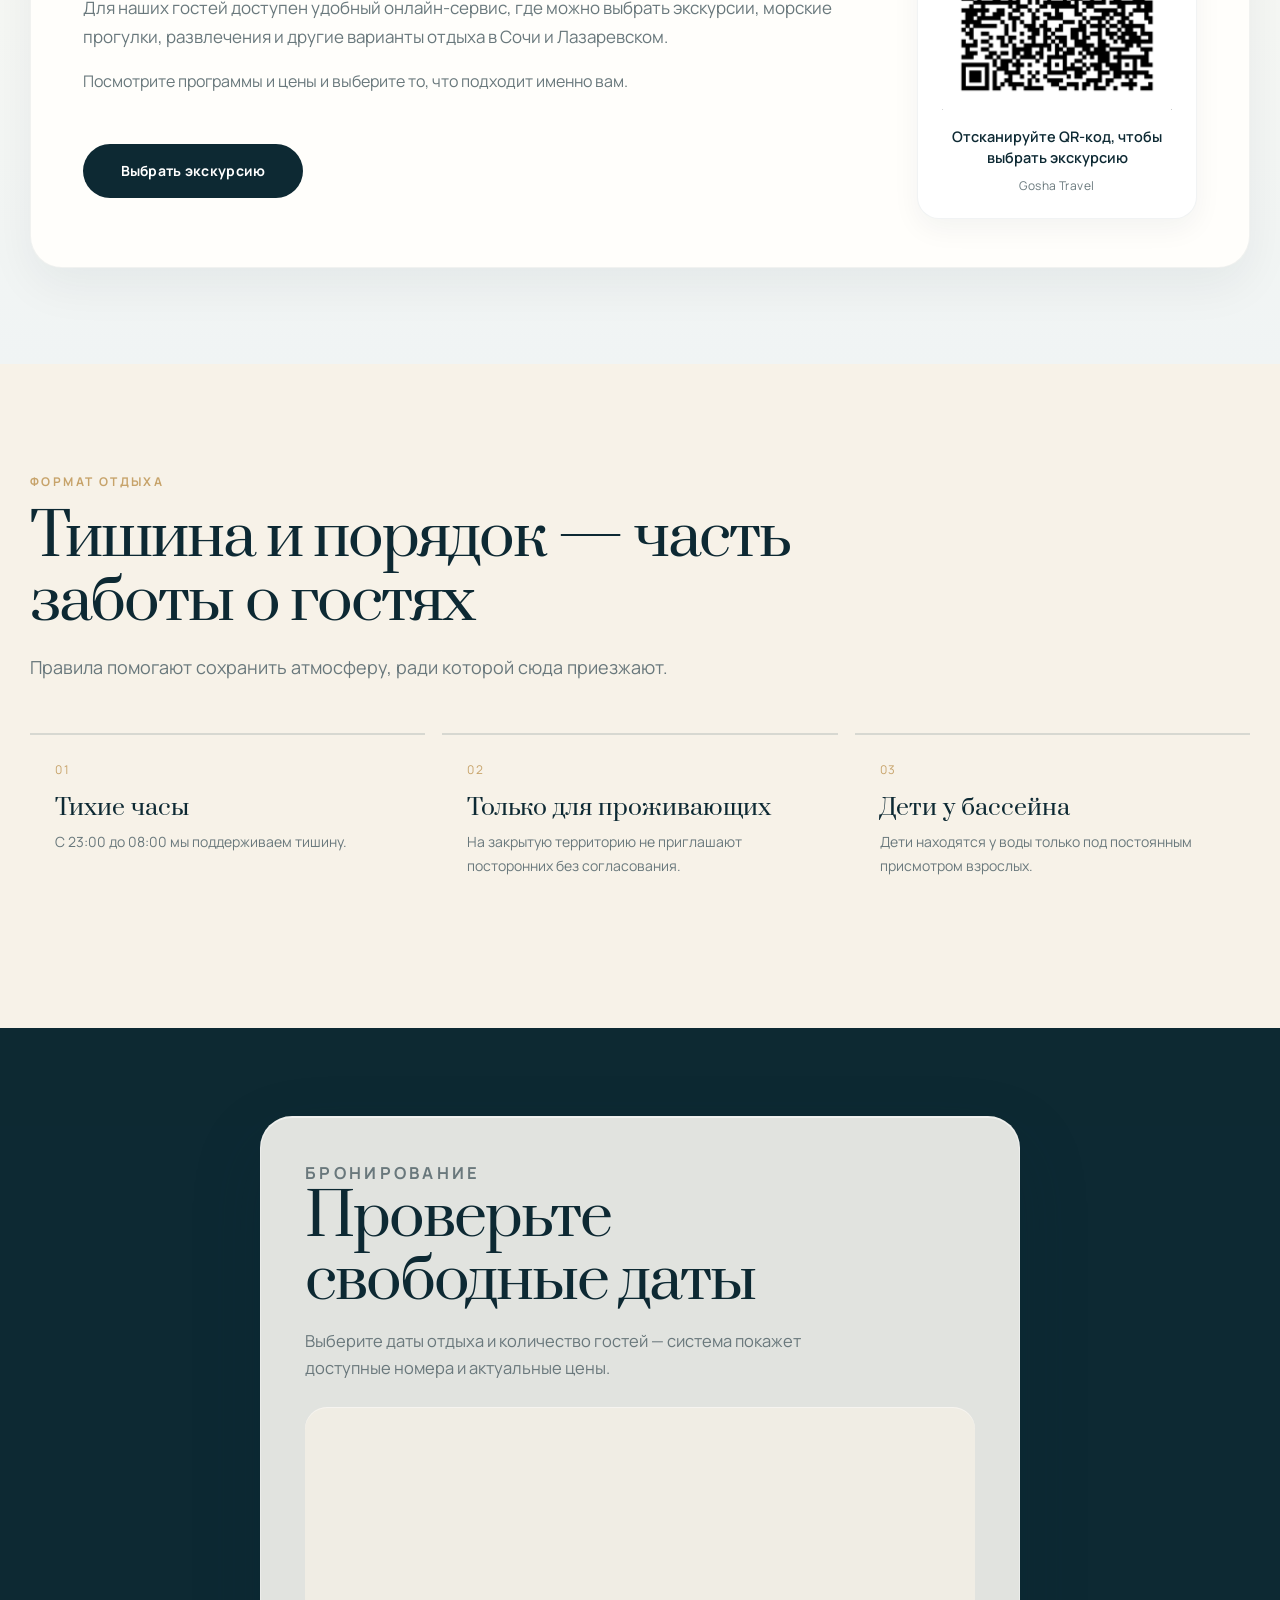
==== commit 0fa4793b: "Update guest information and excursion section Co-authored-by: Cursor <cursoragent@cursor.com>" ====
--- a/index.html
+++ b/index.html
@@ -68,7 +68,7 @@
       <div class="facts">
         <div><strong>15 минут</strong><span>до моря спокойным шагом</span></div>
         <div><strong>8 × 4 м</strong><span>подогреваемый бассейн</span></div>
-        <div><strong>Закрытая территория</strong><span>территория только для гостей</span></div>
+        <div><strong>Закрытая территория</strong><span>только для гостей</span></div>
       </div>
     </div>
     <div class="hero-photo">
@@ -161,7 +161,7 @@
           </svg>
         </span>
         <h3>Забота</h3>
-        <p>Мы всегда рядом, если нужна помощь, и всегда оставляем вашим выходным личное пространство.</p>
+        <p>Мы всегда рядом, если нужна помощь, и при этом уважаем ваше личное пространство.</p>
       </article>
     </div>
     <p class="comfort-values-note reveal">Именно из таких деталей складывается отдых, после которого хочется вернуться.</p>
@@ -186,7 +186,7 @@
         <div>Закрытая территория</div>
         <div>Тишина с 23:00 до 08:00</div>
         <div>Видеонаблюдение общественных зон</div>
-        <div>Территория под охраной</div>
+        <div>Закрытая территория с контролируемым доступом</div>
         <div class="story-list__wide">
           <strong>Свободный доступ в любое время суток</strong>
           <p>Вход и выход на закрытую территорию осуществляется по индивидуальному коду — без ограничений по времени.</p>
@@ -223,7 +223,7 @@
       <article class="benefit reveal reveal-delay-1">
         <div class="icon" data-otdyh-icon="pool" aria-hidden="true"></div>
         <h3>Подогреваемый бассейн</h3>
-        <p>Тёплая вода, современная система очистки, удобные лежаки и зонтики. Можно отдыхать у бассейна в любое время дня.</p>
+        <p>Тёплая вода, современная система очистки, удобные лежаки и зонтики. Можно спокойно отдыхать у бассейна в течение дня.</p>
       </article>
       <article class="benefit reveal reveal-delay-2">
         <div class="icon" data-otdyh-icon="mattress" aria-hidden="true"></div>
@@ -529,15 +529,33 @@
      ЭКСКУРСИИ: партнёрский блок
      ═══════════════════════════════════════════ -->
 <section class="section excursions" id="excursions" aria-labelledby="excursions-title">
-  <div class="wrap excursions-wrap">
+  <div class="wrap">
     <article class="excursions-card reveal">
-      <div class="excursions-card__body">
-        <h2 id="excursions-title">Хотите увидеть больше?</h2>
-        <p>Экскурсии по Сочи и окрестностям можно выбрать и забронировать онлайн у нашего туристического партнёра.</p>
-        <p class="excursions-card__note">Маршруты, описание и бронирование — на сайте партнёра.</p>
+      <div class="excursions-card__copy">
+        <p class="eyebrow">Для гостей</p>
+        <h2 id="excursions-title">Экскурсии и впечатления</h2>
+        <p class="excursions-card__lead">Хотите увидеть больше, чем море и пляж?</p>
+        <p class="excursions-card__text">Для наших гостей доступен удобный онлайн-сервис, где можно выбрать экскурсии, морские прогулки, развлечения и другие варианты отдыха в Сочи и Лазаревском.</p>
+        <p class="excursions-card__note">Посмотрите программы и цены и выберите то, что подходит именно вам.</p>
+      </div>
+      <figure class="excursions-qr">
+        <div class="excursions-qr__code">
+          <img
+            src="images/11_Турагентство_Gosha/gosha-qr.png"
+            alt="QR-код для выбора экскурсии"
+            width="232"
+            height="232"
+            loading="lazy"
+            decoding="async"
+          >
+        </div>
+        <figcaption class="excursions-qr__caption">Отсканируйте QR-код, чтобы выбрать экскурсию</figcaption>
+        <p class="excursions-qr__partner">Gosha Travel</p>
+      </figure>
+      <div class="excursions-card__action">
         <a
           class="btn solid"
-          href="https://w.gosha.travel/?uid=osGxVe9knjRmxZmQ"
+          href="https://gosha.travel/q/TBVVCk"
           target="_blank"
           rel="noopener noreferrer"
         >Выбрать экскурсию</a>
@@ -702,7 +720,12 @@
      ═══════════════════════════════════════════ -->
 <footer>
   <div class="wrap footer-in">
-    <div>© 2026 «Отдых.23»</div>
+    <div class="footer-meta">
+      <div>© 2026 «Отдых.23»</div>
+      <nav class="footer-legal" aria-label="Юридическая информация">
+        <a href="rules/">Правила проживания</a>
+      </nav>
+    </div>
     <div class="footer-links">
       <a href="https://vk.com/otdyh23rf" target="_blank" rel="noopener noreferrer">ВКонтакте</a>
       <a href="https://t.me/otdyh23" target="_blank" rel="noopener noreferrer">Telegram</a>
--- a/css/style.css
+++ b/css/style.css
@@ -1212,13 +1212,17 @@
   background:linear-gradient(180deg,#fbf8f2 0%,#f5f7f4 48%,#f0f4f4 100%);
   padding:96px 0;
 }
-.excursions-wrap{
-  width:min(820px,calc(100% - 36px));
-  margin:auto;
-}
 .excursions-card{
   position:relative;
   overflow:hidden;
+  display:grid;
+  grid-template-columns:minmax(0,1fr) auto;
+  grid-template-areas:
+    "copy qr"
+    "action qr";
+  column-gap:36px;
+  row-gap:28px;
+  align-items:start;
   padding:48px 52px;
   border:1px solid rgba(22,57,70,.06);
   border-radius:var(--r);
@@ -1249,31 +1253,85 @@
   opacity:1;
   transform:scaleY(1);
 }
-.excursions-card__body{
-  max-width:560px;
-}
+.excursions-card__copy{
+  grid-area:copy;
+  min-width:0;
+}
+.excursions-card__copy .eyebrow{margin-bottom:12px}
 .excursions-card h2{
   margin:0 0 18px;
-  font-size:clamp(28px,3.4vw,42px);
+  font-size:clamp(30px,3.5vw,48px);
   letter-spacing:-.03em;
-  line-height:1.15;
-}
-.excursions-card p{
+  line-height:1.12;
+}
+.excursions-card__lead{
+  margin:0 0 14px;
+  color:var(--deep);
+  font-size:18px;
+  line-height:1.6;
+}
+.excursions-card__text{
   margin:0 0 16px;
   color:var(--muted);
   font-size:17px;
   line-height:1.7;
 }
-.excursions-card p.excursions-card__note{
-  margin:0 0 28px;
-  color:#6F9EA8;
+.excursions-card__note{
+  margin:0;
+  color:var(--muted);
+  font-size:16px;
+  font-weight:400;
+  line-height:1.65;
+}
+.excursions-card__action{
+  grid-area:action;
+  align-self:start;
+}
+.excursions-card__action .btn{
+  min-width:min(100%,220px);
+}
+.excursions-qr{
+  grid-area:qr;
+  align-self:center;
+  display:flex;
+  flex-direction:column;
+  align-items:center;
+  text-align:center;
+  margin:0;
+  width:280px;
+  max-width:100%;
+  padding:28px 24px 22px;
+  border:1px solid rgba(22,57,70,.06);
+  border-radius:22px;
+  background:#fff;
+  box-shadow:
+    0 10px 28px rgba(13,41,51,.05),
+    inset 0 1px 0 rgba(255,255,255,.95);
+}
+.excursions-qr__code{
+  width:232px;
+  max-width:100%;
+  aspect-ratio:1 / 1;
+  background:#fff;
+}
+.excursions-qr__code img{
+  width:100%;
+  height:100%;
+  object-fit:contain;
+  object-position:center;
+}
+.excursions-qr__caption{
+  margin:16px 0 0;
+  color:var(--deep);
   font-size:14.5px;
   font-weight:600;
-  letter-spacing:.01em;
-  line-height:1.55;
-}
-.excursions-card .btn{
-  min-width:min(100%,220px);
+  line-height:1.45;
+}
+.excursions-qr__partner{
+  margin:8px 0 0;
+  color:var(--muted);
+  font-size:12px;
+  letter-spacing:.04em;
 }
 
 /* ─── Правила ─── */
@@ -1397,10 +1455,44 @@
 
 /* ─── Подвал ─── */
 footer{padding:39px 0;background:#091f27;color:rgba(255,255,255,.65);font-size:13px}
-.footer-in{display:flex;justify-content:space-between;gap:20px}
+.footer-in{display:flex;justify-content:space-between;align-items:flex-end;gap:20px}
+.footer-meta{display:flex;flex-direction:column;gap:10px}
+.footer-legal{display:flex;flex-wrap:wrap;gap:8px 16px;font-size:12px;line-height:1.4}
+.footer-legal a{color:rgba(255,255,255,.42);transition:color .2s}
+.footer-legal a:hover{color:rgba(255,255,255,.72)}
+.footer-legal a:focus-visible{outline:1px solid rgba(232,212,176,.55);outline-offset:3px}
 .footer-links{display:flex;gap:17px}
 .footer-links a{transition:color .2s}
 .footer-links a:hover{color:var(--gold-light)}
+
+/* ─── Технические страницы (правила, политика) ─── */
+.legal-page{padding:56px 0 80px;background:var(--ivory);min-height:58vh}
+.legal-page__inner{max-width:720px}
+.legal-page .eyebrow{margin-bottom:10px}
+.legal-page h1{
+  margin:0 0 18px;font-family:Prata,Georgia,serif;font-weight:400;
+  font-size:clamp(28px,4vw,40px);line-height:1.15;color:var(--deep);
+}
+.legal-page__lead{margin:0 0 40px;color:var(--muted);font-size:17px;line-height:1.65}
+.legal-page__section{margin:0 0 34px}
+.legal-page__section h2{
+  margin:0 0 14px;font-family:Prata,Georgia,serif;font-weight:400;
+  font-size:22px;line-height:1.25;color:var(--deep);
+}
+.legal-page__section p,
+.legal-page__section li{color:var(--muted);font-size:15.5px;line-height:1.7}
+.legal-page__section p{margin:0 0 12px}
+.legal-page__section p:last-child{margin-bottom:0}
+.legal-page__section ul{margin:0;padding-left:1.15em}
+.legal-page__section li{margin:0 0 8px}
+.legal-page__section li:last-child{margin-bottom:0}
+.legal-page__note{margin-top:40px;padding-top:24px;border-top:1px solid rgba(36,57,64,.1)}
+.legal-page__note p{margin:0 0 12px;color:var(--muted);font-size:15.5px;line-height:1.7}
+.legal-page__note p:last-child{margin-bottom:0}
+.legal-page a{color:var(--navy);text-decoration:underline;text-decoration-color:rgba(22,57,70,.22);text-underline-offset:3px;transition:color .2s,text-decoration-color .2s}
+.legal-page a:hover{color:var(--deep);text-decoration-color:rgba(111,158,168,.55)}
+.legal-page a{color:var(--navy);text-decoration:underline;text-decoration-color:rgba(22,57,70,.22);text-underline-offset:3px;transition:color .2s,text-decoration-color .2s}
+.legal-page a:hover{color:var(--deep);text-decoration-color:rgba(111,158,168,.55)}
 
 /* ─── Кнопка «Наверх» ─── */
 .back-top{
@@ -1472,7 +1564,7 @@
   .to-sea__beach-photo{min-height:200px}
   .to-sea__routes{grid-template-columns:1fr;gap:14px;margin-top:24px}
   .excursions{padding:80px 0}
-  .excursions-card{padding:40px 36px}
+  .excursions-card{padding:40px 36px;column-gap:32px}
   .rules{grid-template-columns:1fr 1fr}
   .acc-gallery{height:440px;min-height:380px}
 }
@@ -1509,6 +1601,19 @@
     margin:16px;
     padding:22px 20px;
   }
+  .excursions-card{
+    grid-template-columns:1fr;
+    grid-template-areas:
+      "copy"
+      "qr"
+      "action";
+    row-gap:22px;
+    padding:36px 28px;
+  }
+  .excursions-card__copy{max-width:none}
+  .excursions-qr{justify-self:center}
+  .excursions-card__action{width:100%}
+  .excursions-card__action .btn{width:100%}
 }
 
 /* ─── Адаптив: мобильный ─── */
@@ -1581,12 +1686,13 @@
   .booking-section__content{padding:72px 0 80px;min-height:min(780px,88vh)}
   .booking-card{padding:34px 28px 30px}
   .excursions{padding:72px 0}
-  .excursions-wrap{width:min(820px,calc(100% - 28px))}
-  .excursions-card{padding:32px 22px}
+  .excursions-card{padding:32px 22px;row-gap:20px}
   .excursions-card h2{margin-bottom:14px;font-size:clamp(26px,7vw,34px)}
-  .excursions-card p{font-size:15.5px;line-height:1.65}
-  .excursions-card p.excursions-card__note{margin-bottom:22px;font-size:13.5px}
-  .excursions-card .btn{width:100%}
+  .excursions-card__lead{font-size:16.5px}
+  .excursions-card__text{font-size:15.5px;line-height:1.65}
+  .excursions-card__note{font-size:15px}
+  .excursions-qr{width:min(260px,100%);padding:22px 18px 18px}
+  .excursions-qr__caption{font-size:14px}
   .rules{grid-template-columns:1fr}
   .terrace-amenities{grid-template-columns:1fr}
   .booking-section__content{padding:56px 0 64px;min-height:0}
@@ -1598,7 +1704,9 @@
   .widget-wrap{padding:14px 12px 18px;min-height:380px;border-radius:18px}
   #search-widget,#search-widget iframe{min-height:360px!important}
   .booking-media__video{object-position:center 40%}
-  .footer-in{flex-direction:column;text-align:center}
+  .footer-in{flex-direction:column;align-items:center;text-align:center}
+  .footer-meta{align-items:center}
+  .footer-legal{justify-content:center}
   .footer-links{justify-content:center}
   .back-top{right:18px;bottom:18px;width:44px;height:44px}
   .acc-panel{height:84px;border-radius:18px}
